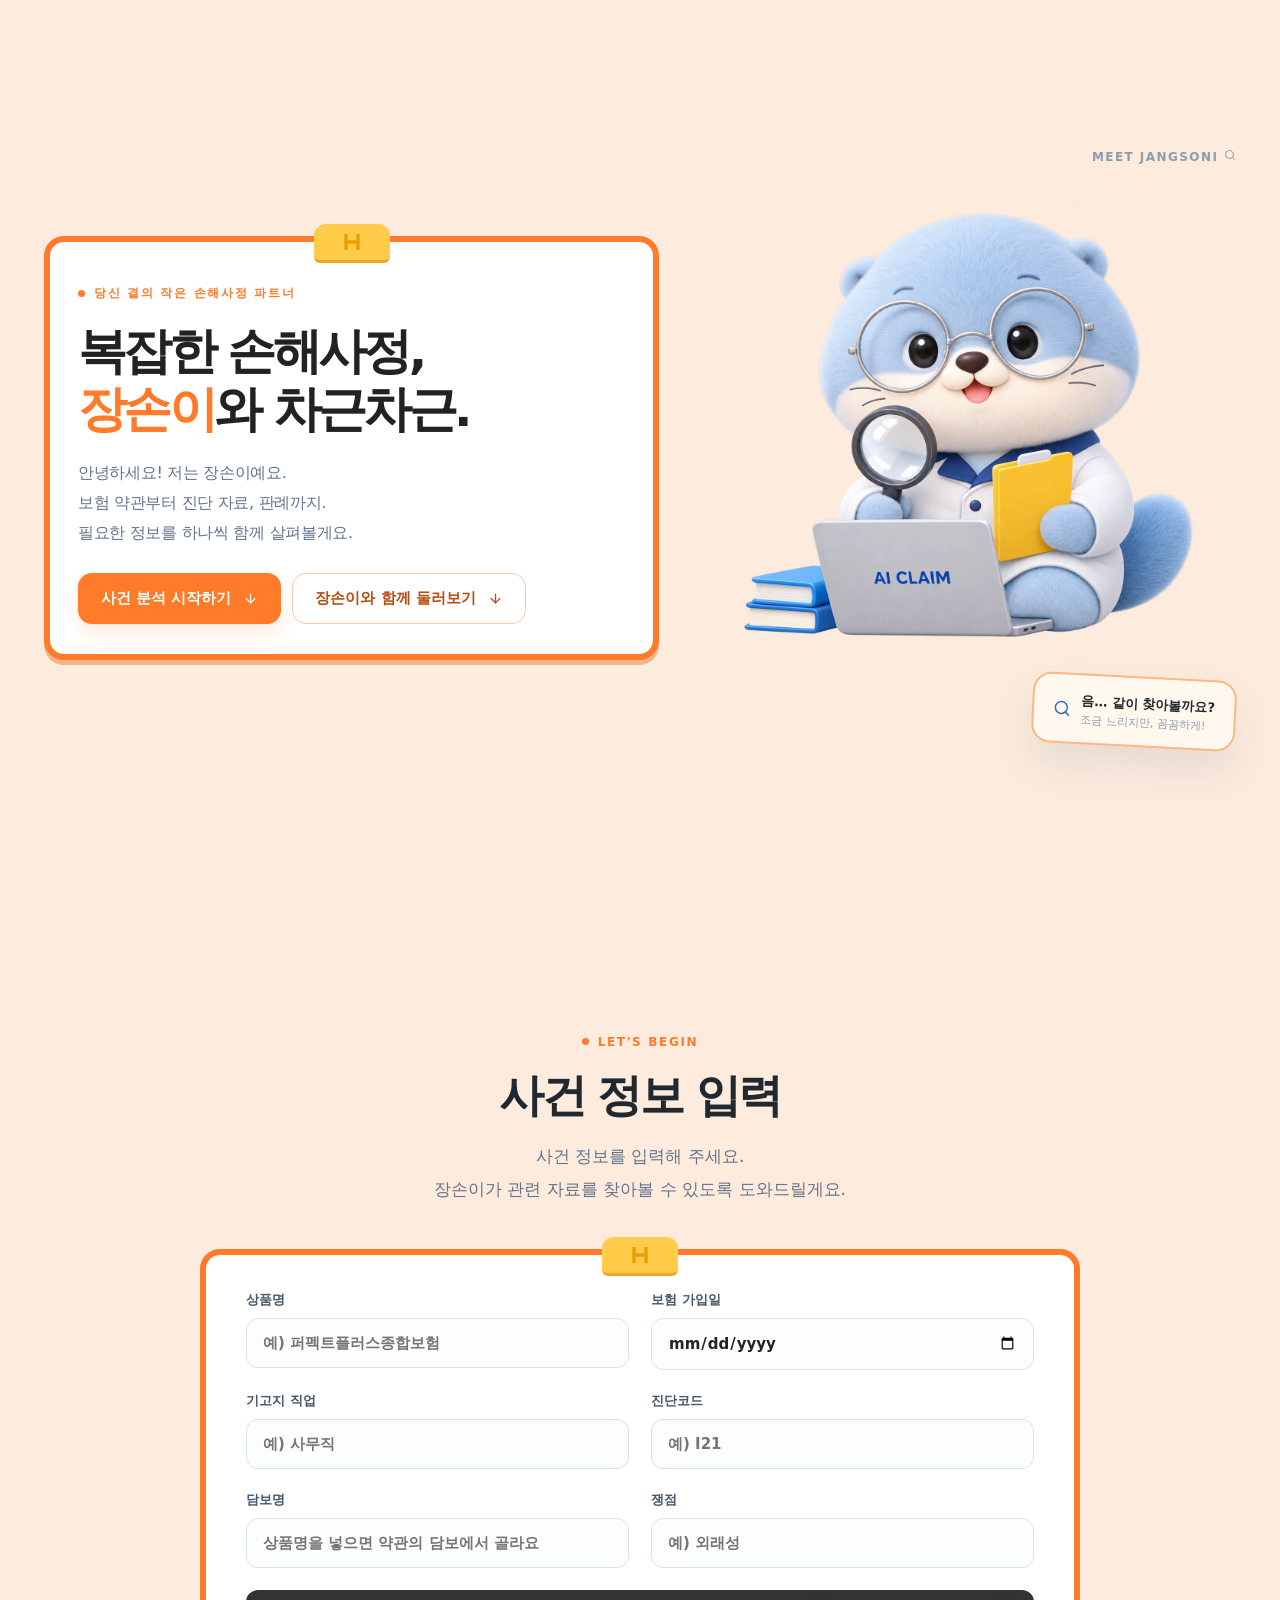
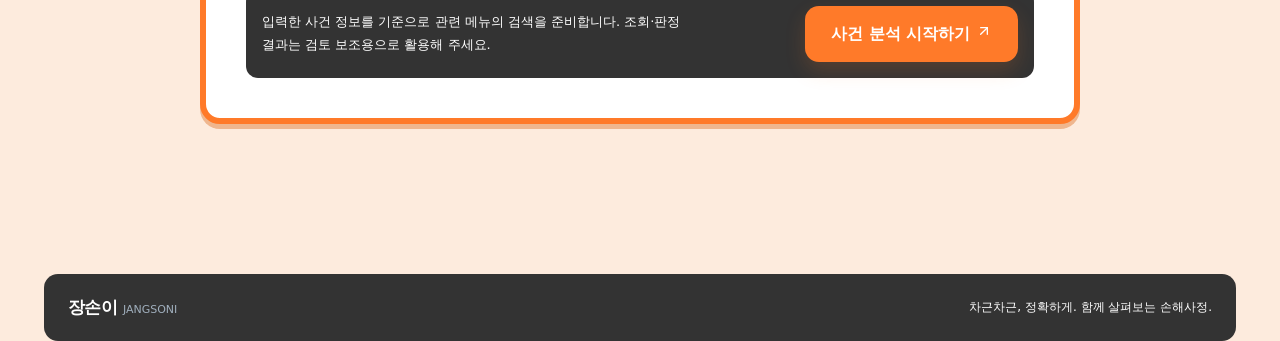
==== index.html @ 3a134280 "Avoid repeating the corner mascot transition while reading tall result sections" ====
<!doctype html>
<!-- Generated by npm run build from src/. -->
<html lang="ko">
<meta charset="utf-8">
<meta name="viewport" content="width=device-width, initial-scale=1">
<title>장손이</title>
<!-- ISC License

Copyright (c) 2026 Lucide Icons and Contributors

Permission to use, copy, modify, and/or distribute this software for any
purpose with or without fee is hereby granted, provided that the above
copyright notice and this permission notice appear in all copies.

THE SOFTWARE IS PROVIDED "AS IS" AND THE AUTHOR DISCLAIMS ALL WARRANTIES
WITH REGARD TO THIS SOFTWARE INCLUDING ALL IMPLIED WARRANTIES OF
MERCHANTABILITY AND FITNESS. IN NO EVENT SHALL THE AUTHOR BE LIABLE FOR
ANY SPECIAL, DIRECT, INDIRECT, OR CONSEQUENTIAL DAMAGES OR ANY DAMAGES
WHATSOEVER RESULTING FROM LOSS OF USE, DATA OR PROFITS, WHETHER IN AN
ACTION OF CONTRACT, NEGLIGENCE OR OTHER TORTIOUS ACTION, ARISING OUT OF
OR IN CONNECTION WITH THE USE OR PERFORMANCE OF THIS SOFTWARE.

---

The following Lucide icons are derived from the Feather project:

airplay, alert-circle, alert-octagon, alert-triangle, aperture, arrow-down-circle, arrow-down-left, arrow-down-right, arrow-down, arrow-left-circle, arrow-left, arrow-right-circle, arrow-right, arrow-up-circle, arrow-up-left, arrow-up-right, arrow-up, at-sign, calendar, cast, check, chevron-down, chevron-left, chevron-right, chevron-up, chevrons-down, chevrons-left, chevrons-right, chevrons-up, circle, clipboard, clock, code, columns, command, compass, corner-down-left, corner-down-right, corner-left-down, corner-left-up, corner-right-down, corner-right-up, corner-up-left, corner-up-right, crosshair, database, divide-circle, divide-square, dollar-sign, download, external-link, feather, frown, hash, headphones, help-circle, info, italic, key, layout, life-buoy, link-2, link, loader, lock, log-in, log-out, maximize, meh, minimize, minimize-2, minus-circle, minus-square, minus, monitor, moon, more-horizontal, more-vertical, move, music, navigation-2, navigation, octagon, pause-circle, percent, plus-circle, plus-square, plus, power, radio, rss, search, server, share, shopping-bag, sidebar, smartphone, smile, square, table-2, tablet, target, terminal, trash-2, trash, triangle, tv, type, upload, x-circle, x-octagon, x-square, x, zoom-in, zoom-out

The MIT License (MIT) (for the icons listed above)

Copyright (c) 2013-present Cole Bemis

Permission is hereby granted, free of charge, to any person obtaining a copy
of this software and associated documentation files (the "Software"), to deal
in the Software without restriction, including without limitation the rights
to use, copy, modify, merge, publish, distribute, sublicense, and/or sell
copies of the Software, and to permit persons to whom the Software is
furnished to do so, subject to the following conditions:

The above copyright notice and this permission notice shall be included in all
copies or substantial portions of the Software.

THE SOFTWARE IS PROVIDED "AS IS", WITHOUT WARRANTY OF ANY KIND, EXPRESS OR
IMPLIED, INCLUDING BUT NOT LIMITED TO THE WARRANTIES OF MERCHANTABILITY,
FITNESS FOR A PARTICULAR PURPOSE AND NONINFRINGEMENT. IN NO EVENT SHALL THE
AUTHORS OR COPYRIGHT HOLDERS BE LIABLE FOR ANY CLAIM, DAMAGES OR OTHER
LIABILITY, WHETHER IN AN ACTION OF CONTRACT, TORT OR OTHERWISE, ARISING FROM,
OUT OF OR IN CONNECTION WITH THE SOFTWARE OR THE USE OR OTHER DEALINGS IN THE
SOFTWARE.
 -->
  <style>

    * { box-sizing: border-box; }
    /* hidden 속성이 #intro의 display:flex보다 우선하도록 */
    [hidden] { display: none !important; }
    html, body {
      height: 100%;
      margin: 0;
    }
    body {
      background: #F7F7F7;
      color: #222222;
      font-family: "Malgun Gothic", "Apple SD Gothic Neo", sans-serif;
      font-size: 15px;
    }

    /* 시작 화면 */
    #intro {
      min-height: 100%;
      display: flex;
      flex-direction: column;
      align-items: center;
      justify-content: center;
      gap: 24px;
      padding: 24px 16px;
    }
    .mascots-img { width: min(340px, 70vw); height: auto; margin-bottom: -12px; filter: drop-shadow(0 10px 18px rgba(0, 0, 0, 0.08)); }
    .mascot-title { display: flex; flex-direction: column; align-items: center; gap: 8px; }
    .mascot-name {
      padding: 4px 16px; border-radius: 999px;
      background: #2F6DB5; color: #fff; font-weight: bold; font-size: 1rem; letter-spacing: 0.05em;
    }
    #intro h1 {
      font-size: clamp(1.6rem, 5vw, 3rem);
      word-break: keep-all;
      color: #222222;
      text-align: center;
      margin: 0;
    }
    .case-form {
      width: 100%; max-width: 680px;
      display: grid; grid-template-columns: repeat(auto-fit, minmax(200px, 1fr)); gap: 10px 14px;
      background: #fff; border: 1px solid #E5E5E5; border-radius: 10px; padding: 16px;
    }
    .case-form label { display: flex; flex-direction: column; gap: 4px; font-size: 0.85rem; font-weight: bold; color: #666666; }
    .case-form input {
      padding: 9px 10px; border: 1px solid #CCCCCC; border-radius: 6px;
      font: inherit; font-size: 0.95rem; font-weight: normal; color: #222222;
    }
    .case-form input:focus { outline: 2px solid #FF7A29; border-color: #FF7A29; }
    .case-form input:disabled { background: #F5F5F5; color: #999999; }
    .case-form input.bad { border-color: #b42318; background: #fdf3f2; }
    /* 처음 화면: 상품 약관 불러오기 상태 · 상품 버전 · 담보 후보 */
    .intro-yak { grid-column: 1 / -1; display: flex; flex-direction: column; gap: 8px; padding: 10px 12px; border-radius: 8px; background: #FAFAFA; font-size: 0.85rem; color: #444444; }
    .intro-yak[hidden] { display: none; }
    .intro-yak .row { display: flex; flex-wrap: wrap; align-items: center; gap: 8px; }
    .intro-yak .bar { flex: 1 1 120px; height: 5px; background: #EEEEEE; border-radius: 3px; overflow: hidden; }
    .intro-yak .bar i { display: block; height: 100%; background: #FF7A29; transition: width 0.2s; }
    .intro-yak .ok { color: #1e7a3c; font-weight: bold; }
    .intro-yak .err { color: #b42318; font-weight: bold; }
    .intro-yak select { flex: 1 1 260px; min-width: 0; padding: 6px 8px; border: 1px solid #CCCCCC; border-radius: 6px; font: inherit; font-size: 0.85rem; background: #fff; }
    .intro-yak .chip { padding: 4px 10px; border: 1px solid #FF7A29; border-radius: 14px; background: #fff; color: #c2410c; font: inherit; font-size: 0.82rem; cursor: pointer; }
    .intro-yak .chip:hover { background: #FFF1E8; }
    /* 메뉴 버튼 아래 자동검색 결과: "항목명 | 값" 줄로 짧게 */
    .auto-result {
      display: grid; grid-template-columns: auto 1fr; gap: 5px 10px; align-items: baseline;
      margin-top: 14px; padding-top: 12px; border-top: 1px solid #F0F0F0;
      font-size: 0.82rem; font-weight: normal; line-height: 1.45; color: #222222; text-align: left;
    }
    .auto-result:empty { display: none; }
    .auto-result .k { color: #888888; font-size: 0.75rem; white-space: nowrap; }
    .auto-result .v { min-width: 0; overflow: hidden; display: -webkit-box; -webkit-line-clamp: 1; -webkit-box-orient: vertical; word-break: keep-all; }
    .auto-result .v.long { -webkit-line-clamp: 2; }
    .auto-result .v b { color: #FF7A29; }
    /* 메뉴 위 입력한 사건 정보: 항목별 칩 */
    .case-summary { display: flex; flex-wrap: wrap; gap: 6px; margin-bottom: 16px; }
    .case-summary:empty { display: none; }
    .case-summary span { padding: 5px 10px; border: 1px solid #E5E5E5; border-radius: 16px; background: #fff; font-size: 0.85rem; color: #222222; }
    .case-summary span i { font-style: normal; color: #888888; margin-right: 5px; font-size: 0.78rem; }
    #start {
      padding: 14px 40px;
      border: none;
      border-radius: 8px;
      background: #FF7A29;
      color: #fff;
      font: inherit;
      font-size: 1.2rem;
      font-weight: bold;
      cursor: pointer;
    }
    #start:hover { background: #E8651A; }

    /* 판례 화면 */
    #law { padding: 24px 16px; }
    .wrap { max-width: 960px; margin: 0 auto; }
    .law-header { display: flex; flex-wrap: wrap; align-items: center; justify-content: space-between; gap: 8px; margin-bottom: 16px; }
    #law h1 { font-size: 1.5rem; margin: 0; }
    #home {
      padding: 8px 14px;
      border: 1px solid #CCCCCC;
      border-radius: 6px;
      background: #fff;
      font: inherit;
      cursor: pointer;
    }
    #home:hover { background: #F2F2F2; }

    /* 메뉴 화면 */
    #menu, #soon, #koicd, #pubmed, #yakgwan, #cardnews, #fss { padding: 24px 16px; }

    /* ===== 카드뉴스 양식 (현대해상 카드뉴스 스타일) ===== */
    .cn-list { display: grid; grid-template-columns: repeat(auto-fill, minmax(320px, 1fr)); gap: 20px; }
    .cn-card {
      container-type: inline-size;
      position: relative;
      aspect-ratio: 1 / 1;
      background: #FDEBDD;            /* 연한 살구색 바탕 */
      border-radius: 6px;
      overflow: hidden;
      box-shadow: 0 2px 8px rgba(0,0,0,0.08);
      font-family: "Malgun Gothic", "Apple SD Gothic Neo", sans-serif;
    }
    .cn-top {
      position: absolute; top: 3.5cqw; left: 5cqw; right: 5cqw;
      display: flex; justify-content: space-between; align-items: center;
    }
    .cn-logo { display: flex; align-items: center; gap: 1.2cqw; font-weight: bold; font-size: 3.6cqw; color: #222222; }
    .cn-logo .h-mark {
      display: inline-flex; align-items: center; justify-content: center;
      width: 4.4cqw; height: 4.4cqw; border-radius: 0.8cqw;
      background: #FF7A29; color: #fff; font-size: 3.4cqw; font-weight: 900;
    }
    /* 우측 상단: 상품명·계약번호·사고번호 입력란 */
    .cn-meta { display: flex; flex-direction: column; align-items: flex-end; gap: 0.4cqw; font-size: 2.3cqw; line-height: 1.3; }
    .cn-meta > div { display: flex; align-items: center; gap: 1cqw; }
    .cn-meta-label { color: #888888; }
    .cn-meta-value {
      min-width: 16cqw; max-width: 34cqw;
      padding: 0 0.8cqw;
      border-bottom: 0.2cqw solid #e2c3aa;
      color: #222222; font-weight: bold;
      white-space: nowrap; overflow: hidden;
    }
    .cn-meta-value:empty::before { content: attr(data-placeholder); color: #c9b2a0; font-weight: normal; }
    /* 이미지로 저장할 때는 '입력' 안내 글자를 숨김 */
    .cn-capturing .cn-meta-value:empty::before { content: ""; }
    /* 주황 테두리 클립보드 */
    .cn-board {
      position: absolute; top: 15cqw; left: 5cqw; right: 5cqw; bottom: 11cqw;
      background: #FF7A29;
      border-radius: 3cqw;
      padding: 2.2cqw;
    }
    .cn-paper {
      width: 100%; height: 100%;
      background: linear-gradient(#ffffff, #FAFAFA);
      border-radius: 2cqw;
      padding: 8cqw 6cqw 3cqw;
      display: flex; flex-direction: column; align-items: center;
      overflow: hidden;
    }
    /* 노란 클립 */
    .cn-clip {
      position: absolute; top: -5cqw; left: 50%; transform: translateX(-50%);
      width: 26cqw; height: 10cqw;
      background: #FFC94D;
      border-radius: 3cqw 3cqw 2cqw 2cqw;
      display: flex; align-items: center; justify-content: center;
      color: #F7A400; font-size: 6cqw; font-weight: 900;
      box-shadow: 0 0.6cqw 0 #F5B230;
    }
    .cn-hook {
      font-size: 6.4cqw; font-weight: 900; color: #FF7A29; text-align: center; line-height: 1.3;
    }
    .cn-hook em {
      font-style: normal;
      -webkit-text-emphasis: filled dot #F7A400;
      text-emphasis: filled dot #F7A400;
      -webkit-text-emphasis-position: over;
      text-emphasis-position: over;
    }
    .cn-hook .sub { color: #333333; }
    .cn-title {
      margin-top: 1cqw;
      font-size: 6.6cqw; font-weight: 900; color: #333333; text-align: center; line-height: 1.25;
    }
    .cn-items { width: 100%; margin-top: 3cqw; display: flex; flex-direction: column; }
    .cn-item {
      display: flex; align-items: flex-start; gap: 3cqw;
      padding: 1.8cqw 0;
    }
    .cn-item + .cn-item { border-top: 0.25cqw solid #EEEEEE; }
    .cn-check {
      flex: none;
      width: 6.5cqw; height: 6.5cqw; border-radius: 50%;
      background: #FF8A45; color: #fff;
      display: flex; align-items: center; justify-content: center;
      font-size: 3.8cqw; font-weight: 900;
      box-shadow: 0 0.5cqw 0 #E8651A;
    }
    /* 항목: 작은 회색 이름표 + 크고 진한 값 (값이 먼저 눈에 들어오게) */
    .cn-item-text { line-height: 1.3; min-width: 0; }
    .cn-item-text b { display: block; font-size: 2.9cqw; font-weight: bold; color: #888888; letter-spacing: 0.1cqw; }
    .cn-item-text span { display: block; margin-top: 0.4cqw; font-size: 4.6cqw; font-weight: 900; color: #333333; word-break: keep-all; }
    /* 아래 남색 띠 */
    .cn-bottom {
      position: absolute; left: 0; right: 0; bottom: 0; height: 9cqw;
      background: #333333; color: #fff;
      display: flex; align-items: center; justify-content: center; gap: 2cqw;
      font-size: 3.8cqw; font-weight: bold;
    }
    /* 저장·내려받기 버튼 */
    .cn-subs { margin: -8px 0 14px; }

    /* ===== 사건 타임라인 ===== */
    #timeline { padding: 24px 16px; }
    .tl-grid { display: grid; grid-template-columns: repeat(auto-fit, minmax(260px, 1fr)); gap: 12px; margin-bottom: 12px; }
    .tl-box { background: #fff; border: 1px solid #E5E5E5; border-radius: 10px; padding: 12px 14px; margin: 0; display: flex; flex-direction: column; gap: 8px; min-width: 0; }
    .tl-box legend { font-weight: bold; color: #FF7A29; padding: 0 4px; }
    .tl-box label { display: flex; flex-direction: column; gap: 3px; font-size: 0.85rem; color: #666666; font-weight: bold; }
    .tl-box label.inline { flex-direction: row; align-items: center; gap: 6px; font-weight: normal; color: #222222; }
    .tl-box input[type=text], .tl-box input[type=date], .tl-box input[type=number], .tl-box select {
      padding: 7px 9px; border: 1px solid #CCCCCC; border-radius: 6px; font: inherit; font-size: 0.9rem; font-weight: normal; color: #222222; background: #fff; min-width: 0;
    }
    .tl-history { margin-bottom: 12px; }
    .tl-hint { font-size: 0.8rem; color: #666666; line-height: 1.5; }
    .tl-row { display: grid; grid-template-columns: 140px 1fr 230px auto auto auto; gap: 6px; align-items: center; }
    .tl-row label.inline { font-size: 0.8rem; white-space: nowrap; }
    @media (max-width: 760px) { .tl-row { grid-template-columns: 1fr 1fr; } }
    .tl-del { border: none; background: none; color: #b42318; cursor: pointer; font: inherit; }
    .tl-result h2 { font-size: 1.1rem; margin: 18px 0 10px; }
    .tl-finding { background: #fff; border: 1px solid #E5E5E5; border-left: 5px solid #888888; border-radius: 8px; padding: 10px 14px; margin-bottom: 8px; line-height: 1.55; }
    .tl-finding.bad { border-left-color: #b42318; }
    .tl-finding.warn { border-left-color: #FF7A29; }
    .tl-finding.ok { border-left-color: #1e7a3c; }
    .tl-finding h3 { margin: 0 0 4px; font-size: 1rem; }
    .tl-finding ul { margin: 4px 0 0; padding-left: 20px; font-size: 0.9rem; }
    .tl-checklist { display: grid; grid-template-columns: repeat(auto-fit, minmax(280px, 1fr)); gap: 10px; }
    .tl-check-group { background: #fff; border: 1px solid #E5E5E5; border-radius: 8px; padding: 10px 14px; }
    .tl-check-group h3 { margin: 0 0 6px; font-size: 0.95rem; color: #FF7A29; }
    .tl-check-group label { display: flex; gap: 6px; align-items: flex-start; font-size: 0.9rem; margin-bottom: 4px; line-height: 1.4; }
    .cn-card.dense .cn-item { padding: 1.3cqw 0; }
    .cn-card.dense .cn-item-text span { font-size: 4cqw; }
    .cn-toolbar { display: flex; flex-wrap: wrap; align-items: center; gap: 8px; margin-bottom: 16px; }
    .cn-btn {
      padding: 9px 14px;
      border: 1px solid #CCCCCC;
      border-radius: 6px;
      background: #fff;
      font: inherit;
      cursor: pointer;
    }
    .cn-btn:hover { background: #F2F2F2; }
    .cn-btn.primary { background: #FF7A29; border-color: #FF7A29; color: #fff; font-weight: bold; }
    .cn-btn.primary:hover { background: #E8651A; }
    .cn-btn:disabled { opacity: 0.6; cursor: wait; }
    .cn-status { color: #666666; font-size: 0.9rem; }
    .cn-wrap { display: flex; flex-direction: column; gap: 8px; }
    .cn-foot { display: flex; flex-wrap: wrap; align-items: flex-start; justify-content: space-between; gap: 8px; }
    .cn-link { flex: 1 1 200px; display: flex; flex-direction: column; gap: 4px; min-width: 0; }
    .cn-link a { color: #333333; font-weight: bold; text-decoration: underline; word-break: keep-all; }
    .cn-link-url {
      width: 100%;
      padding: 4px 8px;
      border: 1px solid #E5E5E5;
      border-radius: 4px;
      font: inherit;
      font-size: 0.8rem;
      color: #666666;
      background: #fff;
    }

    /* 편집 가능한 글자 */
    .cn-card [contenteditable="true"] { outline: none; border-radius: 4px; cursor: text; }
    .cn-card [contenteditable="true"]:hover { box-shadow: 0 0 0 2px rgba(255,122,41,0.35); }
    .cn-card [contenteditable="true"]:focus { box-shadow: 0 0 0 2px #FF7A29; background: rgba(255,255,255,0.6); }
    /* 약관: 지급사유(초록)·지급 제한사유(빨강) */
    .yak-panel { display: grid; grid-template-columns: repeat(auto-fit, minmax(300px, 1fr)); gap: 14px; margin-bottom: 10px; }
    .yak-box { background: #fff; border: 1px solid #E5E5E5; border-radius: 10px; padding: 14px 16px; line-height: 1.6; }
    .yak-box h3 { margin: 0 0 8px; font-size: 1.05rem; }
    .yak-box.pay { border-top: 4px solid #1e7a3c; }
    .yak-box.pay h3 { color: #1e7a3c; }
    .yak-box.limit { border-top: 4px solid #b42318; }
    .yak-box.limit h3 { color: #b42318; }
    .yak-box ul { margin: 0; padding-left: 20px; }
    .yak-box li { margin-bottom: 6px; }
    .yak-box .art { color: #888888; font-size: 0.85em; }
    .yak-box .sub { margin: 10px 0 4px; font-weight: bold; font-size: 0.9rem; color: #666666; }
    .yak-box .notice { background: #fff8e6; border-radius: 6px; padding: 8px 10px; font-size: 0.9rem; }
    /* 약관: 현대해상 공시실 상품 약관에서 따온 조항 */
    .yak-form { display: grid; grid-template-columns: 2fr 1fr 1.5fr auto; gap: 8px 10px; align-items: end; background: #fff; border: 1px solid #E5E5E5; border-radius: 10px; padding: 12px 14px; margin-bottom: 14px; }
    .yak-form label { display: flex; flex-direction: column; gap: 4px; font-size: 0.8rem; font-weight: bold; color: #666666; }
    .yak-form input { padding: 9px 10px; border: 1px solid #CCCCCC; border-radius: 6px; font: inherit; font-size: 0.95rem; font-weight: normal; color: #222222; min-width: 0; }
    .yak-form button { padding: 10px 18px; border: 1px solid #FF7A29; border-radius: 6px; background: #FF7A29; color: #fff; font: inherit; font-weight: bold; cursor: pointer; }
    .yak-status { display: flex; align-items: center; gap: 10px; padding: 14px 16px; background: #fff; border: 1px solid #E5E5E5; border-radius: 10px; margin-bottom: 14px; color: #444444; }
    .yak-status .bar { flex: 1; height: 6px; background: #F0F0F0; border-radius: 3px; overflow: hidden; }
    .yak-status .bar i { display: block; height: 100%; background: #FF7A29; transition: width 0.2s; }
    .yak-status.err { border-color: #f3c4bf; background: #fdf3f2; color: #b42318; }
    .yak-pick { background: #fff; border: 1px solid #E5E5E5; border-radius: 10px; padding: 12px 16px; margin-bottom: 14px; display: grid; grid-template-columns: 70px 1fr; gap: 8px 12px; align-items: center; }
    .yak-pick .k { font-size: 0.8rem; font-weight: bold; color: #888888; }
    .yak-pick select { width: 100%; padding: 8px 10px; border: 1px solid #CCCCCC; border-radius: 6px; font: inherit; font-size: 0.9rem; background: #fff; }
    .yak-pick .links { grid-column: 2; display: flex; flex-wrap: wrap; gap: 12px; font-size: 0.82rem; }
    .yak-pick .links a { color: #FF7A29; text-decoration: none; }
    .yak-kcd { display: inline-block; margin-left: 6px; padding: 1px 8px; border-radius: 10px; background: #EAF2FB; color: #2F6DB5; font-size: 0.75rem; font-weight: bold; }
    .yak-art { margin: 0 0 12px; }
    .yak-art .at { font-weight: bold; color: #222222; margin-bottom: 4px; }
    .yak-art .at .ref { font-weight: normal; color: #888888; font-size: 0.8rem; margin-left: 6px; }
    .yak-art .tx { white-space: pre-line; font-size: 0.92rem; color: #333333; line-height: 1.7; }
    .yak-art.from { margin-left: 12px; padding-left: 10px; border-left: 3px solid #F0F0F0; }
    .yak-box.crit { border-top: 4px solid #2F6DB5; }
    .yak-box.crit h3 { color: #2F6DB5; }
    .yak-box h3 .pg { font-size: 0.78rem; font-weight: normal; color: #888888; margin-left: 6px; }
    .yak-other { margin-top: 4px; }
    .yak-other summary { cursor: pointer; color: #666666; font-size: 0.88rem; padding: 6px 0; }
    .yak-std { margin-top: 18px; }
    .yak-std > summary { cursor: pointer; font-weight: bold; color: #666666; padding: 8px 0; }
    @media (max-width: 700px) {
      .yak-form { grid-template-columns: 1fr 1fr; }
      .yak-form label:first-child, .yak-form button { grid-column: 1 / -1; }
      .yak-pick { grid-template-columns: 1fr; }
      .yak-pick .links { grid-column: 1; }
    }
    /* 분쟁조정: 게시판별 건수 요약 + 탭 + 카드 */
    .fss-terms { display: flex; flex-wrap: wrap; align-items: center; gap: 6px; margin-bottom: 12px; font-size: 0.85rem; color: #666666; }
    .fss-terms .t { padding: 3px 10px; border-radius: 14px; background: #FFF1E8; color: #c2410c; font-weight: bold; }
    .fss-overview { display: grid; grid-template-columns: repeat(5, minmax(0, 1fr)); gap: 8px; margin-bottom: 14px; }
    .fss-overview button { padding: 12px 8px; border: 1px solid #E5E5E5; border-radius: 10px; background: #fff; font: inherit; cursor: pointer; text-align: center; }
    .fss-overview button .n { display: block; font-size: 1.5rem; font-weight: bold; color: #222222; line-height: 1.2; }
    .fss-overview button .l { font-size: 0.78rem; color: #666666; }
    .fss-overview button.on { border-color: #FF7A29; box-shadow: inset 0 0 0 1px #FF7A29; }
    .fss-overview button.on .n { color: #FF7A29; }
    .fss-overview button.zero .n { color: #CCCCCC; }
    .fss-item { background: #fff; border: 1px solid #E5E5E5; border-radius: 10px; padding: 14px 16px; margin-bottom: 10px; line-height: 1.6; }
    .fss-item .head { display: flex; flex-wrap: wrap; align-items: center; gap: 6px 8px; margin-bottom: 6px; font-size: 0.8rem; color: #888888; }
    .fss-item .tag { padding: 2px 8px; border-radius: 6px; background: #F0F0F0; color: #444444; font-weight: bold; }
    .fss-item .badge { padding: 2px 8px; border-radius: 10px; font-weight: bold; }
    .fss-item .badge.ok { background: #e8f5ec; color: #1e7a3c; }
    .fss-item .badge.no { background: #fdecea; color: #b42318; }
    .fss-item .why { margin-left: auto; padding: 2px 8px; border-radius: 10px; background: #FFF1E8; color: #c2410c; }
    .fss-item .title { font-weight: bold; color: #222222; margin-bottom: 4px; }
    .fss-item .line { display: grid; grid-template-columns: 34px 1fr; gap: 8px; margin: 2px 0; font-size: 0.92rem; color: #333333; }
    .fss-item .line b { color: #888888; font-size: 0.8rem; font-weight: bold; padding-top: 2px; }
    .fss-item .line span { overflow: hidden; display: -webkit-box; -webkit-line-clamp: 3; -webkit-box-orient: vertical; }
    .fss-item .foot { display: flex; flex-wrap: wrap; gap: 12px; margin-top: 8px; font-size: 0.82rem; }
    .fss-item .foot a { color: #FF7A29; text-decoration: none; }
    .fss-item details { margin-top: 6px; font-size: 0.88rem; color: #444444; }
    .fss-item details summary { cursor: pointer; color: #666666; font-size: 0.82rem; }
    .fss-item details .full { white-space: pre-line; margin-top: 6px; padding: 10px 12px; background: #FAFAFA; border-radius: 8px; max-height: 360px; overflow: auto; }
    .fss-more { display: flex; flex-wrap: wrap; justify-content: space-between; align-items: center; gap: 8px; margin: 4px 0 10px; font-size: 0.85rem; color: #666666; }
    .fss-more a, .fss-more button { padding: 6px 12px; border: 1px solid #CCCCCC; border-radius: 6px; background: #fff; color: #333333; font: inherit; font-size: 0.82rem; text-decoration: none; cursor: pointer; }
    @media (max-width: 600px) {
      .fss-overview { grid-template-columns: repeat(3, minmax(0, 1fr)); }
      .fss-item .why { margin-left: 0; }
    }
    /* 판례 탭: 법제처 실시간 검색 */
    .live-law { margin-top: 28px; }
    .live-law h2 { font-size: 1.15rem; margin: 0 0 10px; }
    .live-time { font-size: 0.8rem; font-weight: normal; color: #666666; margin-left: 6px; }
    #live-law-query { flex: 1 1 260px; padding: 10px 12px; border: 1px solid #CCCCCC; border-radius: 6px; font: inherit; }
    #live-law-frame {
      width: 100%;
      height: 75vh;
      border: 1px solid #E5E5E5;
      border-radius: 10px;
      background: #fff;
    }
    #pubmed-query {
      flex: 1 1 260px;
      padding: 10px 12px;
      border: 1px solid #CCCCCC;
      border-radius: 6px;
      font: inherit;
    }
    a.back { color: #222222; text-decoration: none; display: inline-flex; align-items: center; }
    .wrap.wide { max-width: 1200px; }
    .codes { display: flex; flex-direction: column; gap: 8px; margin-bottom: 14px; }
    .code-group { display: flex; flex-wrap: wrap; align-items: center; gap: 6px; }
    .code-label { width: 90px; font-weight: bold; color: #666666; }
    .code {
      padding: 6px 12px;
      border: 1px solid #CCCCCC;
      border-radius: 16px;
      background: #fff;
      font: inherit;
      font-size: 0.9rem;
      cursor: pointer;
    }
    .code:hover { border-color: #FF7A29; color: #FF7A29; }
    .code.active { background: #FF7A29; border-color: #FF7A29; color: #fff; }
    /* KOICD 탭: 진단코드 검색 결과 (KCD 9차 분류표 + 코딩지침서) */
    .koicd-search { display: flex; gap: 8px; margin-bottom: 14px; }
    .koicd-search input { flex: 1; min-width: 0; padding: 10px 12px; border: 1px solid #CCCCCC; border-radius: 6px; font: inherit; }
    .koicd-search button { padding: 10px 18px; border: 1px solid #FF7A29; border-radius: 6px; background: #FF7A29; color: #fff; font: inherit; cursor: pointer; }
    .kcd-box {
      background: #fff; border: 1px solid #E5E5E5; border-radius: 10px;
      padding: 16px 18px; margin-bottom: 14px; line-height: 1.6;
    }
    .kcd-box h3 { margin: 0 0 10px; font-size: 1.05rem; color: #333333; }
    .kcd-path { font-size: 0.85rem; color: #666666; }
    .kcd-en { color: #888888; font-size: 0.88rem; font-weight: normal; }
    .kcd-src { margin: 12px 0 0; font-size: 0.8rem; color: #888888; }
    .kcd-box .none, .kcd-panel .none { color: #888888; margin: 8px 0; }
    .kcd-sub { font-size: 0.85rem; font-weight: bold; color: #666666; margin: 18px 0 8px; }
    /* 코드 요약 카드 */
    .kcd-head { display: flex; gap: 14px; align-items: flex-start; border-left: 4px solid #FF7A29; }
    .kcd-badge { flex: none; padding: 6px 12px; border-radius: 8px; background: #FF7A29; color: #fff; font-weight: bold; font-size: 1.15rem; letter-spacing: 0.02em; }
    .kcd-head .name { font-size: 1.15rem; font-weight: bold; color: #222222; }
    .kcd-head .kcd-en { margin: 2px 0 6px; }
    .kcd-head a { font-size: 0.85rem; color: #FF7A29; }
    /* 진단코드 · 코딩지침 · 코딩사례 탭 */
    .kcd-tabs { position: sticky; top: 0; z-index: 2; display: flex; gap: 4px; background: #F7F7F7; padding: 6px 0; margin-bottom: 10px; border-bottom: 2px solid #E5E5E5; }
    .kcd-tabs button { flex: 1; padding: 10px 8px; border: 0; border-radius: 8px 8px 0 0; background: transparent; font: inherit; font-weight: bold; color: #666666; cursor: pointer; }
    .kcd-tabs button .n { display: inline-block; min-width: 22px; margin-left: 4px; padding: 0 6px; border-radius: 10px; background: #E5E5E5; color: #666666; font-size: 0.8rem; }
    .kcd-tabs button.on { color: #FF7A29; box-shadow: inset 0 -3px 0 #FF7A29; }
    .kcd-tabs button.on .n { background: #FF7A29; color: #fff; }
    .kcd-panel[hidden] { display: none; }
    .kcd-tools { display: flex; justify-content: space-between; align-items: center; gap: 8px; margin-bottom: 8px; font-size: 0.85rem; color: #666666; }
    .kcd-tools button { padding: 4px 10px; border: 1px solid #CCCCCC; border-radius: 6px; background: #fff; font: inherit; font-size: 0.8rem; cursor: pointer; }
    /* 관련 진단코드 표 */
    .kcd-table { width: 100%; border-collapse: collapse; font-size: 0.92rem; }
    .kcd-table td { border-top: 1px solid #F0F0F0; padding: 7px 8px; vertical-align: top; }
    .kcd-table td.c { white-space: nowrap; width: 1%; font-weight: bold; }
    .kcd-table tr.lv3 td { background: #FAFAFA; }
    .kcd-table tr.hit td { background: #FFF1E8; }
    .kcd-table tr.hit td.c a { color: #c2410c; }
    .kcd-table .kcd-en { display: block; }
    .kcd-table a, .kcd-chip { color: #FF7A29; cursor: pointer; text-decoration: none; }
    .kcd-chips { display: flex; flex-wrap: wrap; gap: 6px; }
    .kcd-chip { padding: 3px 10px; border: 1px solid #DDDDDD; border-radius: 14px; font-size: 0.82rem; background: #fff; }
    .kcd-chip.on { background: #FF7A29; border-color: #FF7A29; color: #fff; }
    .kcd-chip.plain { color: #444444; cursor: default; background: #F5F5F5; border-color: #F5F5F5; }
    /* 코딩지침 · 코딩사례 카드 */
    .kcd-card { border: 1px solid #E5E5E5; border-radius: 10px; margin-bottom: 10px; background: #fff; }
    .kcd-card > summary { list-style: none; cursor: pointer; padding: 12px 14px; display: flex; flex-wrap: wrap; gap: 6px 10px; align-items: center; }
    .kcd-card > summary::-webkit-details-marker { display: none; }
    .kcd-card > summary::before { content: "▸"; color: #AAAAAA; }
    .kcd-card[open] > summary::before { content: "▾"; color: #FF7A29; }
    .kcd-card[open] > summary { border-bottom: 1px solid #F0F0F0; }
    .kcd-card .num { padding: 2px 8px; border-radius: 6px; background: #F0F0F0; color: #444444; font-size: 0.8rem; font-weight: bold; }
    .kcd-card .title { font-weight: bold; color: #222222; }
    .kcd-card .why { margin-left: auto; padding: 2px 8px; border-radius: 10px; background: #E8F5EC; color: #1e7a3c; font-size: 0.75rem; }
    .kcd-card .codes-row { flex-basis: 100%; padding-left: 18px; }
    .kcd-card .body { padding: 14px 16px; overflow-x: auto; font-size: 0.93rem; line-height: 1.7; }
    .kcd-card .body p { margin: 0 0 8px; }
    .kcd-card .body table { border-collapse: collapse; max-width: 100%; }
    .kcd-card .body td, .kcd-card .body th { border: 1px solid #DDDDDD; padding: 6px 10px; vertical-align: top; }
    .kcd-card .body img { max-width: 100%; }
    .kcd-card .body table.case { width: 100%; }
    .kcd-card .body table.case > tbody > tr > td { border: 0; border-bottom: 1px solid #F0F0F0; padding: 10px 12px; }
    .kcd-card .body table.case > tbody > tr > td.h { width: 120px; background: #FAFAFA; color: #555555; font-weight: bold; font-size: 0.85rem; white-space: nowrap; }
    .kcd-card .body table.case table { margin: 6px 0; }
    .kcd-card .body table.case table th { background: #F5F5F5; }
    @media (max-width: 600px) {
      .kcd-head { flex-direction: column; gap: 8px; }
      .kcd-card .body table.case > tbody > tr > td.h { width: auto; white-space: normal; }
      .kcd-card .why { margin-left: 0; }
    }
    .back {
      padding: 8px 14px;
      border: 1px solid #CCCCCC;
      border-radius: 6px;
      background: #fff;
      font: inherit;
      cursor: pointer;
    }
    .back:hover { background: #F2F2F2; }
    .menu-grid { display: grid; grid-template-columns: repeat(auto-fill, minmax(240px, 1fr)); gap: 14px; }
    .menu-item {
      display: flex; flex-direction: column; justify-content: flex-start;
      min-height: 120px;
      padding: 18px 18px 16px;
      border: 1px solid #E5E5E5;
      border-radius: 12px;
      background: #fff;
      font: inherit;
      font-size: 1.08rem;
      font-weight: bold;
      color: #222222;
      cursor: pointer;
      text-align: left;
    }
    .menu-item:hover { border-color: #FF7A29; }
    .menu-item:focus-visible { outline: 2px solid #b94d11; outline-offset: 2px; }
    .menu-item:active { background: #fff6ee; }
    .menu-item small { display: block; margin-top: 4px; font-size: 0.8rem; font-weight: normal; color: #888888; }
    /* 현대해상 로고 주황색 */

    .tabs { display: flex; flex-wrap: wrap; gap: 4px; border-bottom: 2px solid #DDDDDD; margin-bottom: 20px; }
    .tab {
      padding: 10px 18px;
      border: none;
      background: none;
      font: inherit;
      font-weight: bold;
      color: #666666;
      cursor: pointer;
      border-bottom: 3px solid transparent;
      margin-bottom: -2px;
    }
    .tab.active { color: #FF7A29; border-bottom-color: #FF7A29; }

    .note {
      background: #fff;
      border-left: 4px solid #FF7A29;
      padding: 10px 14px;
      margin-bottom: 16px;
      line-height: 1.6;
    }

    .controls { display: flex; flex-wrap: wrap; gap: 8px; margin-bottom: 12px; }
    #search {
      flex: 1 1 260px;
      padding: 10px 12px;
      border: 1px solid #CCCCCC;
      border-radius: 6px;
      font: inherit;
    }
    .filters { display: flex; flex-wrap: wrap; gap: 6px; }
    .filter {
      padding: 8px 14px;
      border: 1px solid #CCCCCC;
      border-radius: 20px;
      background: #fff;
      font: inherit;
      cursor: pointer;
    }
    .filter.active { background: #FF7A29; border-color: #FF7A29; color: #fff; }

    #count { color: #666666; margin-bottom: 12px; }

    .cards { display: grid; grid-template-columns: repeat(auto-fill, minmax(280px, 1fr)); gap: 14px; }
    .card {
      background: #fff;
      border: 1px solid #E5E5E5;
      border-radius: 10px;
      padding: 16px;
      display: flex;
      flex-direction: column;
      gap: 10px;
    }
    .card h2 { font-size: 1.05rem; margin: 0; line-height: 1.4; }
    .type {
      align-self: flex-start;
      padding: 3px 10px;
      border-radius: 12px;
      font-size: 0.85rem;
      font-weight: bold;
    }
    .type-급격성 { background: #fff1e0; color: #a65a00; }
    .type-우연성 { background: #f3e8ff; color: #6b21a8; }
    .type-외래성 { background: #FFF1E8; color: #FF7A29; }
    .type-쟁점 { background: #e8f5ec; color: #1e7a3c; }
    .summary { margin: 0; line-height: 1.6; }
    .meta { margin-top: auto; font-size: 0.9rem; color: #666666; border-top: 1px solid #F2F2F2; padding-top: 8px; }
    .empty { background: #fff; border: 1px dashed #CCCCCC; border-radius: 10px; padding: 24px; text-align: center; color: #666666; }

</style>
<style id="landing-styles">

/* JANGSONI 2.0 LANDING LAYER — scoped to #intro wherever possible */
:root { --js-blue:#2F6DB5; --js-ink:#202830; --js-muted:#64748B; --js-ice:#E8F5FC; --js-orange:#FF7A29; --js-line:#E8EBEF; --js-motion-ease:cubic-bezier(.333,0,.667,1); }
.app-icon { display:inline-block; width:1em; height:1em; vertical-align:-.15em; flex:none; pointer-events:none; }
[data-icon] { display:inline-flex; align-items:center; justify-content:center; }
.cn-link [data-icon],#intro-yak .ok [data-icon] { margin-right:.3em; }
body { background:#FBFCFE; color:var(--js-ink); font-family:Pretendard, "Apple SD Gothic Neo", "Malgun Gothic", system-ui, sans-serif; }
#intro { display:block; min-height:100vh; padding:0; background:#fff; color:var(--js-ink); font-size:16px; overflow:clip; }
#intro * { box-sizing:border-box; }
#intro h1,#intro h2,#intro h3,#intro p { margin:0; }
#intro button,#intro input { font:inherit; }
#intro button { cursor:pointer; }
#intro button:focus-visible, #intro input:focus-visible, #intro a:focus-visible { outline:3px solid #ffb36e; outline-offset:4px; }
#intro .landing-container { width:min(1200px, calc(100% - 88px)); margin-inline:auto; }
#menu .menu-navigation { display:flex; flex-wrap:wrap; gap:8px; }
#intro .landing-primary, #intro .landing-secondary { display:inline-flex; align-items:center; justify-content:center; gap:12px; border-radius:14px; padding:15px 22px; font-weight:800; font-size:15px; white-space:nowrap; border:1px solid transparent; transition:transform .2s ease, background-color .2s ease,box-shadow .2s ease; }
#intro .landing-primary { background:var(--js-orange); color:#fff; box-shadow:0 10px 20px rgba(255,122,41,.15); }
#intro .landing-primary:hover { background:#ea6720; transform:translateY(-2px); }
#intro .landing-secondary { background:#fff; border-color:#f4c8ab; color:#b94d11; }
#intro .landing-secondary:hover { background:#fff5ec; transform:translateY(-2px); }
#intro .section-eyebrow { display:inline-flex; align-items:center; gap:9px; text-transform:uppercase; letter-spacing:.14em; color:var(--js-orange); font-size:12px; font-weight:900; }
#intro .section-eyebrow:before { content:""; display:inline-block; width:7px; height:7px; border-radius:99px; background:var(--js-orange); }
#intro .section-heading { font-size:clamp(33px, 3.5vw, 48px); line-height:1.21; letter-spacing:-.055em; font-weight:850; word-break:keep-all; }
#intro .section-desc { color:var(--js-muted); font-size:17px; line-height:1.9; word-break:keep-all; }
#intro .landing-hero { min-height:100svh; padding-top:64px; padding-bottom:68px; display:grid; grid-template-columns:1.07fr .93fr; gap:42px; align-items:center; }
#intro .hero-copy { position:relative; z-index:1; padding-bottom:38px; }
#intro .hero-heading { text-align:left; font-weight:850; letter-spacing:-.075em; line-height:1.15; font-size:clamp(49px, 4.8vw, 72px); margin:25px 0 22px; word-break:keep-all; }
#intro .hero-heading .line { display:block; }
#intro .hero-heading em { font-style:normal; color:var(--js-orange); }
#intro .hero-lead { color:#64748b; font-size:18px; line-height:1.86; letter-spacing:-.02em; word-break:keep-all; max-width:520px; }
#intro .hero-actions { display:flex; gap:11px; margin-top:35px; flex-wrap:wrap; }
#intro .hero-art { position:relative; display:grid; place-items:center; gap:16px; }
#intro .hero-art .hero-caption { justify-self:end; color:#8c9bad; font-size:12px; font-weight:800; letter-spacing:.12em; }
#intro .mascot-stage { width:min(100%,480px); aspect-ratio:1; position:relative; margin-inline:auto; cursor:default; transform-origin:50% 86%; transition:transform 800ms cubic-bezier(.2,.8,.2,1); }
#intro .mascot-stage.is-noticing { transform:rotate(-1.6deg) translateY(-4px); }
#intro .mascot-stage img { display:block; width:100%; height:100%; object-fit:contain; }
#intro .mascot-closed-frame { position:absolute; inset:0; width:100%; height:100%; opacity:0; pointer-events:none; }
@media (prefers-reduced-motion:reduce) {
 #intro .mascot-closed-frame { visibility:hidden; }
}
#intro .mascot-atlas { display:block; width:100%; height:auto; overflow:hidden; }
#intro .reference-atlas {
  mix-blend-mode:multiply;
  mask-image:linear-gradient(to right,transparent,#000 5% 95%,transparent),linear-gradient(to bottom,transparent,#000 6% 94%,transparent);
  mask-composite:intersect;
}
#intro .has-mascot-atlas .journey-shadow { display:none; }
#intro img.mascots-img { margin:0; filter:none; max-width:100%; }
#intro .hero-aside { justify-self:end; z-index:2; background:#fff; padding:15px 19px; border:1px solid #ebf1f4; box-shadow:0 20px 40px rgba(44,81,120,.1); border-radius:19px; display:flex; gap:10px; align-items:center; transform:rotate(3deg); }
#intro .hero-aside .symbol { color:var(--js-blue); font-size:18px; }
#intro .hero-aside strong { font-size:13px; }
#intro .hero-aside small { display:block; color:#8b9bab; font-size:11px; margin-top:2px; }
#intro .about-band { padding:135px 0 148px; background:#fbfcfe; border-block:1px solid #f1f4f7; }
#intro .about-title { display:flex; align-items:end; justify-content:space-between; gap:35px; margin-top:22px; }
#intro .about-title .section-desc { max-width:390px; }
#intro .about-cards { margin-top:62px; display:grid; grid-template-columns:repeat(3,minmax(0,1fr)); gap:22px; }
#intro .about-card { background:white; min-height:260px; border:1px solid #eaf0f5; border-radius:26px; padding:31px 30px; box-shadow:0 11px 35px rgba(61,92,126,.035); }
#intro .about-card .card-icon { display:grid; place-items:center; width:56px; height:56px; background:#eff7fd; border-radius:17px; color:var(--js-blue); font-weight:900; font-size:24px; margin-bottom:30px; }
#intro .about-card h3 { font-size:22px; letter-spacing:-.04em; margin-bottom:14px; }
#intro .about-card p { font-size:15px; color:var(--js-muted); line-height:1.8; word-break:keep-all; }
#intro .form-guide { padding:136px 0 130px; }
#intro .guide-layout { display:grid; grid-template-columns:.78fr 1.22fr; gap:95px; align-items:center; }
#intro .guide-title { margin:24px 0 22px; }
#intro .guide-paper { background:#f4f9fd; border-radius:32px; border:1px solid #e7f1f8; padding:36px; }
#intro .guide-top { background:#fff; border:1px solid #e8edf3; border-radius:21px; padding:18px 21px; display:flex; align-items:center; justify-content:space-between; margin-bottom:13px; color:#456e9b; font-weight:800; font-size:14px; }
#intro .guide-top .dots { letter-spacing:3px; color:#cbd7e3; font-size:14px; }
#intro .guide-fields { display:grid; grid-template-columns:1fr 1fr; gap:12px; }
#intro .guide-field { display:flex; align-items:center; gap:10px; min-height:75px; background:#fff; border:1px solid #e2edf4; border-radius:17px; padding:13px 17px; font-size:15px; font-weight:800; color:#40556c; }
#intro .guide-field .num { color:#88b3d9; font-size:13px; }
#intro .guide-note { display:flex; gap:9px; align-items:center; color:#718499; margin-top:19px; font-size:13px; }
#intro .journey-section { padding:108px 0 108px; background:linear-gradient(#f8fbfe,#fff 40%); }
#intro .journey-heading { text-align:center; max-width:820px; margin:0 auto 18px; }
#intro .journey-heading .section-eyebrow { justify-content:center; }
#intro .journey-heading .section-heading { margin-top:23px; }
#intro .journey-heading .section-desc { margin-top:21px; }
#intro .journey-grid { display:grid; grid-template-columns:37% 63%; align-items:start; gap:0; position:relative; margin-top:40px; }
#intro .journey-board { display:contents; }
#intro .journey-scroll-track { display:none; }
#intro .journey-rail { position:relative; height:100%; }
#intro .journey-sticky { position:sticky; top:calc((100svh - 430px) / 2); height:430px; display:flex; align-items:center; flex-direction:column; justify-content:flex-end; }
#intro .journey-mascot-wrap { width:min(310px,90%); position:relative; transform-origin:50% 87%; }
#intro .journey-mascot-wrap img { display:block; width:100%; height:auto; object-fit:contain; }
#intro .journey-shadow { height:20px; width:180px; margin-top:-7px; background:radial-gradient(ellipse,rgba(56,92,132,.14),rgba(56,92,132,0) 70%); pointer-events:none; }
#intro .journey-speech { position:relative; margin-top:8px; color:#54728e; background:#fff; border:1px solid #e5eef5; border-radius:16px; padding:12px 14px; font-size:14px; line-height:1.6; word-break:keep-all; font-weight:700; min-height:37px; box-shadow:0 4px 18px rgba(52,80,102,.06); }
#intro .journey-speech::after { content:""; position:absolute; right:-7px; top:50%; width:12px; height:12px; background:#fff; border-right:1px solid #e5eef5; border-bottom:1px solid #e5eef5; transform:translateY(-50%) rotate(-45deg); }
#intro .journey-progress { display:flex; align-items:center; gap:11px; font-size:12px; color:#8496a8; font-weight:700; margin-top:18px; }
#intro .journey-progress .bar { width:118px; height:4px; background:#e8eef4; border-radius:8px; overflow:hidden; }
#intro .journey-progress .bar i { display:block; width:14.29%; height:100%; border-radius:8px; background:var(--js-orange); transition:width .25s ease; }
#intro .journey-steps { position:relative; }
#intro .journey-step { min-height:64svh; display:flex; align-items:center; padding:18px 0 18px 42px; }
#intro .journey-card { width:100%; border:1px solid #e5ebf1; border-radius:28px; padding:37px 41px; background:#fff; box-shadow:0 8px 26px rgba(46,77,100,.03); opacity:.78; transform:translateY(10px) scale(.97); transition:opacity 380ms ease,transform 380ms cubic-bezier(.16,1,.3,1), box-shadow 550ms ease,border-color 550ms ease; }
#intro .journey-step.is-active .journey-card { opacity:1; border-color:#ffc29d; box-shadow:0 24px 60px rgba(255,122,41,.10); transform:translateY(0) scale(1); }
@media(min-width:721px){
 #intro .journey-sticky { --journey-art-height:min(430px, calc(100svh - 160px)); display:grid; place-items:center; height:var(--journey-art-height); top:calc((100svh - var(--journey-art-height)) / 2); }
 #intro .journey-mascot-wrap,#intro .mascot-atlas { max-height:var(--journey-art-height); }
 #intro .journey-speech { position:absolute; top:var(--speech-top,0px); left:var(--speech-left,50%); right:auto; width:max-content; max-width:230px; margin:0; transform:translate(-50%,-100%); }
 #intro .journey-speech::after { top:auto; bottom:-7px; left:50%; right:auto; transform:translateX(-50%) rotate(45deg); }
 #intro .journey-progress { position:absolute; top:calc(100% + 57px); margin:0; }
 #intro .journey-cards-left .journey-grid { grid-template-columns:63% 37%; grid-template-areas:"cards mascot"; }
 #intro .journey-cards-left .journey-rail { grid-area:mascot; }
 #intro .journey-cards-left .journey-steps { grid-area:cards; }
 #intro .journey-cards-left .journey-step { padding-inline:0 42px; }
}
@media(min-width:721px) and (max-width:1040px){
 #intro .journey-cards-left .journey-step { padding-right:22px; }
}
#intro .step-top { display:flex; justify-content:space-between; align-items:center; gap:20px; border-bottom:1px solid #edf1f4; padding-bottom:22px; }
#intro .step-id { color:#82a5c4; font-weight:900; font-size:13px; letter-spacing:.14em; }
#intro .step-symbol { font-size:26px; display:grid; place-items:center; width:58px; height:58px; border-radius:18px; background:#eff6fb; color:var(--js-blue); }
#intro .journey-card h3 { font-weight:850; letter-spacing:-.045em; font-size:clamp(27px,2.4vw,35px); margin-top:29px; }
#intro .step-toggle { display:block; width:100%; border:0; padding:0; background:none; color:inherit; text-align:inherit; font:inherit; letter-spacing:inherit; opacity:1; }
#intro .step-toggle:disabled { cursor:inherit; }
#intro .step-toggle .step-toggle-icon { display:none; }
#intro .journey-card p { font-size:16px; line-height:1.85; color:#708094; margin-top:15px; word-break:keep-all; }
#intro .step-features { margin-top:22px; display:flex; gap:8px; flex-wrap:wrap; }
#intro .step-features span { font-size:12px; font-weight:800; color:#5e819e; padding:7px 11px; border-radius:9px; background:#f0f7fb; }
#intro .step-open { margin-top:26px; display:inline-flex; align-items:center; gap:13px; background:#fff; border:0; border-bottom:1px solid #9eb6c9; padding:9px 0; color:var(--js-blue); font-weight:850; font-size:14px; }
#intro .step-open:hover { color:#164f97; }
#intro .demo-section { padding:130px 0; background:#eaf5fc; }
#intro .demo-panel { display:grid; grid-template-columns:.9fr 1.1fr; gap:80px; align-items:center; }
#intro .demo-copy .section-heading { margin-top:23px; }
#intro .demo-copy .section-desc { margin-top:19px; }
#intro .demo-disclaimer { display:block; color:#7e91a0; margin-top:18px; font-size:12px; line-height:1.6; }
#intro .demo-paper { border:1px solid #e3ecf2; border-radius:25px; background:#fff; box-shadow:0 26px 70px rgba(38,100,139,.08); padding:28px; }
#intro .demo-paper-top { display:flex; align-items:center; justify-content:space-between; gap:10px; padding-bottom:23px; border-bottom:1px solid #ecf1f5; font-size:15px; font-weight:850; }
#intro .demo-label { background:#edf5fd; color:var(--js-blue); padding:6px 11px; border-radius:8px; font-weight:900; font-size:11px; }
#intro .demo-line { display:grid; grid-template-columns:100px 1fr; gap:12px; align-items:start; padding:17px 0; border-bottom:1px solid #f1f4f6; font-size:14px; }
#intro .demo-line:last-child { border:0; }
#intro .demo-line .label { color:#8090a0; font-weight:700; }
#intro .demo-line .value { color:#3b5269; font-weight:750; line-height:1.5; }
#intro .workbench-section { min-height:100svh; padding:130px 0 150px; scroll-margin-top:0; }
#intro .workbench-heading { text-align:center; max-width:760px; margin:0 auto 44px; }
#intro .workbench-heading .section-heading { margin-top:20px; }
#intro .workbench-heading .section-desc { margin-top:17px; }
#intro .workbench-card { max-width:880px; background:#fff; border:1px solid #e8eef3; box-shadow:0 24px 80px rgba(44,90,132,.08); border-radius:30px; margin:0 auto; padding:40px; }
#intro #case-form.case-form { width:100%; max-width:none; margin:0; background:transparent; border:0; border-radius:0; padding:0; gap:22px; grid-template-columns:repeat(2,minmax(0,1fr)); }
#intro #case-form.case-form label { font-size:13px; font-weight:800; color:#45586c; gap:9px; }
#intro #case-form.case-form input { font-size:15px; padding:15px 16px; border-radius:12px; border:1px solid #d9e2eb; background:#fcfdff; min-width:0; }
#intro #case-form.case-form input:focus { outline:2px solid #98bfe6; outline-offset:2px; border-color:var(--js-blue); }
#intro .workbench-bottom { border-top:1px solid #eaf0f4; display:flex; align-items:center; justify-content:space-between; gap:24px; padding-top:26px; margin-top:27px; }
#intro .workbench-bottom p { color:#718397; font-size:13px; line-height:1.75; max-width:420px; }
#intro #start { margin:0; font-size:16px; font-weight:900; border-radius:14px; border:0; padding:17px 26px; min-width:190px; color:#fff; background:var(--js-orange); box-shadow:0 9px 20px rgba(255,122,41,.17); }
#intro #start:hover { background:#e86820; }
#intro .intro-yak { background:#f7fafc; border-radius:12px; }
#intro .landing-footer { border-top:1px solid #e8edf2; padding:38px 0 53px; display:flex; align-items:center; justify-content:space-between; gap:24px; color:#91a0ae; font-size:12px; }
#intro .landing-footer b { color:#58738e; letter-spacing:-.03em; font-size:17px; }
#intro .landing-reveal { opacity:0; transform:translateY(16px); transition:opacity 420ms var(--js-motion-ease),transform 420ms var(--js-motion-ease); }
#intro .landing-hero .landing-reveal:not(.is-visible) { opacity:.72; }
#intro .landing-reveal.is-visible,#intro .landing-reveal:focus-within { opacity:1; transform:none; }

@media(prefers-reduced-motion:no-preference){
 html:has(:is(#menu,#yakgwan,#fss,#koicd,#pubmed,#cardnews,#timeline,#law):not([hidden])):not(:has(:is(input,select,textarea,[contenteditable]):focus)) {
   scroll-snap-type:y proximity;
   scroll-padding-block-start:16px;
 }
 :is(#menu,#yakgwan,#fss,#koicd,#pubmed,#cardnews,#timeline,#law),
 #menu .menu-item,
 :is(#yakgwan,#fss,#koicd,#pubmed,#cardnews,#timeline,#law) > .wrap > .note,
 #law .live-law > .note { scroll-snap-align:start; }

 #menu:not([hidden]) .menu-item > small,
 :is(#yakgwan,#fss,#koicd,#pubmed,#cardnews,#timeline,#law):not([hidden]) > .wrap > .note,
 #law:not([hidden]) .live-law > .note {
   animation:js-explanation-enter 420ms var(--js-motion-ease) both;
 }
}
@keyframes js-explanation-enter {
 from { opacity:.6; transform:translateY(10px); }
 to { opacity:1; transform:none; }
}

@media(max-width:1040px){
 #intro .landing-container { width:min(100% - 52px, 1200px); }
 #intro .hero-heading { font-size:clamp(44px,5vw,62px); }
 #intro .guide-layout { gap:50px; }
 #intro .journey-step { padding-left:22px; }
 #intro .journey-card { padding:32px 30px; }
 #intro .demo-panel { gap:44px; }
}
@media(max-width:720px){
 @media(prefers-reduced-motion:no-preference){
  html[data-journey-transition] { scroll-snap-type:none!important; scroll-behavior:auto!important; }
  html:has(#intro:not([hidden]) #landing-tour:not([hidden])):not(:has(:is(input,select,textarea,[contenteditable]):focus,dialog[open])) #intro:has(.has-mascot-atlas) :is(#landing-welcome,#landing-about,#landing-guide,#landing-journey,.demo-section,.journey-board,.journey-steps) { touch-action:pan-x pinch-zoom; }
  html:has(#intro:not([hidden])):not(:has(:is(input,select,textarea,[contenteditable]):focus)) { scroll-snap-type:y proximity; scroll-padding-block-start:0; }
  #landing-welcome,#landing-about,#landing-guide,#landing-journey,#intro .demo-section,#analysis-workbench { scroll-snap-align:start; scroll-snap-stop:always; }
  html:has(#intro:not([hidden]) #landing-tour:not([hidden])):not(:has(:is(input,select,textarea,[contenteditable]):focus)) { scroll-snap-type:y mandatory; scroll-behavior:smooth; }
  #intro .landing-footer { scroll-snap-align:end; scroll-snap-stop:always; }
 }
 #intro { font-size:15px; }
 #intro .landing-container { width:calc(100% - 38px); }
 #intro .landing-hero { grid-template-columns:1fr; gap:0; padding-top:65px; padding-bottom:65px; }
 #intro .hero-copy { padding:0; }
 #intro .hero-heading { font-size:clamp(42px,10vw,59px); margin-top:23px; }
 #intro .hero-lead { font-size:16px; }
 #intro .hero-actions { margin-top:27px; }
 #intro .hero-actions button { flex:1 1 auto; }
 #intro .hero-art { min-height:0; margin-top:23px; padding:0 6%; }
 #intro .mascot-stage { width:min(100%,340px); }
 #intro .hero-art .hero-caption { font-size:10px; }
 #intro .hero-aside { transform:rotate(3deg) scale(.88); transform-origin:right bottom; }
 #intro .about-band,#intro .form-guide,#intro .journey-section,#intro .demo-section,#intro .workbench-section { padding-block:79px; }
 #intro .section-heading { font-size:clamp(30px,8vw,38px); }
 #intro .section-desc { font-size:15px; }
 #intro .about-title { display:block; }
 #intro .about-title .section-desc { margin-top:22px; }
 #intro .about-cards { grid-template-columns:1fr; margin-top:32px; gap:13px; }
 #intro .about-card { padding:26px 25px; min-height:unset; }
 #intro .about-card .card-icon { margin-bottom:20px; width:49px; height:49px; }
 #intro .about-card h3 { font-size:20px; }
 #intro .guide-layout,#intro .demo-panel { grid-template-columns:1fr; gap:35px; }
 #intro .guide-paper { padding:18px; border-radius:23px; }
 #intro .guide-fields { gap:8px; }
 #intro .guide-field { font-size:13px; min-height:62px; padding:8px 10px; }
 #intro .journey-heading { margin-bottom:35px; }
 #intro .journey-grid { display:grid; grid-template-columns:minmax(0,1fr); grid-template-areas:"board"; margin-top:0; }
 #intro .journey-board { grid-area:board; position:sticky; top:0; align-self:start; z-index:2; display:flex; flex-direction:column; max-height:100svh; padding-bottom:12px; background:var(--journey-stage-color,#fff); cursor:grab; user-select:none; }
 #intro .journey-board[data-swiping],#intro .journey-board[data-swiping] button { cursor:grabbing; }
 #intro .journey-scroll-track { display:block; grid-area:board; pointer-events:none; }
 #intro .journey-snap-point { height:clamp(280px,65svh,600px); scroll-snap-align:start; scroll-snap-stop:always; }
 #intro .journey-snap-point:last-child { height:100svh; }
 #intro .journey-rail { height:auto; flex:none; pointer-events:none; }
 #intro .journey-sticky { position:relative; top:0; height:clamp(88px,15svh,128px); display:grid; grid-template-columns:minmax(0,1fr) clamp(84px,14svh,116px); gap:16px; align-items:center; padding-inline:12px; background:var(--journey-stage-color,#fff); }
 #intro .journey-mascot-wrap { grid-column:2; grid-row:1; justify-self:center; width:auto; max-width:100%; height:min(calc(clamp(88px,15svh,128px) - 10px),clamp(84px,14svh,116px)); aspect-ratio:var(--journey-aspect,1); display:grid; place-items:center; }
 #intro .journey-mascot-wrap :is(img,.mascot-atlas) { width:100%; height:100%; object-fit:contain; }
 #intro .journey-shadow { display:none; }
 #intro .journey-speech { grid-column:1; grid-row:1; justify-self:end; position:relative; inset:auto; transform:none; margin:0; font-size:13px; max-width:100%; }
 #intro .journey-speech::after { left:auto; right:-7px; bottom:auto; top:50%; transform:translateY(-50%) rotate(-45deg); }
 #intro .journey-progress { display:none; }
 #intro .journey-steps { display:flex; flex-direction:column; gap:clamp(5px,1svh,8px); margin:0; padding:0; min-height:0; overflow-y:auto; }
 #intro .journey-step { flex:none; min-height:0; padding:0; }
 #intro .journey-step .journey-card { border:1px solid transparent; border-radius:12px; opacity:1; transform:none; padding:0; background:#f3f3f3; box-shadow:none; transition:background-color 360ms ease,border-color 360ms ease; }
 #intro .journey-step .journey-card::before,#intro .journey-card .step-top { display:none; }
 #intro .journey-board .journey-step.is-active .journey-card { background:#fff; border-color:#ffba86; box-shadow:none; transform:none; }
 #intro .journey-card h3 { font-size:17px; margin:0; }
 #intro .step-toggle { display:flex; align-items:center; justify-content:space-between; gap:12px; min-height:clamp(40px,6.5svh,54px); padding:8px 18px; line-height:1.35; font-weight:800; }
 #intro .step-toggle .step-toggle-icon { display:inline-flex; color:#929292; font-size:21px; }
 #intro .step-toggle[aria-expanded="true"] .step-toggle-icon { color:#c95c17; }
 #intro .step-detail { display:grid; grid-template-rows:0fr; opacity:0; visibility:hidden; transition:grid-template-rows 360ms var(--js-motion-ease),opacity 260ms ease,visibility 360ms; }
 #intro .step-detail-inner { min-height:0; overflow:hidden; }
 #intro .journey-step.is-active .step-detail { grid-template-rows:1fr; opacity:1; visibility:visible; }
 #intro .journey-card p { font-size:13px; line-height:1.7; min-height:45px; margin:0 18px; color:#5e6267; }
 #intro .step-features { margin:8px 18px 0; gap:6px; }
 #intro .step-features span { font-size:10px; padding:4px 7px; background:#fff5ed; color:#a95924; }
 #intro .step-open { margin:6px 18px 12px; padding:6px 0; font-size:12px; background:transparent; color:#ba5014; border-bottom-color:#e9a36f; }
 #intro .demo-paper { padding:21px 17px; }
 #intro .demo-line { grid-template-columns:80px 1fr; font-size:13px; }
 #intro .workbench-card { padding:23px 20px; border-radius:22px; }
 #intro #case-form.case-form { grid-template-columns:1fr; gap:17px; }
 #intro .workbench-bottom { display:block; }
 #intro #start { margin-top:22px; width:100%; }
 #intro .landing-footer { flex-direction:column; align-items:flex-start; gap:12px; }
 @media(max-height:600px){
  #intro .journey-board { padding-bottom:8px; }
  #intro .journey-sticky { height:76px; }
  #intro .journey-mascot-wrap { height:70px; }
 }
}
@media(prefers-reduced-motion:reduce){
 #intro *,#intro *:before,#intro *:after { animation-duration:.001ms!important; animation-iteration-count:1!important; scroll-behavior:auto!important; transition-duration:.001ms!important; }
 #intro .landing-reveal { opacity:1; transform:none; }
 #intro .journey-card { transform:none; opacity:1; }
}

</style>
<style id="companion-styles">
.companion-dock { display: none; }
#case-companion {
  --companion-inset: 18px;
  --companion-hover-lean: -2deg;
  position: fixed;
  right: max(var(--companion-inset), env(safe-area-inset-right));
  bottom: max(18px, env(safe-area-inset-bottom));
  z-index: 15;
  width: 88px;
  height: 88px;
  margin: 0;
  padding: 0;
  border: 0;
  border-radius: 20px;
  background: transparent;
  cursor: grab;
  touch-action: none;
}
#case-companion, #case-companion *, .companion-dock, .companion-dock * {
  -webkit-user-select: none;
  user-select: none;
  -webkit-touch-callout: none;
}
#case-companion[data-dragging] { cursor: grabbing; }
#case-companion[data-arriving] { visibility: hidden; }
#case-companion:focus-visible { outline: 3px solid #2f6db5; outline-offset: 3px; }
.companion-sprite { display: block; width: 100%; height: 100%; pointer-events: none; }
.companion-grab-sprite { display:none; position:absolute; inset:0; width:100%; height:100%; pointer-events:none; }
#case-companion[data-grabbing] .companion-sprite { visibility:hidden; }
#case-companion[data-grabbing] .companion-grab-sprite { display:block; }
#case-companion[data-grabbing] .companion-art { transform-origin:50% 14%; }
.companion-flight { position: fixed; z-index: 16; pointer-events: none; transform-origin: top left; }
.companion-flight svg, .companion-flight img { display: block; width: 100%; height: auto; }
.companion-source-in-flight { visibility: hidden; }

.companion-hints {
  position: absolute;
  inset: 0;
  opacity: 0;
  pointer-events: none;
  transform: translateY(6px) scale(.88);
  transition: opacity 180ms ease, transform 260ms ease;
}
.companion-hint { position: absolute; width: 42px; height: 42px; display:grid; place-items:center; border:1.7px solid #f0be92; border-radius:14px; background:#fff8ee; color:#555; }
.companion-hint::after { content:""; position:absolute; bottom:-5px; left:18px; width:8px; height:8px; background:inherit; border-right:inherit; border-bottom:inherit; transform:rotate(45deg); }
.companion-hint > [data-icon] { width:24px; height:24px; }
.companion-hint-help { right: 0; top: -28px; transform: rotate(-10deg); }
.companion-hint-search { right: 70px; top: -5px; transform: rotate(9deg); --hint-delay: -.9s; border-color:#b5d1e5; background:#eff7fc; }
.companion-hint svg { display: block; width: 100%; height: 100%; filter: drop-shadow(0 3px 4px #2a567616); }
@media (hover: hover) and (pointer: fine) {
  #case-companion:hover[aria-expanded="false"]:not([data-dragging]):is([data-pose="idle"], [data-pose="notice"]) .companion-hints { opacity: 1; transform: none; }
}
@media (hover: hover) and (pointer: fine) and (prefers-reduced-motion: no-preference) {
  .companion-art { transition: transform 260ms ease; }
  .companion-hint svg { animation: companion-hint-float 2.4s ease-in-out var(--hint-delay, 0s) infinite paused; }
  #case-companion:hover[aria-expanded="false"]:not([data-dragging]):is([data-pose="idle"], [data-pose="notice"]) .companion-art { transform: translateY(-2px) rotate(var(--companion-hover-lean)); }
  #case-companion:hover[aria-expanded="false"]:not([data-dragging]):is([data-pose="idle"], [data-pose="notice"]) .companion-hint svg { animation-play-state: running; }
}
@keyframes companion-hint-float {
  0%, 100% { transform: translateY(0); }
  50% { transform: translateY(-4px); }
}
.companion-art { display: block; position: relative; width: 100%; height: 100%; transform-origin: 50% 91%; pointer-events: none; }
.companion-closed-frame { position: absolute; inset: 0; z-index: 1; width: 100%; height: 100%; opacity: 0; pointer-events: none; }
#case-companion:not([data-pose="idle"]) .companion-closed-frame { visibility: hidden; }
@media (prefers-reduced-motion: reduce) {
  .companion-hints { transition: none; }
  .companion-closed-frame { visibility: hidden; }
}
@media (max-width: 720px) {
  body:has(.work-screen:not([hidden])) .companion-dock {
    display: flex;
    position: fixed;
    inset-inline: 0;
    bottom: 0;
    z-index: 14;
    height: calc(84px + env(safe-area-inset-bottom));
    padding: 14px 94px max(14px, env(safe-area-inset-bottom)) 18px;
    flex-direction: column;
    justify-content: center;
    gap: 5px;
    border-top: 1px solid #dce7ef;
    background: #fff;
    box-shadow: 0 -5px 20px #31546b08;
    color: #444444;
    font-size: 14px;
    font-weight: 750;
  }
  .companion-dock small { color: #888888; font-size: 11px; font-weight: 500; }
  html:has(:is(input, select, textarea, [contenteditable]):not(#companion-chat *):focus) .companion-dock { display: none; }
  #case-companion { --companion-inset: 10px; width: 62px; height: 62px; }
  .companion-hint-search { right: 52px; }
  html:has(:is(input, select, textarea, [contenteditable]):not(#companion-chat *):focus) #case-companion { visibility: hidden; }
}

html.companion-guiding { overflow: hidden; scrollbar-gutter: stable; }
.companion-chat::backdrop { background: rgb(17 28 43 / .32); }
.companion-chat {
  --chat-inset: 18px;
  --chat-dock-gap: calc(98px + max(18px, env(safe-area-inset-bottom)));
  --chat-bottom: max(var(--chat-dock-gap), calc(var(--chat-viewport-bottom, 0px) + 12px));
  position: fixed;
  top: auto;
  left: auto;
  z-index: 17;
  right: max(var(--chat-inset), env(safe-area-inset-right));
  bottom: var(--chat-bottom);
  display: flex;
  flex-direction: column;
  margin: 0;
  padding: 0;
  max-width: none;
  max-height: none;
  overflow: visible;
  width: min(360px, calc(100vw - 2 * var(--chat-inset) - env(safe-area-inset-left) - env(safe-area-inset-right)));
  border: 1px solid #f0cbb1;
  border-radius: 18px;
  background: #fff;
  color: #202830;
  box-shadow: 0 12px 36px #23486929;
  transform-origin: bottom right;
}
.companion-chat:has(.companion-chat-conversation:not([hidden])) {
  height: min(460px, calc(var(--chat-viewport-height, 100dvh) + var(--chat-viewport-bottom, 0px) - var(--chat-bottom) - 12px));
}
.companion-chat-header {
  display: flex;
  align-items: center;
  justify-content: space-between;
  gap: 10px;
  padding: 6px 12px 6px 16px;
  border-radius: 17px 17px 0 0;
  background: #eaf4fc;
  color: #204e82;
}
.companion-chat-header h2 { flex: 1; margin: 0; font-size: 16px; }
.companion-chat button {
  min-height: 40px;
  padding: 6px 12px;
  border: 1px solid #f0cbb1;
  border-radius: 9px;
  background: #fff;
  color: #b94d11;
  font: inherit;
  font-weight: 700;
  cursor: pointer;
}
.companion-chat button:hover { background: #fff2e7; }
.companion-chat :is(button, textarea, [role="log"]):focus-visible {
  outline: 2px solid #ff7a29;
  outline-offset: 2px;
}
.companion-chat .companion-chat-close {
  width: 40px;
  padding: 0;
  border-color: transparent;
  background: transparent;
  font-size: 23px;
  line-height: 1;
}
.companion-chat .companion-chat-primary { background: #ff7a29; border-color: #ff7a29; color: #fff; }
.companion-chat .companion-chat-primary:hover { background: #ea6720; border-color: #ea6720; }
.companion-chat-invitation { padding: 14px 16px; }
.companion-chat-invitation::after {
  content: "";
  position: absolute;
  right: 36px;
  bottom: -7px;
  width: 12px;
  height: 12px;
  border-right: 1px solid #cbddea;
  border-bottom: 1px solid #cbddea;
  background: #fff;
  transform: rotate(45deg);
}
.companion-chat-invitation p { margin: 0 0 12px; font-weight: 700; }
.companion-chat-guide { padding: 14px 16px; max-height: calc(var(--chat-viewport-height, 100dvh) + var(--chat-viewport-bottom, 0px) - var(--chat-bottom) - 70px); overflow-y: auto; overscroll-behavior: contain; }
.companion-chat-guide h3 { margin: 0; font-size: 16px; }
.companion-chat-guide ol { padding-left: 22px; margin: 12px 0 16px; }
.companion-chat-guide li { margin-block: 8px; font-size: 14px; line-height: 1.7; }
.companion-chat .companion-chat-guide-button { min-height: 32px; padding: 4px 8px; font-size: 13px; }
.companion-chat-actions { display: flex; justify-content: flex-end; gap: 8px; }
.companion-chat-conversation { display: flex; flex: 1; min-height: 0; flex-direction: column; }
.companion-chat-log {
  display: flex;
  flex: 1;
  min-height: 0;
  flex-direction: column;
  gap: 10px;
  overflow-y: auto;
  overscroll-behavior: contain;
  padding: 14px;
  background: #f3f8fc;
}
.companion-chat-bubble {
  align-self: flex-start;
  flex-shrink: 0;
  max-width: 88%;
  padding: 9px 12px;
  border: 1px solid #dae7f0;
  border-radius: 4px 14px 14px 14px;
  background: #fff;
  overflow-wrap: anywhere;
}
.companion-chat-bubble[data-sender="user"] { align-self: flex-end; border-radius: 14px 4px 14px 14px; background: #dcecff; }
.companion-chat-speaker { display: block; margin-bottom: 3px; color: #305778; font-size: 12px; font-weight: 700; }
.companion-chat-bubble p { margin: 0; white-space: pre-wrap; }
.companion-chat-bubble ul { margin: 4px 0 0; padding: 0; list-style: none; font-size: 13px; }
.companion-chat-composer { padding: 8px 12px 10px; border-top: 1px solid #dae7f0; }
.companion-chat-composer textarea {
  display: block;
  width: 100%;
  margin-bottom: 8px;
  padding: 7px 9px;
  resize: none;
  border: 1px solid #b9cddd;
  border-radius: 9px;
  color: inherit;
  font: inherit;
  font-size: 16px;
}
.companion-chat-pending {
  display: flex;
  align-items: center;
  justify-content: space-between;
  gap: 6px;
  margin-bottom: 6px;
  font-size: 13px;
}
.companion-chat-pending span { overflow: hidden; text-overflow: ellipsis; white-space: nowrap; }
.companion-chat-pending button { flex-shrink: 0; }
@media (prefers-reduced-motion: no-preference) {
  .companion-chat[data-guiding]::backdrop { animation: companion-backdrop-enter 260ms ease-out; }
}
@keyframes companion-backdrop-enter {
  from { background: rgb(17 28 43 / 0); }
  to { background: rgb(17 28 43 / .32); }
}
@media (max-width: 720px) {
  .companion-chat { --chat-inset: 10px; --chat-dock-gap: calc(72px + max(18px, env(safe-area-inset-bottom))); }
  .companion-chat-invitation::after { right: 24px; }
}

</style>
<style id="workspace-styles">
/* Shared application chrome. Card-news artwork keeps its own export styles. */
:is(#menu,#yakgwan,#fss,#koicd,#pubmed,#cardnews,#timeline,#law,#soon).work-screen {
  min-height: 100svh;
  padding: 0;
  background: #fbfcfe;
  color: var(--js-ink);
}
.work-screen > .wrap {
  width: min(1200px, calc(100% - 64px));
  max-width: 1200px;
  margin-inline: auto;
  padding: 32px 0 100px;
}
.work-screen .law-header { gap: 20px; align-items: flex-start; margin-bottom: 24px; }
.work-screen .law-header h1,
.work-screen#law .law-header h1 {
  margin: 0;
  color: #222222;
  font-size: clamp(27px, 2.4vw, 34px);
  line-height: 1.35;
  letter-spacing: -.045em;
  word-break: keep-all;
  text-wrap: balance;
}
.work-screen :is(button,a,input,select,textarea):focus-visible { outline: 3px solid #ffb36e; outline-offset: 3px; }
.work-screen :is(.back,.cn-btn) {
  display: inline-flex;
  align-items: center;
  justify-content: center;
  min-height: 44px;
  padding: 10px 16px;
  border: 1px solid #cccccc;
  border-radius: 12px;
  background: #fff;
  color: #333333;
  font-size: 14px;
  line-height: 1.4;
}
.work-screen :is(.back,.cn-btn):hover { background: #f2f2f2; }
.work-screen #home { min-height: 44px; padding: 10px 16px; border-color: #cccccc; border-radius: 12px; }
.work-screen :is(.cn-btn.primary,form > button[type="submit"]) {
  min-height: 44px;
  padding: 10px 18px;
  border: 1px solid #ff7a29;
  border-radius: 12px;
  background: #ff7a29;
  color: #fff;
  font: inherit;
  font-weight: 750;
  cursor: pointer;
}
.work-screen :is(.cn-btn.primary,form > button[type="submit"]):hover { background: #ea6720; border-color: #ea6720; }
.work-screen input:not([type="checkbox"]):not([type="radio"]),
.work-screen select,
.work-screen :is(#pubmed-query,#live-law-query) {
  min-width: 0;
  min-height: 44px;
  padding: 10px 12px;
  border: 1px solid #cccccc;
  border-radius: 12px;
  background: #fff;
  color: #222222;
  font-size: 16px;
  line-height: 1.4;
}
.work-screen input:is([type="checkbox"],[type="radio"]) { accent-color: #ff7a29; }
.work-screen :is(.controls,.koicd-search,.yak-form) {
  gap: 12px;
  margin-bottom: 20px;
  padding: 16px;
  border: 1px solid #e5e5e5;
  border-radius: 18px;
  background: #fff;
}
.work-screen .note {
  margin-bottom: 20px;
  padding: 16px 18px;
  border: 1px solid #e5e5e5;
  border-left: 4px solid #ff7a29;
  border-radius: 14px;
  background: #fff;
  color: #222222;
  font-size: 14px;
  line-height: 1.85;
}
.work-screen .note b { color: #222222; }
.work-screen :is(.tabs,.filters,.kcd-tabs) {
  display: flex;
  flex-wrap: nowrap;
  gap: 6px;
  max-width: 100%;
  margin-bottom: 18px;
  padding: 6px;
  overflow-x: auto;
  overscroll-behavior-inline: contain;
  border: 1px solid #e5e5e5;
  border-radius: 14px;
  background: #f7f7f7;
  scrollbar-width: thin;
}
.work-screen :is(.tabs > button,.filters > button,.kcd-tabs > button) {
  flex: 0 0 auto;
  min-height: 40px;
  margin: 0;
  padding: 9px 14px;
  border: 0;
  border-radius: 9px;
  background: transparent;
  color: #666666;
  font-size: 14px;
  font-weight: 700;
  white-space: nowrap;
}
.work-screen :is(.tabs > button.active,.kcd-tabs > button.on) {
  background: #fff;
  color: #ff7a29;
  box-shadow: inset 0 -3px 0 #ff7a29;
}
.work-screen .filters > button.active { background: #ff7a29; color: #fff; }
.work-screen .cn-subs { margin-top: 0; background: #fafafa; }
.work-screen .menu-grid { grid-template-columns: repeat(3, minmax(0, 1fr)); gap: 16px; }
.work-screen .menu-item {
  display: grid;
  grid-template-columns: 42px minmax(0, 1fr);
  align-content: start;
  gap: 6px 12px;
  min-height: 106px;
  padding: 20px;
  border-color: #e5e5e5;
  border-radius: 18px;
  box-shadow: 0 4px 16px #23486904;
}
.work-screen .menu-item:hover { border-color: #ff7a29; background: #fffaf6; }
.work-screen .menu-icon {
  grid-column: 1;
  grid-row: 1 / 3;
  display: grid;
  place-items: center;
  width: 42px;
  height: 42px;
  border-radius: 13px;
  background: #fff1e8;
  color: #ff7a29;
  font-size: 24px;
  font-weight: 500;
}
.work-screen .menu-title { grid-column: 2; font-size: 17px; line-height: 1.5; word-break: keep-all; overflow-wrap: anywhere; }
.work-screen .menu-item small { grid-column: 2; margin: 0; color: #888888; font-size: 12px; line-height: 1.7; }
.work-screen .menu-item .auto-result { grid-column: 1 / -1; width: 100%; margin-top: 10px; }
.work-screen .tl-grid { grid-template-columns: repeat(2, minmax(0, 1fr)); gap: 20px; margin-bottom: 20px; }
.work-screen .tl-box { gap: 14px; padding: 20px; border-color: #e5e5e5; border-radius: 18px; }
.work-screen .tl-box legend { padding-inline: 8px; color: #ff7a29; font-size: 16px; }
.work-screen .tl-box label { gap: 6px; color: #666666; font-size: 14px; }
.work-screen .tl-box label.inline { gap: 8px; font-size: 14px; line-height: 1.6; }
.work-screen .tl-hint { padding: 12px 14px; border-radius: 12px; background: #fafafa; font-size: 13px; line-height: 1.85; }
.work-screen .tl-row { gap: 12px; padding-block: 12px; border-top: 1px solid #e7edf3; }
.work-screen .tl-row:first-child { border-top: 0; }
.work-screen .tl-row input,.work-screen .tl-row select { width: 100%; }
.work-screen .tl-history { margin-bottom: 20px; }
.work-screen .tl-result h2,.work-screen .live-law h2 { margin: 28px 0 16px; color: #222222; font-size: 22px; }
.work-screen :is(.kcd-box,.kcd-card,.yak-box,.tl-finding,.tl-check-group,.card,.fss-item) { border-radius: 16px; line-height: 1.75; }
.work-screen :is(.tl-finding,.tl-check-group,.card,.yak-box) { padding: 18px 20px; }
.work-screen .tl-finding h3 { margin-bottom: 8px; }
.work-screen .tl-checklist { gap: 16px; }
.work-screen .tl-check-group h3 { margin-bottom: 12px; }
.work-screen .tl-check-group label { gap: 8px; margin-bottom: 10px; line-height: 1.7; }
.work-screen .cn-toolbar { gap: 10px; padding-block: 4px; margin-bottom: 20px; }
.work-screen .search-intro {
  display: flex;
  align-items: flex-start;
  gap: 18px;
  padding: 26px;
  border: 1px dashed #f1c9af;
  border-radius: 18px;
  background: #fff8f2;
  color: #666666;
  line-height: 1.8;
}
.search-intro-mark { display: grid; place-items: center; flex: 0 0 48px; height: 48px; border-radius: 16px; background: #fff1e8; color: #ff7a29; font-size: 30px; }
.search-intro h2 { margin: 0 0 6px; color: #333333; font-size: 17px; }
.search-intro p { margin: 6px 0; font-size: 14px; }
.search-examples { display: flex; flex-wrap: wrap; gap: 8px; margin-block: 12px; }
.search-examples button { min-height: 36px; padding: 6px 12px; border: 1px solid #ffd1b2; border-radius: 999px; background: #fff; color: #ff7a29; font: inherit; font-size: 13px; cursor: pointer; }
#koicd:has(#koicd-result:not(:empty)) .search-intro { display: none; }
@media (max-width: 1000px) {
  .work-screen .menu-grid { grid-template-columns: repeat(2, minmax(0, 1fr)); }
}
@media (max-width: 720px) {
  .work-screen > .wrap { width: calc(100% - 36px); padding: 24px 0 calc(124px + env(safe-area-inset-bottom)); }
  .work-screen .law-header { flex-direction: column; align-items: stretch; gap: 14px; margin-bottom: 20px; }
  .work-screen .law-header h1,.work-screen#law .law-header h1 { width: 100%; font-size: 27px; }
  .work-screen .law-header > .back { align-self: flex-start; }
  .work-screen .menu-grid { grid-template-columns: minmax(0, 1fr); gap: 12px; }
  .work-screen .menu-item { min-height: 98px; padding: 17px; }
  .work-screen .menu-item small { font-size: 13px; }
  .work-screen .tl-grid { grid-template-columns: minmax(0, 1fr); gap: 18px; }
  .work-screen .tl-box { padding: 18px 16px; }
  .work-screen .tl-checklist { grid-template-columns: minmax(0, 1fr); }
  .work-screen .yak-form { grid-template-columns: minmax(0, 1fr); }
  .work-screen .controls { flex-wrap: wrap; }
  .work-screen .search-intro { padding: 20px 16px; gap: 12px; }
  .work-screen .search-intro-mark { flex-basis: 38px; height: 38px; border-radius: 12px; font-size: 25px; }
  .work-screen :is(.cn-toolbar .cn-btn,.controls > .back) { flex: 1 1 150px; }
}

</style>
<style id="hyundai-styles">
/* Comparison theme inspired by the existing company card-news artwork. */
body { background: #fdebdd; }
#intro { --journey-stage-color:#fdebdd; }
#intro,
:is(#menu,#yakgwan,#fss,#koicd,#pubmed,#cardnews,#timeline,#law,#soon).work-screen {
  background: #fdebdd;
}
#intro :is(.about-band,.form-guide,.journey-section,.demo-section,.workbench-section) { background: #fdebdd; }
#intro :is(.hero-copy,.workbench-card,.journey-card,.demo-paper,.guide-paper),
.work-screen .menu-grid {
  position: relative;
  border: 6px solid #ff7a29;
  border-radius: 20px;
  background: #fff;
  box-shadow: 0 5px 0 #efb68e;
}
#intro :is(.hero-copy,.workbench-card,.journey-card)::before,
.work-screen .menu-grid::before {
  content: "";
  position: absolute;
  top: -18px;
  left: 50%;
  z-index: 2;
  width: 76px;
  height: 36px;
  transform: translateX(-50%);
  border-bottom: 3px solid #eba927;
  border-radius: 12px 12px 6px 6px;
  background: #ffcb49 url("data:image/svg+xml,%3Csvg xmlns='http://www.w3.org/2000/svg' width='32' height='26' viewBox='0 0 32 26'%3E%3Cpath d='M10 5V21M22 5V21M10 13H22' stroke='%23ECA000' stroke-width='3.5' fill='none'/%3E%3C/svg%3E") center no-repeat;
}
#intro .hero-copy { padding: 40px 28px 30px; }
#intro .hero-heading { font-size: clamp(36px, 3.8vw, 55px); line-height: 1.2; margin-top: 20px; margin-bottom: 20px; }
#intro .hero-lead { font-size: 16px; line-height: 1.85; }
#intro .hero-actions { margin-top: 26px; }
#intro .hero-aside { border: 2px solid #ffb781; background: #fff8ef; }
#intro .about-card { border: 2px solid #ffc79f; background: #fff; }
#intro .card-icon { background: #fff0e2; color: #ff7a29; }
#intro .guide-paper { padding-top: 28px; }
#intro .journey-card { padding-top: 42px; }
#intro .journey-step.is-active .journey-card { border-color: #ff7a29; box-shadow: 0 7px 0 #efb68e; }
#intro .step-id { color: #b66b32; }
#intro :is(.step-symbol,.step-features span) { background: #fff1e5; color: #bc5b22; }
#intro .step-open { color: #d8641c; border-bottom-color: #ffb27a; }
#intro .workbench-card { padding-top: 36px; }
#intro .workbench-bottom { margin-top: 22px; padding: 16px; border: 0; border-radius: 12px; background: #333; }
#intro .workbench-bottom p { color: #fff; }
#intro .landing-footer { margin-bottom: 20px; padding: 22px 24px; border: 0; border-radius: 14px; background: #333; color: #fff; }
#intro .landing-footer b { color: #fff; }
.work-screen .menu-grid { margin-top: 36px; padding: 24px; }
.work-screen .menu-item { border-color: #ffd0af; box-shadow: none; }
.work-screen .menu-item:hover { border-color: #ff7a29; background: #fff5eb; }
.work-screen .menu-icon { background: #fff0e0; }
.work-screen :is(.tl-box,.controls,.koicd-search,.yak-form) { border-width: 3px; border-color: #ff9b57; background: #fff; }
.work-screen .tl-box { padding-top: 22px; }
.work-screen .note { border-color: #ffccaa; border-left-color: #ff7a29; background: #fff8ef; }
.work-screen :is(.tabs,.filters,.kcd-tabs) { border-color: #f4c5a5; background: #fff3e7; }
.work-screen .cn-toolbar { padding: 14px; border-radius: 12px; background: #333; color: #fff; }
.work-screen .cn-status { color: #fff; }
.work-screen .search-intro { border: 2px dashed #efa976; background: #fff8ef; }
.work-screen .back { border-width: 2px; border-color: #ffb27b; }
.companion-chat { border: 3px solid #ff7a29; }
.companion-chat-header { background: #ffeddf; color: #333; }
@media (max-width: 720px) {
  #intro .hero-copy { padding: 34px 20px 24px; border-width: 5px; }
  #intro .hero-heading { font-size: clamp(32px, 8.5vw, 43px); }
  #intro :is(.workbench-card,.journey-card,.demo-paper,.guide-paper) { border-width: 5px; }
  #intro .workbench-bottom { flex-direction: column; align-items: stretch; }
  #intro .workbench-bottom button { width: 100%; }
  .work-screen .menu-grid { padding: 20px 12px 14px; border-width: 5px; }
  .work-screen .menu-item { padding: 16px 12px; }
  body:has(.work-screen:not([hidden])) .companion-dock { border-color: #ff7a29; background: #333; color: #fff; }
  .companion-dock small { color: #ddd; }
}

</style>


  <!-- 시작 화면 (기존 test.html) -->
  <section id="intro">
  <main id="landing-main">
    <section class="landing-hero landing-container" id="landing-welcome" aria-labelledby="hero-title">
      <div class="hero-copy landing-reveal">
        <span class="section-eyebrow">당신 곁의 작은 손해사정 파트너</span>
        <h1 class="hero-heading" id="hero-title"><span class="line">복잡한 손해사정,</span><span class="line"><em>장손이</em>와 차근차근.</span></h1>
        <p class="hero-lead">안녕하세요! 저는 장손이예요.<br>보험 약관부터 진단 자료, 판례까지.<br>필요한 정보를 하나씩 함께 살펴볼게요.</p>
        <div class="hero-actions"><button class="landing-primary" type="button" data-scroll-target="analysis-workbench">사건 분석 시작하기 <span aria-hidden="true" data-icon="arrow-down"></span></button><button class="landing-secondary" id="show-tour" type="button" aria-controls="landing-tour" aria-expanded="false" data-scroll-target="landing-about">장손이와 함께 둘러보기 <span aria-hidden="true" data-icon="arrow-down"></span></button></div>
      </div>
      <div class="hero-art landing-reveal"><span class="hero-caption">MEET JANGSONI <span data-icon="search" aria-hidden="true"></span></span>
        <div class="mascot-stage" role="img" aria-label="안경을 쓰고 청구 서류와 돋보기를 든 하늘색 수달 캐릭터 장손이">
          <img class="mascots-img" src="[data-uri]" alt="장손이: 안경을 쓰고 청구 서류와 돋보기를 든 하늘색 수달 캐릭터">
          <svg class="mascot-closed-frame" aria-hidden="true" viewBox="0 0 1254 1254" preserveAspectRatio="xMidYMid meet">
    <defs>
      <radialGradient id="mascot-blink-edge">
        <stop offset="0.84" stop-color="white"/>
        <stop offset="1" stop-color="white" stop-opacity="0"/>
      </radialGradient>
      <mask id="mascot-blink-eyes" maskUnits="userSpaceOnUse" x="0" y="0" width="1254" height="1254">
        <ellipse cx="483" cy="443" rx="88" ry="76" fill="url(#mascot-blink-edge)"/>
<ellipse cx="784" cy="423" rx="88" ry="76" fill="url(#mascot-blink-edge)"/>
      </mask>
    </defs>
    <image href="[data-uri]" width="1254" height="1254" preserveAspectRatio="none" mask="url(#mascot-blink-eyes)"/>
  </svg>
        </div>
        <div class="hero-aside" aria-hidden="true"><span class="symbol" data-icon="search"></span><span><strong>음… 같이 찾아볼까요?</strong><small>조금 느리지만, 꼼꼼하게!</small></span></div>
      </div>
    </section>
    <div id="landing-tour" hidden>
    <section class="about-band" id="landing-about"><div class="landing-container">
      <span class="section-eyebrow landing-reveal">NICE TO MEET YOU</span>
      <div class="about-title landing-reveal"><h2 class="section-heading" tabindex="-1">어려운 자료도,<br>하나씩 보면 괜찮아요.</h2><p class="section-desc">장손이는 복잡한 손해사정 자료를 찾아보고 정리하는 데 도움을 주는 작은 파트너예요.</p></div>
      <div class="about-cards">
        <article class="about-card landing-reveal"><div class="card-icon" aria-hidden="true" data-icon="file-text"></div><h3>보험 약관을 꼼꼼하게</h3><p>가입한 상품의 약관과 관련 담보를 차근차근 확인해요.</p></article>
        <article class="about-card landing-reveal"><div class="card-icon" aria-hidden="true" data-icon="stethoscope"></div><h3>의학 자료를 한곳에서</h3><p>진단코드, 코딩지침, 의학 논문을 연결해 살펴봐요.</p></article>
        <article class="about-card landing-reveal"><div class="card-icon" aria-hidden="true" data-icon="scale"></div><h3>법적 근거까지 함께</h3><p>관련 판례와 분쟁조정 사례를 찾아 검토를 도와드려요.</p></article>
      </div></div></section>
    <section class="form-guide" id="landing-guide"><div class="landing-container guide-layout">
      <div class="landing-reveal"><span class="section-eyebrow">HOW IT WORKS</span><h2 class="section-heading guide-title">사건 정보는<br>이렇게 알려주세요.</h2><p class="section-desc">기본 정보를 입력하면, 관련 자료를 찾아볼 수 있어요. 모르는 항목은 비워 두고 시작하셔도 돼요.</p><button class="landing-secondary" style="margin-top:30px" type="button" data-scroll-target="analysis-workbench">직접 입력해 보기 <span aria-hidden="true" data-icon="arrow-up-right"></span></button></div>
      <div class="guide-paper landing-reveal"><div class="guide-top"><span>사건 정보 입력 항목</span><span class="dots" aria-hidden="true" data-icon="ellipsis"></span></div><div class="guide-fields">
        <div class="guide-field"><span class="num">01</span> 보험상품명</div><div class="guide-field"><span class="num">02</span> 보험 가입일</div>
        <div class="guide-field"><span class="num">03</span> 기고지 직업</div><div class="guide-field"><span class="num">04</span> 진단코드</div>
        <div class="guide-field"><span class="num">05</span> 청구 담보</div><div class="guide-field"><span class="num">06</span> 주요 쟁점</div>
        </div><p class="guide-note"><span data-icon="info" aria-hidden="true"></span> 실제 입력 및 조회 기능은 페이지 아래에서 이용할 수 있어요.</p>
      </div></div></section>
    <section class="journey-section journey-cards-left" id="landing-journey"><div class="landing-container">
      <div class="journey-heading landing-reveal"><span class="section-eyebrow">EXPLORE WITH JANGSONI</span><h2 class="section-heading">장손이와 함께<br>하나씩 둘러볼까요?</h2><p class="section-desc">사건을 입력하기 전에도 각 기능을 열어볼 수 있어요. 사건 정보를 입력했다면 그 내용으로 자료를 찾아요.</p></div>
      <div class="journey-grid">
        <div class="journey-board">
        <aside class="journey-rail" aria-label="현재 안내 단계"><div class="journey-sticky">
          <div class="journey-mascot-wrap" aria-hidden="true"><img id="journey-static-frame" data-mascot-clone alt=""><img id="journey-walk-frame" alt="" hidden></div>
          <div class="journey-shadow" aria-hidden="true"></div><div class="journey-speech" id="journey-speech" aria-live="off">여기부터 살펴볼게요.</div>
          <div class="journey-progress" aria-hidden="true"><span id="journey-counter">01 / 07</span><span class="bar"><i id="journey-progress-bar"></i></span></div>
        </div></aside>
        <div class="journey-steps"><article class="journey-step is-active" data-step="0" aria-current="step">
  <div class="journey-card"><div class="step-top"><span class="step-id">STEP 01 / 07</span><span class="step-symbol" aria-hidden="true" data-icon="clock"></span></div>
  <h3><button class="step-toggle" type="button" aria-expanded="true" aria-controls="journey-detail-0"><span class="step-title">사건 타임라인</span><span class="step-toggle-icon" data-icon="plus" aria-hidden="true"></span></button></h3><div class="step-detail" id="journey-detail-0"><div class="step-detail-inner"><p>중요한 날짜와 진료 이력을 따라 사건의 흐름을 정리합니다.</p><div class="step-features"><span>날짜·이력</span><span>규칙 기반 검토</span></div>
  <button class="step-open" type="button" data-preview-go="timeline">기능 열어보기 <span aria-hidden="true" data-icon="arrow-up-right"></span></button></div></div></div>
</article>
<article class="journey-step" data-step="1">
  <div class="journey-card"><div class="step-top"><span class="step-id">STEP 02 / 07</span><span class="step-symbol" aria-hidden="true" data-icon="file-text"></span></div>
  <h3><button class="step-toggle" type="button" aria-expanded="false" aria-controls="journey-detail-1"><span class="step-title">보험 약관</span><span class="step-toggle-icon" data-icon="plus" aria-hidden="true"></span></button></h3><div class="step-detail" id="journey-detail-1"><div class="step-detail-inner"><p>가입 당시 상품 약관과 담보별 지급사유·제한사유를 검토합니다.</p><div class="step-features"><span>상품별 약관</span><span>담보 확인</span></div>
  <button class="step-open" type="button" data-preview-go="yakgwan">기능 열어보기 <span aria-hidden="true" data-icon="arrow-up-right"></span></button></div></div></div>
</article>
<article class="journey-step" data-step="2">
  <div class="journey-card"><div class="step-top"><span class="step-id">STEP 03 / 07</span><span class="step-symbol" aria-hidden="true" data-icon="plus"></span></div>
  <h3><button class="step-toggle" type="button" aria-expanded="false" aria-controls="journey-detail-2"><span class="step-title">KCD 진단코드</span><span class="step-toggle-icon" data-icon="plus" aria-hidden="true"></span></button></h3><div class="step-detail" id="journey-detail-2"><div class="step-detail-inner"><p>질병분류 코드와 코딩지침, 관련 사례를 한곳에서 살펴봅니다.</p><div class="step-features"><span>KCD 검색</span><span>코딩지침</span></div>
  <button class="step-open" type="button" data-preview-go="koicd">기능 열어보기 <span aria-hidden="true" data-icon="arrow-up-right"></span></button></div></div></div>
</article>
<article class="journey-step" data-step="3">
  <div class="journey-card"><div class="step-top"><span class="step-id">STEP 04 / 07</span><span class="step-symbol" aria-hidden="true" data-icon="scale"></span></div>
  <h3><button class="step-toggle" type="button" aria-expanded="false" aria-controls="journey-detail-3"><span class="step-title">판례 검색</span><span class="step-toggle-icon" data-icon="plus" aria-hidden="true"></span></button></h3><div class="step-detail" id="journey-detail-3"><div class="step-detail-inner"><p>관련 법률 판례에서 주요 쟁점과 판단 근거를 확인합니다.</p><div class="step-features"><span>쟁점별 판례</span><span>법적 근거</span></div>
  <button class="step-open" type="button" data-preview-go="law">기능 열어보기 <span aria-hidden="true" data-icon="arrow-up-right"></span></button></div></div></div>
</article>
<article class="journey-step" data-step="4">
  <div class="journey-card"><div class="step-top"><span class="step-id">STEP 05 / 07</span><span class="step-symbol" aria-hidden="true" data-icon="search"></span></div>
  <h3><button class="step-toggle" type="button" aria-expanded="false" aria-controls="journey-detail-4"><span class="step-title">의학 논문</span><span class="step-toggle-icon" data-icon="plus" aria-hidden="true"></span></button></h3><div class="step-detail" id="journey-detail-4"><div class="step-detail-inner"><p>PubMed에서 진단명과 의학적 근거를 연결해 찾아봅니다.</p><div class="step-features"><span>PubMed</span><span>의학 근거</span></div>
  <button class="step-open" type="button" data-preview-go="pubmed">기능 열어보기 <span aria-hidden="true" data-icon="arrow-up-right"></span></button></div></div></div>
</article>
<article class="journey-step" data-step="5">
  <div class="journey-card"><div class="step-top"><span class="step-id">STEP 06 / 07</span><span class="step-symbol" aria-hidden="true" data-icon="landmark"></span></div>
  <h3><button class="step-toggle" type="button" aria-expanded="false" aria-controls="journey-detail-5"><span class="step-title">금감원 분쟁조정</span><span class="step-toggle-icon" data-icon="plus" aria-hidden="true"></span></button></h3><div class="step-detail" id="journey-detail-5"><div class="step-detail-inner"><p>분쟁조정 결정례와 사례를 함께 검토합니다.</p><div class="step-features"><span>결정례</span><span>금감원 사례</span></div>
  <button class="step-open" type="button" data-preview-go="fss">기능 열어보기 <span aria-hidden="true" data-icon="arrow-up-right"></span></button></div></div></div>
</article>
<article class="journey-step" data-step="6">
  <div class="journey-card"><div class="step-top"><span class="step-id">STEP 07 / 07</span><span class="step-symbol" aria-hidden="true" data-icon="layout-grid"></span></div>
  <h3><button class="step-toggle" type="button" aria-expanded="false" aria-controls="journey-detail-6"><span class="step-title">카드뉴스 제작</span><span class="step-toggle-icon" data-icon="plus" aria-hidden="true"></span></button></h3><div class="step-detail" id="journey-detail-6"><div class="step-detail-inner"><p>검토한 내용을 이해하기 쉬운 카드뉴스 형태로 정리합니다.</p><div class="step-features"><span>자료 작성</span><span>결과물 편집</span></div>
  <button class="step-open" type="button" data-preview-go="cardnews">기능 열어보기 <span aria-hidden="true" data-icon="arrow-up-right"></span></button></div></div></div>
</article></div>
        </div>
        <div class="journey-scroll-track" aria-hidden="true"></div>
      </div>
    </div></section>
    <section class="demo-section"><div class="landing-container demo-panel">
      <div class="demo-copy landing-reveal"><span class="section-eyebrow">WHAT YOU GET</span><h2 class="section-heading">찾아본 자료는<br>한눈에 정리해요.</h2><p class="section-desc">사건별로 약관, 분류, 판례 등을 검토하고 결과 작성 단계로 이어갈 수 있어요.</p><small class="demo-disclaimer">※ 오른쪽은 형식을 보여주는 예시이며, 실제 조회·분석 결과가 아닙니다.</small></div>
      <div class="demo-paper landing-reveal"><div class="demo-paper-top"><span>사건 검토 흐름</span><span class="demo-label">화면 예시</span></div>
        <div class="demo-line"><span class="label">STEP 01</span><span class="value">사건 정보 및 주요 날짜 확인</span></div>
        <div class="demo-line"><span class="label">STEP 02</span><span class="value">관련 담보와 약관 조항 조회</span></div>
        <div class="demo-line"><span class="label">STEP 03</span><span class="value">진단코드 및 의학적 근거 검토</span></div>
        <div class="demo-line"><span class="label">STEP 04</span><span class="value">판례·분쟁조정 사례 확인 및 카드뉴스 정리</span></div>
      </div></div></section>
    </div>
    <section class="workbench-section" id="analysis-workbench" aria-labelledby="case-input-heading"><div class="landing-container">
      <div class="workbench-heading"><span class="section-eyebrow">LET'S BEGIN</span><h2 class="section-heading" id="case-input-heading" tabindex="-1">사건 정보 입력</h2><p class="section-desc">사건 정보를 입력해 주세요.<br>장손이가 관련 자료를 찾아볼 수 있도록 도와드릴게요.</p></div>
      <div class="workbench-card">
            <!-- 사건 정보 입력: 시작하기를 누르면 이 값으로 각 메뉴를 자동 검색 -->
    <form id="case-form" class="case-form" autocomplete="off">
      <label>상품명<input id="in-product" type="text" placeholder="예) 퍼펙트플러스종합보험"></label>
      <label>보험 가입일<input id="in-date" type="date"></label>
      <label>기고지 직업<input id="in-job" type="text" placeholder="예) 사무직"></label>
      <label>진단코드<input id="in-code" type="text" list="kcd-list" placeholder="예) I21"></label>
      <label>담보명<input id="in-cover" type="text" list="intro-cover-list" placeholder="상품명을 넣으면 약관의 담보에서 골라요"></label>
      <label>쟁점<input id="in-issue" type="text" list="issue-list" placeholder="예) 외래성"></label>
      <!-- 상품 약관: 상품명·가입일을 넣으면 바로 공시실 약관을 받아, 담보명은 그 약관의 특약 중에서만 고르게 함 -->
      <div id="intro-yak" class="intro-yak" hidden></div>
      <datalist id="intro-cover-list"></datalist>
      <datalist id="kcd-list"></datalist>
      <datalist id="cover-list">
        <option value="일반상해사망"></option><option value="교통재해사망"></option><option value="일반후유장해"></option>
        <option value="뇌혈관질환진단비"></option><option value="뇌졸중진단비"></option><option value="급성심근경색증진단비"></option>
        <option value="허혈성심장질환진단비"></option><option value="암진단비"></option><option value="갑상선암진단비"></option>
      </datalist>
      <datalist id="issue-list">
        <option value="외래성"></option><option value="우연성"></option><option value="고지의무"></option>
        <option value="진단확정"></option><option value="입원 필요성"></option><option value="장해 고정"></option>
        <option value="암 분류"></option><option value="설명의무"></option><option value="원발부위"></option>
      </datalist>
    </form>



        <div class="workbench-bottom"><p>입력한 사건 정보를 기준으로 관련 메뉴의 검색을 준비합니다. 조회·판정 결과는 검토 보조용으로 활용해 주세요.</p><button id="start" type="button">사건 분석 시작하기 <span aria-hidden="true" data-icon="arrow-up-right"></span></button></div>
      </div></div></section>
  </main>
  <footer class="landing-footer landing-container"><b>장손이 <span style="font-weight:500;font-size:11px;color:#a0afbd;letter-spacing:0">JANGSONI</span></b><span>차근차근, 정확하게. 함께 살펴보는 손해사정.</span></footer>
</section>

  <!-- 판례 화면 (기존 03_sketch_law.html) -->
  <!-- 메뉴 화면 -->
  <section id="menu" class="work-screen" hidden>
    <div class="wrap">
      <div class="law-header">
        <h1>무엇을 찾아볼까요?</h1>
        <div class="menu-navigation">
          <button class="back" type="button" data-go="intro"><span data-icon="arrow-left" aria-hidden="true"></span> 처음 화면으로</button>
          <button class="back" type="button" data-go="intro" data-scroll-target="analysis-workbench">입력 내용 수정</button>
        </div>
      </div>
      <div id="case-summary" class="note case-summary"></div>
      <div class="menu-grid">
        <button class="menu-item" type="button" data-go="timeline"><span class="menu-icon" aria-hidden="true" data-icon="clock"></span><span class="menu-title">사건 타임라인</span><small>날짜·이력 자동 판정 · 증빙 목록</small><span class="auto-result" id="ar-timeline"></span></button>
        <button class="menu-item" type="button" data-go="yakgwan"><span class="menu-icon" aria-hidden="true" data-icon="file-text"></span><span class="menu-title">약관</span><small>지급사유 · 지급 제한사유</small><span class="auto-result" id="ar-yakgwan"></span></button>
        <button class="menu-item" type="button" data-go="koicd"><span class="menu-icon" aria-hidden="true" data-icon="plus"></span><span class="menu-title">한국표준질병사인분류(KCD)</span><small>KCD 9차 분류 · 코딩지침 · 코딩사례</small><span class="auto-result" id="ar-koicd"></span></button>
        <button class="menu-item" type="button" data-go="law"><span class="menu-icon" aria-hidden="true" data-icon="scale"></span><span class="menu-title">판례</span><small>상해사망·장해·뇌혈관·암·심혈관</small><span class="auto-result" id="ar-law"></span></button>
        <button class="menu-item" type="button" data-go="pubmed"><span class="menu-icon" aria-hidden="true" data-icon="search"></span><span class="menu-title">의학 논문</span><small>PubMed 검색</small><span class="auto-result" id="ar-pubmed"></span></button>
        <button class="menu-item" type="button" data-go="fss"><span class="menu-icon" aria-hidden="true" data-icon="landmark"></span><span class="menu-title">금융감독원 분쟁조정정보</span><small>금감원 결정례·해결기준·사례·판례·유의사항</small><span class="auto-result" id="ar-fss"></span></button>
        <button class="menu-item" type="button" data-go="cardnews"><span class="menu-icon" aria-hidden="true" data-icon="layout-grid"></span><span class="menu-title">카드뉴스 만들기</span><small>6장 양식 · 바로 편집</small><span class="auto-result" id="ar-cardnews"></span></button>
      </div>
    </div>
  </section>

  <!-- 약관 화면 (현대해상 공시실 > 보험상품공시) -->
  <section id="yakgwan" class="work-screen" hidden>
    <div class="wrap wide">
      <div class="law-header">
        <h1>약관</h1>
        <button class="back" type="button" data-go="menu"><span data-icon="arrow-left" aria-hidden="true"></span> 메뉴로</button>
      </div>
      <div class="note">
        상품명·가입일로 <a href="https://www.hi.co.kr/serviceAction.do?menuId=100932" target="_blank" rel="noopener">현대해상 공시실</a>에서
        가입 당시 판매된 상품의 약관을 찾아, 청구 담보의 지급사유와 지급 제한사유를 원문 그대로 보여 줘요. (인터넷 필요)
      </div>
      <!-- 실제 상품 약관 찾기: 처음 화면의 상품명·가입일·담보명이 자동으로 들어감 -->
      <form id="yak-form" class="yak-form">
        <label>상품명<input id="yak-product" type="text" placeholder="예) 퍼펙트플러스종합보험"></label>
        <label>가입일<input id="yak-date" type="date"></label>
        <label>청구 담보<input id="yak-cover" type="text" placeholder="예) 급성심근경색진단비"></label>
        <button type="submit">약관 찾기</button>
      </form>
      <div id="yak-live"></div>

      <!-- 표준약관 기준 (상품 약관을 못 찾았을 때 참고) -->
      <details id="yak-std" class="yak-std" open>
        <summary>표준약관 기준으로 보기 (참고)</summary>
        <div class="codes">
          <div class="code-group" id="yak-groups"></div>
        </div>
        <div id="yak-panel" class="yak-panel"></div>
        <p class="crit-src">
          출처: 보험업감독업무시행세칙 [별표 15] 표준약관 중 질병·상해보험(손해보험 회사용), 2025.6.30. 개정분.
        </p>
      </details>
    </div>
  </section>

  <!-- 금융감독원 분쟁조정정보 화면 -->
  <section id="fss" class="work-screen" hidden>
    <div class="wrap wide">
      <div class="law-header">
        <h1>금융감독원 분쟁조정정보</h1>
        <button class="back" type="button" data-go="menu"><span data-icon="arrow-left" aria-hidden="true"></span> 메뉴로</button>
      </div>
      <div class="note" id="fss-note">
        금융감독원 분쟁조정정보(결정례·해결기준·사례·판례·소비자 유의사항) 중 보험 분야 자료를 이 파일에 넣어 두고,
        처음 화면에 넣은 정보로 관련 자료를 골라 보여 줘요.
      </div>
      <form id="fss-form" class="koicd-search">
        <input id="fss-query" type="search" placeholder="검색어 (예: 고지의무, 뇌경색 진단비, 실손 도수치료)">
        <button type="submit">찾기</button>
      </form>
      <!-- 맞는 자료: 게시판별 건수 요약 + 게시판 탭 + 카드 -->
      <div id="fss-result"></div>
    </div>
  </section>

  <!-- KOICD 질병분류 정보센터 화면 -->
  <section id="koicd" class="work-screen" hidden>
    <div class="wrap wide">
      <div class="law-header">
        <h1>한국표준질병사인분류(KCD)</h1>
        <button class="back" type="button" data-go="menu"><span data-icon="arrow-left" aria-hidden="true"></span> 메뉴로</button>
      </div>
      <div class="note">
        KCD 9차 질병분류표와 질병코딩지침서·코딩사례집(8차, 9차는 아직 공개 전)을 이 파일에 넣어 두어 인터넷 없이 찾아요.
        진단코드(예: I21, I63.5) 또는 병명을 넣으세요.
      </div>
      <form id="koicd-form" class="koicd-search">
        <input id="koicd-query" type="search" list="kcd-list" placeholder="진단코드 또는 병명 (예: I21, 뇌경색)">
        <button type="submit">찾기</button>
      </form>

      <aside class="search-intro">
        <span class="search-intro-mark" aria-hidden="true" data-icon="search"></span>
        <div>
          <h2>진단코드나 병명으로 시작해 보세요</h2>
          <p>예시를 누르면 검색창에 입력돼요.</p>
          <div class="search-examples">
            <button type="button" data-example-input="koicd-query" data-example-value="I21">I21</button>
            <button type="button" data-example-input="koicd-query" data-example-value="뇌경색">뇌경색</button>
          </div>
          <p>분류명과 관련 코딩지침·코딩사례를 함께 살펴볼 수 있어요.</p>
        </div>
      </aside>

      <!-- 검색 결과 (찾기를 누르거나 처음 화면에 진단코드를 넣으면 표시) -->
      <div id="koicd-result"></div>
    </div>
  </section>

  <!-- 의학 논문(PubMed) 화면: PubMed는 다른 화면 안에 넣는 것을 막아 두어서 새 창으로 엶 -->
  <section id="pubmed" class="work-screen" hidden>
    <div class="wrap">
      <div class="law-header">
        <h1>의학 논문 (PubMed)</h1>
        <button class="back" type="button" data-go="menu"><span data-icon="arrow-left" aria-hidden="true"></span> 메뉴로</button>
      </div>
      <div class="note">
        미국 국립의학도서관의 의학 논문 검색 사이트예요. PubMed는 다른 화면 안에 넣는 것을 막아 두어서, 검색 결과는 <b>새 창</b>으로 열려요. (인터넷 연결 필요, 영어로 검색하면 결과가 더 많아요)
      </div>
      <form id="pubmed-form" class="controls">
        <input id="pubmed-query" type="search" placeholder="검색어 입력 (예: moyamoya disease, lacunar infarction)">
        <button class="filter active" type="submit">PubMed에서 검색</button>
        <a class="back" href="https://pubmed.ncbi.nlm.nih.gov/" target="_blank" rel="noopener">PubMed 첫 화면 열기</a>
      </form>

      <aside class="search-intro">
        <span class="search-intro-mark" aria-hidden="true" data-icon="search"></span>
        <div>
          <h2>찾고 싶은 의학 용어를 입력해 보세요</h2>
          <p>예시를 누르면 검색창에 입력돼요.</p>
          <div class="search-examples">
            <button type="button" data-example-input="pubmed-query" data-example-value="moyamoya disease">moyamoya disease</button>
            <button type="button" data-example-input="pubmed-query" data-example-value="lacunar infarction">lacunar infarction</button>
          </div>
          <p>검색을 실행하면 PubMed 검색 결과가 새 창으로 열려요.</p>
        </div>
      </aside>
    </div>
  </section>

  <!-- 카드뉴스 만들기 화면 -->
  <section id="cardnews" class="work-screen" hidden>
    <div class="wrap">
      <div class="law-header">
        <h1>카드뉴스 만들기</h1>
        <button class="back" type="button" data-go="menu"><span data-icon="arrow-left" aria-hidden="true"></span> 메뉴로</button>
      </div>
      <!-- 카드뉴스 종류: 탭 3개 + 세부 유형 -->
      <div class="tabs" id="cn-tabs"></div>
      <div class="filters cn-subs" id="cn-subs"></div>
      <div class="note">
        탭과 세부 유형을 고르면 그에 맞는 카드뉴스 양식이 나와요. 한 장에 한 내용씩이고, <b>글자를 눌러 바로 고칠 수 있어요.</b>
        '(직접 입력)' 칸은 사건마다 채워 주세요. 고친 내용은 유형별로 이 컴퓨터의 브라우저에 자동 저장돼요. 이미지 저장은 인터넷이 연결돼 있어야 해요.
      </div>
      <div class="cn-toolbar">
        <button id="cn-save-all" class="cn-btn primary" type="button">6장 모두 이미지(PNG)로 저장</button>
        <button id="cn-reset" class="cn-btn" type="button">처음 양식으로 되돌리기</button>
        <span id="cn-status" class="cn-status"></span>
      </div>
      <div id="cn-list" class="cn-list"></div>
    </div>
  </section>

  <!-- 사건 타임라인: 날짜·이력 입력 → 자동 판정 → 증빙 체크리스트 → 카드뉴스 반영 -->
  <section id="timeline" class="work-screen" hidden>
    <div class="wrap wide">
      <div class="law-header">
        <h1>사건 타임라인 · 자동 판정</h1>
        <button class="back" type="button" data-go="menu"><span data-icon="arrow-left" aria-hidden="true"></span> 메뉴로</button>
      </div>
      <div class="note">
        날짜와 진료 이력을 넣고 <b>[판정하기]</b>를 누르면 보장개시·고지의무·해지권·통지의무를 표준약관(질병·상해보험) 규칙으로 자동 판정해요.
        판정 결과는 <b>검토 보조용</b>이에요. 최종 판단은 실제 상품 약관과 서류로 확인해 주세요. 고객 의료 정보는 이 화면에서 저장하지 않아요(새로고침하면 지워져요).
      </div>

      <div class="tl-grid">
        <fieldset class="tl-box">
          <legend>계약·사고 날짜</legend>
          <label>청약일(계약일)<input id="tl-apply" type="date"></label>
          <label>책임개시일<input id="tl-start" type="date"></label>
          <label>진단확정일·사고일<input id="tl-event" type="date"></label>
          <label>판정 기준일 (오늘)<input id="tl-today" type="date"></label>
          <label>청구 담보<input id="tl-cover" type="text" list="cover-list" placeholder="예) 뇌혈관질환진단비"></label>
          <label class="inline"><input id="tl-diagcontract" type="checkbox"> 진단계약(가입 때 건강진단)</label>
        </fieldset>

        <fieldset class="tl-box">
          <legend>진단비 조건 (해당 시)</legend>
          <label>면책기간 (책임개시 후 ○일)<input id="tl-waitdays" type="number" min="0" placeholder="예) 90"></label>
          <label>감액기간 (책임개시 후 ○년)<input id="tl-reduceyears" type="number" min="0" step="0.5" placeholder="예) 1"></label>
          <label>감액기간 지급률 (%)<input id="tl-reducerate" type="number" min="0" max="100" placeholder="예) 50"></label>
          <label>진단 근거 검사
            <select id="tl-diagbasis">
              <option value="">선택 안 함</option>
              <option value="confirm">확정검사 (CT·MRI·조직검사 등)</option>
              <option value="screen">선별검사만 (초음파·혈액검사 등)</option>
              <option value="clinical">임상 소견만 (검사 결과 없음)</option>
            </select>
          </label>
        </fieldset>

        <fieldset class="tl-box">
          <legend>고지의무 · 해지권</legend>
          <label>회사가 위반 사실을 안 날<input id="tl-known" type="date"></label>
          <label class="inline"><input id="tl-insurerknew" type="checkbox"> 회사가 계약 당시 알았거나 과실로 몰랐음</label>
          <label class="inline"><input id="tl-agentblock" type="checkbox"> 설계사가 고지 기회를 안 주거나 방해·부실고지 권유</label>
        </fieldset>

        <fieldset class="tl-box">
          <legend>통지의무 (직업)</legend>
          <label>가입 때 알린 직업<input id="tl-job0" type="text" placeholder="예) 사무직"></label>
          <label>사고 당시 직업<input id="tl-job1" type="text" placeholder="예) 택배 배송기사"></label>
          <label>직업 바뀐 날<input id="tl-jobdate" type="date"></label>
          <label>위험 변화
            <select id="tl-risk">
              <option value="">선택 안 함</option>
              <option value="up">위험 증가 (요율 상승)</option>
              <option value="same">변화 없음</option>
              <option value="down">위험 감소 (요율 하락)</option>
            </select>
          </label>
          <label>변경 전 요율<input id="tl-rate0" type="number" min="0" step="0.01" placeholder="예) 0.5"></label>
          <label>변경 후 요율<input id="tl-rate1" type="number" min="0" step="0.01" placeholder="예) 1.0"></label>
          <label class="inline"><input id="tl-notified" type="checkbox"> 직업 변경을 회사에 알림</label>
          <label class="inline"><input id="tl-jobrelated" type="checkbox" checked> 사고가 바뀐 직업(업무)과 관련 있음</label>
        </fieldset>
      </div>

      <fieldset class="tl-box tl-history">
        <legend>가입 전 진료·투약 이력 (요양급여내역·진료기록 기준)</legend>
        <div class="tl-hint">청약서 질문 기간(표준 청약서 기준): 3개월 이내 진찰·검사·치료·투약 / 1년 이내 추가검사(재검사) / 5년 이내 입원·수술·7일 이상 치료·30일 이상 투약 / 5년 이내 10대 질병(암·고혈압·협심증·심근경색·뇌졸중·당뇨 등). 상품별 청약서 질문을 꼭 확인하세요.</div>
        <div id="tl-rows"></div>
        <button id="tl-addrow" class="cn-btn" type="button">+ 이력 추가</button>
      </fieldset>

      <div class="cn-toolbar">
        <button id="tl-run" class="cn-btn primary" type="button">판정하기</button>
        <button id="tl-sample" class="cn-btn" type="button">예시 사건 불러오기</button>
        <button id="tl-apply-cn" class="cn-btn" type="button" disabled>카드뉴스에 반영하기</button>
      </div>

      <div id="tl-result" class="tl-result" hidden>
        <h2>자동 판정 결과</h2>
        <div id="tl-findings"></div>
        <h2>증빙 체크리스트</h2>
        <div id="tl-checklist" class="tl-checklist"></div>
      </div>
    </div>
  </section>

  <!-- 준비 중 화면 -->
  <section id="soon" class="work-screen" hidden>
    <div class="wrap">
      <div class="law-header">
        <h1 id="soon-title">준비 중</h1>
        <button class="back" type="button" data-go="menu"><span data-icon="arrow-left" aria-hidden="true"></span> 메뉴로</button>
      </div>
      <div class="empty">아직 준비 중인 메뉴예요.</div>
    </div>
  </section>

  <section id="law" class="work-screen" hidden>
    <div class="wrap">
      <div class="law-header">
        <h1>장기 손해사정 판례</h1>
        <button id="home" class="back" type="button" data-go="menu"><span data-icon="arrow-left" aria-hidden="true"></span> 메뉴로</button>
      </div>

      <div class="tabs">
        <button class="tab active" type="button" data-category="상해사망">상해사망</button>
        <button class="tab" type="button" data-category="장해">장해</button>
        <button class="tab" type="button" data-category="뇌혈관질환">뇌혈관질환</button>
        <button class="tab" type="button" data-category="암">암</button>
        <button class="tab" type="button" data-category="심혈관질환">심혈관질환</button>
      </div>

      <div class="note" id="note-injury">
        상해사고는 <b>급격성·우연성·외래성</b>을 모두 갖춰야 해요.
        아래는 상해(재해)사망 보험금 청구에서 상해사고가 인정되지 않은 대법원 판례예요.
        출처: 법제처 판례 데이터
      </div>

      <div class="controls">
        <input id="search" type="search" placeholder="검색어 입력 (예: 심근경색, 2010다12241)">
        <div class="filters" id="type-filters">
          <button class="filter active" type="button" data-type="전체">전체</button>
          <button class="filter" type="button" data-type="급격성">급격성</button>
          <button class="filter" type="button" data-type="우연성">우연성</button>
          <button class="filter" type="button" data-type="외래성">외래성</button>
        </div>
      </div>

      <div id="count"></div>
      <div id="cards" class="cards"></div>

      <!-- 법제처 실시간 판례 검색: 판례 탭에 들어올 때마다 새로 검색해 새 판례도 보이게 -->
      <div class="live-law">
        <h2>법제처 최신 판례 검색 <span id="live-law-time" class="live-time"></span></h2>
        <div class="note">
          위 카드는 이 파일에 저장해 둔 판례예요. 아래는 판례 탭에 들어올 때마다 국가법령정보센터에서 <b>새로 검색한 결과</b>라서, 저장 뒤에 추가된 판례도 볼 수 있어요. (인터넷 연결 필요)
        </div>
        <form id="live-law-form" class="controls">
          <input id="live-law-query" type="search" placeholder="검색어 (예: 심근경색 보험금)">
          <button class="cn-btn primary" type="submit">다시 검색</button>
          <a id="live-law-newtab" class="back" href="https://www.law.go.kr/precSc.do?menuId=7" target="_blank" rel="noopener">새 창에서 열기</a>
        </form>
        <iframe id="live-law-frame" class="site-frame" title="국가법령정보센터 판례 검색"></iframe>
      </div>
    </div>
  </section>

  <div class="companion-dock" aria-hidden="true">
    <span>장손이 도움말</span>
    <small>오른쪽 장손이를 눌러 주세요</small>
  </div>
  <button id="case-companion" type="button" aria-label="장손이 도움말 열기" aria-haspopup="dialog" aria-controls="companion-chat" aria-expanded="false" hidden>
    <span class="companion-art" aria-hidden="true">
      <svg class="companion-closed-frame" aria-hidden="true" viewBox="0 0 627 627" preserveAspectRatio="xMidYMax meet" style="transform:scaleX(-1)">
    <defs>
      <radialGradient id="companion-blink-edge">
        <stop offset="0.84" stop-color="white"/>
        <stop offset="1" stop-color="white" stop-opacity="0"/>
      </radialGradient>
      <mask id="companion-blink-eyes" maskUnits="userSpaceOnUse" x="0" y="0" width="627" height="627">
        <ellipse cx="314" cy="201" rx="33" ry="29" fill="url(#companion-blink-edge)"/>
<ellipse cx="429" cy="188" rx="33" ry="29" fill="url(#companion-blink-edge)"/>
      </mask>
    </defs>
    <image href="[data-uri]" width="627" height="627" preserveAspectRatio="none" mask="url(#companion-blink-eyes)"/>
  </svg>
    </span>
    <span class="companion-hints" aria-hidden="true">
      <span class="companion-hint companion-hint-help"><span data-icon="circle-help" aria-hidden="true"></span>
      </span>
      <span class="companion-hint companion-hint-search"><span data-icon="search" aria-hidden="true"></span>
      </span>
    </span>
  </button>
  <dialog id="companion-chat" class="companion-chat" aria-labelledby="companion-chat-title" hidden>
    <header class="companion-chat-header">
      <h2 id="companion-chat-title">장손이 도움말</h2>
      <button type="button" class="companion-chat-guide-button" data-chat-guide hidden>사용법</button>
      <button type="button" class="companion-chat-close" data-chat-close aria-label="채팅 닫기"><span data-icon="x" aria-hidden="true"></span></button>
    </header>
    <div class="companion-chat-invitation">
      <p>도움이 필요하신가요?</p>
      <div class="companion-chat-actions">
        <button type="button" data-chat-close>아니오</button>
        <button type="button" class="companion-chat-primary" data-chat-yes>질문하기</button>
      </div>
    </div>
    <div class="companion-chat-guide" hidden>
      <h3 tabindex="-1"></h3>
      <ol></ol>
      <div class="companion-chat-actions">
        <button type="button" class="companion-chat-primary" data-guide-confirm>확인했어요</button>
      </div>
    </div>
    <div class="companion-chat-conversation" hidden>
      <div class="companion-chat-log" role="log" aria-label="장손이와 나눈 대화" tabindex="0">
        <div class="companion-chat-bubble" data-sender="assistant">
          <span class="companion-chat-speaker">장손이</span>
          <p>안녕하세요! 사이트를 이용하면서 궁금한 점이 있으면 남겨 주세요.</p>
        </div>
      </div>
      <form class="companion-chat-composer">
        <div class="companion-chat-pending" hidden>
          <span aria-live="polite"></span>
          <button type="button" data-chat-remove>첨부 지우기</button>
        </div>
        <textarea rows="2" aria-label="장손이에게 보낼 메시지" placeholder="메시지를 입력해 주세요" enterkeyhint="send"></textarea>
        <input type="file" multiple hidden>
        <div class="companion-chat-actions">
          <button type="button" data-chat-attach>파일 첨부</button>
          <button type="submit" class="companion-chat-primary">보내기</button>
        </div>
      </form>
    </div>
  </dialog>

  <!-- 분쟁조정 탭 데이터: FSS분쟁조정 폴더의 FSS_분쟁조정정보_보험.json을 gzip+base64로 줄여 넣음 -->
  <script>const FSS_PACKED = { date: "2026.11.04", items: "H4sIAAAAAAAEAOy9/28cSXYn+K8kBjAgGaK6vhdpYHHYtXGAsVjvAvejZ7EYz4yxczvu8c2MbRiHPRTJpLoklkbkNEssSlXsYjclkm3qukgWqSJMwcD8KT1Y3F1lFvZfuPctMiMyI4pBtbqzenfs6W6SlZWZ8eLF+/4+7y//zx/81Q/+5Ac/+emPf/arn/3i4x88+MHPfgK/VyorpZUa/Pbrf/zbn8Lv+NPPfv1z/HE6Cme/mcSbp/HaaXQxnu324t2tOOzHg17ww78rlSrN+KgdXWzH/ZvooB/Eg8msC//Z34hfbvHns+44DgdBNHoWTC+G8VELvhqdjoO4H0ajXhDvnkZXLXjiT370a3xgpVRpLJVWlspN+Nuv/u5v+HX+D/7Pj/g/v/zpr/iHv/vlz+GH//zrX//tr/7ko4/+4R/+4eFf/+pXD3/xy4f/5ZcfwU8f/dVf/eqjf1OC/6uulD76+5/99B8e/uQX/8vf/PTjv/uLX/yrSqlcXqnSOzY+/vWv//wn/yohw1/94if/iA/4rw/m0Kv6vvS62pmOWtPzFlzxvaRQ1YdC5eXGSt1KoXhwA6uaXm7NHl0CCWDFxDj7W9GzvXh0HD/aAnpEo1G8vgoEjPdfRefdIN7sz54/jobX8NcA/oFL7pX/r+p08vh+9OoG+W223wmm5+/iF6Ng1uvCjWfdE6DjdNIOgKJwoYOOjaXyyndPR0We2+hYrpYbzYqVjveYvaaT0WwdeSk6aN0PkLgXk+iTTrx7gyzHpGIy4+GMh10LGapL5fJSpfadkyFZ3W1kaNSWKyU7FYRf+KgJFaKvJtGnZ0CZ6dk4Or0JZns78f4pHMQg2hlFryZIJqBMvD6Y7fWZ1eKzjXg/lNsg4TQ25M+CODyLXr+zkK+yVIb/[base64]/CyEhQLbIM2QEL1V+EU/zyQOOi3kJGAy/BvQtD8M8Fab1w4SgcJYLoREDU8S2XWuMMBFGHffBfH5G/rPMMTjCTo12kLDbYyUOQDxiMQCk26Mp1SnDBKMiYMH/MmO8+SVyqBPCqGSj0rF6+y2LhgZKHQ2JvDv2epp9HocDdtAGBSFKOOARC9OiF9AIoI+GXajo1fB7NlWvP44bg/vRefDaK0Xbx7eR7EpdnG7Bx9F12Ewe3INZBcBypYN0zHga1LyRltzyFtGZVMphgl9bGO8zm4aAwtFo5O4Cwu+7kVfdBK9AeRY68ePOjFQe9gXUsjRhMtTErqlV5FU8bGH8Tq7GYcW2SaI8PZsj8219b7wCEqutTEwJRDh3XTcItN3/5TtOdSlfuexTMbdd2/jqiX7kKbsIbU+3wCeQQsjoJMzBkMj2jwm8jBR6K8k9E/nq7oy2gaVRiEUKXtSxG7txker4BgSI4RwmLrBbH07fnIdiIFv6LE4PAQzgl1JEV/gQt3NULASD1zPgk6ap7Fbshu7sNjo6HG8N5kC4VCfjU6AhNHrU5Td8OFs5wYM2iC5DJzOIRIoPEOHsj20SfXUub+jEC+MiCVP67Tk0JGjd+iYjx+je40676IV745Ycs+ewTk8ZjLdkRrghX/37qdapQ817OdRIjogqIEGLIVS/wRpsDZihpELOUiWWKriComT9LztJlGJRFYhQrzkd+qaK/ZTlwR29GgY2T/ARltDFbMBqwnMeJRWYBjkr1SWEn8O5w5OXHS+A+bDgpCJl+9DJrsTE7VD4hfkCdJpWjyCNSBJfYlKnACbIBXQBVSEuFe5n6FFqblULcIO5zX60MLhrXxzWpQXhxZ+PklzxWEegm344gSM4fiqT8bPFITFYDJ70QGRgR+evwnYJdGowy6v8adBqMTO/[base64]/ytYbgZHU70etxYKSiDPtFrmVBggka24mxKGkkT22pVIS5x8v2IY8jGepFHsmBWqhEdBmuwsFxsE1hdPEzg5vL8xx1LUrR3eEMcO60oCKDk+YVuSgvozVXEEF8JazdL/gfkCCeXkDT4QW8fozR1d0RLF0/GPdw8Y+e8gfgZn8UHXUwo9nr3lf2/5cb8M3fvdXDGe7MeJEkanp6AE27Vp69OMD8tjjP4C8dtLT0mUptg90HOurzDXC/DSYTyfLiJEMN8KwpR/jdU8NTJTcd/pBKbk9HIWUSWROz2UEJC73sxKaR0FjWSRRw/PRV3B0yWTWdNV+fF0lFT33edHhSox0gj37ssgcODDlY/ePZTifa79/[base64]/lG/HwbeS5rU/2+1QFOS9OEv2899TajgEblIvI/vHYfGtm1Iux93L8EysSfYa6eHAkqeIiPQEMO++XpVUcIda/cfFiuPLyfXXlBuUBekc/KHZ7p5ZvpqAUSAauRJL4F4uLFSOJZ/DkoO9jsWThKI8UkgFBqYbXDyzTpZYk408laQ6pySMggXZPSqMUcLE/l1rB7rbNdUPTtODzDqlTKM7N8QeKUQVCjvQmWZ2ovqZAhaPxHnehkkuYMMck4HcGNhijQmZAPggpK+9FxkN42Pn8zvTzVdWk2scglOPiIOaHHQonu6RI3HMUOmsNzj52aj9j00nyb+LIfD1uY4Xg9wFBc/1iUXRoogG1bGIr4FTo063b5Xq5FGyHHTphP+DSC5KZo67O9eHCjKj4kkJIx+ZWxAFba+TiXDoCv8X2trJYhYmEBurqnAqg7nMSdmyTKxmk1pCjKMbIVtlBwsZnF2RGyX9NMGhIGpGj3QOTcwlDF01msO+K35LIkG09y56qF+oDSzgGueW2kPhGLgUQb1pW/UKcOr8tLoOKI4qkx645OhLNxHB5y8a6YBPLL6Q3WRdOf7ifh/SGIpuhZiOeOv0n2+wYewtnzx+SBw1dPwCzrTsfjpOKEPGmrI22J/DYxDVcuRHjVfYWXs0qLs87R5yPdlwHN9qzDJc+UQqFTp+X0UxdHvsH3obJUo7g8ZV4U/ZrgwkqV6HScp2Ppu2//UPTxoePcSHG7Fw8uVSZSE2nxXgs1AcbSufgNC5zPR1K3BATWL8Yvc9lSUg0+lvye5THI4bB9wN6GDH11Q/Gia7VPkh/MOxILswGePnzd7sOLwpTa34vtNMohCVDiv/4QpCKYHnabrLi1ezrdNYfTfYXinWMVsPeYN0cLi35Py3NJW+xv6Ed32K/i9XJlrq8BWUtTLHTQ0RB5tqEab1SBOhoq8iA0WdgItp7v+hIVM3/nJK55OvE1hxNPSiP+4oYOJ5zhzaFUF5LMexUYbSS4erBgsNYaC60nQbI3+CUwC8FHI0OQupik0Utz4bCyMWsN8aXM0RJJEr4ei5pPatEWhuaeNmHNYRNSMw6bgqsULzpW9O29okK8HpFu7UpF56Zvb+Jz+PEL/BYl/M8P4wmX6+3tUNAddq/3f0/[base64]/MVRi3PqEvN7vNY+pzQN8Geii7VjMbhMD7vk2VDHBpwspk8vyevkP0GUttxapTJr3MjZKb8w6z+8As+F0lcTx+o5kiS7W9hrxPSjrKoeP40s+f5BOQff0IUOeh78lp5qVKMoPO0pGuOGo/Rm+jRUzxboFyjo3Z83VM9GOhjjzHAAJ/geQRzmt2X6VuMSrj6Y1U5ONyVOl4D8brFvvRjrkIauRWVPKhZddjmYMq9/[base64]/P4ieHwax9SsoNPLXNw3laUCIkIJbACNa68Uk5OsMni3ZWPVVh1R4ORMPrJZe5Uk1EdHEJtMJDuj4AfouehTrYxIuTePeNKp7oaanJ6WgL1MWs15+tD3TD2JqNnF88WiQtPUOCVYdZcbgdfXoGJAswm/tigkEpIAZ244EG/RTI8emZ3lUlgcHxN+qKLZRennZHxR5ioQT4K4Y0MTqlZr0JJhGfHM6eANOdD0E2sh2h2a5UY6LbrlJ/6sLRKCPgQRFIQ2r9PnRyhEXA5OpuIHAGCD4Qf88o8HQNzvvlKVYkccuQZmDo9QAZd9OmDIqkjGdoo+JIl9EauZoIfWf4aXrVUQ5mrixCO2jTyzfRV5g9mo66CisnVGG10UvkoejLf5ZmPWku9juPRVLTM+BRcdhtu6fcIhyIksWgRdIf/L1lMU/TrGI3zQxHHEty9voMZCBJ+rSUDXQglpcyJfSyBweXNAuq7q54GmAVR2TiGfU0XnON6AdgjMLo4Gk5VRyW0yk1wuxNMGICJyVaG6N7C54J4Un1UWmhhZ502iNLpHAhYEQNt5FFBhOQNCf4E1v5DiiV22ROYVT0tJnKdhtAspyvT8F+j1+M0UpCI+D5OH7Zif/5kD92KTp/f6dAApU9lb8DRCs+B6f3gBa8N73coiqG7h47NwgPx6hZnBe2G0bZoN48BINyozBkqKYneFbTAZ4VX+2g/UdhO8nZCQ4jJdIwWxkRhcQCSAIR2EbBzW5UnbWgxPFU7Q7YLMSB6nTInAaBdU7ZYfDwphOwp9+ClNHRHqLrXRRh3LvOiJaYB6U8M6WOrFUht+XPiqSdpwXgANOKRmfYLYwV3SyTN/[base64]/B/aeMBteh5CNve14dHI/0TKUm0u+qULk+XYrO2dWFokz655JKAfkHh5DMHVe0ylGuwckfW81rdjSmFJDltYaPYA4ePoZd3V3a3resUApp30fQU6D1JbKeQ1SI0ekCITlpidiX9MFOjenY0sQvHNLLRdUH+AJDdcs2X0utESwhg+l/leTaDWMPjuFo6S5FFhceb0TDQ8tZVK5xgapG7xFqAnXVJeqNRvXlAvimpKnV1ZyFFGNWpgBdlaqpi4ZqgJCSPi6deiGSEipVMpRqUro5YUU5Zc8XYySQ41KNI0Dz2LNajlOlcvsmR5/tpH061YvetGPhm+Vrp1Q+yD89HVrzx1KSmhayZsmBKhfCAYy08qHpnbrDpXhPsKU0GGjNj6GC1N/fj1QoAyDMQYDyAMeR18cY/TpKExMOkIbvcffu89flHQC10GbflxCy7zsryJWZqmQnlVP6MOGC/pwgPWj6DQosa8A8NPRDFajAtgnL82Ko0PDE9uwsWJXDBwTocL4zWNyHAT1eXSC2SduSmJMxzyon4tAeZeqitmSQmB9eeE+BHLUGlNCDRsdYa3oZoZ9EuShWTorxVHcxXKrQrR4TEVSyC8S5xoag9blJ+PpxXG0vYVl/9zQHEzHY4Fsm3+a6nZSFAId4Tf4Ba9zIfD2MTUyOgmiqzbWrcIva+M7ipfqQhHELyrWcIxc4uiBPn0qUwiSjU4LGSpLVStfNIrpbmp4DVbC61yZNeovGCKitR4RIJjHdNyNGXJWjTJcBaLAlOZKlspSxSp7CyObn8HTcGCEcv4nTf8Ec+xnWLr14BS2dD/ftLHiiORxvcL+KTb8tllqZBLRpq1mkSUVh8lWGEk8TbZlR3BpvT/77VO93Axo9Po0Hr2j2tpHClg3bd/LWrBWkVIrxhngVfpQw1FqNtrG3Q8RpZsw3pNCMi7m0NOlGBN/[base64]/+JboZGn/[base64]/N8HpxlTRBmiqer/qzB61cPjjoKQvz1uob9wS41yGp5aKFJ6OgsuJOoUIPmrCWIkp7abRGB4QsIwAe3WAcY06WfpLJA8VYC148N2cNu0UqFveamRT4bSFNzbAVK/[base64]/fJMbg5hHDxtkNdJDuy5egDjVuEaEHHKaus6/mwFlGikOaIhickd8MByX1rWGuuX1y26eYiieGpmx1Q2dF1KIbxcBWlA05Xl2xUqq7JfLFG1YEa+RhKkdTwVcX2cJRvxFO3mgW+KkeXvIlSJF08Y0uOVgxsHH09EP0jWjnrrUqTBoLCkdkmkvb14F76ndeD+/[base64]/IgE86iB+H/W9mbYh0ybvfBRJG09t6IBtF5edbUKykq144GIhNpZqLiFfiOflCbPecMAHR0/ANjyG/1Ech8u7zS6yWecYLQXkkNCEAyB0pYkTD9MKEeQwsEp2KYVgHIVQ1RMguOEACNbQkbFjb49IdzNEYUU5KpoHQCHhtTFiCmweUmb60xE2cAwngbRuIHz2zpcIlW6krzPpak/shTJ29FQKKTf0BAZuOICBo2cb0et3iul6qwSwhIByoC17x1q3i8xE2wPGJAn26CnYaQgGTLADb5FPBRB3wenlqSMdgMDx1U7adYG4Q/gLxYAx9WXv+0FTDBjqyTXRWDf6F4YonhrQBevrjkcyRKOqxaTeHrNfG4gXh5P4+ng2OKCCccwkYoRGBu5J4ZqC2jF05sKQz1NJOqBoo/[base64]/BMnfByOVpG8/HjqQpTILntJMZzq3gpuO3x2Da8dlaXwWzGSEEwbgESzCJnfBAzcUikKf1W5k3RI3bsJFVyvVoI1SBD/+hKESAYsRIxVeMOEYv6EH/BAHhQaADICzMUj1tUAeQYXTVRm/wC57vJFMH1WysxdpUTyTChgOJEOvjJiNdle6O4ieXeHiTmB6hxyXDMwSKj3vGPZEay1SJUUgUzxOMsOEAI9S9Ly11NUddFrZQT/nvQsfaHeE46i7j+XEUjWbmBRaAE/vKy0vlQookPaGtGg70pUxkJ4np0ITWpBcvUYdkh3PMg64MeJaWunQdTsnzba5kwqkgp9pQ5Yy53sV5K9HwOI+2uFjk9VQbZWcBvnSm6eMENOi5ecZUYWv21B8lh1S93fY0Vlqi3FEhoYiSp3x0YCbBaZj1xxKtYubtHwc4eA9HoS3UQj3lY8lhH/NUS73kYfq2z1UPFKVQyGqralJcOIxGXVKQ69vc4aRdh1H3bttUpu6TUCTZPK3mkiOSc7iNaJWfjDFRuPuI6xVfYfYKfO+XWwaMJcXx0KBEnPIueRLZ6kbGbGFMBQ2yfbEo5hkbcuBr4VCzF+PZ5jh+t4NjRcKRMJAV2BNnnWkminS/[base64]/TXcIpBVLGsyu27uqK5UHxAkmpyxAct/nsTTR8JTDmi8gWno2tdUdjK9f+EgB5z8CTDQiduRddtEDpLNqGex71pmvqmRQ5q1q4LHa6tzLAqpkiAmu8Mh8KOEEUU5gKnvZmTLknTIsbnIit1U1yyPlRh6a+8IS4ZAI7VgRujheWWn5udt3RTpsE44JMNC5fYYXInQ7FWNzq/bzletMNVnGxjbzxckubWDrHBCg1ilqpp4p09L7qzQxc63OG9Z1pWlZPWhNuBxDliNXEi2NQE4tCB8+u17qj6xXF4iZhk1TQOXmFXXljmTbhckkyFmJaq47VUu3eQrKLZ0Ns3dUQOwxn7VPJVN3d5b89LVskaTw1rKOxNR72cVTOk0Pw1/5HpI6n9nV1v+oQIZyx9stn0ZILAf2oe7a51l3zqt7tRDftgPs5dBgBd8env8tZqheT3qx7NjLW646SSRqxwnNS1Azdb+iCFUWJuqcorTu8kAQTZtYdYs22NhCV+w4fdaKTCWKNppfKvFieTHDVWUgOqXvKUUd/JtrZV6uweKyu1c+FCaOJwBtY+ENTZaKD1v3s8mvFlNzWPZsq63VH2sFa3WNP/vuekGpBArTuKytc8+esM/nmjb51TnIvkgqeuQRX/xo1WRlrVs1VPZeBcSfWKKIFpu7ZhlZ3taHp2QQcfolHhEayaLTQS0W/BxTxlBuuRjOtVF+bBpBMrJ3folDkuj2tLEcvGVbIfb6hZmdT6ThzAXlqOIR1s4/+GtpaRwxAd2dbqzDSeEYxao6cf9gnz2LzkECCr1qgN3go4CgOB0wydwdPEH8SwmXB94lefhn/es2uemd7O/[base64]/5966kxllKmxVqCGvP8k8JI4ykwq/PaUUw4pOzwgYVZqqeodDTw3WVIvBQdLOB+e/bz1R0NapmZHarJnouy2OoWAl2HmDAFO0LPIREAhpY5DXjQoTItBBV+vqb1wff5xX/5VmjnaZFXHGB/[base64]/7tlwWXd14xn12hJadcxHOhhjtciCsYuvzHJUAJlWjlYg0x/OXhynihnlz8Ks2dO8LTnGPz65xpAeF82aA7HuTS8IsQ1kOLVK3l98kVvyLAhyNExxhxOWvR2F+nw/bdQOYbxjTfmjDoG3h+Z4DkKOHyWzIu8shL0DT4VR2NMWdDRYxe8Oo9EOleGOBZoLxc1FmLa788pVk56W5fLyposhiqfVWLLLndl6SwqTUaFTxjcwHK00qQWOlFGch+H+kzGrMV3DSeY4DBI4lSc4+oiZD4d4vjgmp2yrb/bayPgCy9SLLK3LxQytZBreTuvaikPe9bqEQnyC0xfA9ATP66UtruXgsIJWzavxWbWj0jEDMEOG98UQM2NdBbw4a5+iYDrvYexPLHBgHmkPxVLym29bqBVGXT9Lvebo/PMPCBe2QD87uuZo9iNA0xB8tNl6O77qZ7IFWMEH3HIyHW+zwU2SJZHbiXwJo2cs5plcZqekDgA1jrs3wW019oWR0s/Erq04UvbXfSzjYvs6/nwD865UXJvOIdJ13vOb6eUYhx3gddScQyrg2Rv8xetclVawo7ZahF5kGvjQyhF1BA+EKgaB4bImudstAfZaNDL4BRBrK46gkhUwOFf1cYt9hAQoFdMcywvzIcAtfhkvkY0TZIv9VxgvXV/FePP04hIveoEsA1/4urXnFsWF0sLTfll2DP88P1XIlAlCK2KZ797o5h9VdQRc1iEZ29vmNQIJUyBXreXnfBytjaV8JMDPPgllCKS3+CmK1MueRpOjJ/vb81WwobBZDGZZzbO9uuZqrzajksQpOr4SpcvG9B+SyFynFw9uJJ5EX9g/[base64]/HW2yJrzuZXwZyt45zVbVEGSQp5KbAVUoeTwloKvBmCZ/cnSZcQtp1V9NUAKAEzNq+cZRcqPGWBbkJrYxscrFCAhPuenoUSagX1ISGBgQSQl/+xyM03dBUpvm4JvcLKMiKeHZpVxzdCmj/OCeZAPN4HCbDP5sl+mcrlKeW7ziOFIF0cbTGnW1JuM81SEzQBoLCHLjmuFw5CZmFrpsT+3paDvOiongPUZmsnxdKKL4RdaaDnA6LGjGjPTVDh6XpI5bNeBm4kV5HmkuNVdy5GiShVXEVL2mJxxdzVWi+SykWXLgaz0L4/XHCu42cTJyYhMIkNcgxRGg5lm4Was43Pckm//6dLYT0qSgR5cYUETj42onGrzDPO18C61pGbWLziaYo4XQpOIpLx39HTxPkAtaX2DaEFEdnrwiHbsXYn/hPhyQ/XXy5PkIra/ivM+5pkdzqWIlUmOpXIjL5tkNUnMMwEkcstQfczhjsvi8FG0WJ0U9p+PUKg74tN2t2XoY9061ES3jXHOHnQvKudHtTIhCSp55gT5HxTG4pcuhGBQR1ICPSaruAeNVHrXiq76IUi3sahlaShNLl/M2VxOrFSqFxKw8m05rrkF+mcJuRsp6wAHRB6hmQN6qgvjT6PRmPtsAdazCozDqeDr8jkG/8eYh2ujvenHvMB7cpDWtGptw8D1FUM4zTCM33xeFaXmpUojf6znft+ZqJxr2yyk2LisULQBg1k8R/oXBHo08exRIC8+eopprcKFr0gPjcOXwHgxK1POKpkHghIVkNT1bEGsOpBwcw3YCO98Wf9ZoPxR0Spqwnle5jaWajScKo4QnPE7NOZx+osq/wj4ygEC1UykhVWilWW9KjJiksImKwkjhCYRSc/SlGtPSjFFpqaKRPz4IHKrGnJGjp+CYYJVSjlr1goLLno2oNVcjqmtSIy+0XF+chfqaHLcPAsqMYaV1VXMLrRZlPXhWvDQcEfQEGs4G5cHBPm3lsJ2lPDdXC9rkhqfb1XBWeWQGqxs4xBVe8EptcdbrqQDrjkqw+esty3ptvF3MeuuevF2fhzqazP/mcmdNgOXUfB38ptziy0Ut3tObdI1PzU54NEZaWg52c3lhlu7ZK16rOxBpBjcYlNZqZF21e4kDBMvPs325GLx9XpZPQMVRMAN27qYgB1ChEJj7YNxo7mBa3SaQ0xKe40I2RZys1qsvNRaHRhVPQ8YFWnS4HXf3qLXx+jg632EIbhzsFl+dRM86RCYF4p0Og7QRpZ5P/RFdiolBeYIT1RzAmSAbMGnDZdPMSLMXB4i/LY21m32NUdIhmRay5ENzdfQSKoWQxRNFs+aAS3RqTmPJtWpuvcsFxWQ9MRFrDkxEDNJ/ueE9SdqkQmVxqOAblndUBFhrIyTlaUQPjKynNhRZd4/qS9XlhaFM1dO4qPsNBwZ3CVb5u7fz40lAgdrCUKDuaUtXHbm+fK2pjNFWkwp4bIGx+rx8aBaDFsqr8tn/ef1Hevjsk44gdlksy0o9t+56QY0RnqjBNQd2nwy0ca/bWHbDsuxKIQa1J0hfrepIMSSzvXBwSU/69+KwTxFCLXI6P/[base64]/Is6qjXyGB7RLUrsu+HBJ0xzZPtWk5egLTDebF9KnmjhBW3BVhclU9Gxuqrjl7g/Gsd6OjZHy+kUvfgGdyfpLzSoAM5YUhg+dQvZoLqT2J3rAxQtiQeXe0lrM/eMnFCE8/s6vqalrKRGuCbLhGC06wpw7UCRnVC1gFzXOKWSSZOyOk4wh3AQGbi0LAqmcrVNU1iJEnDhJMN7ILRrzAO8OWoCG2xamW+kxXHCeEzba5FKWDbxIgrapLzbyYKShrUPWc21h1zW0Ek/7zDUQ8E91MEWSc5z4ZUSBdwkBJmWISVbUNYjYizUKrxsri0MrzYLrmPRL+aArXno5W1iDcLdXPihA5swZBFoooc616jn2sOsY+2ltPA9Dh8bhNXNTdUah5YO9wiCDaglPXvsXKUaTKRE6qNLW8CDOn6jnzsepoxGOeSVGCyPK3z76D0wW2T5AZrcuQuAzcYe/VFZpl47FF0szP3aw2XQXCtwOayqLrK4uzaL9cRNXRychKfra+jQks8B/1mgx7Ws8qZGqNxSGIXxim6uh2zNXBsteUjiwSLGhDbz33FDDZ4HSV/[base64]/AUzvj3Q1x1ExsQAsDlnM6D1PwhZxOzz7LqqPPcrZ6SuN/JuR+HYyog7uHkcN49I6T85SWD9vxcJK4JukkcQHNu21y27ymXUXTnD4ojqaetrljKGyFowEBVzWoSQJgU7w4wU/2WoGMrceB9RxO2NQusNWB2GIGim45o7OofqSq52TZasNhqBN3pepAzqiOZ0kTiFO8z6zhrl+q4V6muHsYdbBB7wkpc0q3OFJ62u8NR7nRfohRAziJ8hOm0jJomClMi4lEb8Q3JdlmMFxe+4IfXUQbJK/eh0quKptXmFECLbF/muKia3MsOCK+z92j7R71tRDzRV/+szNKZbHmyqXFIZmnS+Aq3x6ukhdwjCMIRbKlIGKsQva3lQqhFmQV67Mr40AfPUT4j8Sc0dFW9NUEMba64ftok3qO4NViCgernjXjVVfNOCiDRwdgGZMko96Ah7PdNullDTZS7cWwi4FDjHAQXeaPoM5KQaJdZameF4PloixFT9/DUZCNHb7AWOCBDCaJ4xESX2ZKLsm9zVk3/HX6nr06M2cbAvXy4rEo6nlWdFcdtZlgBgOTaKHlVCeLpPzyOD7aVvCBQ4xFElG7bZQOIjbV7LAA1XQ4FGmAcgST9XPiaZVcFrpIUnq6LK76pWEXtDAOIDB0rwAKylgTNWYuyMZdokdPFWzgURsHv+L5zjGrNULFkwxMslYz3ksFk/vlQgJUnuVRVXdfIUYQsvTSizzSaBWyHIoBS8zKJ/uviLe8OMTzdFMc3TnZVDZD7JMgxPbMDp3edGYM9WUidvrrU61jU0VttHQextYHlyo/ruHZcoHS9Kpjyk2hazVLV4JELISunm6Moz8+XyKQBpBzSd9KLphV5MI9nQ5HGwwabOEkvj6eDQ4QC/O8BYu+97/+xb++z8D6O0YVrxgsYOEJuOoJFpMk5UlsyZDVwrPF6G7R4MbjjGbbQisUSihGb3h6KK4+AAILQL2KPdF7IQ2l1Y+l3j1597FOQq9K/uz50OtbGfBU9ewkqDo6CdJwM+rT3UcMXvytBmKE6So5ImLzaiFM5+lyOIrteXQy1prSsf1Ucydylsk5I2k/Y6MuZ5PoYyNsNKstDs08PQ13fa45yg4IcLWTDotA+j3tGfQDwk3PQRe+2DGu1AsS4QQrSmpXzbXxhLD5E10UYT0Lf6uOwl8x8ea1xogzkQP/[base64]/voHp3Jdbs0/GdGJXo9fvhCg0feldtmNSuQ6LQwFPz8EFwwV2MBgMm0OQRSiHyBF9pTeTkcmGOF1fvmPEzDGGl7DebUuqlp2Trqop2FnerCvnWiTK1EVTDBV9zTqHN/HkOlrbI5llP0r5wlsLOSqLQw5Pz8DVjsjJiNMblQ17iQMXj7DX6IBQ/5CrgADKssWrzcJLc7TjFzco7zGfdtWavmVsK465g4ZYOw6Smmdy3NTDiVPBqlnr54c72k0V2IPa4uyBp4PraBLX0TaIHQlwg5CUdm5o6pwBvcHm4TzcDS5QIxWSzqrLBvwlpw5fx7E1w1daLX45l/IoE3hhIcT17DOvOrqscYL7Xl/sts2+w4IjY5oqrZMrMZhAAdQbzL8h89+e4CjnEhxEuGLSlJ4N2lUHrB3NXL2hVPo2Rk+ywxPt/[base64]/uCWvarIHCA17GtOi1HdC6ycs29w6wpBOqj4NmzPZWXsigMb8+gxunJpHQEKTZq/5+H8l3MNOUSVcjFY7b4MbXdoc4H3/JDCHAK1Mt9ubfkSYuXclOKI5QtIZ3dTcsQChYpjdHbmVV+Edxz9fdvkb7KrcZ5Td0fmYNF8wBsFZKVRvppT78VR3hO4pTIPBBKIS2QnccqyjQIKQNVk3Lps0OvB9KqDp1q5Hih1A+5rRJGtayzH0G27G66TN6/Wlguar1bxBAirzENsSPulOZQlKLrCbPfQjHo9uK94XY0uFQw51Wn9FsEYLZX8azipW4cIoQu9pG22NKZIOnuCbZXnZvOknYab0l+GeraY3W9P0UHfnTftLis7hJ55nd4sCIym7AkhUXYl8XL0ZI69HKGE6PhL4fclZd4QKIyUnrg+ZYejPejg6B6aKEsNzGibgnq31q/KmTYKkPwsp2xVUpEE83O6K47R6tHoDNNQF9vZubTjoIzTxQc8I4xSUhhPxMD55ikmWI9eocW59i4dEjQdrcL/[base64]/OMqOPuSj4kw5SdP0xpW3uGvzNVtWVC6sxYdL4kNBRY6IqXdmE2SF2ND1CZr8c44o8VGb/WKaJa8kvBHthmSsOFKMsucNFeeVTGFX94smVZQfMYUbgxb3VeHdjevkG28MJGBk7U1rxFZLAcJ/SAjyKFZITxUC6WFx7TJ1T+yJ8tYSa9qgspn85Wz1QJFn9gnCVFYcoHYaIvNo9wUJaUcdXO6yHqQ6UEEizrboYb85WvytIwd4WhQAOt1XrlEa2vAYqimwrnmJyxS4m9cYTKi/WOppp3Hc2CHQwTpXF4hDBN8vlaANY62O+OWPHobQil+/tRCK4qGHxJ9W5iNPQyQA34rujwayH4+QTUZciXLE0FfNQvhequ3qZ4SVLXQAWARXSmes51rTqmkF4MIHTNfvtUxPfVFPEd9O9JUvitTja+NZMuLqWqf3uKsR5t68H4gmmuURWCdLilAGWtsZ1xaXmYHu24qdkSSwWRzm/iGNlxZGyBq233UeVCGQ5ovZt/Gmfa493R/A5tyHLfD/5RVeNBiVKVBpSRByBV+jDQ444Arj3gwl3sv35n1OhMGVftKyeRLbNsY9ohczFLFc1OuSR9KikLulcNFvl8c6sW81v9LXqNDcaeikXoC1uM6qek88rDhiC6eUIm2lfbiUlFGz2gjOCBpwye43VN7KLL2qEZMUTEqCy4rB5N6/[base64]/[base64]/IhH+AWque3E4BMMcNPx9HTktgxDZN2HVuB4dG5WY7WSqcybwwY/[base64]/Wtai85ig3mNtknApq0WHbNaL8XwhElzzLekiPIfNVGuLvzcfQqUeywUJDNjJ6IZWXkJ+Oqm4uzat/osAOUQtO6VEnH+ZrNvoHcjp9MLy6x3y3h9vLi7HzZt7fAnYuWCDnBEMsQGCNcIlhziUFSySmM4lbvedbLLsj1LYQVBtYXTypB/04jjKZFLOQhLaFJv/LiUMRXgTo6+55tock1ROijAM3+FyeC5jU9P6EIyKw/JoOXwLsTwYCq9JBpkTPIiqOFp+/ugkm+7nM7GFaIzTpgU4y0GW0YSPvyWDnbkxG7lGn/[base64]/+u4oIRnjPDUA6CWjXs80pu2UVVonpiAVccgNR3Wnbe2yxu2b5a1OGSD7ax1YdrHNHndq8571kUtmY/[base64]/ZMCzlgUZKROPNWuzBuSdUXuaTk2GQaYYEQoYgTfDlbb8dXfSqgwbahbYzLJB368V4r2yx5b6VpywIUNEeTF+lDDLu/wvNBuJeM6IJBu+konHW2EsLcSo6KTfMXRA5P0L+Ss+gWsVaGbUr8fTKeXhxH21tUlNBrYyh8TD0D3FLrIsiyCWBZMEH8LP1ayWHpUyFQfNSe7fXMWh8QkbcwhsMoKogOnqa/a+rBXTRDyaYZCll2xXN+QcU1O+Mujl5pYXa74jnjouKaw4LjzSbY2ee54Qtz3iuew1IqjgE/d9rwss2zL2jZvsfbaQF5brUlF1PYmj3deseosGSwzfzYbNnm0RW0YN/sg6Pq4y68bSl1KGrZniPhKo5JhLMn19Sd2/aXZxVbPL6gxXt68Y0PkHopLc7Zbng6sg2HuXKnZS/Objc8zZWGw5u5e/CibMvEFLR4356vD5CJKdtiNgUt29Niacy1WDx3e2E8VV6Oz7KdFota3a2LXhxV1vA0WRquTETK4rcve3HckYan4dKca7h4svjiSPOmp+HSdBQL3WnZi+OCNT1NluaHKJJZHDne9Ew8NF2Wmp9dvjgSvOlpozU/gI1WWRzTtOlpozXnVchwCz43yd2+54sjyZueoA4ld7t0G8ciqLJz6ixVqFH7vejLf8Z66v1T1Z3zamKblZpUyjYtPRkFkYaX7EMahx2X5B0673C6gUfeob4wsqDqGV6uOtpwGMZJ61/+ahKtnSABsv2RDOlAWZeFEf1Vz3acqqMd5+6rXyTFV/VsxKk6wFqj0VF8GFJ/AaGjRYhKS5XzqmX9qkU466o/fSnfwIgUqVvN/OUiKOKL3OpC/[base64]/b1tgUy/paItkIFjN5mIo4OtKOxDBb9eEC8P7Vc8qrKpj7E0OQZTwMB9iKdqLEzXTAs/+61OFtUZNuBoxrFn8QmjhOb+m6piulMOhIiK8P2GsbYYFUcbTPXAMQPOVCWA64DRNkQmukpZiKOAZSHDM2Et5g5sWGM4RdQboB5AXr0/VlA/dv84pD4bYJ9txcY6N53S8qqPzerb3FCHZ1Pyb/[base64]//QS4ZGHqwHCX/CEHgY5oQCtdemF4Ft4RueqrtYi2tUKrJWmx58j9g0P7MZhyfHkQAb8Tc9HCK113dOR7g3Ql6YJlFowVXzbyxye2t0YYtkcdlDs0n1nZjimZCMUM2hFEA4DHDfXid/1o0dPEX0RF0z8QGPSzImvzC08tSlliKbVTC+GKr4unCuwO4k+7c+ejWjt4LIdtXAW0NwQvtXSKmTxng22VVeDLQ2i1Hup2M4G7tcWvGyBmCxswZ72k6Op1m/[base64]/NWvf/TxT370y5+opeuwoTSaaou39B7j5kXX4X39QIAzsTeJr06m5yezTkcGCCsQUf37mBPmNDCWRoG/STC9KWkq8KZwJJaqKYSH4+Z8F2O6Ouri37d/I6/YwZjGPXJytuPXg/sP4LNn/NnsxWdxu/e7tzxkCz/YUq88aWPUlb9L43BG+F05yzR3EX2gHTjlBLN7MYyGhypgz/PN+EbpF6bnrdkjHOoSnYwe4KRGHLGMgzm0sPY4iAjbPJDiCRlTdHGJxSZwWzUqnPAOcDyFmuOES5YhH9hQ2VYwCMqD41F/7MHh/FO0VmgBiB8cbR4z/[base64]/vIh7/91/81Ud//fGP//Tjv/75f/jlj3/y8a+tMrLGMvJv6Yr/7ecf459TKfn18y+EGbDg68XODz/+4S/hH/r3t8yh+Bh8PE1hucT2hOsQZ0wiUfdfqRfRXmIsc7fxruUgDifAYMbtQWO9w0It2nPaTrbYcfeGffiazNxzHArmaRrkTZxLT6TeAG3SN02veoJcxEzIi/+Szjs+h0JqeD1fCI/DqDW/[base64]/sNbcryUjn1tIxbOpj86+2hYuKE/rNnj1kEIVEfwCUHCZ8fo9mf+/zzAPsFkoA5/ukL+Qq3V+FfDo3DQnsFrBMOtb26u51JF8nxi8dtmpnSz3GUnunZP1WvD8TFa+WV8YTg3WgWYXIDrfbigQhUxKkDIaMEN3A8C0V4NgjRBygoaYpHBl4fZ5MOXyneRnUEQuuoNdvu09K/K/MSaylenyJQw+uBkswam7y3dfkHXvv+8dp3ZGTqcwuyRmZA0jhrYX5wJk0ec7uVmXkZw9L8BoamcT5S8xLfpXtwq3n57VmXmjZ02pnaRZ7WprFbNhvz2zMrMyuyyCXgiR5OevkgJiX++w+y7/sn+z6onnVagC4o+63p1SrYznj/U3xdQcCN90MUPVf9eA0WdjLGBBOJF5NChtFXx0AiTayXQCLdgw1v+3NaMgc2iN/tRJ/27/37au1h9e9/9RfLyw+r97GXC64lgUq+iPOdWMStxi9OlC/NXkT+XMJJBh8iuggzPgQVXtDBE3OXuOFedPQKx12uDeHlAkbJe2CsJcAD2eviYLDRCD7Fzb4vSoHknDFJOt1YFhzWoNstRKNgN71ktKXeiStW9zfgZW4LfMwJynltUcB7FPz9rwLepaD4bQJP1rJRwe07BW6v917hYWb3NjyMhtfmwjRt0cdcLU0I7EVPd8Sv/LrVSzaWzo02ddV5BFl9yxe+KwNp+X2icN85y9qNhbl21K2yKBRGR27ohgmHOd42oFxU1ilmSc/viJK910Jj6CmyjW4LUS7fOBihHAzV6p/hQa6qHZGq6nG0Y52MG1gBZUCRag++IYvRW22e0heQEmTC8YRuio0A33+5oQ+gPvaz2dhWS/FL8LgyxgMfLPjL/YDUc0J/WJp+ZFybBhftBSyiENUS8QBe9aLzNpgmwb1/+6d/dh8DxMG/N0UXnHmUNnwtyKGvWvj7g7uILWyZeINMSjaVYhWDT3EDaOssZJLYiRGcAqOl+86fWf8glRdCKqdHJntiUtakYyP5annpnHOhXwNLws6TxOSb7XUpgDoU45ZHl7flaSQI4MbnXZRNKKbmuw4KPSUcwMqzEUgx7aK1MU19bVmifMkeE8OqSyV2uw+eJ/UMpXeIz49hHdiSDjRCMTeawD6gmNvsY1Q/Gu1E+0+jTVzPQ7f1ai+r/X2rA55tBRgIMVOiT5S4Tpjl962nyenMHTrDdq0tlSt6fYCOlpu9K8UFMt6nga4r5GBUZRkYCyvGn7qdB1S1cNAnXqaputw40AXv2xQheABCPn0c45Yn0u0pen6EZM29i8qzyPPHRmAgkNpzc4HiMKZecRfYuaMdPjpr/E4s/gNyOvjdiIfhJKKD0h9Seec47sKLdU9kZ3HNqJ6PDrHrcNinF2vhjadn4+jiEkPwIA2wpm2znx7DB8G/+Xd/[base64]/pMFjIC1wz0CI77+C+1B32doYtw0F/1Msh92mjRwTzgesY7ZOEQbY/ejTQzRSvrih/aUXU+4eC/BvT84F/zMKuuB9JV0wR9R9V75f8318v0LOjv46BR2j93BBnaRifgpVLDB7nhKZZv3e0Wo83A5smsgioBN+9ffdxIOTqJ+8W37jVfAXrVM+U6x/bnlVboNDGzarVUyxr45qz+FM6SZq4kylb/8HKfdhpZzB1x9c4OWPyQc374Ksfec6mh/AwjPJxdZecBdzL3hge8MPY/HNX/c3s/mCxTD6TPp/H9xdR7M5BQgQGvRgAFTAMMTXrR6mEEcn04tw9uLp1609kj70J9l0CVXc2QHexr5cjHN1cenR6c1st40JaFUxlEowrr2nwMVLpXVUg9LN9Br7OilbyfDG3A4dUN/vlm3raQUc9uR8tIqwtIhluf5Ja/9IfEz9yVI+pgI7/Hg6anA/iXNd9uNxW4iF+7W/lWQNSREbXWp7rUwIl3t39zcwo43N/wbwKAkpeGF06zBKPOyzOKJsaC/E70iL154C3FApWYrlUrNHn/5Mr6ca34YhV4nxs7folzCYPbokE8eyIG3hsDWgHtCmEjhZihDh14nh5aUTt9RasqMzRcIIr2jzYE1gz6mDbTDGOd0feWOtjwZYd0eFLzFgZdx02Ffc+99vPstnBrIpVniiQgXGM4lnLxwpA9TJYQEWCnx6pkKJS5QSLy+X0F5FGuN//iSo1P+IM+Hqk//+bj8oB9FGmF5TL/0RZ8Pl73wE/iQol0p/lHG0vm/nKfA4UMF3daKQr4LkTAXf9qEKcqfqu/LBGjYfLLjFCVu4Y2n6Z9/4hPKNvqVjendHLiGXmTRE9c83Rl6Siif6NL9CKuRSl9NLiTWKSCFUPpZQJn1YTzwo07wXP0rbrYDlC7vLuGnGLkk5Ft4671gbSctsypJvq443GTR0QjNLCpI1kRexNkYQHDx+REgpEzeeTaUwB4mL2jfTm3f0VLWTweU613iwbS9qpX1qX7a0XciaXiguc4cOnZ/E+mKDjFZH5XRqWbJdlNRR6R/[base64]/WF2fMO60elP293tIH/zQeTENwVs2bPF0PFojw5xKjDGaT1GtHVMPCSRAiTC7Rmi6eWb6KsbPdQ0vbgUxZ7fQ94/YSPaL7qXOrX0Z+QeTPMnTCYHK4mbqPvT+bfuZbInsJSDM0SRmvM2XCoc3CsHwr1cZBF323DOBK8uKX1Ib5HyeNbES6oGPyQHB98KCwe38nDwbTNx8B1zMSg7T2H8XTk2datjw+RyOjZ/OHdzXas7t5C0tCWgc5R5cTKe1vvk/snr8iqI9Ylw2IyLxNwHE0sLpeuESe8qRy1/LzR8d9vaOSPrR/[base64]/BCcdD1W2jO8b9efBX9HEvKHGFONEq7U8bgjKAtVImoubrXFgfSiWr/MH+NvxbiopxdAyd5FR86RcxvXNFsfaX0otgW1TplV0oJ36ldsK6cNxS7QWSRGE/[base64]/L8Uxukx5Z0ufFyw5Ck9u3flCDeoAcyW2/yUAl46vD4roz12nsZ6//TH6f3sM3fn80otZOpjkI4FzI2uz0pGxmMFU8KQ4Io3t8OBH87/nwj6WVSpI4+Ow00zPrEEJCIbdqXpRsnwBndtq749UOATck4PcK1wrGskCPU8iB6+Fp/vjH6jY34tFOETRG03N5nJ0DWqEqVVBgpx1OvULmlvG3vG9m3drPjD9J9bvXaQgp60xrCA7U6gBOt56bIVVfkcZhVUnCXOcPkFGMr35nqDbNyAPHN+U4K1iSboLH1c8PE1+sJ9R25Q7JAt+j1Fn5i9e/[base64]/axk0+NcfFuuBPm34/JnTtCm/q4JXIwJYWoVTh/hd0sjVCEgH1SmoXZQqnDBT2dklOE1f07Vn9gjKOd7dzw9G6XHm6HW1db9vtWx3BE77PA+VXUjLZppZR88K2PtRnyKuAGbs0kpJ7hCUGTaZAMs8K3vyjyu2sxjDPAc6EKLj7wZMvwDVy02V7mihcJgVCueXz/Q1CCmRWZyVzCFMpPSD01ICXFuFb3Sjn/USW8j3soDZfUwtFKuWFtrSO8bTMaDo/0rRi6V2iD2nl8PwAa4pQ9A4eiw7iY4S+CaUqW6VMN69ElwPxNqn9NL8ArHCpkaWEWaW6KNpKedABrSA9oIZJ646j/oYRU+HmcdEIgi2BRPpXtTXT08f3TCSlRpFS70CglJ4FFnen4qPzNQEBUOaZCYqqlbO7XMAbTxoBCfhboWZ+ZHQVT9caCpWrqQkY14imNiAtC1P1XTM277pjIsA4bzyNxEceFaL2oPKS9G5DUqa1RTAxi6uE/JgyQLll0KlvzgqDTaLc3oCNI/wf5tDuVG6HW/nSQbDvsJR1t2TG8xUxPh2dzJGCYmQugVNtLrwKPa1dR2L2s0j6mku0x7K00aJPa8etKz0FyqmruZt4yUIWQ8L7G18F7YS5V5sDKF8ffkDZRx7j6TuB0H40DHCEAEBnj8QSu4B1oPYZz4GAYyPR4trMst/Ubl+wFe+bBcelipPwzkBiCjGFYhJ8o0a94wltPuKXYnaZIJWmkIhoCFcNbX1ASyshW/ulGmpyrEQum2R1Ai1YDQ8rKPpNtzjWxqZCqUPeq/IWdMNb8JXgbekUo0pyONhc/fGL8aa8QQF4dkNFHDn92jZEy3h/c03vLrFgiMAZmogWwkw6QkPQaaxNC0UZCq45wq5hRhesDvGavAv2QWIn/K83t0tKWf/78MEBZkux+Um/+RqZNerGrLaEXgksH7IF9RGjhhcPoOEF8ngcYaen2j6J/p274Pv1fuJwxi4yMtAIJ78vYYHzMS+JmMW5VWZVJ4U/w/ysll5ASSessm18rUk5XV6rqlQQh9rR7Ho/a0WQS6fErkRcyokNGTV0IIEDDGFidsAfygB3H42ahl5NvJd7gEgE7GgPtdWZ2hkIP3HL4yTTm2PTjSOR3BA55tpCFgrhnggASFT7kaUYoicilS7QVSKzG/iLSHTDcp7T6w3lmnrk5sGlS+UjU63EqwnnVIwmywi/mGyynnWT7V+7TIyzdzmY/[base64]/3aB51qHoAZJYkazzVS803NJ7WkmipJihVELHz/kNw3tt11mbhlB/aiiQk9G9sPypl2EqZR84Jcp4byDxoxHP1L8LB2WdZPnv2GP+8yRX6vHcM0aTFYlnbk/TthzSuGU14TN7QV9ESEPyrIfV+k5D89IwGMHVa6D1LAc2oH22oLJQqj2gprgSlG/bjFxiaRHUNlKo8rD2sPoQ/D/[base64]/Gsm5fin7KRUpqpzR9fSNYm319O1tULELkDgJTZTG1GaSGMKFbsRV+jEvBKMtNNOqpu8GtMcEpXt3aKYZUWPSIkX8kwy5QgKmSr4swfvRUdZCgeaRQBfFZayQFKf1izRIJ0iOQ+jN2+fkVeegFhYjondTzszelRHhfr/Vb5/[base64]/PqJW0hLMLJ/yg3atipd/tqDDMeTpUFle6GS9tOLi6S2dawlorWjgAMKsCyBD0TKd9Q4h5UGI5WO3h3hNen8AUwzZ1jNXFEaFZi7HBBaSKTbCynYMrzVJxBH/cO5BMF7+ASB48gHbq8gmOcWdMO71U/c0T0xJY/yVRPpp0KE3MMIsuiBnHT28RBhCSMHXJuSegssuA1fV510lt+j53RKdh8p/3QwQdT+cQvrPcjzH4vnH5h1RVhQtpr1gPWGaVudg9vfdYx3HYFhdEOYPj011E6KdxI/XxxQ+lB+lsob3fv1LzRAQ+ZiEn0CNh328e+wSSFlePE5NW4LpA6YXltJUzZWrCMbnuPHtIcpJrAa3fBI2YW7I2y/7g81ayOpgMcRaIkzRoVrr6R1BJfPg8go0EddERIWQsyBq3b02WORFdFFC8xXWx2NgDPn+y5W1e252M/eE12Aa1w2XON0wjeFnU7wLPzuLQ3QAKLKL3uTaL8HvxgyO/E3STpZboPSTYfYo+OCF5ut2T3j+ApwQ/YSDuXRWSfCmgHqyUhr777AFpVYn0aS6imK2I1CeEHFPdGzDt4nPXv6ODjaaAlCo+SXJamkZJAE702hrpMjJaSTHHyJVjeV+gGp6MnxV68dTw4SscD4XELIpMxQl0/mweCsIb9jcn0/[base64]/OVx9OlQsTGTkpabGjKMCT4/ygzOL8tvuJ/YgdHpDeqw+cJdE+lIWWNvzPuRiIVbir2WuPTZ08nCRWSypTZHtlYUQ4Z3AyfzaglmMffw6/bAwsC+VxScM4Dwb98g7bGULqF0z/sQOqdFdZ87pRmXZGriJsPlaf+VywoDpQyPpSmxtvecaICJtJ0jNYYT7budG+niQS+eZ2Gp/PrYIndbhmZX38MckmW7bqUOkV9Rx16USMFVsBfRdE/eS8kpspwS+yxUDlWCUMTtjsr5FRs3PU637zCTh7iYyfOSskrRk61oVQkfqqV/D3vqe29MsfjEBz3aQiP1AQvQ222sS1fi7OH7tXK+z8Gk974+nrUVOE9+O2SBSFlaYMxIQaz5yNOmpRoNkhYmg/vPfjPJyyv9HRVrzxUMrPQoQLHBCEWZ99NeJJ15MVQQu9wTktWhVrdJcnkW27jDUhi+e2bHovWjiXbwtGq0hOhv9JoRDpVmOoT1ogDQl6krjcVrY+tD3X5ZyVXzjWGO0bF4Y5iXBH4DRhsR0PSjLVIbRAN7ItI1IDfnjeVvC4uAx1L51g/Qa8WyJ/r8hz8gk5uq1VARp3XVqXmmvPvjAhwZbZJ72jkWHajIegaJVf0ja0eVc70rPVtwzqLVEM/tcIJtRGggiyD+tB8N21Lnjzu+8yXGWBJ9Sewod+yp/[base64]/UF7g1o8Sf9wr3yfQCKYw/9YlS3KucFy0u14/Bh/oM5P+ksYXVwmzmKGmvpJo5Oqv8U9LCrb24n3T9HXefYGdCZlQ/aiz6nvbW2IfNQ7VgcO/vSc0C642Ij/qnn3Shbwq8x++xTHTWluyehYXb8+mE7Gljf6Y47f8OOoLGEf0XNO2bklVJVeF80aLu9XQQRplyMiKX+XCKU/XelA5TnhR0aQVywjGrqg49vrUZpjt5TFRjDu1CIbPrH1s0XqEdXPR8PHsyfw0N4xngN8PH46pr8lMoy7CnLCFvmKBa5e5zlMK/tppYlTe+uZRqAJOs3J3Qg58Bl1bJndnwnivHxN1BiZcSEFKMQdThw1VagcDmeEFzjGak6pURMov7RSNYeJPt/ccQyDfUGgQPtbkvrkNzXnZ3nbM7sjrEDlOyVCpYVglVjbonoV9PoyHmEQyDdR9aPKVO+kioL6N7O141z3rUaDZNpQKz44M19A/THpaiRt9OXx795idgRIvr/[base64]/hlnXY0QSS/pJknfkkIdWGW0UjAHXK9Lx+eJI+C1HDImAzU2DCScRg683hqkoVYhIexqpjRMp8tCs2LUEsAKw7wh2GCzCYV92Va1ftnl0gumNwVhB3PUq1YeNh5Xlh4ECln4xQkt/[base64]/eX5+zqfaNjbyUomX7BH1MwmaMYoHOQtluvagL6AfZMytt9G5Y4HDAnAc75xg8AmeZ5TAZoRy+hBCX4c9L+Vvj1oRYb/Vdarqao3rFB2PzaQ0WEmnauzb018oTIHymagca3nKr5Kex41AEejxXqIHMjJVq8pUBRDS+JsiIfZuD0ZYjuu8BRD/jJJ5aPRC0tE50hOYmYCfKSPutu6W44US6wo9IbK48Af1R+59UH89GWFk/fUpyw9SWODRcvsZJm3Q3Qo/xXMj7zXggUwUbDNkXUBJkRtpw5NdfSCbGqTWW6qptG+rHgYrTp0EdnBm77AtfhO/DRbq7oeSIyQ5bmGmdFdQq+L0YdmcMTpQcFBoW1AdtCgthmJoTFWRll2TkIFm3IDu7DDWjA2NQ+vPGFD1oXVtBuORStWR/lqpemK1Dp4tW3JqTxRyCIsOjCXhqHTMZlCOXyQfDyLW901Uh+kesvR/dIltzfvS+ZLUUwKTDfuS9cG3CrnDF+Tu1Q7jk3BBadrkJeOPuWwrGvWkMAvrl8Ap2GMXffMU1zwdwTHqC4RiwCVHyWytERWT9tMxa2yE9gR81vRtDB6bPXs8fTukrDPuJueosQtwzJk0XMQgzN0B29wF/HPzmAJ5cCAl+s/fpnImNl+0JiZ4Ai6dSjZpJsGNPn8PiZFjgHvpdgeVUmnlYQCeBSloqfktLeOWBo3llVoNqy7AKwzuP5SeRa2ImDmULP8Uakml7tT5ZYsxMCGU0CXW+98ykEq0S0ed2eoNd1yLpiW3elWl0Ii72d5g0NPefL/YPmYaQ2dUw0Ljufsh8ozTK/5P1D0watF2J82etlukkADxwZjwmFQkYq5nnboNVHaZu692293T6LN/oZIPvSGZTG3BzBmL/SIV8IIVKq4AnhoRGmzCq0kWkig6gfM1veroHU3KhuIBysb74AyLNsXGUE+MVrHJFOXExXY0fIWZWyojGKGDpxXgFZC/0Magms17GeWbK3LA+qV34LopMAAeBB9dtXmX2OgfYwL3wEx6acNJBKyVxi1QTLtPTRgPzGAe35qPO7G3gEHkJ82kD0hfj0muWNjKmoLCYy/jQGV2uI2ZCcVnjyyYEEnYnhKBmdJuMZTVcrlEB5zGFx3s9eSe2sRmRwlAmctsojCbBNaW+C9baU+DmlAq61a1CWCQvj7VEbUsEB3Px/KOvB3cBqDcOtjJ2YvjFCUjGXBjs6RAfppbmDkc0ndkkFygxeFFh4c2bBdDS1uQ7B7kmUAd8CTYnNtintWCleZIoHFgChcqV1I8nOdWHT+a7AHH7aRCPHdH+ynQSqPY9UHhJT0byYqUk/XoUn+T9bTODWPXSR/wg/mkIPn3fBw9H0qUSHbJcgIY11LnpWSXotGACr/xu4lDSXGnRCjgrfDFiIOkUjJlREqej02qiHo83FYo3munOIUnB/hNYJ3KECGprXw7bPrtobIF7+tspPzMdONwO2CXOK5DfUu2GmeyyzjIEp1OkLf3UM8eT/8ZfdQ+2aV6tJqsYcUm88zNgXQEkAVGnmhCLLqhQSBde3Ehp8kO+VN+Fnpy5ux5O5ejvCtzCulp8c7TQpm12W4bv7eVZCM0Dk0lpoYLZeHO3GKTAkPzfM19FW6F63bMko/0tKBUIp8uUf9j6T6hyj2GJU0C4sIe4o8m3TdGlZhLTKl3U822/Q/EtwOTb/Uzom+URaSozE5fL4Ex2SIp2U9QSOzLkruijTyHxzkHpTBX2ZrXtYiy4yikhKFM+wqYMbhtWge1NXeVMukpgVVgF+8qBThvoouW7ktyCAK1NpWSYTu2WaGNHgqPtUorZRWsBHugylMZyjTtO2ksMVO9Tq/FtFJH9uix1Fclh9dkCJdtptdEqvOrMX6+ncpZ8nSb2pUq2/wbINNQTCareecyVFZymizJPSjoAOKAsEng6RVotr+GPJw1c23e0e3vG9LWhJNUFH0TWg1Nhwjr0Uen/FYqt5CJSeI5ON/[base64]/KRSkCjPQgds9TTqy26o1R97qo41Nw0i8+WzMJRdi5HXzmgMDE+E2d0lYfT6R0/[base64]/X/fPf5/drAyw7QNFYcI2ATZ1dTfnEa33x4zim9OaYkSybC/htElXRK4ZOq5S3IrCdjILfEc2GGssN68kURImkVAuLJHT6mCYa9LgJz9+KafFbmc7elSRxXBnTCCbJu6/btp4ExcAqpT1YvkzNEeUh+UsbcYmI+WC3brumpYuRf8t3ef/[base64]/s4NJjW7O/HnG1LFQJubRAZhp9Cq4laIO9aaItu9Rnpj3BCbgEhXkdjgRAxRnhoQrntavW/[base64]/LWVpIUcvFrnh35wAxVcQdT4UiVixs6KqnTcG5QmIxesjTwYbskQpOqIY4feBf7Oc7X0/PKFEMuQ4ihXlJCgIaj6pJSFZZs+rDs5deU1b7/C0X/wljbSfoQ8cW5svaBdD5oyktYgtxsrem4ZwoKleO98yvaJVOaWVHsoDgn1ExPMrSpxEm3R6XadBxKL32ikKTfbJjiVOo1IJUSIn2X6xruW6VENSCVaq1eXX5A/63Vk2KQXDmWHv2cL3jNMQbGfYxjbTnHSXQ5m1KcM+Q0kbfpvIPRiDpwh0bbWzYm6H1ySS/BpVcnxoTdTP2zauBPD6+xztsEgsEBxJk2LRMGZi0YmQ6Tp4JdnxwzNCf76KF1eUjAt8bI0t7+QIkXB/XIGxuT+WNhdA3xPVvlZdSC3bPSBC65n2vkkPD9hz8SiS2pdfLN42fXKyet1Zaex9tPV8o26CdbzJ1U1EvwHV9KRRwMYD9LwPxO1uC9//Cjv/3Zz3/+o1/+Y/B3v/zFr//zT3/+sx/9PPjxj3754599/Iu/+dGD4ONffLz0s4///ke/+tnf/5RUr/UwoM6Ijh5TDAqsrMllIK8gngzhjoC+XA3kBSaXsQxV+HxDRmNPL9+gk5WFV3gQ/Ns//TOalo3l8esDbLPjMtvZep9B2gnZ9VUvMY0oBvvvlsvV0kcV6hDgz5UlIN/lPwbxu53oU8Z5Bfck/Co+IhSC6PW/wDlFnoB7kNmYPp1huLBxAVQkvPzmQLUj8OqwPxJMI/EKaTvi/qGA6hh/fXKZ/JWgG8DxxkefJg8Dpp9t9zH8xbA49LKyXCDJn5VKS39WWrmvrTJQQ+K7G7jNnjf6U7jRn64075vTpjPZNJGODFzPuLRSSt2TCLfpWnLxKAmrREpp7UUWCatJM7wn+HhHq7fLXg0QQbgplOpS5PIkbqgXR+VQTh7c/jqe0tHMBjqi/0Hemlcv7BY2evS7bxWQVszYSuVh/[base64]/NCeACTsiTvoF9EMsioj7SPIBmA6UJJOaIZKKBK6DbabFtUBkTrdg8r+Q9agptj2Ha4ek4OoWm1102dDOKvx++MKh35Bqc92cjiOl3lbSFzcM6Rbia46rnABK8TU9pGoY1RXmXWVTOTkslGo0Ses6lEVhu9iel7a0Pkkrp/[base64]/INcmoWz3kLjCydAW4F5BUwuu8+Wlp3TjYh7vgCZZk2vpg22Uj4YdWdFOtQNoZqZoQ7HPMJbL2PcCaTTsH57Y80rVOH7OGnBf+a+5PBhYcH0mAgSTKhTXVxQW8Ia/nixgidTGUwgTbYIceIRquw6gvSH2qnhDTloqBSURpOxtDIbb1lObmZsm2uFEwYbgi3PjJyS2xpgNw9TW/A2jaEQ+ko6M9T7/alT3LaLNuf7Ox1MF5MJ1Ogc4wZykoDYRpUQF7OhbSdBOtjW6j6h3Baks1ic0Pr70ZAgU/PUK+djclHHavsYZ4DhUNpEErST/P1tiRas3eSTkratlzHKgf+1TNpxCc3oZLLNNFAsKjTUuHKMdxhDkku0MoYjWg++MzbBymcFOHvwQEJ+ymQA+/Gfft+6KdL8WZ2LLuG5WV/CcEpV1mFnkZgnbjn/4QRBHzjYR7YmCe1OTOYfOqT6H/LaI4kwZXRV1KfEb89htcb2OJRIkjItXmp4ENxp2iP6J7pnbARVrYQv3DUji+2kBbyGi+OxRDOw5JOZAquzqEC0mQwKiNSp+zKWJh49AYdo/knhVNLFmDg2af7aSEG08L09E18hV6g8sKhZP7MeLN8K4kXyjw53j/PFHSGzxNjKNW/mZQj+5dGPlk5aNlKykdULYOTHcD4gpVYDruJ6qThkmvSQju6GDdpy6GVmAj5QC7uQJ/ri450OYsLRGY82slKdCTxANsGJfSW/HsPK7tkorNUCwgCh/YOmmuX/BWdpENVES7lQNgkhMu5pJ/Oe7BlyQ3oMuzgOMTI83ScYKBfdbRcmzExgmtruIlwInU+DAZDbc40lznbt7v8sIkhaq1tt07x6Vq5XK8mYRc1aVRxHOqnnAi20zF5E2OGRD4gvN1TIukgIOFyF5GURRslZ6qG3gf9VMZJtSJTCS/o7qaXIHF5CPTk2KdcESiTnZKAbLWrrxgj65JeeBHyCdS3QUJ4SbOuMG8X2rXKnV8ossBn6R1J+WCN1TxQ+bCc06C4Nz/sRBBayU+3W7Jsv369Pf7hXBOWRuFQwfc9PeSGMzMJPGYwyVcCK9NVayQXpYZcfnRIDgm5UeShAyE6QP2xgghqhxKVN+xGY+BLCqGJ1TH5kKPrH7Xoy2+0aAZmPhQQQ5KtIeY+ov1/kuFzs80WCp9Hn5KrTAtKTRDUtmSo2uDhzTeF4zxm2I9Uht99Q1LiJ1tDeCg4cgck/MnYvi89tS+4yDtviirxG6vSa55DQzZpEhfNdBsn16g658ygzWShmtGpUYbOplbFpp/1hCZBeoHr/Li0NoZGLCZtNr9t7bY05HFeWYPoB1o/4qgZYeliqU26NFD/L3aoMw38eUJv1DQGNpQBg4XUdAsa62JCpaLhIeLx8sVYMXiJsNsKsV8Zn53W9G0fQVX4wRgrSwJKyrwED6vTEqqTvcDXJf1gStrkgC3KKyu1hwGmJVYSFblSIwVZrTVWKg/S35qlZTvKhe41pjuM+X51EOjVE9GH/YYX4WwOKlfSI5xOyJOOfuPQhSloLfd7aJo6e1ay/oZ+5HP0nMOxKQOaesr/+NONDNMmz9y7jxi3ZX4MUnxrLdY9t/NuRA3xCQUvgzjF7n2gnem0ZWl6cRnvb2NCgxHhVSpFgwrSFmsKuZ5qeRDKA6MffKU5bJRqfWDyiOhpQliTYlepLbcANaXUT4WObBJBnQpR6QxkKqE1fFAjDfbkmtIKGfeObNfEnk1sCX1V/Zx+T8pa5R0TUiatShSZwe4pBt1Jj4cMdUcHgWD60MBr1pcp1Kxh94wzpXWZvlZDgmGRcHiIAgcLtMDeOVDdDEJoCcp/NclJQppKf8vXtalAJH1enGA2LT21PHtHS61IioLL4xXUD3+q0JoYQ3+9r3iOo84EpJsd/bAXUtIRA7tB+sUkx00FbPRetAxaKzjnu70UKAlOhBJjNMAUXhinF6MLlMw6VSiTCMqhAAbS6YWWlexKJJcCbsYoB+4GpF3LeCsNHCza0L0VFr/12srKctZbUU71V61AjHqqCxcozUS6ZEPNSUyFRxv1EXQ6DSfvgPMxiXIw4M6Qfs0e0qdZpZwUTHtqsQJdlVErWfYegwJwACti7FWxWr1CWHz/P3vv0htXlqWL/ZWYFECWeQVRSqUyG7iD7rYN3IkBwx4YMO7AaFwYRru7AXt+QVGHqkiRKpGZpBSUIphBiRLJvMzOEBWSgijKBuoO/S+yZowI9F/wXq+9136dR/AhKYtAVWaSjDhnP9b78S10i20n35DBQpExfeAIN3mrPOrs0IFk3HA092MP+1dx6p94vba5JZgaj8eQGBYfuRpXH7P/ysXsYdGGs8OaiLD1GzIax8o4bi0I8jOHo+MkIw2uHbossWUOPQgxecJI2S9WXM+XPC0EB8ueadhr4ASmw4vpw5hpkuObnIQDicPN0Xx//UK93CMdEG7OO6bPyN2fumPSOxR0ZbF5Sf3a2Fx0hkxu7ihXj6B2zqb8XBGNZjdt/NF8m3XVftrjqQvOtKA+QuN2uFFmeOaqkdaWF4L6eTJiyAQ+eKucpPQB6xuPWAq66gXqpUmdhyI/7HnWAX0qo1zty9Rt6cPnCXMUrVLZ1uqDaHHElE5Cf2FiW67SYHpGeVMqDjXOaBecNFVp440uxgOwoEsJy8MWQoJoa6Fsa6Fwa/2mpJurbmeNhwG87yarNBs6EQQDA4zjYJ7tU66Tbid1Etyh2TQZh7P3+UBFR7EHrPK2kLDWRbfzOGQbV8Ok30vMtGFuhH52MT2xTPY2vKI1Frb6GYw3BzjRxhd6Qo6jP/a64EzA1Wul234m+eFo/OPPcD/Ha8bSd7uH3AFb4kenUmqz+hKv5NkQDDccWuwnmTyTP5y37b9JgYqzDW/UUKdwrw0+P6HhW6mVyJXQQ2B6AjUmI6n0dDAOAj+9kTCT/wK86BOaCk2zHU+XvBRJBmyOIj+iS4zDtUtDhDtbqFgPkc6fW61GNU/6r9V5WgkRBQvGCWgpStUxrjANyDPFdRXLhURzaDQMh3ScWykgqDhdyauNZSLz74omG4HrGiF8h0xaRgyUHX7U4Qfpr+It4cvBZoeBjmDHyzGOH77CANG7dUCEpUF32AxAwGMss/uebuyvSz2JwKJCMCCK53kCAsQ3AGW+tcPSyLGDOuwy4UMhVjIM5GLrtd3gpUttQ7fQ8R+lgIccx8icuzs84FNoeBsxVbYco6LPtgNTa1z8jTYxSc1ItWlK8POPt0UjOpSMZ5sAwMoGXy7AANW/HzvTewD2ANNaxr+cGJJijsGYUuWpal5BTZYtjLEsj1/ut8G5/2i4/Pu2oSeOYqx2YY9m7c/XxYwuBuNiHV3oJ99BwJLkVYukHkL+DQowivo2OlO2Iwg/F1iMa1eAogYXQWwBS/BbeYFv3HrxCapbD8AN9gvmIGCf6LJyC2qNv/8ApcVLFMh6+jO2kTHE5QduOJDQDolXLVojmaqZB8khfxKFmyGUkoA+rzghaOE0IbCdEMeeuK6WzXn6Kl9GKIvrls34ESli5hYHWJ2YpBo/CHTRHIr+CYa8bmF2EyLFG5DgdEW4yP25o8aMeerpFJq9J1BxWEfeYoHh9RJxDddQ8q3+BIfyK/aOFxtr5IRDh1dHx7jKtmAYGN3LW/vtQ+bchI2iOK+wDKlqVJijtD7ex3q7XsFMImo0Jc2bnwt4J+poErqBvIWWc9yVXggTBeV8ZwPc9GtWDcCIrl9ArU7uIgIYteI9KPjKiyl6IZs/8ELR+F52+4Tmwph9PN7OcqCL9Fkfv8l5l9lb7ugj3OI4+QrtJ4/2ppuFOl1FbuTDeb8wJ/xBitfUS9FwcenWnOVjVqpl0Gk4QSIGAD7+L8azbGPzmOt3sAWhPJBdIrlShwRNWToQMU8BWm+nhWMSgpRhIx6l0n7B1Zx8vM7EN7+HelxjabBxyQDY5rb58/Bao2ipt3ry/pCm3nIk2tr33TBZazcl9Y0q8K8XDpJte1MS4Eb8SSWpa2HicHnCwXE7CwBq8Nd4KSsjB1fvxAjr8IQmWQjOdcm628dbMN8HUj+8XuzjQ0QQ6DFBy91Hj1bmsN9LQbAIOWXnRWYsQZG4Naauk/[base64]/Ay9Df5a3dIDulDtftmjkr5Q3DzSC8mrZF1ReRejDW0epIz2PQUBQOXGqmiR1R+E+7MJ0jtneiUcyNmpb5RfDlwkosRY9Y+lkyAgNucqXTcJlxpgCcFFCZoMNw+LRpWZr0Yokyv/XZYpsHPRWOjdXXqQ/S0yUK/CoqOLio6GlC7ahHsLFe7Lh1KVbgtqSG5/8qYKbt/xhlZU9E66dF/UMtluRsUU1m1QZT7vxzeOmF82+iY2fYa6Azwsx/H45BQ69f49xLjUAb1DDorUfWuBzLUiRvFmhEjjSqh7waL1nmOXpZywouNx8QU0K5oR0vmf5TR7umf9RSckRgBv3aJDb00HZPrzyJK5HUhkmDaLgNalNHjxStQgu1/Z8bby8bS5gY4zzo/Bg8L+kcJYiAjRrz2zdCVk79yTK/UPj9pCvluOEua7I2Mkqp6IlmQduzMjvRanZDicEIMfJgLg3nXxZllALrGR/T2Jq2PshTXs4RIxHbUH8Y7UXvsD1SrpILs+i8qpi+IIwf0jmYmm/oNemBZpBKvG9aSWvrJGw8xD053FhDCAuKOYwgy1okbp4I5d4uJnuNEUeRBGPdeVYezQ+HEFI5NkBfPM2pAVxJwDHeeoqi5ADjABuTe8NhG7h5pFuU1zkFcYwzLQ9CkFdfDJkm4bei3Pt2jCOUlABO7b4qqPIHtT1GwCtFEbrnsbT2Wh0pT/Z3evFhbLck3ydFo0kkyLTmt12OgaDegHFpZTA83RTsnh+PGLoWmYJDUIncTXKVZ4NAHkBoqccMXg2nHRkAqedDgCfdOO5+ltmaQi2Y04ThgtCXSl4of/9f/gf/rt5GRTMXSWEMGnzvCTvd2HcABl5HzfHRRu3c284fv2zba0bCei4/[base64]/gEd9xUchctVcljG6OyVKcKCmwhslekKYJh2FbBRqIbJSWwJWzsUIqxPkSG+mA5RiHhOljTUCqWlrhiSRWL8zjmbj/bwm6rNbBzBqpbqRZ0nm3dsKnQllwoamPagaIeQid2Y8mwoGaTgYLxrIdOpCqNQB5AHwU/N0uBB9ihcDYXhIwEF/jgdNJfsuwXbIumwlN7oIw2kUgUtv4VLQ/bIeii45B4NGrnzM4aLmveliIquPKNdVUYMh5sjnfWJvv3plWDCRczhYZtRGOZ1XUJME4u3HcBmB+o5/[base64]/nW3a4TBdTav/Lf7MIEUUEeoZAOJdr4iByD5cM+g1GFs8NeQCk9IDxYnD121j6N3kP8gXpmD7BKG/HbepI9EqQLE7O0Lf5WOIQ2g/ys4XtjAKGUHSnx1iBGAPB+Cc3TXfqoaXYGmxJ56RrRvw5CLZghEuuM+VpUpvGqQVbNAuWCg7/VOWSjN+O+MibuiffYu9N7rfHuz8TvLcgpglonsVoAZmNLWqCQmRI0DIWHxGeHLgOy3uWdLotjPP+DB7S/7suJbucx0I8Jx3Do4eaZ/[base64]/KkA5eFaxhyDgPG+VdFNaDYsCbyU0OIMiLkbfWvyHf8JmfMgjYYRh2mnL+HNIL3d3CcjU187SKuCpfb35SC0n9LE9fdgx0C2nmjy1H2l9gu4rupExaqd7t6LhKy6z7/GJwNNZ8ndBktDsUCpF+Gnu72/dnFeKQZSJbUrzaV0jHUrQpMtt9So4k95UL+3M3r7hAfj54ezG6JTm1Q/eoQNsfKrjjxwfJBsdTgkgK8FTwwfTHBsKxCKcxxvjl28B1iSA7Zm1gBiEJNATyn2NGJRS5dJL0C4dFCTWlVJc5RaaV/S7iQUrnQES88tGxIws4svHw8xKKIXif8molfwhvFSe5W7RCq+BK7904MqLx61sVZ7ONXDlpwKu/If/7f/+TzbwdOsbF3qCW32wTu+b42kXJ8W8l17vMCC6G9KMhcfPwT7xp0KfFHTfPDdDGv3kBZSuXnLHYCSEF236+t/dXPx3i1/[base64]//S7Po4t8bHknGFu9QbBF4iCKLyEAcW/z1yUssI3i+TnkMP/ZnTgiJQo6GT+b3arCMDO0x5/Nkg00trJo9NILXWiXm2sCIpdOjTkM2K6By4eUp5LSYG8ik4eLzwXMX0EZ54lBVs5X11oKLg89YHQ/mEkSPGf6P82h647/HSF2BsxYJE7DFWmbfjSB+TIoPJwq4QQj6MX8H59diyTJ5emoZXh0boN4fd3CstY1+2k5nof8h4okZs9Vrvv37/7k1GR5NOvewGA6sKCNBft/iB6EHir+rPj06F/8E7IahKHowGo/WUAsPDq0V08V85/53051OSA8ExYHfAoRMY7u0+xFlAbv8nZCYvT6GObX6jMBCeV5GafuZa4qFE31NwJzvg9J1auEQseVFD3tS96hXCvxBAx1yfYpXKNGjhdE+Ufp4hum1yE+J/JgCPy/pT9zgFiV4BwEDtko40BKRtIMcgP8A1pU5ZvwCigQohdztMay1XiBBDvoLBL/Uoy57MvSylNWvaCOuAgjJ0xqW8uF34nwas3m1H1G91G5wxhi7sDympWW0pDK9klLyJqAKtlg2hoI2LCsIeJhPQxzk/ORErCUNj0CzaOI7PUL05BS5Rh9fLbWV1WhN1/JG5jJhlGlbGaJMuwjoS43WVNrM37K9NugPY5cRoxJIU7Zq1Q39Q/oBAxcgF/owqXC928CGhuzGs4G85BkhMLiOFNDlyyNNYH1bRGx+b7/dyqyx5S2SV9gScAdkoW5sWfsHSshO/pFk3+dixzYMyscLjubj7+ic2HqC+u/Wr0v7si63UCrSHkzed21lnb9V99DxfZWxCfY+YrOAi5v958thYALL09UoyJXGJVsnVLnUkRBwtmTVydb9l3+8NFv363q2rtr/Uiu82BRGvHde9szRaiPq1NBmFNV3HwNqMhYHMRlWU4Lhpl+DIgjrfFR9fGik6r4VC40X61T3Xsoz7r4Bse+WGq/UK+ekBWYOqxMSnP4TRl+BQuVEYCeOa82emTBdMQwj6OvbcKZhaNp7rFqwXR+ckfckc1oPdTast+Rgzagpzu4Fi6Fbizdv/o74IxCDedrRsqdVV/iMpFRJ42NnGVAGDGpOo/MzqgRCw+yDKeu21cS8/ayEbW2j93OSxqlyhi9IMDc3uc5vJpAExBQu9zyZZb1qUVWacVbv2dLNV+OdFP2AfdS5N31CXUa/jGCWYLnN5IsKr2wOOh91kHWHgMmKNxgPGOqaOmPD7BAaYlfqyjEhiTMfvB0itBcW+gG2Y8ZiU0N5KKr+5w9UhP/nD2eDwlbXzQEi8v0lbb4pNEZsdWpha8LQr7mrY2yB69Rbg8QeDhw5HmKhfo/dVKj1XqN7ed+m2TYtng/BL3QNzDz7xomoODRc2LCMK+wNY+Uq6lpukjn5B+yvtmG46/0SbwN7u3AX3ia4nutxYT1i+n52079vBc33roWVFdrvoVK10wYumKdhAviY/7X1lxXopf3LyjL+81HrP0p0wP1BVrjkHTMGq+Ab7s+yetsS416U3KXXZs4VWhJ9hxsU2DkXrOLoBlanhYGoUIVC3y3YIUQIQOz7hQ5rXpqhd6ehoUdhCMPaK0thy/mCtPdROdbdFsQC50mI/mFNAgR86QOIbVIKpOXlgTHc9GQEMgsga1f7kNvET2Pt285REPF0J4+xTwTFIMPP080hk+vS5y5IQNgeHf/v5QJoQXYkko260faD4sUnMFkXpK+t4vXvtDoYG0QSeSKYD2SJ3QNftSQ5TKw2hxNiShmFJzacdBB/Fz9SQOL8L8UH/OcJfeQFdKefDeQpxRv8fhv/+ZA+8hL2BYMa+UV/wD/+sfUf54XdmesiiBA+iTAz6F2TB/SSk6ezyFIXfwudbFuSqGSdfoUvRIBkHzxSwSKf4aPhD1g0QNTVv0e1YW6FZErwXrnrPBHfKRKh5rQJ+gWqoLqG6uelo3xe/cLUlW+BXoLmAvqR2H5/HUWtjvn+3grvFyuABOWYyeK6cS8HYJRWcRAkdUI85pY3CSxOkqdt9t9bEUVbELeakmqI8aMj1/elguVxAi3YonfHB7jW3E/I2aiUHkgygE9QTP58TlnN5KKp/cAmW2D6YGLBskVvfjPPNKNCUr5I/[base64]/74TvElcKOV6peXd6GQ5T4pgZeYtC2FI1DaIHiZymbiVYSGNXhEt53Cd1KIpnPB4ijiF3jJMdQE6BVXCgMMLAL34ywT77AnOm+b4clCUYGknHdONykEaMBbBeK9NrsWEQh9oUceVONg2t1YnIv80F4HVjqbUG1MbeJYXAtCQ2TrPaAvEFRDKd/RNgDYBEHA0mTs3mmmKHxt3ui4u1aKT6HGtXxBzUhJN2EFmOKSvCLGWoGqdziO0rIZeqTIzWYoLQlPxRIpRI1TPXflB6pX2PxV6RoPPflN6ZzbC+8A5+ye3MDoPGs2E/WU71niJQLu6DoTR+mxslQcz28M0BuS5wBt4S33Cm0vGMI0jAVU6/YJeCzO7OTnlUjuj6+lnd+5EQZHtuwaLi1zehbN2/nSxfomLQNTTONVP2FHqnpvo7YbBgIeKVyesYVczUbKj0I1c9rS0aY0dnkcFPUjKSM8X3z26gmuNZ64bz/7eOLcL2cS5EqFDyMf/v4kqiBOoxTewz7fyPj+deNvje7XAUFw+Rap9a6xmgfGPEIq8NulGhd4x1fPnJGe5uytYDE30XYxRcywiXOq2DlFSCjG6n608GCTsdLg4+EOUleQ1yCmkrqX4PtkL8PJ2mbZ/xJqU+GGJ70B8DHpTSEwCF4p5T5VcteIFyk3gLvCA/jaIiwBJLFKruQK6kiJv6sY0frifS0V/8kwNwhaWhuhMUZXkLfzkKmrjHM/plrWKYBcqhNyJwgnJxj25DAt9z1OZ/MdFVPMdnaYQlqHqjnPejCCggS/zJiCMnx4zUhDjeetHdqqGdy2uXGfLOwoDQD51NiDbBrZbPXPyNrWZYP5kLFgyG4/DHsqakiUiz9qMUewA1s2Ok2+CoJ5A1H5LZKc20l7d0KJ5fS9gzv0kmyKtGDFMZg63AgemxpiqIJZQYEKW0y3Apsru2aE/W6L3MFyV6phopBz1p4/Fmpjbq28rVe+U3olWpKsgAOrbC32pVh/7rxwt+Hb7zicC2eugamMAGJHmFcP5D9E0JL88S/AEP5TC6pLjs1cujAj8G7F8Pa+xJfGVKGeT2Ghk+gQo5BoliKQU1QPTGpDuPAA2aD/f+68bKWhEZBJW2+6S1zWMK7sYuQvJQySXZYXE5RUWNRQMocLZW74Tf5t5x5uDBOp8fOwu/0TUJ4hHogW5h0o8KUYdCV9C5sfad0ZiYI/0lb3EGaBEurzRGLh/4mvk7sx+XcuFtN3Dj3ieWh5NxPniIAvVmtOaYfjxwUoz/GgOfveMBBUALWtokTR0QX6Miph9olBwsteA8WWneobd4QVNcQPez/x+8EyJVn2kkmCUvTIrqnLoehszUt7OnQZVzP7fDRwuqvi1QzfQvNNLwPBTHM334lKHw2+rsgnwU13lt30K4YHD0SmX90ugBDURC/oGN/Mz4GFDv9G6CMtgOwjewClGQnfSAFQZDtc0GDwCtR4vJwsNDiU3hcIE5FB/rOxy8hHC/ZYJjiOzjElOSDH7Cjj6LDjpQdafDj3cnAQbC4FdaC+ETGLLgiX+/WDL7e9PHP0BPviN4lUSBmtD3CCLORNjzEAX/[base64]/bZWHhUM6aFKislDsumZZLjRstOKGeGYOGEifAuDZJ2LAMFciscPw/9Jc6G4ng4ixyHDL5e28NbbOLhJdxWnvVq1g0TsA7N/tclQY+pzGkHK9yhgiW0e7hjWVqLqK+y5TVWXqCvZwgweKHXyRlRH8TB9Hb87CuGFOIcLMYdQsDc2G1LavJGq+O4qZJ3IRSXS/cmwcR1uED53K6nlCZv5Z+QCsHwFqTet0uy0SFZMWIYso/aEBVly0fHg80I4N2FV67CYVqcwWEKqZ2BAaVGhAgDMWeK8XEh4L6ZXJcNF1L5F1xT0WeEPR6LaMf9dB7w30UfvTxVg7l07Lw0BQb4xiDu0RWoSoHN5j1ps9adCcSxLQ+Z8zMfoBNUAbfocF3SKlYzjfgoo8Oj7gx85pwVCPMl6l3XZ5V7dM0Xy/2JaTlsV2cDnyiYnakqzCtTNOwQRHu8riuGQCupYk4buNaaYIdQou8O41dWgU9x0tH+WouGmI4u0n8s8yI/uTrILLTELbzWGjNrjYy7Rm7DLqGGw/PM6cxwpvx5vH4YRIJblsRcKtavkRcWmHqEYUMlQgCXLlzh8Py5MgzR/rvMBOONddX8tdxZyLw+YbPVXcCZHchDYK8TGtvmNgwy7mg4/nGQXperz2q0tMyHifOySkSpYdfr7cz/YBwCNCjRqRqC8QpXff/eT4JWrSxlCB8OQ9VVnn9Nu+4vU8lYlW6j6omXp2J4/LCHLUMZU2XV4VP4rvVCpMtnu4wyja7MJc+JCEyh5NRc97uggCdhunxmWdKLsV/Y803rf+U024l+RPD8l+RdsbPsroWlj0VA0BlP59Dmr1XpSBF9zAi+CwtUb2eXJUua0fKTEV48ekJSp264oxsOwJQ89AAkcv7wzbw/TNkFDp2iA+4BOFDKGvz2Y5hKgQyBFncUXNWlZNEzLyW/qSursuuEwcYbk+F3DgUNlxMEHTiUmV21rUhPFpGcP4sZv1rp4mGqmqhyk7I1sBK8uDeQLUVaQjsYpSIEenECyZiHX7DBXCv0xVRfWhBVckkL0EMz7n2EnwuYGic8XxXZb7BJ0XaQzvihO+63cfBEQNNXlMS8OYtPHjjV/[base64]/54j2hp8pjgbXDhHD/7Yc+UZBl2tDumpgSe4+O23pejLZqte7auzBbzMtPmgeff7whqUBzwk+tEBxpv2lyAqCg3ID/eoIR/w3eGSR+2sWXlBNa+ZNTvTF1LOamU0A4jWbE1hy2KZPZBqphZUr76ElVy6R7O5Ewnl5r+cjo+3DMlAk//tb28bwwj+a9FwF4L697t3v4ZfchIF5kMcb8EMR0q6+/RJDbVQCUnV4YjSK2wBUWsCCODJgSjGSSXzbeBI0wRTAbe+gfgoB9txUCt9nKasTWx1+gQwCZi4n7a5YonOomsl3EAW53p/d9ougJk0Prx4N98YwOUtH1GdIc0q40HfXR4wSL4Wnki4TxolCIcum/K+kd7W1YxLQS4+l99IdC2hbdsaIF2IvTWIrzLMblLSRm6C/xBPXDwi3WbL+lUfJZ5jf0to7t4RDunN82qB6mV/KdGKCa0R4Wf3Njibh19x1knA1/gxFgJqR5rdRSQcqHyMJwK0EUEgr1UCr9qPzkmf2F9rETAkvnhrzepsnHHARjVx6oxluhSDxqEwHZ2nZylQKX0rL7ZMCOePUh3VheZbnfIhDxBFlS06alLN+xtQRw2c12t99YXpK96WNfdP7VQWO5pOgbaEl8DTOgXAET8Y5Bi7Kb/LHBolHD09EwWeKtjCD9wJfg2pg67PHeHK4bDwHOIkIHTWvz4Kz+eR2rObE54f3Jv2w7FhkzQvjVPFCkvaoErzS8MIkqmW+rVoe7dLZe1aL6BSKL34YUpn+MFU2Vk3hX8UHmN04l9it2c2KhoLqGDyqt+EaU+B/UaLxKUFV1q2I8AnzXDiR9agAdVYKmphRilHmJeoNzzZpgp/Qzd9YkdR1xXFnukUYm654pOyBGp5QfDit980cnutxRv1FLm+LC+6hVkY3SMTh/Bx4vSIUiuX7fkCrPcvcsgyeztoEJrwQD8vZWAscYghrRi1I1f5eBuEqkxo8/dBxBDFd7W5AYZAeuulkvN8GVVXSmVUKxV/SuW5+TCNcEDMhQjHGP9iT0IjA799KxAAzwzbJ8bD2moCBqiwwd/gyAov8Fez2cajNtyDMJO6Mlmg3Rwv3zZXJ44qvJtGlTplTTYZL3EXOlYmRe+KHOWac0VDRxmoC9rPH57AlYX5NDY/qD4Z7xNKmFVlc+eBwCuuHkFcFqwH71HmReSQCscT7dlSZn6DHBY2UO33kIAHa0aMQ7MkTTqPGVwld9VYT7pn8f6N0f3jkf0uzRCMUsuhMGC6p3HVmqRr5ADRMa12eM/erYPKtFSTkLc+ArS9FDy/2RgjIaZjwI0MCytAxPrZWW1NlF+BpOjdhMyMjFaTmIxzblQtg0ildqPOf+ZtXW4L7G9Tk11KEvha1X32qq41+eljRoJzG59ZNoMEp/boiTjzrvcFFAD6R8Pk3bdT80Co0SgBQPtfawjuE+4wZwdTz0WprrEQdwR/kGFLEEnsq20BwudC2WpCwnZUTfFdaqLxrjsf6irxRatM9s/AMWVR5bOddRWbiYMqZnfFs5ypXHcJ1FBMM1nmeRmXoYSOJVbm3xQNPVFT6cId+xfctGN08du7TRzEsJ+MpEAXb/R50bozXkE/2ZyKEe2e4I5wjNxfAEJ3hNGA3sdLKJqttTyf2Z31JXNRyuLK9XZymYW0ni4MNgw0BEceQn26jkF1J7aagg0DbkEA3GBlZ+Bitnbhzbdu/g7pdNjGE/XbfJR6LDsjXZlAzRqdWTRm2T1ztXu2UyNzc7Mryivy8u7OggX0bBcqNN4S3L6FXTWfmXZGZregmjFOZzsoKTnKlRuJZEteh6YQWzFo+v2H8fHm9JGd8JKAAprwrE6ODetvpAqAWrfGgzfj/TVzANgV47lN3vXmekcalffWpT7PhYuSkHXZ4jzeFjcBawMtPpszB6gKPRa4DH0UDmBVn8b51nwprtQXJu0v3zW6VgefgTpQhwXjvnd7WN84NOe1+BWsTg86Nn+aM+YM/H4esY5wGLJ8JL5NWJWi8VyxZ02vxxcJsW+HEwYkeyMygpmbLdSQfSrwdSr4yWEfwcp2B2dvhlwZOtl9oyOJcTVpTcvyM/BmeKkeG5itsONRzcHOQ8Hk/DB2VIKsaCmrFMLAElRYsIOjLWXw9WvPJHPvdHM++4ib0maXNWPvS57r6YNKN+brmfJcTsQ5ao/kG206Jd5U8/OVuTOpWKq7wK9hzurzzVaUqfMMrF5hVZ01n1iIU+s39no+SMUGHax8qej2i3mvHRw+ll+XtmcKCWYW3mDdSsJdhPa7Iv/m61myWPfb492fcXg9EopvgUP5FAxlXmGKEIahWkyXKpBredpmjV7hH1W5P2H1voufzuwSObs1cI5md4nOhwQUvMHnLXzf3O3JcZdWNE/gfEXImXNu0fNnNBgsVuy/MbepLpzBFeWevix9cu1C/TUonHOlqawaMF9lip4QJP8YMDXsLMTMPWv3iMCLnDMPlZR52eXf9t5GAOgSy0Tzrq9v3P0dXvV7OUlDR+Z05752D8+d9Hm9v5lcv0v0/FpfoOt37QB+EgfwThMHsKTchhunHdi8TEg/GxTw1K22btCgAZJa6PpcBnWj1Hy9PEAGOLevByVFKyCUY21sm787eypJbYtfbMmV21Ar2BFVXqtNKcuEdkDRqPP4cNjZPu0O4Y8v17AkTB6LqqSwZ9WXjoPcil73jOUFr3q5FiVtWVIvYrM6fb/dgVojlkZYuQrpW5qNefb2naFvDA4aIiTDhRbJR4VGzts37hP5GVHU6GDshprLfvpAITI5ixVghLvcKeGRDxGAxWrEyVktfaKnAM6+EW8lv5OrmPaNLJr35oIs1cPR+MefCd5N11E8G04e7MIB9GhWdFcDq+aq1of2cRVDJ9RbNfczl/B9gnYNKxizs298W82KuTl7XfMZLyvyRyj35nshJVp9GJzV3gb1LMRNZtwYMnIkhP7t4++M/pI9U/TZFxNGu/3QQ/vOHHV/z+lSYoNQ8pGXlV+gvUyuAX3yJ9TJrHf4ZUNm8pxvRZVd5QvytulWBzBB3p7xlZAnhQm+fWx2YIayNZ7wMwfmxZ6YxUeL/bO0X/ZZyP4SX2s2H+taIXyGCiGzk+T4w7NBDy4SWGTkbQblCCHtw0G/7kWk6F1EopuoVHKey0kcxpSAQTJFBjSPsIow30M3pKquDQ8gqgbvd+k7s/ltjVwssHyddX3x9KNYAe7MqumkiO3O5GAZ4WK+nXSrAq/qn91OPCXpFmM9qlmFgJs50YTmEaCEnRrlkCW4nkoAZ7kuFKjhPUXZY3wKNJJywIOetbPuWJHNAT2nj2+RybYe2spXV+eNuV6FcR8mmk1OhigRHP2ZYzGE5gPNLJ3TD1PBd0OLacIDxNdjKRNmTlGN/N4aI5f3ArNmS+5d/CLCkyBxhVJNMXJ8+nYLDKbH1fJWPYFmC0uh3UHYymfATl/HvExvhLATKkKKDLBdwGmso5aXGvAHa5Nnm1ibQwsUbOeOoeKF1q07UC0hNiK9aWcDXrbaxe0YKf/1TfmhyERV4YfbN82T5sm2dw2qB25Axb/846X5RV818Isy8frpH4ZnH049CpzThGl/O8+45tNHpxEcQ+mduQvuGNnyUfSMom1rUCIEng/HAHoQuVNuPW7JiYEt6j9GyINZTudThPLP9MQ+IpxWLEEsT+6vqRAhOC7qSAJfE4+gRZlB/ut4/49YFKA539DiHc6mABP9+J0l7gC4HA5Yslfk58TN+rj+iKLpbFqBqOmmRM35kko1HZarFpKX4JpcS85ZJWcjJyJOPTmuiWnddUvIr7oh0VvwyXKHAqWhveLz+RNej4+2AnV7np1gWrK/RlV8s/gDiTfKcjrlwuLcaZIaVnxcfevMdw52+BIky2KSP3nXhTkCCZJvEc23KonekBrRufMAHLXHpj0/HEZp0PBaD2x3QlMmwpdgHJG1W1CyYtWlTbYs8PfKhL2Ffp4NOuJ2o86gx+sTnlZLss8tCMz77Y5kihOlco+/gz8i33CSlP5CbodyKzkFSSG58fK/okhkn6ZJYkUXdGuB7tLaasn8BvakWoDlBHBgqz0Z8glLNPqxeHNBiA2iPDoovIwl8GxtbPxQv3OtGxYFdFv+rjpMluwAGi/V31QqmKGz1aqHrtOSLxlSWj3hAJHtTY0FuxZSHgJwWYWQIxDnW2u31VUnMZi5HsQk8pioB8qs9/fM/wDkZadjhGh7+scOJBL2nWjsQuu4n5A2kmhZdaa1xj8djB+NdG7kEr2A2w28gNBjDiuUzjLQc55QEZaViHui7VsdRUVRmOoMGjnQvPJsRRqdrYp0PRHSSsgQ3Dz+jDyXrrrA6E4cGxFrv5qOeNQxHJzo6L7XhGzLJejLbObnikAA+2hx4fadu//51sKtb7/[base64]/EJwf7xJjzVxpUv5jjrplxunRfpDwEscBMnQ5C8D0dBFXBU4TcXm4zzIr3P1eUkqa0gpojjF93icMEyTQNBRqnUnBNvceYkmicoU/k4eFCzViHetaCeBVp1Goxi1T8r5x7nOsLUDPTyzX9A8i0oPsLM8f3e2WiYeIpT1dYZIE3MTSc8KhNo8Ai5s8CSyq0+g2BOn59i2o++ZAcIelCfDIIJUmndDT2QtH12xMRVdAndapI/CWgAtYrRIuYQd15N7MxtdoxCWDEQUL+M3AdSHUBB8tl1ANmxU167oP0MZ2VCIwKaeyYv1iZFD0mg2JucdJzZgW8WjsAaXObiRNcQdQg5lvaZKR7fE1UuNG4MkqdXFeepkjyO56NgLULPCjPkqMhcmVhSVpHNVq/xBwT7/hoiS+G1BoebjFEj2yYoyb9jvX0NMnAfPYWfVsYDqLlhzy6xkYtvBkq4Xxcpaqt8rmv5e+XyNzMqu6KOS3IlVL/SLZ2NR+OMHK0Qpc8nkhOuDaAMNTxIqtQUG9wAIqvAw94eqVSIRlE8Oz5SIXGx0UulFeZC7sGQJbbtwEQf+XH91IKiRI4XJDr7cGpIwKsBslPE/NQSFd+gVzz9vg00C0BgRdfN5Aq5VccdLBR+LFDhm/31UOBWppuS9O4fobUn2TsMyStaC4rdvO35CVNRwWa7+cPOzToZ96mPRsRtVsgiyfTQfyGfya80U7LXYaoLo/oByKrSLWEQkjTSlfP0gSCjq1fR2ba51dWGthZSGkrb/P3ayabFUu/FrKXEe2FppFNOOKgF9yOhaCnk3tlAjclKl91XPeQlTERLIWhSGTdxanh6jKG07gEKouV/xagKhRSTA0xEeDEwTAdNFJI8WHLZNa6xBCTCpz8yquvB9zzXsDQ27/QwhycyW2XLZXqfmAydvPOXp9EWqVrAOr8CQgsFD6j/fl3pGz2/EP96V/06MAkMCXdsodCABagrYXUd7/YKWpMRNrN6h+k67tEGKpqoVBYcRJ8cL+bLo6pE7pyzN2krG0Jbxl3idkAzmcXqJvhUj2xIMIs3f+fViF5R2muxifO2X1DwBGDHKQfvKTLKxwsE9GADmP3h3vjHjxhzS8CWE1isZ5RipG9T+mpRipGjYTHK4TJ0/s02fAf5FS09GszC8i6ptG3Xv8EluMGFCv6OvlW0vtX3TrsAiwKoMp3Gy2zMGeCRw5KAVwiYgem/m5JVtd5efmzpdV2QB/VblusXnUW7Fvafp7DH/dhveM3crZyRFW5PcXGD+rVsTABP8KQDNiwwu9EIT39eSMlXDXONn0JzzZrNyhAmdytRBqhhSFRO1ooYpohuQc9awJ4S28m1tbsAtGz4x3PZAQZSstLywURqqPQA9L3NGUk9H7Xa5MzSK/KMrAlNoAJAQnbZLUdvoRluZKQuZdPsoWz3nfaM/NFKMYg3oMMPUqd9kpsz+STxyCyzN6ltQHpOdbEwQfmDoqgrbbAOESrddnpRAAOZhcUwB7iQFq0kmmRF0a+LAQeAIottXpY6C9tU9nQFJpG68Bc3DnZ4bWduaCVB/0O+73gLITI5XmlMm1cd6ZaNIl5hDtrv58KOrTCEY4s8pnYuIq1UWhL2NgJbgCtQw9vttL658zsOEIioEH6uj4MatmPmmtK68SrpOl2Y50pAAW6et/kly2Nqdsz47QZoK7ASzPafr6uOESZ2s2tjIcm4o849r1NVJu3SzAekuCFTnE0i0A9yrdowjWvo5rT6yAEAhKxOK0wICj8aC03rlqjm9CtsgoqehJknangf7+8ZgwlpbqgyT1Ak/uzQKE3gNrFjC5ahmeK5nEaiMcVlcAW8Pzp+NB0evHNbilv/37fpxPzmfpAyxvh4AfPnZc2xGPUayp0+5eKDmpvWlxhsWh9HBHmAxKWKmrzrOPvQt7fRYmU5fX4w2TwSDIKS116wY3M56uFSCvOudcZnojO8GwpJNdNck0n9hOln/TQU1Da2TqlgT0CmMS4CWs1UM6breQOqEKKgvEnU1A/4XM2HD4kMpM50hGwJoFdm2gGmVhYSvUFd6QgKpF4dkReIUt/loGF7dV0Ocy57IJ/218K8F6kz8uKpX/75uoCcWk5AYkjxWfmd5YAZ+kF2w7kdi1zL5XgQ4C3RqXTMwQnRfx9/eGv3vz417Ppfn/IHzZm3O4Tlt3Pk6wzm4XAkkS4CnKmZyuMhC4fgybkq4ZUWRVLfhwJJd465UUkhYsLJNkuaOXdP7obmfUyENIGm4Q1c1slBO3pIB0hVPgeltzob+sE33zZxHKNeDvBMh4u3pNl0v4BxLYPncPNfQX3hYMni/XPWtSNQI4Pn3GPgynWYene7hh2nxQCfRyEVTtcZsfy6h5z+xhxfW0KA9dNahlnMkrfBwpujxZvrwwJa2MN/XvzK/FPDYUqA7NQtqt6+uKkv4tv3xB94UEhA/n1BORUw/4NHlrtyR3CZsOX/9vGFC2SrMBG8feeVoX+IoUyffDfun0DrDTDU7X+AMdIb3UX84T/[base64]/GpyNREPdqQrIoq3SFxC5IT4ayoM1aUYTYmhY+Pc7IwBu96wQ+iQRBRFq8CY2YjWsHdgsEAZZ8of4U/4czeXl5oey3GFM2KzZA4NJYYwgFpHrzXIACMlXmBO6JLNp5JdZ04vzyjV/G/ZWtde1hejsyVoO2juusHpx35/NBJ1Ub6yL1yqx8fPoAAiZS3nPOFNpfhw65nJ60a8XyOSmWCkcb6dk70kgsi6HHs53qkLASy0S7YsDTd1HfLHhbXJBd2Xppz1lNkbhkTsJKs5TvbszF2zcWb924dfdGWQmnp2ogb++kD8Dx9RfsbwJGxwlZNxZvmH/Ma6bHEv0MMREUfdSotlDhlQ9rEHNqCQqZAWrCXx4YeoCeoYAoh2nZw9L76hJ5XmFCmTy+cGEc+9nWmSRGn43LXceZHGaiGrGWMZBhOvme5pFW6E7ptzpvFJU+LxxTp06XOye8mc/5TaNkZW8NBAxmmsuKu/0YZBbmnPQNiy5dHs91JzBxB8f5NclNRtC+sGTJjodBMa2GkDTswhOVL+OD00l/SbVXYv466NCkQwFmG8rXlg9BIz/og6RP1c1coLMYdi7whdGsaItVSePRk00KyXaE4EiD8prWf0gV3bSo6kai3xW9F+lMBLKO1zZBpfHRCYcNR3TiqpOcmaBRVU6C1gkV0lDR5LSLCA5l5GID6leRD0U+ru0xMk94ZCHuoOQy+xohHR1HtPiNSnqEdWnmA1AUA5/WzqP9i+5ekhJH9R1ETBVXlBtdhrGr6XWi09eDVjT3a3xkWAHkF3GlkqpEtX/+oOmzbnI1tyhZiq5EopIen0SMgVr0fYkyXu7wXOVKwZIje54XTOITp8riTtB0e7ArpYKjQS69St2K9GvRvPhsgUD1pRA4OFsfHT8bNSVJ0UwjRNwI5OpUWOKPv99DsVR9DM5jvaD05ZesQS4NvuRarXxuaiXr0NVgGZZsVe7YtNPGZO3W2uTj5qRj7uzBI/CPbt64eefb31FTZ0KVeF2SoSoRiemFHdUNqMMYSFNbtp3ML8NUJZfxKQdGqdUPWod4heIo9ohhPUO1wfnSpKt6+dws2/uda+56bKE9oi9VivrzJFrruYSJMwcfJdxpLep2iIUxp4aXrSFF7AE6N25sMTMUD4c9bZFrQhdfb60cEIeZbpGkrHetKY826jy2zeNu6Lf34BpE4JxKrlnBO4S1rMIHDKFvjncelXuMdxuWt4KagVJra2Ci/[base64]/CFm5jOQxNWR6/HTlEjUis4DmpmV9gF299pNQK3ImYGeUyB8c1t7LzmtMYLSSYMnbMdHnPmR/JRhTyGBPtKxnnNXBZ2TyZbw60YgGzNPyM0NNSK8OEEd1mIIfpRLOCTqC20wyHA9ayR+Y18ZVPP1aQLRCq3Q/oy7xnctJnCptsYkuQsLL5xfMldjHNcUZpZUjuGSp5XZwNvrc0yqIoJL4nAvUHAjF1F13A7uDRZlgfd8T547LNXRgK/29be12UV3yt0r4EleY0ySKMpX2KYHn+7B8tAbjC3K4ZNA4Kgt6pK3Z1t4I+6TD2c+1kkozqEQWjbFjP10Xze2sNkQjXc6K3GTlwp6jz7ahk4dBIBuxhiHBHjV/qBytwFa38fTvvnraXkg1RZb/GG+pIdl6JP+y+eWpIZmg+1Zo+PBljgNHwE8V3sNuPuTQQ8p0l/xihQLg0RctKslvST6ljuCCZMjgfavKV74Z8ahAaL0PLbvG5RFEFy2tZRK+rlkgqs5p2DUn6eESSsC3w0YY536y4gdGcO3WZUg6bNSQ6S3H10qpfKyeZdk0esqUqz0neL/z0CpjH5hid+/4BUAN5rLZXXKY/SQhgYaHJzA6ta22G2aYYQMBZ37QYquASSwgMn5KVcEnROapkQcVmXsAPx/OFuyoLXkvIjk4W96Q77oct6ccx5ART412iAuT6gnzR/RXtT7Oys3c/AwKbdAvik7n17+zDyEZiAOzLrGBgnwTHixaaHcRqfz/d3gS6AZZ6sQICaF03JoeBJooEIdvpw8/hh9gw2yGvBU7hg4BXVpqcnnWa5uQrciy/buBYmkd8fWPxJozSguMyImx5wDB+Z+8h/whIwFCvMtDRpW4yb0aadYAP/ebGLXhmxK/eiIT61NvYjfOwJlPbscqJ29aYgzXgnJMoNX2pUES1O2zp8aBoLYa4LEZ2QICj0WExroVbzf6aeJy1cFku2CW6Svk3m4NyLRS/PKFY0+cik4AN64w54A00wz8SmwvdLTWXO2mMzVpTzPSC00Io3kC3AeLLr0td70p+Xeq5mrJatxKNNYsySeeR0ylJeellmE0WvKQYjuxyy3YesxGLMUqkYrSuH/lKW5vCPexn6AvjJ2pOkupHuqOJG+CxPdJj0XDZ/BREveeWjkopS7CoXDzJT7G2Nta5QDW58Rv6e3UN+ztNDHuvyp0FJM8mOF6aDMgfNzdy0nHI28sdHFzAmlpkJhJJn6qCWZ8ioN20M4LDK/qTneKiLP/867F70zxn9QBqfqTSIr8IgdPShQrq2sVHGzVzBMKqotQCqvRfojJpen9JbCh49ZDKV1QJ93Snw3AAhXeBkEAd8qXRic2BCn2wNm9ntPL+cydlZz45heVGcYcdsVdhVd9pkq5JVg5iGAynC/vRIUqw8AAMxl+cPtuFXtW3Q2iHAI58MxwXmG+BC8RCOnz2SVl+xV0IHb65FoA65qCEZTKsd+N7wGfgXXAvScu7GWcmzE50TW35mKxwM4oFk6uPbef6ljy9klm7pXmbcm6yUWCM3QFO3bHdSkbFyyxZW0SUEB8l3XFXYcp/SoE2s2X/Vy7lKmrqeGG9oVeOJfxKq+RmCLVSR1lKIcPLX6yYW/EM6sw2ls4nC86Ry3A7Dnc33dLmQUa61Te05UWd5GUj1yiysF6ftmM8FHvrxiuTWw9ulDYxsQHDY3kIQzEuSgJ/Eivd2oY6r5Uhr3CIFSNt1OFDNrC1oU5AQcN41HBe6CcJ6Enb1ePpV7ek1o9pAPkI5MHhMC8dGStsPdHgJNQxsVMOxX/DXMWKoV3oLBYSrmeyfzWryU4EAWL/+Tqickp1OlQGbO3OLS7clLlr83ZbaxbpxBbqmhWCNTJqz922n0cXypImWyluUP1Sk0i9FaxhuaJaQmcL6TFeCEMm+RubHHdlnYx/jyBirqlcfxztgZ8Oxhvr9oXDmWrIDJNXHH+s55bUeE3ctw/Z64WDgkPwTj2tjaic4Yfu+PXHenqpfAu+N26vLZUdDNcaTO9Nn41jthmjOO4uGvAB9icTxVwN+DtydG33hBwOkGXdwohWKaYi5gd9aKsT8n6IJTD2QyCE+Q30E9/5Gqa7IwqF1G1p+IhuYFt1NqWkHUS0FcCqt1VwXS1F46wPTkAv4B52uwIRzAUL6eGPowHlPQ+pwpeqkoScPD6pRVjNkxHDVi3JJGty+8jLRt2y4E+2VJ1MXj9SFPTLEy8FvHPAGf7XpEAZBryi1Chb80V1Jn0pgn5mn+da+n/[base64]/ggRkmJJp83lRqeW92u8GZsf5hgLjvU/6bazZQw+VcYN84yhhksAOq2WBORMU6kO/+dkGA1FH+cQHk0zg/TIN/iL9pNKkf5WinKP/4rXv0DzG+pqzjDnjCtboZQHZxPr3KnIft5s4FxD6GMA2GQCH9h+7HFIVczSkCaG0zXuT/cAFmbxYA43mPBOv6SRC6kuNqbciE5yKVZj7i/DGFU22arSgFD7JWFGByfNYvxCsqPHxmrldIBFPHDCYUSgRtKXQ2FkZXqinouUCHT0FrxQWlF1QV1Wp+2FcrdpnS78EM8FoW6LQwynSFg6KTwdVLk9XzHguvM+dI6N3U3fk9ingD/SS3bXSaqxLHi/8pQnty/B5fsuSPONJnRGw2q6InWHiHnhKmqtfg148oheoHOOJx0N/8qiHUGDnAKX60dPmN3cX8IzThHk5fkz2+D5MCXGlXlRjI6VyEVZ9SngSIf7wRjZlN1TCuQEzhvLU5bWauJH1U1Uv3X1pNTFn9zevNEYIoJC6OxfgMafHbTi844wDAxOd0urDA83I+pPljSI14lcpvz2RzaLmq8gta2gM++ECD9mBwG4/By8s7XHFWSkqGaNPt0jmz0067b9x7EHCK0v+WnQtNZQFCa3KSs4e2d7k+RqriXwSq2JS8Te3GrlZ0t9sW27L8BLIdMxgEoUGXenNXVDTCCQ4sQ1n4kpieQ4Suae6NgGNHpxcEXYj+b1lUbcP6WO8Q+/roA5oPoRMiizwHp/8CSE8hutezPJSslLDi9lhg7Jj0KdhKCtUpkvchgriAtfRErQWCGbbN7p1//BmvNubvO61JCX77JBm5UJ4QsRX3ws2tPHdtLEn3wFcLhADvi2YYt6i4mD/w9tIPLDGB48mxZsFLLp58Ei6zIo3dnLKC3M5tt9SJOkVNZ3cauAigtrYNqruCMpOVbHqfpt4Uo0bI93DZXMYUAE8PDu1i+APuLgajymLfVBLXhiD4JXu+wd/[base64]/YJcqfMfimq/QdGtigHLWu49BAhgAtvuD6YI66NAVcnvPe+XNFRJg05VQz5F7FhGK16rWQW4mPO/do4AuQV/0C7Y+P53gLfOpk/nXyGkwmVCiGose7K1zA7PyYvJQYsWgbvj3ydPBzUqVGdu3TGHYw6+351+34bzMa9ShYm0cKQ53bnqfaliuTYCzKYTQEQ8fIWLbNbMX34knkrl2CKSlrkqqkyGrc3xAEtcOe6z3wU7hpoV4Hf7bX4RHHOYcY/JkdsCdwe2UUsa0vCpaJMVhuULCvhtT3Y2CBOkD1PohCkQAIODDup8MOgwH89lxFiijzpqc/oYF8Fbo/dsj8AjAA4z9+iNMypF++G/VuHUGrvy8bZKVskar8irWmySeDPntVJQMfq7IwvLCwk2OBc8zRbdvZsS5UZtWOZGYjPq/aQTsfm4AIt23D0wQsYo3B7QrxHMO+vM6SokKcB0w1JxMAwJv1UpDKqdpGox5eWu5NMtYhpeTdGVvikYaqMNef88Q4/JCu5qCac7ixHVNRkWpRYBqOgTowaHZG8YRps83Bv/OBAZ5s2x5qN2aH2Ou8ThLinra+g0Ne09+hwk8uzwAtdi+ssR03YJYLeFS6CCusNIBmW5dbY+paHFfwL0sD3s4UzLWmNnnv0/Iyl7MKfbpri7J3Xlq94wibDBqE5xYJWYdF0z8AHwQphaO2UXC46G5T+8poTQj0/7k3shTeSLc0HsiRBb82+VJO623JDfHJvwt9xBvj88Oz5kzDE66uSDA74JddG2bWzSWyNWobHoHm+IDCCIE/9Ndu38MnMYroM1bFWy7JJiZNRIjVqVbjZ0UqbdIVDZ44EGo7PE5VXbQcDWEL0HGA6OXNerpGjcfKRyxjhGGTO0KKyAsOz6xowcp2pmXXU+npisX0DQSQ9RVk//TmrvZWwIBwGJP+0sETuJQO+ZN9zATQnWnwz4Be9kx97Yne/XtFVVegNUPpnrH3BIGKSE0Cq0B6bMGHVkKFmG7XAaauKTc6kvD3HM9dauD/sBj8Fft2hQnbwIix54lYSlbg9FgGQj9IJLbA+62SQ9IzfM1gXXXjHCZ9EFAfpwb1KcTouBAihZ7XqyYu6rO9xGgR201SSUuIZb8gjv6gzRpDiCi3/9L7GZza35xnBlrBFDdBiOoJG9Tft5PLvHbRQSy2W7IC7FbhJVVaTnrgvnlzPtnBoQ1Gndvvm7hdbdG3rXjocW7R/4NHIdRJ02Wu6SRtE9RAvhjvPsNX1+MNk8QovladnI3fjLyY36e1HMdcldRV+uBJ/ZrbkW6xct1qsbo1JnXmuHkUFWjVHGJrKPL7Caoyb1XoSeyvk25VLbLLhSdM2j/TlWXYqklfC7Xn7HhZECi9oJ4Gj4brYvKv3g+InoG0VXrCEzKtVW4ts0uWBGkc4vWfT/7szeHG9demdSlqLDC6vDx7ZriJM00cfVUNpAaipdirm53jCSoTaDpO/APTE8bN165ESUdS9U15GYG6r1zAsMhprFSPjDyWovwSm+XG/sN939tqHfBK9bFYcXbTvkFMZvAFSOvZa4wyuEkoOD2ZLGYk3spVlzOllKizchStPGp33EvjhG2CxpU0NtxmvCQ9keUdzgbbBCTj37syD96JgUjh+JC24LLSHmWHfsnpMYNa4+cfPhZR+qR7pU7vkiZxRWGS+HdLa/cfbh1AgyPOzsAqHOFSNo7vZteOxqEjjIhQ38LnPulJvhfPXmePUDBI4hbHHShxDg64E+iiFG820MV8YRbFA0FBMz+xstOqv8QSV5WAy1emmcxj6UjXe7WZkd27NL9Oh7mpYksWM4L5B4/Slg+ND86bnR4tR3lKE2JTvu01GUtxcFq4oKLSyOjxXtWHg4xMp/KeG5IFfmakTlZbod1/Lzc5SfdaZ3ph+r7iYhSFJ2bI2MwFWas4w/Fl26TPawxFkppBRuYjj8uaoKTo0HcUfGEX3060TAMnWGgTtd7YYGZcY8cwnGqnaOu980tDjpQ34VsKMvqGh63cOhPPtreFKDHggFSJC87o1PtieElgpBmQs0LY3CO3tD8KYvT6dmUdubsH6O9Dzcm24W4/[base64]/2gDm2dzDolqo8vKGAGaqeqyATQyPzOF+8ca9CsHN8LkEPV/ACvMAcLahgB26FITkWAXjOJAV21hlgDJCTG5t86ethStb1NMtDBYZjrzh3D3qsB9RS4FG5aNHVju34wkVahW35G5Zz+YZwMEalUNx89/s27OCnFahaA0AMI5m2PlIJG95FyflwMTGs8dmhqlQqGHaVZNAChNam95fmwHIcDcxhmXcutAjYAw6NR77NL2B/FrQCwIka0XJyNthCK2y1a343H/VmuPKBqGomKT+YKBa85akYsldsxWAgJLZtP4IVIuIui6HB9dcuh8DAVzNIS69usXnveKLRWplG2R2wpTTtFFBSA1/YB4BEa2Z3oGwR+likeYQHHxL2irEYaSiRhSav2bJQwU3UMZPlJmIIEeqlMgVPQCfF4MkkUxD6eQvAcGk308ffIaRBx29Zpqusc4mf2v3QRHemBtiDbZ/gDJBHUMjDjSh4eHxgGFzuDaPSIf/0KtiCFR/q3BYp3bmIwFoehc3LLMQfuuKRAH0F4Wv/mXSQbUuYKdRkFA50o89GGjF5tR3uf9UzAfAEGYMIj4H9iEKt0lAQfKNmkP1u0+IkulR3E3pIbpR1htVz6eeAL9jq4BHkJ0H63b93NrhHmbp7qnfJwdE1rFtSbG3zKm492ZcmsPYaNUD4RomK/2zTglwLoNKqCABiTxRaYJZEnETq9bA8xINU04HacIr0mOs43uIV8Ht5gBY/r6+SSuADfEgJL5z4iXgDb99iuApz/Qq0nE6W+/SsX3NpXk2jmfMYkrVejfnXag9qlsMoTkTTDAwStvzoG56xst+9ypWoGpsWLDAexfH6iAwNY5uswKit8YhwY4BcX6y0yHDxb6KUj+z9pC31uHDGmEQoP9C7CI5mGId5OO3Jb5Eiq1pL8iLEOdblxRplzKBnk/dbRuWob3Ox7rmrZS5HbswWWL4WJri0OI7N7arG1AbFo9qhtwlCgQMS0+entq5cunbpd9Liyk2a22iAnxiFt9o1/0WYNMYp4DZpOjcEeOXu6CG+n84Gtymv6rbUCpDegFGNWYT3MXl0gJXJFp/W3CP0XK52p8t7LCzg+882BSsKoyBcbj190Ift7tIb9bppTDmd2oGr8uKYK3zarAcnOXQ8VaxcPU3ZDsvC1hF7ndjOobO92AJslSrQZ+JQgNI+Y8evFsMe5mV0xKfMUZIjIRlTHQqWocdJE56ACSbTiBwVzxVQVd70286G+QO/92xQuAYaV/XmF7iBy4Z2OxVyhCV1KgJzPruIPbG0EOY0X+T2vMprI9+sbibTVVbxwtMXvsaNBDPYxwtKlUba0TU61BRGIgdUKU1YkoPO/kLZBXJ+RZ2XPM7GKVSjdqnm4zvoowSr1kFLQt+wmPdLBKwg3Q00GhEawbeGQoxsstRzFrID0C1WafFm/PDVnz8wGFffiIglr/9a7RXjPEbCdIeM7Y8W1JCB9ZSXOjgY//gduHmQZlsBcglBXbxBQriEf/v4Sq+BMMMcHV1ougUli95Pq2JDstSW2xTP7CLUM/JGKQNr5xVjNHkWVOHgZH5d2sudTCsIMm7PclG8qRZdVbSrunnsq8iQNBkzLh1wAsXAcEl8srhLCQG7uA8Y0I+/s8cwVE+wRS2ok3IUEWXZ68zn8FAlXN5bPdlZj7VvWLCREmVx6cawGFJJUDJQ8/xxlFiXqw+Pd6B1OjpxGIvL1a/4fDjk3aierzI+rCzCwYvGPAzK2Ist2v9EouQCZhp+SfIl4/c4Y9YvlZlJcVXwMlXMxCfoq89AddWpqHEAQy9qbCJBYt0MYSE/rvbHLwY62RDJA1d1U4eGcxKyrkxMh/jjap5a/BS9CsVzGvVhhmv71OVAzZYsURkmF9cxnKL8NM08WFOAb9myvPhYXGwdXxcIbq5KytOFw4gQJzTZ7suAHf3CbRRJhTP3loD1fngQbLNS9uyA8WaGczwEqxvhobgmw4Sq/pSGMhlN/liDoMzU+HrQHfG2T00yXaykGPpbPNeEjXPoKkchDnDydY+dE9hLbwQjXHo4FNVYBcWgdfvmBDLplGSHyoUn39FgidYtGDL5j/+EJdIHp5O+Oc7HxXiHMY+xcQ675/FU+NahjXGqENLlwSzP4VwevINI6XpXhUWhyBUI5QoHjd9tMmjc0MtXN1qLN1rf3IjMakzqWSAga/3SryCyifXdg012btO1RA4EQdBntnAWMiR3n5yO99sW72d1D5N86QfROr+6Yf5RYnQx8VLQSnRUDkPi3CqkBpBQRmyEs/NqC5C6tj5uh7aBsPU9BL3FBYBCwHp/qGJxWYcNSF5iDMdovfd0Tkcj6OTzUun2YBkZCPD7ARyTf2ne0sXurLN3P08f9AmGz73bk5n0Yc9+yh+jR0UXbfhftmj8FLb9b0ReVuH25D1v3B9Db4yX+8E2feiyicW+d2hSCZq/bMehAgQoIZ7DXcLnlEiHS/GgVWrJoKU6h4c5wS6/7NaN1t0bZydrgOXWG5JAqFx62OPC8j/gsjmR/OZ/82JPurUWGoBua62+PxKKXUUMvjSwC3W1iCFX7me5stJVNJe+ED4wT0dfqBtjO3CtBJpJ/Eh7RC0p5IRLChXYtiPpOYQBYTlFjN3WLP/xiU6KxsBGOUQ/JitDUJBX3N/D7jiydnS10eT1d67oyBOUdZ2d7Gj2us5OqMtZXR9vhuo6hhn8PDyd5/BioHGgLICsAqyqAnpwYDspvZrnYKdX4Z5yJ3FeT6hSdYSTqvwigEEXcaW7GcNv24JCR1aA93Z0vpF0RT1k/wya+ufxT4d//kBPppPGPJ557cNXYsdzYjjKIXkBgzNvRtp+4QIUzsZFm85Q2f7aQmRc7rziswEGIxQhfVN/WVofvy2Mhbv4l6UNurauZFYHLf+vrKWhbhG2h6QDhRBYvAzGyKvTK2r8bTSPfetj6xZ2kCjs1m6cJ6H8e445bE9Jidn/af2pksVTV4XE2GcRWWWKVflWOcPBU8Ei6xu4UZ/K9/nEwvKifKNrCfrlSFCLCVTh5Z3x2I1gtZBx/B9JXv4tVWfhCDyWAxwYMUsXo1vw5bZH00SiKXCyXASb72OoA06WWehlEizRQLCX7RS+zK+XllKiACo2IBKlRsOGdifB/MUTZ4rOTYB3FxTlCcq0SInAYcMR2odCozsY5gM//HXkjOhqsC4u4Btmbjzsn1Y43AfNKv0tz0UjnmdvCywOOAhWDiSTKn0pNiigumuAfdYAd7G9Nd1py5sCmvHxafeXeCihE4p1IWRDL4udKbst1KGnp+Z/sJhmaaTsVHd1Cz4i0imM3FETaqh5UTXzQcDw4Wi6vaSrcC27Trt9Bp/CFFrsyyJNGzd3cAjEc2Ko7gDyxNgNUknOhuMNtTpkqqYwtY3fDX94tnn2ZggNRXA4qxDPPHsLo4s2sUh2iOD4T//AWb7Qn/r16ar5H9AwCMDQIKi/llJbgMqIF7jkSAISMO/R1sFQiwDxGFRa449urpMqRWT5QASMY4+IwrmVM9HUNrVTUbEy6YjrmWFYwocRtJoRjPc0GJ46Pt4av+pTMMHtGr/JuDsHDOsOldBcnB6VpftdJJcHJ3u30UD4rVMOr4MY3Vg3/GRspBGDC4Ip8uCRdPDJbHi0sMPxPVBTDdNQqSGFeRFLhoUJezxdvWMDD4LjPF6GiuMIHp6htv3RCTn+xSEQ+LsQJSmJiITrI7pDchi1YhI/C6FxZ5YG5d4XUb03YxjMMLoaK+GwSa+A9788pWRex1A/1WhvtaH8jD+Iv0dmYyuPr+bsQ3f8E06ON4dAP+C+qaX/[base64]/oO/Gcyi3Lx3aoPUgDC/iCB/P0AemWDyN2a12FI03nxHcbulrtUf8e6fo2FUG3JTwI4mFwiA14hQV+xy2B18mwA/EO/P7Iye4bEsrlLVyeXiBxgbtMKv48maDOFKgUzbEow1jYWGHno82Eo1NdZKOpbqgR0/B1qy+G9qQDMmZkp2mMaIL9wQmaJbW7HAoBA6TXYQRgEKnwgv318S+jydamWUAKJwJCqzAwZXsLXggigUaZEOFAbI2G5BwOI7nMK+rZGV++ybBVeNqRgr59i4sARNEJicIFTszFwHG8srQRRPQdfBBZtNQ7aY1aJW4DSAxsp7I4yUnzLjLaLPIHW9rdwDjjVikNEFEI/LBSwaLPWGt1cOm9lm/L8B29fTd9/B19UnUQ4nY60hcqDYhH45dr5uo4uM/q0pzW0ahFNobGQWY5l+vm0HEzB1Ah1pc0Ruc5Qpl/Vw+kXZtZl1JqPBDqFJ0hoSvNdUtW1Cda+3Jqm1sfbJyIjZ3ljpp4jqCcwCxzk077b1oURFnwHQvQJftr8xOajeUAOyY8ReCptI4cDj3Oo0p06gDsBMB/nTgism55tBK78FbD2BCYL6s9c+ioh5wjt7+kIqZsIagmCyuSo2y7PK+mu3e+DHuweGTG5aEROSg27aoh6G8tGlZlIZFMaDxf9Rb0UL5ocl0qWnQ2aEND6v0tOFiELgClkMgkVR5duSchX8fowf0lK0EZQnMBOXd/zxqFxgwlKYCTIcAqtAsodxpIaKH9Q6+BpYG0clgZXecikEU4u5dwlSXLt5qEg/bvYZnN422Q9T8gOpHZ0dmfOqiKVo+whZiq+YQCcO8HJ3aO82mbGveHk4+bmOWDDNvh2eAeK96zgcBATTZPCKNtc7yzxjEoGGq+2kaOPTE25wjtxZMOwiQZaWtWRaXOyMn0i3CC8cXR5uxRHKCecDP7Sw5IkkSSnCAs/4c9+MKA7CFD8PttsiodB3TYNE9ClvjzDEIhVjP/nrlTuu4NmoGgjdiAj0jblsNvl2Z9Lirv/hmL0Ir4zLVcvRC5WgLOqKBflO9DYOaKIVEwnbZxauvgHlnmHBuhkLLxQ0FiEcYxEk8PeBg+RP4RxwKejQLfn96Cq+7+oqSmfpVKWJ10DIuKHfvjkV+AYBFRWoz/hLBQyneid9mHT2huJfwCHDkYUXwEMhoENkYVIHEHFTVvBjZ8rkkF/vT2nc3p9f1oMxvT0mPW8cxsjoklHPOgk5NRhmIx2QLoSjwZP2JjGwP0HGijhRT2B6f2juCk6kr+mSsHOurSPBkP60dTmAW8FuR0ubtr1kk5tdDaH07NdZwRiC7Xf3t37cflvZuXF1uybTm69SlcKKMmVXiagmRFBVWQ24Wer/a8xsNCw0t1PIeMJUeiSCLSVDwDnYwPz8RAqkhwEcso8/EaFDFUtT4O6Sdb/Zasj5jFi7jyioiKRWrV4WlViwJDpC0VDobBtYMb8SRXLERjdyMVzmN8u9i+AIUVxRv2Ya14MJc/72cL85MmwkrydeuM9tYyXuhiYy8UQXQ4EkrTu+HFNoDmacdybFXPGzWu+PLgirxRFwymwE7QrSxL8Q3w3GbzwYzqbTX2UCfb9yarb6bLewD27s1a9w2pytMsN6Q8c2lBGUq/LnXts39d6rGQU4bWkw0IzK0rk8oupbZJ5WW6yKraeQWkSWkwHRLU90PkSxtGr4a3AgKaYzcXZZF9mgEBi0183j6kwi3yLORXgHJaRDoSXMU+S6TnwaE1KF+ROwz+8mSrjWDjJxhLmt7/AZUDftFQ0BrqnCWEfuttREg647cbZn21HdwLI+3GNeKekZPYlb8yK7lDv9Wv8whd16C/TT0SL8kDzOzsjXf+Cx9/4poEmDonemMPelbX2Vume7xaky1VB9Y+PvBve5Jt0A2zVtFe2M/pIdKqNYolYycId1fhd39pyqKqPv5ag3yeGqR+43KnTARHkoVx0LpBBVEkNRLp2zqitll/skyQ8JQRxhh70AJ+3OEK8enTNq8aESVfQU0vOHj9e4iQSF0X76nrUoDeCFmgBUXOy0zzWN1rpAO4qEP8y/uu419x1u0rOH0p1Q40roDy8FBdwoUiLtby0vKP760KfNH3bakWwqJiZvm+Ylt7k9sjzMfbKJ6iSnqQ8UgwiP39B5B9cBZ4feTnSMxgo0vRP5KdbKm7EcBYINbeRjic5+7k+lLED1O1gU/8/L6vuPRb3TyHHXmwE7++MRGrsW5Sc7nPWeJW4vKJ8rsTMM51/Wwi7OoiqWEaLivPFmUK9UpyuBUcazGh5HOROcOua4m3mfBqlUvIz4/VX/Dgaue1cyPkob6emhARopAfBZOQMVMbtKWRa8HU9ophD1kP+mZTD/rZEDpqjj/iXe9tYKWTHr/X0p/wQwQkH1quMWF8/BSWuqwmqCS96xcrEEa+ikRvuDtFP7jPsCOBZBwNa6J9ESxE0Bxfo3fai3p7ZwjSZDA6G0gXJAhF+FenPWEodCeQaQ0tAgUQPDkSy6DI9VQpgPeF8k3OAKbfxQY4QqNl1gS1Y0SXRNPZQjzQF6RAHXGYqx2/6iA6oFQHLjBkunxqv5g++Q6Pf/twAYs0+gf4kWWoNMT4foc/C8WRALYN8fslwgvk2Ue2esf/[base64]/[base64]//[base64]/[base64]/hlFDRYVKGT0y48F/Bb1yOyAcdfK5QtTLiJRmRMJ7WzQcX3vHnUrjrUOpqcNsGNfOh0LWyxMZwqjfz+6sADBMoTv1Ujlrt2YbM+/PHhEtidg9WHIq2DD04pPm7uCYiBorX/DFc20Lq4btyD5S3ABBESMKMd9W21NEpg6FqfbCON/OFC8RwiCtEmA+lcBC+6+p3ODWjIKpEATfJc7x4WYcTAxdqP0mEwE74Ltbm40N+Y2pNc7NkjEAAQjR3PRGTHl2fkDUEvu2vbrurIRBVAQI/KbcW7SBbGwdhnYDcV+8nrS5ZO6vGMBlcbgfMf2tw+VcHBCimuiAxfrzx/4BscKJc53sjhp7O5eHSn/zZPuXJ4yg+WQr5B2gHCe2Ete/YK3Qi8WoON6nCnHigrKcxeCu7EKbixGnOiEsReNVI/rN7DOOPI5Xk3GSf6moZNsC6Q4keSqpSJzEcdR43F37gG1zZpi8t5CTXdULwXthEZK3TvlrNt56rr1tjI74cKu92sYYV4+wuZwXRIWL0/rYUa/LMLHoz60PGp7o3KNxic4Cvr+d4Cjiqo6W4dXfuqe0SFGAeBb8Dha+sFFfCTCHu4Q+eEjS2/XI/iQJlJHn3ZY93IkCVDHCozWEKMj8RJHU3TAdsS1dODCc4cQxaWOHBAM9iKdMUOn5x6TeJM8GeYCtM3ZwXamAWQHgkxu2FuWhiBk8/dXlMJGTq+fwt5Iua4B8UlkDCc3++4jJmbWeC47dNJeFNmGvBmoOsWo5WlqgVObu33zJiBsPF+fJxumwJHTgZOEyk+x+pxd/3yC680zvUcqOOCMZg68bVyh4SOIIvpIKVHoHFfbF6Z1jw9RQKBqT+/AzcJI0DSsAjMqidi/5KdLWSG9zYsqq/68ZXVVR/O1AP+tCXAs3e5W9PRmLjMxpJQdUplLWXI2Una4qs6H0Y28qCH35GZJL65BriA/ZXTKcqu4y6xbxKIIJ6Q66z/XQAJPr7e2BFYyc+7WXfkEYvBEe/10gEqeeKurEH3pl7aoHfwW/d0hq6dkgsB2WzJiNDIuw0+IBXvKjo8E2+jgRoQNErFY2rCPn+upFErqh4tZSuF/uXNwSo3wvTKu0d2m+UOC1nRqBGQq13i9X5OZGpCaxwJ6isn7yGRObiVhl06h+tpo/+3ulaQGvSoPROeEy7h76yvDhfBft6CAmiM1vdNIAqRVs9XMyPGonHlZ0EKBvOYP86uLoMrApkNVbQ49NAKrKxARpNSO4r6r2S9LFWCP38pIUQA1ffgKt5bKS7Y7Z4MtuM4wdAw/7L7Bu75Hdz3Z27g83Fn/JFCSJ05oRlpuFnsO5zhYayGGZkxvt2qbGv4mNKMzAXNv+gA1HGgpdkWu290GrhtkAXcxyDx5sYKi8fiQZh9sc6SYgDKmAewjfxE/gN+Vo1vdmzx8B4HXpyuA+oghK5qwAKeHAgphX5CQLSgSP8xw43ujdT6mfELFA7GwEHlXgwealCjjjuS9oRkx5M1yxJhaLABgkqv7/ERh+Q5t/6ydP857rewb4sKcbsqaIBDJkm/kYDYtYaDQoMAntGyt+4XT6sSvrHzaiztosQhkuLMhWXMgu/jIg1rIZJPsfTZnxoM35L4m+nYKGHY16Wuk2PMmRK+15wVrz6ps7LVK/[base64]/K4DFvZF7MIqcoIwKHywcBDbiPshvkQzkssWKdPBW264k4atxT7iVfZ/[base64]/Vc0fd5p6iz1C2CCZWjmNM4/BFCc25ThgGGTWPnFNWp6C0VRhGvVDJwqRq+i0ZK+IPDd4Vax/WYyOBj/+J2LsIhrv6CGN2HL8ihBrtBmI/3Dp1VIxfm2mqq9sIpliHIcCfkzAkhCAXbRHw+gABv3Yf497AmCRvP9JBSuGjRXIwDrQZUEV4sNJwV3icHsmf4r2whyBIEP7pw2JwTgZg/Wpp0tlOavurA5HEQrI31pIPsxdGaATIG+bLOnnVc0PBJe82ZAsDTF+FVHyj0GB2H7QWKUIE+n1UvHwA8uAR54RQ7TnUbgxhEXTe8T+KMxC4WN9nfMZ6d/HInE61BwRM5LASQCg70/HD9ec3pRatVHqS9MaBoCoRgv6E9EU5nxeZeUBqVqqligEIuL0uEWQqlHC/j/zx+IX/78gfglY7w7Tkk5V9BKFKfgkvWwtlEwEtk0NxO9U699IrCGRfljYZNX2yuDm6+kT/K3LcZnb5m8lu1fkmzHB6pMxkKMC5SgdNtMwCLFI+/u6eR0wGWGNeVelQ/4cJwaSJNem+VCTmzJCSI6lch4Fauwq54uH+DOqK+0uoh1RgHg+JYgUplq0v5jPG55dlVy9Q5WgmkSJM+JIzwX/m8+E6F38mIWYo2RN/I5ElHLutcLmEXQQGrb/BfkVGHjLg9WmRsMC1jqNCdmtGY/LAfmVnwIDdO0cUTkF/Dcmjmrr5q7YZOCBgUsy2hm5LWtYrq2Nn0oppgi93YBSWvfMxMu0O0cUCA1AifS9iymlc4VOXHpbb48nWJtWMke/SZaw+MwknkkCFGwTplNZ+dDe2DF6itNVW94EAHVNcHhiWvuZlpKeZHOy1PVbe+dcGQR+Ilpza7dJHynmtrH6WLDP/s98B66B4jGmonbF35e2qIljhLo2KraJW1h/HIK5WR373wDWALmaWhorFPlimpvw0kDh9C8glcE/Iq7sQP5zIem97uBmdPViH24vrUr8uS+aubJCSspGYE+xMvTqLgVOGJ7BFdLkDc0epq6Odahl/xPB+oznA8zZ4QDoyedAwupo56DwDqrYr7BmLjDAY0tdUA7pfA6o5mZkdU7Ptg86J3x9VqgSoGeaVyiVNSdJ/FWIn5EopL4YYHj4ytISZCL8NviqjnYzBowkoznK892hcUJNbNwDRKJFSKjuaggbvbEJUtLJhfN16FhwKu0cg4wVDHJMsSzuho39a9JUdX1Wq+115eovcInk0VLuUizskDUpJYu2KzGx/UaV6HrcmdDED9Qp5gnP8aj2E2N+kJPbBHI28HkVK4JYwbR+ZSfDeQze4UhipbvubnDsQcDfZDwJnvVk/0iGxXA4TWzbMAxdZhhbrKb7GZEoczZbVnVkiyfoKjAXjDBrdzZ0JkzL7/KPZFJO8SFOhQEYCq71BsKJrH50HJnwX8Hx1iXBRtnjMg4xAV9KoVdEo0LhPkGBo9C1SGWtPbbCLaEEFeMAIXq9P49hKs2FIvIY55tcwgSffQOsJEnT23AKzUljr1uYmvocUDOnrPMYUGuhIj/vw1VZ91hYpm3pgu5v+7r7sPcyanvkrOPQdjlVRR2cVXNVS6lciYz0nBJPcTK5KRd4+b9egBTnxlYE2l7ptmAOj3Sr9TtiDAW6nWKbDBJMv7Y/XtOOrrIh+0zXig7+zyvWwRinNnVwJooMbNdcj0APR5IZAWPxp5LIe1xUOG7tjbZWrFKk3qO9zbycZPbKm5izvDBOsdNYDjX/SUdMTHHeTbYOjvG+mey/RcARw2nHm5A75/9JYjzAyZ1sEPx9zo+gm+C23u5dpHBDlzM+CdE7gcKUSuGLrY3hidbslYjgiave5CbsevUHk0vu8qyUXJVwQiGdHdUwYaY0WHft31DLVldpSeokdC1GzTycgGFqroR+ztzIS/XIK4MU8GHKGpg5Li9M0izEKBeUK0FQ9LfblACEePSumSEai0mPHsMqDa4aG64qbjuRPB8NzwxEiN8T7amtBteMd4IjJ+DEn06CPdZfTIxkaoP8jZogZP3ANVxRfGI2zXjEa2/leP2DwX/7peK6ROaFKfTQqIN3h9AiMCcTp62l72wyIdfuODeRsfxlBNpQ0fgw3c8eFJp1b8jMbnhGo682yduJ6LewAai7heztb8PC2yNa7UJf9OdIbxxn1jH79vCwELeZCZ3WaxuEbzF++7UzolEy28miX2Zzayflyiv665fy/cvVL5nyl5fhFZ9AyOohCJrW0JXmgSd3cBTe2OKajUkKe5njU5DUu5xq0TnBkYo99cW/[base64]/Onu3jnDO/[base64]/LkI2nMMr7iWvl+c9GXKgiJPTdeC22NJBJNwRi5+DXKRJV68bfGQli5zhfh4u8IQEybnjdGoB5+Ohqn2xgbdc7VEVDda7GflLlQamrHAqXu7rmSfh106NWPnL+gL4UENXiWmSxqXxS7ydYwQ1Z8+PAE7vpJ6pWuMgYDV4tip4BNQndnersHtgNJIW/5Y03NYzHkOAHTbDTwHmnIIB7Q6NH8VRgIS39qEX0zbR+aL4sthd0O/a37DMs/id0+3O+wWQOCHIFJ9/JpyKm3NHN+v2IHz5fCvpBdgVzgLUuamGkolhQjDZVyKT22VdL7CELfnOaGxNOYgKMVXTVg13BJdvr8dFWckryA4CV3Da5cK3qislmjKXtsaKbrJowOaX4x/wbXT1GLGvDXb63ddHYZnkGGi20jWpzZ/BgM1k08athgUC8Zv8TkRCDWbchnL8bG5tQMrvTkziXUCHS+/OWZYrvyh2K2T3cmuP8cdym7RSodkpVkYyzKfuyKfZLFJ3WIX1CRwSDJigMUCaPt4p/fr0p/MOUcsRj0929PlPTDAXh6AEnh5CnjwQGHCalRUgF+xxvkFuCX+QDCBQVcSjIhfSTDVQVwhx2ggFIaoHOhzvUEKwclB4wBocZTpTHPq/DrxKhWTRmIowBKjNftx9pwFbUxvZA0bErYPwwCZehNaSj2yExkefsRTF+JuEvc1TKjjgkI1MEtk+ELSBr8lDVHhT12rjd+O2mgFAtVJUys30xfqXVuRFmlDmvKuumLghsGjNn/6oQccub9EwPRYnOUVRRELqCgIVhu+p5APV1mFARiiADLHRUj7x1eeUIwZQ0ZY18zSRNyQp/u0ZrAapT5HWBqWQQKdxGOKxNkkZqnbZyEj1KQ11+TskTka5IGGgk08eMcSDnyQhL6rFN2XXiSWjwwtabJMEJs77oSQULXuSPM5hrdDJWTem5ZrcGJuPD1HAQGGfGttfIT1mJfqblXQRAo/JeNC3sy5kIIZ4LmQxRsYEdgZjV8Nxz8d+ZQ9/ulgvKG7TCyBIzmxede9tOIvXBvNy/wZaGoFdbFx4aG0sDByvr8EIjeOGHdbiX2R9MWLfLBmnHUAkKW9zpHTbgXafJU4u6QMlQuQzhlZfmvxxt3J802OUcy7pvVGe7P9rFZs46QvutN4cFUueuaqWq7CGbrZZFiBziFAvGZlSYXXEsRih/EULE7B4I+OlMaLdyAcyUU21s8C2hdeIgsfB77FbIL1SdQqFt2YfUKtWGANTyq5A89/M1/zi+MrMvUKLSGwz7SJ77NOpOIPM9G6CvDDkgMj0EZ96WjGzCWuet62Ihx4F+fX06kyeruNrLeUIqjXvYQAsuUImewSD2TeaV/c4Xv9+pebwco4a1+uxL7AVNcXIcYrAB2j3FhusRdWQBakwXQwHfpJ9tDWKpE2ndJl6jPt6Cqlwopve7Q1Mz7N7q8Mwijq7fickkI5m33OplJuLUIqRRF5i3J/87i6JqfENrNSp95EtoiaIaMTvh/QKCT3OEQXYAubnXicjS4Mk+SND88OVWHuDUWiPszfkjwTYTAsyAWLAjthNgDDOIKGl6ps0J1vG5nyW1vjwRb00BhBDaV75rNmjWtLFBPp0cahq3AA9ABNNDsrAfuKLX+RRWODzcnHzenaAeP/lFUHlORsQ07ngaW4F4h1z26KZ3WvyGnDDSdQUW3+3e5Mdt/Qf261zb9VAYOxIKSAAcvMwWYDXClDakb5LRiW2zx7A6+e+9v/659a/9P/+X/88/8+v6DugyotC6QkzHdj7BYviSI0WA2h6zLBFuJsYy8yJj8HOx7pt3ZS4/0WQBCY8yT4hNZkMGLbldGUnmxMRrsQ/B6//iPq2NEucG8PaBxNs7W1ydMhY1QFbsEKRgZU5gLbcTlT0oGUvHm0edf0D0Mcp72NLaPIS5GxKK30PD5CPkQ9pK/IekT6VJQvT8T7lBiOLeRp2MaQeji8XJ0HH4aXIBpzw7wDXc7uxc8lKege6zuYT8BmnJ38vk2rdJkVVRyhFusLHpbqWiT5Zd0pCvcdjCFbx7PAOYTCiTMJ3ATvPCc7zFkgZC/aks/I5QCD61PY9J9afs9mmP+VCvWGVn2FNdDUmK+AS0/LPk1fuKafRsxoQJyr3ekyW7FL0w4R6+BAxcGx+F8Ar80iybR2KDmKxY43ITMF6oe1wjMAL29hyzwW348fb+F2n/[base64]/o0B46Lu9dd/JixUknf6vWohnjfJOpGxY7RFiM6f0lVe1beZU0diF30ASCECW/luwylnRlwPThCRasBOM5bO6d0Uow935Fjsw3TRISqyfjPxxgYj3Mpnt+h2v4TTCQp4MvsMQqvkcsDPPKmyDbUYdnur4glVyz2dlyZ3wwQlpP2zD7a3U0z856CGBTYt5FDbky1CixYTtSQmOnug7GTOQ/+SiC8JW2l/ymqNQA9m3v+gJs889SsjUocroWd83FXR5TKzLvw9Ott63cihuVkgTYmb4v0Kk2FPrkjpNIoohO0+Mu7OKHTXs5aguN36u+55xMmrt18+a3N1qLN29weHpe360atV7DXsr7hF+KJR8Zj35tYTdjnNvbGwogd/KSNPZXY3IJC4bnrHycn6U854bTRGlNYy8+KjSrUZo0dl2X/XUKmcElZOz7u03sewjNOF+JOuZfriWCNAhoYTbYb8MZA04cxmb5O/Rs/tolmveG2hLLZbGKVFdYyyHuG4NS2+o9dBwxCrHMOn8o2xn58pSKYR3ZcB1/+jKSgSAd1M587ZVkuaSqn9VPgYxjeyWVH0oluhr63PmXk6I/xUALguv3Wn6Y2iuJxdmVpedMo9hrr5wmgMkGVB92gHxXs8TUu7NwFVfTBYJ8WtvPoAM8e3tA5zp5eprpB6k8+Avq5uBULFzFbYD+XSuLFheeOa/3Fdy+WmKCbuNrl7JbryGdlbf3RHZbsskCCPYZLp/2dkHRAAYlpZ40hgggEr59hzhNwrFS7GNLlo63fl/SfXHF4fzPR1peQnP5tQj9jEVo5fnlXp8cLl91EFFJw+dhGlfKRSJZbn+Oj4//QPFlYwJDTiSdVRS8aTCZ7YEL/KikduFBlRIBC1gKmp5jb0gqV7ClGtqi6Zsq2GWIfvrskXIFuRWiHi/T6/nDqsuaI9yUzBE4jD6lhYMW6xsZY/jrJsZwOiIBrTJyZnER2kkH2/GiCt86rdQzF8vjSy3tB6jEceojm8qN0tWszKKkBE2Em73u5hazAteMVS2G87Zl28zelQ4bZSBskumhNIyEA3g/+9CtiSyiY7AUWdE7QUFTXusAIOClVQ7ZSkp6j5wVvfv9IcDM88t1SQilUKEiDybAGQFsuI74DN6KTugVmcJfN6kdegIlggAuAUro0SHOT1ntg82Sjr2fDdqwueURiseTA4y+xVttTTbXBNflIg3lkheAZG8kcrqRapyl3h4JAsVpWbVQVCZPnX/QEvUT8LRn415yqfnnJu9mM2evheCXKQRbkzfF5PkafwDFx08HUKGIHYrvjKhyITJw/mB6AgxAUGxev1gMDeXyW9KndFCrej0+ngCNTS6Ir+Y8HaslaAufPCht69h9TpQSdjyNUqlch6/YJFQXJ8bh3KTT/psWHqWQybywXBIi1bMuE7MXKeGsPhJZzJo0FqI1TRy0WLIOpQ/guho3lYZnACXtL1VWtN+5ZNsb1jY4vFrTm96Z4h53toYIof5HOaUnF6WYLqcXNVI6+mSvWOlAHOWHrhELMQDERWigS9Y9AXlwMbpa7dM2DPSBerEBVI9tT7badnVbxoI9YFDAhRamBD8a8+LwiozwO02McIDkD9jgD2sgSu5/5yomoRcz1VE7/[base64]//oArGv75g2Ei8zNb+PH4MSpuMX+GuhhzQK7GxaXMMJ42xDI3sgz0XxFlAD6kKnruIObAEEfnGPU2/p5mNVusmosMuaffjqIjpy0cDeGGMHVC4QV03Gh2i3cOvNJ2Z9w/8bmLvDTLV/oksXdliL5aXyVfz49bowvbVLEtjjLt2gMRJ5oug+YYLVPCkWQqTlXVm53YyaZ+Rw/aiwEa9PKRzAbU06GRNbLn8OtST1WRNQIF13GS1AYxhIxNRf6VMVlxQYKr8rNrFBEbHkV8APiGsJBcwMVSu74i96DJsPWYreEsp3a6qbGNzt4MWlOjgl8fjTc3Jw/3pveOqEKDnQYN4IKMinTg11RgFvltH2MRVM6KD8QmHqwBwa/utwFuzK3KV/iJkFstCSXztzjtGoorb9ewl0BWMVhQeAK7od/jARHhX5rmHwIhCqv3WRZHX1JJMCrofmplaEJsrUy3N+WoH7yL2qzBCnAMe95B7N6Sg1O0K664dTWbNWKcIYsLjP3igVB/hnitUMDqH4LTyK3ULTxplzUUXEGa5Leno2bzrK4V1xehuEKSUPCqL9I7ypp+aXFaT2IuVD5fy8XUyWRlJXczlEtJmCOZHEod9yqUnKEGKahzDJ9g4kRTF4BYptn1yGz1iG2lzkomyCV4lq+FP+dUWJJ6nfaIO/O5LQH9cPtF+jh4gnxzauyzl6ThLfh2Cq13wa7U8Fr/le5+79tETvBGxpNOJ3LK+ghuz+zswYvNxazHlwvXt93FTv8DQkJxwKL47At02dgBh9jrL6Px8mGS3uiU4ALN6+93qSHEjwjZQgPSKji921Pp55sZ0fEW5MUhab742QDhWMz/kc6xrcjJcbUeFxbkySmGSECXGDU29tpwjFRtd6K6T4K89ZdPTefuUmijEPk4GsqjjMEAhPUUwoTITNi71iKSxC6eK2rcrTt+Ge2sx2vmxEFrcbxsGVvuO3sMQDQuQHJP+iMOuEI8BmwMxIRgWDk6evRadlZYQE7c2HeMqv//7L1bb1tZlib4V85LAqTB8Fi+u4HBoLMaBRSqBt3AvMzDPE5hZlCDLKC652kwDUqinLSlSEtpyaIcpIKOkC3JqZigZVqmOuVOIH9K5GQlWiSRf2H2uu299uUcHtKSLDsEdHWGKfKcvddea+11/ZZMIRb9b9gwUfOKMR+RGU8QhCuYhx0fygMZtleei8sIhYyRLOKypmM/GiiJmxKNxvEarSjJHhbbLl4dko8R5NPOgUsgFVXrd5tes0BCzYw3tGEf5S0KQYwuwFy/dPppmmben4XSSrTfqmFhWH0vtrhX9e9LKAuuahFIO+dize3WHTk47Ku+08rGz/f47ofTNHzn5E06JnOYSH8zznzYij9Sa+7NiXFbBZMRAtPdnBQU7B+UVWCsC9GISyiZ2ISgIFCs4EbWboWHPBEt6FgvrcPo8UZFsVFZoNQYdcg2LJTsOA7XEZ4vhaT4dGgKTnQ65GJwrqYELNqF2PfT6LNcevp6zJDVhtcSLDA66emW6jxutfVUXmCJnxKFK/USMaxH9Qgidg1eKsFVhb3KsbSS+nbHmSdp1LFhG6g2HxobPccyvzmzZQ4HttxRYQndol1RFEQT4PRoxXxcRYFaATBnlk/w/F+8Yc/87HMtZdZEeryF8Y+Xog51pEUt0lt7MhjQndDiC20zP56YCxBqCI0z9cDc8FWMFkLSDFPUUPuJZ1EDYMiReWRQiIEXJOhGwKLFURHyV7OHg75g0L/C5ahN7dZHD792UBfmGoLVrdLvtl3vE8WlGm+MZ2y4FsamdxDACkeFGCIcbgxfdsfPHpkbkzvTzEtg9pBtRgtDTfHTWJJWEkWDSEnC3greBIYWvoyKxuPhOSWOm4KR80as7LES3G8rKf/2pzb+e0FJkmmmTet9w34CLe4RAKNshvSHDRAt7Cp4BKfz65XRiwGU9TArPe0Nvz1gr0Vk3bD59qJMbnomuEBOMCTkPVteoWih2WhrwBVdCOhCDAs3EY1ucfgtXkhSi2sgoWilfUxOIVpuy3U0hByWWlaCMp8q3H9Z1OQEt+FKd37uupM7QvE5bWP5Ea4mnL+/R6Q3jixDL+77PYigmI+UBWqslK19WkC+xVzUatyKlmrN/cbwKYTUL87gnUYArdElI5GLhLKWBSelQe2TNCeIzO684R+Sluaot0dGZDpX6RSqw5aM4HoQ8jShgkH/0kkSjxjysAxR7Jwbl3WmvoPDSCFNi09T3IIjN73fYdtCGyFjFRZQNvpuOd8knps9WB3ummY9A8OT7wXntNvx7kJ6NP0hcjvMCYMzitHtbaML6+OHGCSEz9+uKtuYEkEljWLQkVsDbF2SedQAtwMnCkGZgSC+bkho0iwN37B9EC/Vu5VUHlZXALq6Mjw8V76cqCcAZm9DmyQMTNgxtykFW86vBCkClMM/bjfMY8wdctQeLfQqmNbeQOCANsPXVWuY8ljo2cRPQNIaBZ56zxxwmVEf0i4ZEBovjcXO6aAvs+mmKp/1rgzM/EA0iYNsdXcp2nBoVLPdjtYvtfB+i1tHut4o5wixue0lsQadN0p7SMDkhoWGmiHqF2RZTzUzWVvKw2VjV3ewIP9Nz86yx8w35fpFzqErzhDoqD1uNcW2ILnHc05IfElL+XxFl7+VLiqd1VoO16stsSnWN7lQtSggytrF52VUL/[base64]/Qdp81E67aDjTj/7S2M+M9K/d6W9XkJabMlL7dQk9zyBjE2tOcOo3i+FO7RuH2vL+V4djCBAkcwSqFIYJvQoe5qq0NL/GguHi5nUV8TLVO3tmCSnA5WVSg3oXE8yKNCKj0cPqKb6nsDGBTQUV3d3Ie5cbMTmNKnGnfXc7fgvO8uYSt+QTvSh/gpbx8MIT7DkIsOZUIUR5lKl8xTJlKIXoXBHVEYOmynAavz6gCZFwI1fbhlFxhPRW6Q9DC30laqxkycJGeTuTxLYUFAccrmBZ6WzdnmqogBprg3Qmv4e9hvflunTgDsTWQMz6u2ArCwmRFhEEA2nzMh3tuYry/98ab4asPigUwyIi1CYgFwYdqc4CnvQ6C2tlpMi/6qG9aFKfXdQ2jHlTWUsK6A4/gSL6roAFQtI3hLk+z14l7+z7ONFLikuJ48HisITDOzg/4UCK02FWvOhB5lBcVzWL45386N69vquHQC3vj31DYVp2mZ+ml6gnC3hR5TEtJLJTyHpxgSO05VrLszlfoaZCHMSS5Zf636oA/DR1BuX+z6n/rJn7LXqGeeEEfSby0gtYHr7aJ1xyvlLjt3SqIjy1Xc+ZWquhyluovpiIKQEjAiqVGFe8RtRhYCRo39MUEmaukMEEpcZRyBs0ww+y4cA/ppeV3OqGqZT2YJD9+walCbPudMJQif9uyZ1gAQldNcvXPtobt533TzFw2d3X9fMz1wz54wsV74Y40OMsUrfNYza+/siwU4PyKi7VMvpSx7DonXFKoOn6kVkxVC4X6Xj0Iu9AimckRGL/GLbX2xAYDebBNOrmEU6WayiWbWPyn7onUVRuFf4Jdp7VupD7keoluVihVUpKktKSnbMJEFZVsnR6tZJCINayL5Lxm+0345toxPF+LeT3kr8QeJKoTnUg7oyAMuy1RbvRaSg96jTG3opZOzDfWpKoQy3K9X4S+HkVwKr5K/XFAp1/NbkZmiOSzW6tO9nW1Y3wAtpkXC08Xum4xc7DAb9bRqQxeMNqMnp88LNXuspeKjuTyeK7h0Cu+Ss/F/[base64]/Wrq1PMk73C0vWaMLS+2StF6/EFwBNiGeDBwS7GLBwtgW0qz6JZQQW/7bqAfmw1UE4Tuw+6qMiXYgEPuwv+i37oBvJZjQCDBNx30OLSJgeR96ll0rQ70d+lcdT3HfoZVvw+ut9TR6gIjtVMmgNufg3eQfljputS6HiwZQ9vuALIRsPRnqYFjF5ONvj3NsHuCAzo9rI92G6qojGW61YTyTQ2X5zqzeObgnRvQzG0BK5jKUniGREzpGjbG/ffgxW2uc3c1gVnfk3SX997EgaYiFdYMaXBqUfbgkg8nVm6sHOkXOW5K8ZA1TROqgcVMNISXE402l6tFa5HVknQ3uw0FOIL0dNuI2Dro9G6k3u5Krwp2x0M0xAWUfpP9OCWn+ocoiT9B/4b581TMoZDsuCRJsXDYvTVhZWcyC/MLuoemyapfXU6f9+WUqMiQYwLFEuyNk9N5jEhmPa7cVlO3PUlgyYw0ER+8A7MBlwi15qi1wzP8jM4bzx9U/rr4X6tWZsu0thWqipRrxQm9fHVxzkW8aVWSiS5p+Cgm4kblKBHNVNpByqOL70S5Y9Wf04I8pyynaMIHxHJDeyyXRSIfv0epyISEe2W63AKKBRqKa3nyD4QM2Ndp6FFO4S1o9S4nQ4NQjRGYqVArbt//yJzuqLEDp4W0pLAkMiaPJupKEU/qXrf5khyPLHKTP9ofK2cUhbjpjL4WbiRxZxQ8tsXxGNHYGn8mSUkYiO3S49J9Ul5hlEnvbvGblVp1bO/[base64]/dP3KXJ4ppmXyyTy1iTD+x6vh9cd5tpzAUJeXnyjnWd4dC37ZuFZVLeN4ZcIyUKWsfDVNfAhMeeGtuU5M6K4vvjkvstnGGS+VIlPCGR5vDC+GBu/xZ0VWWkykr5+JpB8C4I6PvT7R7owAEA/vGxnGT/G5VXA3hdJ52mRhWF9R1IbneG7d42i1Kd2qjDUaCn08vxoa/fe8jHa+4eR6SlxVzU5j/qjJgEWQMnb5mJjAr5hKV+zdkvkm/yfjA+RbHmcDC69nT3vQQWhTPxh0t2AqV3r6AMnBTEpZKpVqcJ20LdUXpTsrRxjozVVEDDq/a0lbtgojvSsttWtz9RvSAYZOWEdoDm/TcXclynnSXEv4YLtjFeWTD+Q7wOCzhsAHKwygG+RacIdzY+ls4hd7r6HEEX205cO7dHYDB9fwDUmJmvZXRuzbSltevChLMj4a7IJQAGQjj/1rITcOFbpUqL+WQqGIpCn6SyrwQB+reVC2S6xa2l2NcDWjz4LGG1C0pN5LumUQ9/Xxl+PYdNZRYyC2eIsQTlbjGBkc3rVvwUu5wgt/NhGWeiKQWSkmYUh8qaC3kIlQuGLlMVNXalfthwBn6KWvwL6NrlSTYFVPVcHEGSq87XvSz6YDWzwxu/LLovtkaE68U4idViKkWynx484BqugZwUHwyaUnIK1iMJZ7b23BrsfBm97lgLR2SV8SIhEVDSZrTgRpakg+xuujMLK7z/TlQFtBvVwor3BMqta9+jhIERA696Bx16oBdXqywzogV/CXBG9fWYQk2IopbLdVnLQW2JpY85PCX1cZ4qgAZLKfqAf3k/[base64]/1TvKdgursOkn5jseaTJLGywueD9Q3+t4oyxeq+5n8x1vk1hkMN4EpC76hfm5OnyvPxo0ZOedX00RDJ1MX1QvChW8Fy2ejZOFPRgLCj8Fy8W3c4pYuBVcLX1djHd+TYKoLqacTMXKjMd/5wkM3tByu+X4KmlEEV/wU0kpLxIDEwKD1DyXZlAQC6CzUsnzjcZHHznu0dHB43qKDnm8n6sB4t7lYncu7hP6bgmidmV0qQ/wnQDW1QXiKWQcIFw5zy1+S+GNIhwzGxkBteHZo9yNXkAj32d3i5w9KM3V1fI5XC1o9u8PXB9XCVHx8/ZhasTFA9BJc4dUs8hC5NfUePadRepBXsR31t11wec/sliXQHGwmFuedkqhEok3bHeVeGiklzBgJfWJpzz1Na5UVGo3hCgn9kZ/AbRIP1BkDgEsSeQAzMNz18a50Bb+4XjpSHjzBAdxamfQ129ZQFS/1i9sx++n9J0Cqg3VnMwckWArUpHGEMesXnVXPuRe0mPVNTw8DyNO7AJ6w4yffxJB6bOzuRHHfPzTt7PGHfyrr3nTozTcqnK8ujsf6dVZF7QbD2pMDSr0bTwdw1adEvQ7wrg7A2eMnZqLsHrvOKt3dLgHogGsd9wHxLJH/dHjnQyE4sz+T///E/7vkhxXmgvLjrCml3izE7bXoU/+uHX6/sTLkZC+bozXV4bb9fHjAc+NVwrFmr+jwy5np88yCWnumOM9vFn+sAINqBhzocVBU8AqINjh9eDWiN9Z+MBDoxQcHS+9PylieQzIAmnLjDEozgv2VZMxMNR08uYY6iWgrGi5M3rVqYyO9s1HVZygB70qOB+2Mtr+9fD1gP5RtdgD2IHgLPcAPqw1D/0Lx1jyQgRnnAmYCb84b1H2+4ZbfMwCd2cp6L7jlrse3b7IxouiiMHlGfVHlAunq7PLCigoG6XFFK/0gvruphlCDYmJ7Zaon2d9QztDLrEjvj0wGilz+DmY/9wmaMICeYqE3RMkijJr4e/IzRpRfarEp1og5fnMAqddnRPuevpsBe4x82FFp8aOpY0yrKEltaMqhIUfI1YbJZKFcGEqOXUqOXseHjdL6LnCkQ0+ST6sedU+E83Xs8qpfm6q/BxAYa/0+yXU716fjvNU0swzOdXa8hVy2RX7kZX2LEwwoinVsT9ITCFebp9PG7di3H44TJJIzMPtKRgkFAfkJqhl8KfU5EUbitO1pPjK6L3Jur5vITORVmybz64RElXHTgXOApdyHj19sTEO/1PzoU2E/Zn3fSzVligFrT5ts1vEeT7H1ZibuLBbekI3KJEs52Gfn2Z4bzTmontMXrYhjAzgGdpaWIzbCRIvJPaP6pKoVbPENZNSJzNUcQyPtzKFBbyN0oN18RPyuGUnSMe+FsRYj+oaO8uQ/Bl0N+satXkA60/UqDmXq9BVnHU2nVmYXgouo9xNy4ts4Tgjw7EA5HO4DsDLIE8IcE6lrWflK8Vz0Kkg6P0gyk8g8tTAD0cz+Y4aw5ctCFr5g15DH52j0ROcdHclMC1hzfyouv2sD3JlAd1PYGam9z3zWQ2QNaCcaWB0kvnfTWN37GG/[base64]/JBYbhAknEi/RNk1yQ6Rt/hmswvxr0ICuXX4GyYDGgOS2iqWK86uiqicwMc/RSnsSBQRssxibxps68dlaaiid50QiGjC9BaNQSr+SX/AH54RJMtaCLKoDd80dGgWpEINPyqCuetibHrHHjgyu6qdBkGHls0beJM7qSUCpjC0ZqsQi7Q6Uq0AwTcM6ThKNncjRtAMXtKLOWoYwOmIRAv0NlcdI7Tfdx8IyjdPdHwjpIxJ20SHGPS7oBUufHk1q+zG+Dy/xOOOLVjn8ElbOroCsyHUJjvT0btF6PBO4ktoWFFI3cU2mlKF3h15omzj5zBHO+s7BTxRCas9x2O9mzwdrGo+Q896CjwzReteM7XLxu+NQfRIzOK307GAz6m9wECd32IqF1WR81ehwGkE50yyXl+3RBxsJNlsQj1jBurMtXG6V0Qk+/XcXwuYX4XmjOLndFhv/KX9W//2+/WaZBvt0nV/0h9KYsB43F7rfKvT7/+/z60q9hh7XWDAH8QWBi0E3demCVD420bhqn+Zf8Pf27+l6p+1DEPMFrumh1V/vJy+y9HT6vZL//h3//N31foQ/xmb88sBZH5ESh3YGOoF9KBN83479PjPUyLmPuTA3vHLYCfMwfYw1jzsGfUPKVJ5g8w3njY5Ulc+QKofIpCkWA9NXgXC4dOXM3or0XPPBcfrWw+KkGslA/maytND2czFUElFvtjF1PE+amV4Hm4Zlea8Zw1Y056Ce3eequMV8l0sg5lRUkaTm/0nL4qIbUmU1qML3u2HmUZd9ImB3McybPwIremdyIl52g1tjnwXRoRAIW+CFIE6tBV4DEuMF0HkLfC9wiOX6AFKoHKkCmbfjmiI8sEJTbZ+0zoYlpMkLsuucxAOXuOo/YQjc9qLe5ALTJvDLAIMvQJFd4xpEpgJMnjl/pnrYTvopx0+NH48fEQmdbjRq1Dym+37/SuIKAGN8hkx3XCyxx5qlPe24XBI3ZoCnzZabzY8/Bfi52asidk3UK3c8joxvem34piGMU6/ERi0NG6sNZhvIjT7Of05EN7VVuv2wt20H2Y4xLOze4SLh/ARWHumsVHCliCUvVBrFtHoIhSwydbw92XoNta8zriVRDumtVRTL9Qpckvr2OIueVUa1EQjP5MzZCLcNCmmiK/3UDm31KkTXO5X+jHhfhOBjzuz+E/L0z5Ub5Xzgs+pQeWsAa5wgB/p6snc8lz+byti9ck5+tdfeHqJd/LSbgbeTLkSMNjpIJ8IA7dUTAnASgkvgyTiqgdwDg93GDudglicETfUUjIuKAEME6D6g3hJxE8QWjxtEIDycenpD4t86K0H8Lc0VBZUOaHVCjl9YCqBbx1ju2QvsRy26nyQoQJnT7hpdU0fj9eonk4wbJwpXOxzQISXKS4nT2TW/EXmeFnoacv0OI+t7xRvqxZheRPJINzCgefByEfrxC/b+1mTVHvCcgfHrh9YbrfCziwsPMVlIYDsNKIpb4TcjY4+u+6FLvyi0FgXPU+46iFxdrBPPfVJG6+8FHac6D42dJ0eC1l56gn3IYNGH0O5Yfm5HkOUqo8RovY3/2Hf6j83a/+0z/+6j/+Y/Yf/q//8z/+4/+a/cP/8b/97/9JBS1cFIcO8mMcBvO6qJIeU9EbQdxpNp/Aj1VJAbyhCExP2K1DnSZhd6EtIjEN88Lxk0dwx7dh8iX0UViELkNTWEjjjav/HD/fM/9AWlDDJiurd23zUN4AXUZw/9jgCJWelw7SGUopJoVu2W6DxYdfAQvCd9LLLOsZ1bG+Lu2nD78OldWFuAbTjBoP2VY3/nsTvKJbJJd5Vd8QeQIfVTAHTJsO8J+bke/H+RJyPYE6tlma6TDISbNchGl/LjI/CZH9ShFMVgRmFTU0vX0S4Hkv9H+q7xiTH1oXuvO27n8LsbRPD+uGf8D2dBsT1PdD8Bk4XuzAus13TvsNubl77eGSDBgePRvAfCnoR47p5sxtDiPjK7AjJJxYnWtrh5sboDyXLgMrjsfPJJpatpVwNFxrUKnQs/rpz87OtXsH5j/t0axC5h/vtKOKYTvPNyQVWXOwec+axe2G7SyknSqx61hNRaUFB7ykpvFeFsuE92dbY8vqR2wyxCKcwbK9biW9618WKDDc4mKh9gFjq4wNXM7yvVV2WDAhx/hoAh5GpsVePMGdvWub9YHifdKozN2E+Z9VDcXZxvggMlE9AFMwzidAi+HT0asmxBw9TiAfn3NmBAKvsw+fTu9FRc+I0Lgz6ogqkH1q0MzHD8UIAvIyZXH3+6M3S26T5wE4EC2n5Z0WrGjOsJws2+yLjgzXrU6SPEXb09nKDUdRChMnszzZwo4wPGK/f9XWQbQthfvSYRAuuC/nC51rRj6/W5KftLLxr/t0PArj9z5OnLUz5LEUHtvT9NsMcReb5kej5xb1m3mwv3RxIf1b04ziHR1ujY7Wx621EY7MfZKZfxnGMVrcaInRBqExeZdhv5PNPdDzd0Wy1LhcPj0ipAchjodh7tjGgGCRDoYY/MYoAQtqytu1ryBoKzBeJ4h1PykzJXAFcp6L6Y+I6/OErT1zadbh74wwN0e7gyxkSAubsDhv3uFwvzym1JQqKMwKVO2M24DqC95J2zMWUCV9TNP/Jdee55F2uFKpM6rUnE3mQ6frvvK1VV/cFJxePtO0vS+zOsTHQaAbuuG74T61oFp1aDuYU+8CPUyV+4W4AQm11LCDv/yFVmihODlmuNvEwvtHsNjcpd8Nl071RKGKnLWpP4/4jbxDT7b1XQpo9WgV9VBcjUiYi8kT6ggj3RZXaYmUvW8fWOWuQucJyYKHdzf44iJ8PWLCqj5KYrw0nWUQk+B6BBZ535Z9SSqRf26b65fb2pVIGvYZ6SuefcJ7kx770/dtASD8Ebpxy3ofZWfdJryPDXGtCXBXQRFK/1MwLHNt/Ax1Aeyjt08BASGj71yYBxEJziL6bp5G08eHT3fo6oOV0uXV2wdRbAiiGmEmIKYKrHrzB07WLrQ0mC1BWII+Mjz9qoNPgpM1G8rLP6jbIO/OxelsSdjfZLsoPg7rQXXa8zx8l3EAVhvC+iJNQ7zriTUAt0lRYlnl28bo4de+zSoNrpYTCrBtLsRHmGa0LDc0AhnCyBgKjLvRaNLK5gHcir4ExdwpMDpWotR90uV63iYBSNd0Kbu5uI4DhwLQZ1/RgIrNg1G34TsUWj4JKSryVxRid/qIwihKCUdiOgFwMkWl4ApxzJtNO9F/4FMSkcWbAsK/Gyyh+dSIHYbznpb0c1dk5+BGXH7tVrLqiHaTQNVPRAVcXQ8W8xrj9whAtDCnIKdAnbbhXjUPyPxc71t0eA2Zo2lvd3egFIvAFlaHapz5cEWKJ3lGb5otKcZ8+qZ/[base64]/Y/PhEuuoMB+xGnPAGB9D1+fb0HWa7Y2YJh4D13HYmeW/TpZtjRqJaSsASJiFjdz1hZRVau7Auf5j2A+sBQS3NQSKDeQKP/8b294VMKEx9qFU0toWU4SEXKJiFoKLm6UsyGkzj/NaG1BJNovkubwosjN1WP+MJIYrpkTB8fTSPOcWLLzg2mG91zYj+sQxhgoTX3QO57Fw8fPz4G7gT03xMI9KWG+Hwc4sDhhn4BSqNbkJr5h8N9vJeHWc1BuNqL8wYTCBbxUk57q/AP7jmzJGV7Vlc+IV5vzkgX3j6uFE5g44WvNsGHedoevvpwgY7hVCNz3elGeaIy3FaibV69AXRC8UN9nBjfiSrG4NQelM+yIVOLMV23s3/y0yylJe7MfatPI4oX4s9cYvmcFpVYTmTyONSiI4CYRxoFNS9n0Ffb70RCFvJOUExETrdabI74saBM3klOqVKOcRynFNzqnRek2LuczsikgKp4YaIncovaLzDjoPYNiGpU+hIJPtdOdSHbo2efhkfo2m1LH1xe5zWF9Gy5/[base64]/jItN8zsXuZKz1j9CTcdjuJAZRjho66KMxGnmi3qHnnMk3ilAYxJfklB2yGxCUSv84QEoJ8MryFlm3wtU/Ocmfykne9Kw0nzLU3NSinGfNWOI3PTL8ruAzZNol1M+48zMxE8rtzPaiz8jYU72GOSYk5MOM1p/[base64]//5t9VsfbO3BjChAIiR1/hubQIXlU33OhPPabXmZPmdHvx61LR7uC06lPhnMZbNhuafj/P5JKB7okuCiw+h74KqU+onGo45FsvDoKzGNH4yPm1B5obhFDsSOHgDUlX9UwK+DsUD0bcOL5UQDh/qreDNfCkZ/Ii9xhG4s6ot5c4aMOm6pxpAvnbhvnG3Qq0bz7Zgj0td8wZNIevlySIP/[base64]/T0V/Hr0GV9r/Emp/CTzkMxeaofMK/8irC6G3vV5SiiXBg2R/TrFSHdHOda7E0Pe4ro5rByqHr+s0Ik3rB2G5DP192x5sjf0SIgx6sTo83MAYxIse1BfA6p8N/NU7y5vcK6avJY2OD/tKGT1lZEhwSywkVeh9+0YwH1ihpYuOgZsbT2FmhZcrBTal/DsvggHcMCH5MI2T5+ldzZcQKvHpSZ+T+3wAMX3jzLmmbTU2EKZUDHh6IG6fJkTu97PgDrMPJM4PexJc29F1V4bXOeFhfuyWJkQKsUzpkLyZ6xE/2j7poAoHfXxsg0I3aLnpUhDY7B2N2ygGGr1Vegp77PM9/NqcNiCHbS5hYYk/r8yf4gkfvIQPzq7sw8c2TixmvNnkkiyoyH67M3TzQY/2jWiBUw238auOtc3OqLxjSy8HwT8abtSt9zeNSKtunHA7mrBGXb+FkC3VruNTc1DQbStdwhQoatGDv+Vt4IWcJOx8EWXI3UfDDRCDuES3FqS61egtehY+m0wPwxtG57bNupfUB/[base64]/tyafhoAYfmfmwiyNjzdVFZhx+Mcy9MYK4v+os3rMa8BhppXesLIAG/6shN9/X66Lk5no2l8da6mwRHAxVZuVCi1OtIKHP7Xny91l8/fJe3qL9++B5vqknK18ovXChqYALVW0Eog+uqYIk7o+cDv55dSuI44xUEOp+vS6ZL7ivbagVHhaeMq8BA6MtarhghqDnJmkjxeGPvevZJCeD8/+I9+L0kdkM8TDOp+2KlIOiykQkwoVas9HT4Unk/r84PTQiZy8MKEXr/f8ALgrAmVuWKhS4N6J3wy8XO2m/0QvRExYqr4aEQW1V6GClAdYzdN8aSt9HLaOaR5HAX+to0LnAr7cXsICa9lDSrYhePCOonSZv1QQWai5RT+tIp6f1Qw2ZyLMO1hKg6FI5Voi60YQQ6PVGbbtwnR7Vt2YYgLWqwPJq3I01uYPb2ZbwrOgn4aFUXOX6+N+y+dDwj1Rtuix6RgM4/DoyZL0rR8zAuxBcsnu/+L6Kg/TnvypAOok6bDIHjcbxE5Q0J211JVQla1nixCWNQX3WkfXvzoUuQewIZJpucJS+n2uBTdbZL/pvyAql4XCjWY42aBayZ32yWhb91BSr2M28JMSBAQkmUzbopQuD2mR6V+LW8uqpz38RJ9tmS2vooYO45vdO11Ce23Z/IHELA4g4Rb/[base64]/IEwr1oqfvqCZV1Jsu+oOR81obKY2V0IdhPLbPKsFl60LGgyDXm563OsG0mMSSShlKNpWawVpNAD1XWih/xV6x5nIzoJJm+9OTE/P/dCvQhBRf6fHykXsnuMYuvP+q43lsozY1PSyjSOiqqyh0RlrI8GXlXze/r4rcyHcr9GTx/rsN94KopopGWAESQ3vKjKFds2eLYi+WI++7A/CevR405nE0JBxKHoUGNPDrSyrfhbviJU0swF1ViNeqVLckb/ZJoS5DopxscOIkm0XVXIadhPO2bOVsetWDfWGE5NYv2Di5f+MXAJW3uxLF3fPD5n6bqzn8f1t1+HQ0nNfG5ZHWuBswrAZSDmO29S0XovQxR9VuEN5CcAQNCOYxEc1SadEUYyleHV93bo2/jNbo102QDPgQDJaX8s8wf4AD0X7jg67OPEdX9uYMruzpu1UIAfvZP0YMcgcBMnwXaN/KiN6StukQuZLKQ3jCIoqam6GW3QI78pv1zF3F9hVAsAeGGa2WqpC6DaSu+KV8yFMUbJqfSI9ZvjzzZqxI46FbPwrh01KNze7ZeU8SoGRnx5M5zm4fb9Z7r/d0zO/gSEiY72ZhZouqegg6ybayqvuTe5c4+wPldjitHf4x5iHcJAhn5Br+bNX5FE7plb7/7PS9OQjsFjyUVLaRHDSGXy8Ne2/CSBEnsJQCMFb88sHo8Y4hGADsgrQdNZSn7uG1eWamy9y2u0p2jZWJjipsSgS5i5CXu/[base64]/R1ZIezMsD+tAvaIwwNoFSOl6on3i9C4Yh4pZs98Pk02hiEEgZG5e3zbUZxXvq+hevF7KpdioVP+piC0+9PbJAmiZYTvBTHS6HvileuNUlsWBpNNI4nSF/4xxSh1jO7RMKGg/gYxmHpjVzd/u5g1HijInicovFN0GRoLWVq+qgndgEJG1EtDzYPCkWCKYLcpX5XV3RSX1V0IpX9Inol6RXoy7fqMWqyVv0YqKjmO8OFLmhjifmYNW80ROFB4VbIdJbdCIGxEaA0RU0ipK0uyJmbm8GZS9AxhYR1lqRTdCsS2PyWm1RTPj1JblBQ0LnvL+nsRQ+AZR/[base64]/QLPQAlso4gnXCsdlzAmon5uHwxU4mIGJTJTN8rb/PhJuFlKHTpRFdga6rJu7GDzJzo84KFsHwTQehhbhiTd4vyw18PhdmcBRxxIXWI1uW+mZUoM3d4gHJXpto0na9tr+pM2oDjQkIuCiLYxJ65H9MJQ3mqR9kZb2hQ8xj95GBP0rHorZy3gWj43VP2BMhy4/9V/eIMBiKItOHbl6hVjrbEuWd6zIwecRrmQ8r/iSfU5ZvbyDsyshlNx09IUd2fqJPuSldZf0EgWeAHiGSFvnAH/D7HSPht/szdap2w39eiHz6RRvRPYT3pTJpvY5R9PCFmoQvUrGzvY4eWNWDE/pe764R9WC2TCe7iDbvYh9ibuNe5Wo5vitVnsmoCURVpMyku8WTkF5zdxJRp1CvttUESo/w0qwhGvXx9Fsjyw5G7zIL4m97sVmfWflQKdpkDwC9OwefV4Jc5PsbOsLrAmwgOQo8RJrLTEZ82ENbkzet4XN8PDB+zKiM/EciDxFHJRv0ltG6r7ntaKLXLwEPMnWjwMXQS0GzK2wBKCB7Sa7HLCTg8g4EvvMFsbHe9xwScq96N1PA/zvKM22nR6LaGDjQZlwxjh7uJA6kl5Fd0vYugBKXsQi2esB6UbRp0VKhpnZefcxPCyoL4xykxhfyCAci7BOC/D0Q1J53tqNI8eqFH3eHKFV+AEUohFVPR3/AhXrr0UPo20P0T4lN/lshsSLFfi+dFd8h3Zd23nboTuhj0aG+YpdH8fch6lXka/QveWgCq8LFbZO1K91ZkYnlUhln1T8UKZKsmyK2AjAtuZwovamj/08UVnZTxTy8IxzXTl5nM5H2QtnzNEy9isCRsrtlbQvV0E/IQTbxj6cVQMr24PAM2zbPL1QNo9u/[base64]/DlGKwMkbSnZHevqocK+QqpnTksxJx80URV4LVVjy1UWPLF5mrzg6YTxIs4DW+7ko7oRO5iuzhwD4sZnvmsIHmTOrvJSnRzUnIrKspDgphbZ7okT9FuZsI8mdID/Lz09hQu4ZViv2jFHjqtuXNIJy2mXZImSdlPFpzZRHOI306rsKWpqJdn1LQ2U43VPED0qeVqyyEj8RyrvLPjTmEVmHLQIKUAQT56h7H8T3NYxaksUX8f549MvcVsak7VrbyzXBco0AdSbRfoB9tPNYPlMXq8A3WqWEH5ETaIP/+As9qpfbZWvXOOAPon1ajd1EAZD1dtI2CFMI7oH17WanceeKfZGj97FAKL4O+puuQECjTNx1tt/SAZELA4r9sLg4FlIH45JCl0mO58NTf31c3bUYmbWotaMMUhFR6KqpLHLVJVhQQq33YN18jZqScadxT+G/forxqqIXO7D7j/KxREWxkfeUweKmxYacB5d2NShIKEfdJU14u1qjB9FoooGzCFFhZ58Pvo0oTK8FBbq0P3R8Tr/XMjKGqTPnQS4DdHX+8haAvoHWIwKs3Ffj2/4/6ivJSSEBf0ufQFvekB+hZAHi7sI8yFTm+YnQ2XW1Sr3tcgCZyWMqL7ZMt8TnGXJoYBDCdQF6wY7oC7RnA4W40hz/GlXwa5lLddhkxWKh2fi8r8x8FwvgGV8l04+zocOkRYSNXZXUCvdm8PJsGBxY3/wLiQ+Z9vH6FYrqyYXYEOZNA77GX0rgOOZEJc50Vf5/DavgbYWdNs4qkCJxW2kfrUm9gMUFeHP4wt8sZCqxZdF5IVsPBBuUoq6emkXmsINeo2S9Rrfd7apaxd/7NRP8bHOsWB4uCdecrA3PqPBwyWzVJ42uuwyMfSjZ+NLZKnkbDh27oWL1+uWg4UjJgTmSBAARSuajH+jPpmxC5lLlwQpiLDTeSqNQ9QXQ8xKz88OAHtR0rQZVq8I+q42ZK9/eHBgOSO0m4EVo0f81DxCj0SGo12d4DAVSAqmdIBMBmoyASxkc3UAiqsonmt9JOqXRaLWd+p36+heG7VE0WjMGt8SExBLkVSSjeUu2mC/jtGNc8Q6kcOYXaQWIkhKApGIzS9EgrJ5Vc1CAoQUD0i1J5A6V6LWpAW+czRIC228uwY1JSR16EaD9znpKKqmzdnKqpiPCrVeIgjqABMbvTiDc6Zct4BT00wfisnK/AvCRwpZB7KmnK8kEcebPYgo6K+6psA5Q1WSoDGz+YHn5vxaImBd6rj6sfHwwXyep/9HtOnaoHmAMetDSMprQ3jDlEqNW/9SdqMHr+zcZWOF1exgF1tr8qV/B/Uu2gmAVuipaReS2+VKtp3bSNY2b3hUgMLbVt4uR+3Mqm8NataW3VjDGlUDMJa8AQCyyTd+eGrD9IGlO92qlRh0Is5DW2M/2ZpY63ic7OJS/bKezaxuapv3L5+f/TNeuXWvVFjUIUtQGJPCWEF6G6IZDT3d0tGwgyjENiFnTLMEIpFlLl7wzwdr/3GjqvkEKP5Q3vUOAFIV8hlLvdBY+EPUMd3LWcY4Qfli4lPW3zRz0QzUjsX1hIJApv3CygTfr4ig4uXrblGRgV8bLgSMV2QgZhODazQGfRKWJJnJ/ZnbNVdSr3g7fFKRWgyJYxX2zJDa2G6VIzJPDd3/Z4R4CqN/sJd06ZRcKu8PMM41oir8fyunE0nYtejPmS5KlRlD+33c3M3r9/[base64]/xL3esF+qZzkvMF3M/rPaOqvLQwQ6emfsqhI14fT2H2v4gjXH/dp3kAqtWKu+3JjSYYBXWZcH3Ox0Vuk5u0Vvd5WMHxIcg1z+TCaeiOCs7ViQ6nwkjy1FdVLfscCmE0CKuC0NkSUxDE+c8/uj++TxwaTJlKbtE/V8L8uDaeAPqBc9cDDBGEn7nmUwKLKZAYSKQnW0Zgualm9H4PzjLN+xfTWDxXsmbFs3y9Y4SzyRNt3qc3a8sFPPPEuJUTAIXbN6+oQIEYOW1rLvgUbWlAm/9WL7PpW9j+1vkZh78bLnQjxBwoO/b1TM67aNC9vEuw7WMk0dls6TPSHGdpSH8mqiWI719eLaMXOq3C0b+dfO/6JRL81YkXcaqv5GMDhh9juuWtVCRa9SHj1gBeJ3me7g/uFFWrhPc0v/Py1YEFT5nK3FJD3MXQ6pwMe15eGuweY2h2Tiqj4z78v9bO+OGLKjZFG3P1AEZo2fETGkSAncV3bSpTEIDnEFEGv/rjAL4d4y9jwBprBzCHlrJwbtz96uad4nl/YdmeWnnGbxwuDHKWnlUMoy+N+o+yasYog+BD/PG9YbL+cHslsyo9zzCKodNsdbzuV9deZAd9asCN8GuqonupA+lL5U07uG5/l3YMT9HWdGQVSiY7gSLrrLh1ZzElgThMEhk6JLMpCfT79B0cybjRGzbej3Yb485LFBw4ol5btIB+JAQ7cI4QzIYy/[base64]/xwJACpbYoGZ5U7Rn4aA+Ymr8PwJoRzZVnXYJsgd/4Da/jhTf9D4xdY1BmHpVxz9OC5MIJdq8U3egOWSLxrS3s1UFpQcxTBLfwkVdjbF6nwhGtBunYNb7Yc69bsdC7aj84r/PnR10yVCzIWyw4N052qSNSj+ikPX9CUZwbU9YReT4HRM+9PsJgIp71mp2/3UId+twS0+ZsHN67fqKonqjhdFIHLO4e4rSqqO0zEfpwtSeQH9AG2sWw5DO6MOlczztegrUIqmDnHrR31SUY4Hus8ltSofalKYfFUjUv6/VHd+YQQxYp/7Rm6AllZFZi3dje4LM3YzePWBgwqbQzGT6iT+u0JDPRatpjoUnOJNk0LE1kb65Ot10ugwKa1YL8kDceS+unVnM+KpTWeF55RTgMaVxiMZv3D9zMhqNBrKjER9UsKX4AQBannYx8Gb+NaFjk9cZs+mFbyNT30zQWEbaguPqag197iKwbOyfvB8NsDyArWfMTr6Nys/ulnzKUjHGkkLaKYdeAva6vHm1eU4E+nmVLJkcwfrGurnckFSkZJmW8nmPJTTYhSUArzPpGDCkcSn7cDcblX6uYFUfia5zyjrYqRexYWdFGmnIA0N1ciJgr17cvN4WFjtNTm8qswMOP719SLKAxttwq+DQuRLbPxxqbvrmSnb/qnvY0KRIW/fVRF19yCKiYa5soas/hUUHv4XBDIQxkwRSU95kZa6PFz3UbcuzdeZCOeSWW0U0FeWIUhfCyYDPUZLoQiDl2MGuEanEflyKepl4FGWQJFAkXLG03F194yM6o9DkYWEMvnYcN0VjKaje2/cO4uvzHKzaXfW888NnG3GGgdY1tdy5DBXz1yGEaqDDrqsgWUsNe/IzhSW6fBptxCL1fdJzz5IDmiLdl//qdzs2RLwkxD6eM9JHS+kDkLNotMWPP7m3fw92kWH6+sIoCSs1xr8k3PPsLTJI68lrl+dC/a6V+k4w7UZ0LUAW2yDYw/AGLbPvn5ZJl4ZTpUKo1vPz00mrihqrSKls+rdw6uQM3igjlLCaAv5sKrAFxM9m/ynkdbFBrA31YEm9f9EZQu7k79BPZU1RTIiWUFsqFnZajLQCwxsEc/[base64]/qv8+ziZQAxOtvsYUAIy8mjQT4YmYJ6sA8bi1Zp6QfYVDegx/LO/Af9P1SXc3P4duPtwPfhOBEt3Y4N6AO7WgUN2I07C3Ptz+msq9s+s5foHGn55uMqp3z3FdO6WixmttiEjI44A0Aygketmq/P3f/LtqevrOzDa/H9hHLFnrhLYSK0JOVmvKcFFxKEVFINTsa8q9Mp6Gj33D/kGKLiAHYAI+QI1u3seRmTsQ2GMN71JpP9VbIFNQuGSOYv0ElDdovrVViFia52QM9oAhgDcg+s/WtIdcAXNxDt91H99As8dxJc/W4CfG6jMceKBm8mKWo2Vjl/[base64]/clrFAvzl85mrutklU20bDyPDhDU9tDIHEXDXXBZLlRaA/TbsBhza9pkQgOFgRHC/SDzOPmoyoKuEbGlrR1K0mBwCd6mvLzh0x2MUul4Phs826vSz43wNpNdhkujrMu6F1fa/DJpc95w5u8YOQO2Kx3qUdWCf37EOVnKDtHZBoe2ZpSryrypyhLc93B1z1cyqYIC+sEt9O3B+8Yeucw2ha4M9wdgUD/fYwTb4QLavZnOEDrAkb5F+h7kWaczBa7LK3KV4ZYwtXWNJZEBbjwSDqQcEGj8DncU+kbU02/hedMOAqsmlz+1mlq0CPC2HLGXe6GqdloWapBDhWzOJcrAq1R4QiwZwhFmDrctS605bWbfUCXJPmzW8z5VynhxeIyzI2aF/[base64]/Fqj3jHCsLwD5QJw4N8t8XhciGF6oxZ66zXfVIY+228IsKfZIpy7b2RWHBTNAWD4xdS43ChZEJ0QdvjH6btVKNAkyUXbBKgEjRJNN2Mu7TD0M8tiwgWvOpnjBFJW/[base64]/s85gAG8mlI3KCXq5tPHXStmjIVbEgHX9IJNcvQs7+efK/yhMRu58LDquesBqM0LfppDcMBvX2eJWO+qta72YeGgVVZsvHfgNQJFiSCtGl+0gWZOLdnGN9QSC6oR2jD9euV34pMRRgVMbSnAm/ziT41PT2RzkX6TJsbFya/5aNYVwL+RQk4Bqa+x8G2ZC6dvje26ovR4B3GJ2Q2s/lBE34TytbIPBXAvvvYfv2qo/KdGw0tRGVpVSA0MX7lNLEpNaAqlug86oGYRgWSHP/dyzEqVIGkj9Ej4X9tR/zt3/2P/5MTFCYoweYYow9I9gqgXuHfFOkDevZ6HC1CGN8EZCmQHrvhz9CUgJVm6aXWMDhLDlzRqikyX7RwK1/I4YypwGRzqJeAlxXEUCixdfr2HUxeXG17xQujZfBTxk8eAQd8s8rfgk+RW8z+K4a1zc5vfXXz1q1xa1CNvJY27J4bO42drhMXSzx0gzZGHnSbYSvi/a38VO/gA430jVvNGsJrbZ4oAAP9LFRcMrNaEVYZyQ4pwfsCIK8OBnroZZ9QCo+Bk4cPfws8ks9Rp70OfOy2SSMq/BL7aLm2CmcJRg4OV/fsZp222W2Qtrkgw6JkVaVnWBhOuH39FvhRRuGcHu9lPHhBSNHCOvGHK6eHBzp6raFVgF2u+dKCWlfrA7Pie1iHiXqpmuB4vMkm2CqI4UaoLDZVKKiF2w0ef6EntPC3vZfARYkzoDBlp4ayJCcRBaolggyanLy7nLokLtYsDIBcqZzPTOUYAwcTNhZJHYSaSu/[base64]/BL3BqoBCNbplRoLomgjWIlO5ca5MZ9weD7m+goQzjjqK1kPpB+G8cDcfdvgTkRc4txNTFEuYMf+3G0uuPcyCsrH9DYEXLw4f/q2Mebh3RzIRRKY9Zi/mG9iWTIeLw1F+GmpGx9NNw83hF5Ir6EGvj7Uqo4aGMHAZSKiMCHn0+MQ91qnPmh4AMrT4EWKf3LOJT6RIue5NpH/tIl3bgZeyXo5T57ACTcX09M3ePx1YoqRTAPOEzzzxbs3flHDO22lrlIN4bdu3/gFliub09raJy6Nbbbywut3amDR/iBHMSQO1lh04/kA/YQgLqwjKxVwIUxSqDFS5iAsB0keQCTmZM8+gSYpbc9dqZrPV9UE7JMrxBUjwdXcdcVwXAqsa/[base64]/U5NbkqC0LOqVMde3dBkqiE/qZ/L0zK3/fAfA90+pjQeU8NM34611Lx2sejxfdVzonxwpp1UYjYK6/Bo7jEAGZRiFq1XHH3xPkhy4KG5QYskCSqlBPl7HF6oXfP/w6fdcTWBoDrhsrAu3V4H5DcFfL7HBjtNetXcGPUhBd9wFWF0PZkKuNsz1LU4w4ugCI1YfB3GoQ0IDe703ws27ANjw8Sp6PZsEpZIQUeIoYijUIqTlZA51zRO4QH4tzm9ZCyc/unW5xbusPfRFy79n+H2xqsA2yrI4niPI8+0syfT1hLim6BhCCkC3KJ4jlbj3OBJIWVvXyILFc5EWId3hx6ucZnEmhxjGqcPGVTN/BPolixRMAmpf9gI7AIcT2oNHnXfcIOv3gqaNm/s5xg2Mg1qse1XenMF9xGDs0JJ6tIKnZXjrcH/03rCjUiQSLsOncuxLLGtsD0W8UuDdwhbKlGVjFRhNufG0rXlMb3QkCJbYNY+jitzivbV7rapwZQDi5/s9zF3CE/TcF9sqAl7t/sQZHLA4SLbHBAha/m12nQdSFRKX4Ikyh1QFtvZ2S2r1pCOf2g5gahgEfnd3aGAV+I5UHmfphQCev3CwFVKgZ77VbJFWUaOXQtilZ/[base64]/vcnbH+SDII65vneo+7A/ELdTh4t8D7ANyEFLiJycHemepw5hjpIhu7QlqWySAvVats1eSgWzfNthRyDZ35NkLJFfrDNJhsv7IwfD4bf7xnuMxTGrxptC03uVhFI8QqjI+QWGYsE6YtdT67QHVeT1EojjLDGPetxdTG1E/+pvhrJjOHOP9XX3M6w8rBzcPq+TlVPknbvIig8DZ+vM6XcClw0etRdgwrSBuLHw6X8ek+SGDSZXW+QBhQQAJDVseZDo/gh2qErak7fvmOgTyoMwR88Xx89W1OOD8SVEXuYuQixjr2Ga7qfKM3Bih8cdv0gqZoQt9AVo0gQwVy73yiEY8RU5ryG2pxUiMS7wIbtLSXzaDMSMEJ7L1BCrIfZyRRcBzw52mUlO333gxGkBLWI8Y383Eb5mTOCvm6NWizhrU62Qz/ba2bKSq4v5R7iTU15Gfma4lLdS4RqgtkgMCh36+nG/mv+sil9t4OKC8XL7xBz9Y/B7KAkgblsiIqmxbEzRitATdYzmsRBlrKUJBm9A57C23eGExS8FodeCCduu4kYY5Dpy4UzQw6gQSslmKzBhiRrqnTJlg8OrG+jfIw9Dwnno6bBBdrEv3u36gwnJP5X6duwE4QeHQi74XrlIGw+VCghNBupXLLxdvl43O48IlEbBXzYjyx/ALT4bkm8CAiYm7tFf8m4llBRyteSTOC0s3TdQ/k5hrsIFpupM8dBeCzyQ7x5eiLbGX6PBVe25WIz5LgeH7c3sXgQXc6mKQZ4yzZbno+QeIaHxwiPMazDYfsJqwLpdGTKYjrhM7GWN3otFRHbk7GklAGihEEeFG3i/+haBED4eHcgo4YodKQLKMVUikPy518s/6BkE54fekNeF2mL6I8CytACNHI9IiwW/[base64]/JWZgMcNC3g3l1384UMVCzq16P4SO8Zaf2hYH9dmJHjpt7reFTCEhkNzM9eRiK3rrmebzi0cOvJd1rn8C1kMitCDDCwQFftCi4lCAWAfhNipn6D+0kn8QDh6i8Tq5mo7a6x57Y8HdQAfT5C7i3zR9GNHvD/VUml28fwPMV+nUBlzia0jBBdqos5KVbYvg2WktUxWJ0kv4a90ZBDgg3dWjebpRhaw+c3Ft3sp8ai/b4+t5x2hPsKgg+8sTYWRW4awQw05vqovjTAh0uouDBEPHMiu3bLiKmWnIGmpMOOkVWecaUMzs3ZkljJ6P/oW8BFCU4/z36OgFPYzKsD5iQy/AAHzlKGYbAGbmC2Vsz/xg93hl+25tWSssgPaXlDtlnkkxbXO8CZiZU1lUFG0vylwaKzUOR+plorSkzxldq7TNRa5S/JFY1C3l8rDtE3VXf0nNXMwJglWfpPfNS8OXp6jZnPOQxqDqHYgNkJnjTlO5ES0WpSLSHREdSQ6KwEfd6MCPz9G7ib2San9a6/G2WxzbK7L0bv7B1bpa4oPLMcjaXEOoPNTaoa6PwZeofv5ccFqNoMFb45AAtSZ2nh/e+mFWmzlGk/LPtoO1PkxgcDCtTT2OrZjyFxSmO4eH6qE2VxQy0+o2LR5SEXL2vuwyCPk5wM8zmqScIzzZAXxXwxIU+9JzBho438Wj6yGoY7UAfEX+cY2MnorgTQTyMuXzjq5u3IzywJz8InVk94NoLF9h17CIB02OYzikHsQEZxBV6EIAYP1kSvSHuB8ql8jP/VP86806SQ+xlOkC5SGmWN9qQcOalX8OkgZfOcth1D1cMQQTE2Eie+S/[base64]/x7n0fqrycLL1+RkpgdIp3Cst8TlqCZQqwIQz9gv87AcA5GJC4UfmAh9ur3gfgXXUbEmGPCYTdfJB9I7fMdruMiIFyomx2HdXx26YVnv8Gxjhh3ChPaTV1gCyuWQns7cpjZ1o3KBcbD5kuwi6OLrzykcJPUIwpolUNOogmUvR7eTOOOvaj/sZKTECNCHLqx7i1Nrv2v1nlgADxnWRI+z0BQ2OQvR8Ss4+lyLeYJ7uKluNDqjZfHZ6SJkRlEs4toWt0eYHHuvYB1Wyi7E+KKjqzo/nDxBLFjkUmXH3EYYFndaxnACFoIDU4n64gFZloJ7amQyMsIC5TkhAtro7YPANNxD4HywyprU9P7N2HIzrz3cja9utK1SUEMXY7w2foscl6qyW/fXk22waxUM/kCQauhfE8oH8aH+mjeUoiT6eFR8Wsmxc9uPS+u6AoA6yO/x+b7zeoDzDJg5p/n5gI+J49DAdyJz7eLtFbOLYPziS6DhK3FYWo4gm5M1yDYA77d1wWEYQ52byEWDu38+LxH++oxpy3IpPgorOS+ZyzY8HmnYSNnlaQzYd8HlWO9M1nif4+QTs82wW8PMsH/08mwX+3MsKYrCqt64tcYeEfjFuSMmeJTcqQSQ8+8v63tQDGoIwu7DURc9nGB3tnx7ac5lxPkNWakBDSgNkJQPtX75iKu0jXWmuz0hzncMMh2zWIQ5nysP4/BmKWXIkuUOd4Nhnjz/GWDnsEXxvCH4vH0QSHvnfkXrKNcdow87PkwY0icZ2cbZwd0eiypawtZxlUc8hd5AHhqs7DEyINHytidfCW/D00H8w2jOjshLWr4DtRKCPPKmM3COBsSafHQ+TySqWJB8tEGR329UIA6IkOidQ9s6uldT2sa9NMwMnlKjcv6cMYzW+uAKqabfjwSJSomN7DTgOVTOeVQXcje2tcaOnYxxQx7pHX6gRHckvet63ih0q1/mOqXrTHv2OHWCACTOE8yxhcywbTXTdObvi3x3hfkIuhOGOjbijJ2Gfp63TVB2XeifBzLfls07DF2PxEml9P9U70gxjk1+Gc8WPg+d4yP6yra0Bae2+0RkYCnveh6J4+qs4gQJMol+mTZS4vstRFnuDdJm4/BUvMWENy83GCTWPBWZ5dcCvc6wU7s6VoJt7VqJU7wcemIo8xEUv8+BRMVZkjCORYtzAi8y95EKmCqPAlTBQFenMhUF6zxaEAWcyD2ESdvT9CYS1gL3xm8Z+w0nw0BprFBjApRmTkXoI2KcHGs6fYL4LZVVaQ/iKqOgzrhKRRIqR83/dF1Ds5e8lMe2sTiPbyxhm/fYAQYj5JtIyj9yFSkbdTBV9MtXMIZeZpxgFmhBa97Ac/WFTd3YMfThUxBPKRDiGgoZ45xe09OUYvZ9IB5U2RK+U1GVVUkk20vrK7oWEEYPKZsEVPOyjBmQX4NVHG6OFHjgWapYKpaqMwWD+KEUoaA0BSM5yB+2io/p4a53Cht8twRfVBk6kRYptW7M4pHFvC/[base64]/YD5TC0mFXiGmyo8DMnsQJo+Wo6HJcEg5c3/+KQWDRlzvKAfnMA9nT/xafOYZYfjJ87hdiVIy3J+kYmXQ81CC5TOeLsXjJ4XpsMdfoy8lpppEZlOqVGJsofAgubr9UnPCNet805EF/GDjUo6WRhuRVNI3ggXxNHZsdWgjbtF3S5YGqk/m/[base64]/3znCp4cFc+vaIVw+9IJgqaO50Xwom5LPQnPk480R66BAF7E4mCwxWj02vj4/hv46M0dT4k7FQrYLjBAHbbWgPWv3hnEPcJao3rolhZZIiGbBOt004LRCZnAjVmGzjmLvuIahKD6iDhcPtSjEBLIDwaG9eN57JOsJPkC+IWEHWfQwhfVwdOsLjN6bcmTR25niKdD52tVi/bU8iKzyKBOO4Y2U0QAqLtxNRiiBjFcLeF2JAeMixF5NcvTOL5RZzBxaHF4ix39WYFh7hTJQUAUZKwDDlCb+qGk2thJuXANwjMXjJZUonJiBLGzk5V/fnpzqm7DPK1y36yzOqGfrx2ega71iu1M4ZAlYLWztgdseRkqB+GSIm558A/wQPAuGqM2X5SSfWDoB6c4P/owPIE3LcJvksFTBWUFCTeIo5KVM5P/YKGEXbwhd1Eb+zqIBNt5IHnS8J1Jtwfg4kwU+ojMPVsYCJSGWwfoMR4Nkud/RGN3ugsMbPHkF88xVCJoAcLvTE4SP8T56WMwGuOr9ubeKakS/JTlbLwQXDKSN6LVsuAHJ6+qaf6gDIp0bi4WJaAyuojymMz+Bd6CUyDB7SDrzyEF0WiAhAc5ZotGqnJBJHQXriWnLT/z24BegkZsMm1Gh6f/2p/pQBeVN/rWb/c/Z/S7zkvyt6Dpnt8LXiJ7rvVf8fXUKhSqhp88Ec+/OyVMr2YceWCtTlDFH9D7uPxo8HZt3N8W9aVKRtkb76IVd56Drg/ID/FTMac8ao0R0vdrzAU4igljp0JZMEvDIUCF701BqQQPvzUtOcL2P3szqCK8b85b+uqL94QL34JVygRx0PEJjPHvIBxC6hSrCQwThJk14DLa9GNNW0Kbwj7Px2KVLXHJMQN62MxJcHtDtbu6NVUJ8cUBxRYej0/[base64]//bUIznaGHdDN1ACukOBtePU53xXK6gJEaEk9aIrcBiwAWnHV2ZtG64oNQZ1E17iPCB5Tix8cUiXkfnYlkFjy4ABKcxiip4YhX5eQNp4GlOwmUVlzSIfUgGAv/c19jnFopIJ+Z7ILURddxqCwMVqyuelCxF0FCE2HKf6FxevzcBS8uswkoWF+xEWUet0s2YtgThgqEQ5sC5St8UQ1wujESmi4gLtPeAx7NEVc2TgENUhZPwgA7K64ugoN5Ii6zo7VrHiUopwmlsJqQRVzyc4cn6Hn+bNRB7Te6XXCFLbaldIoVhpBHviS6I/iCxP3aIFlyrK+yKPmVM2iWg6S8wDdBDdH/sTCdle0PxPoBDL5snNFndZ79tQWFKOWJkjizATr32oCSVX2p9QJTiWQxfhQZz/D+CTkMqYAr74/pyw9DO7+8T11af3xvTFMob6FLT+MKHr1WQihKZRrxTgIhFcr04Y21nkAB7dF2JTnzKnNhGmnX4leRfhWx7eKdKzeVxSme6qEXm/Yt9Cjm4DQRWEBD1cQeKuNeFDm/nvWL4AsJZAETwSgAlCmQWKbBTyZiyl5ux52FzpMoaVNP5LFLjbND309wyKsf0gYcfjmDmWfEP82qSA7K9kkbrAkwSXgwonrLXewf47HBc4r5ZEk8cNtLzkL7LsF5j3yYnKScyUjfcx8PXaPDUvfuj53HfJKpCvog5vXb5mPqGQMw2QFRAYliwFa/On96zdvX8/GT1bV5BsSgRj9P1WczqxVwYfduz53+3o1c+dFwBfwUJJk374LLDtnGk2aQ5NjoJ2PUMvjS9hFV3KfK/d5dLqUKiB8pA9mEl6pH52bPBsDpYiqbr2ucNRBjKtzLiQ9E9bG17mv2eLNuaq4IUFkR9NP2EqfphT8xsx2B6NegKGzvTZqvMEDt3Xxow/rYHEttCSJAOiAZosnnLfOaadJaK8zsUjscqLSdAVL669SNCvVHGZYdIjDety4qri7T++al59PJi+sGL4dJht9aA+7GFGv/NsbN6o1LI/afjle7o3XBqPHO/Cxuayq2U/Nk+zmneuAmzSk0OiG8bh+eefGV7+8c7tqkZh8kkO0XmpXCRIy0tpqv1DzsIJXj/GuxmttCJ9SEQJI3wDaGl4icS0JKIaM9a+I0/aGJnIy0pN3z52+H1D9ZRnK6D57myo3C/1xQPl4zEJoHWJO+GKMjhslIzsf1jMiURaY4o0CHsy1FWxGOAjjICyTx5BliVsECD9Lt9s5y15Z++ELF06/iurzlNOwfs7nNhx4rKq1zzwGoUkCl2u7i5ANMKDv5g07077b8Lhn7NBxLTtJ6c40TMVHgwjJIfKXm50LJoXlY9VaTz0wQRgCGZtnRtN0M6zEgXJsGG0WVl9PwNm992CqbBTV4i23/fJJV5lINYnG3CD27LTCes1+FFYRhixdrR3UbZWZYZG0HibUW/obuywllzYHdanKtKffUnG9JM6txpuW6xvk4WdTR+kAzp/1vUrAM6+nvBAb5V5JQF5/hNjWyej1B0YLYLkNwFgSJ0nFRzvu1DSrkRHTRwDBhBETFIafV5V3eO/kbYN40j0kf3JjcY03SscZ1XhfTp1TPsdVXN/9ySq73e7/l7Or6f5idFR+zTdS9kzKfSaWcMOrShSHq9zXF1Pwfe9+yXBNqvq7MV5fGW7XoXrVlwFnR7XmwWo8BgjYNoAT63gdN72mJn5YA/BMQzZnuuAgSuZ6xWrxLZB4sWo8nRQDCvKvGqjFNXNiAI9ahp1Sw8Mv3pFNHRRQx4XhE0ngovx6J07qJzyKEqu00zzsDYElCVyQLAXBioHiQ3Cnpp5xRC5Ko20cJX6OK7qdwjW8ADurNOJoPpM3Ite/VOgHNcmscgHCnGb/VCVO6QjQ5ybK05kxn6esF1WgfJliP70xguBUaR5CWKuPIlOwSwoFNyguTJxpzKoXWGk82qmbdzrACD8qgh5KYZrnngJ0lKBN1EI/bh6AjW1YvbfvqkMQpS2AtwzRLZOx4lQ+sPzlj6fhanb8tdV91VHL6A9iz5N7CZhyBD7ibFuH3fmkgfWT9FyqnDT21MGAeEB7k8vvhm/r6UpJ89gVsHhtw0mcEFqch9ozMCHv3pnD4WPGYr2Z+XKqSr/M+e/3bbYUVsRWE6wKNrezZg5ZfcZfPVqnRhWwZIdmVQeINVYLsKhfdThhaAgx/HGgOo8XO6e9efHmy1BT5yPptDTiSnBcQKdXfeJqSVtuN5gC2HHIbh6g5OvvwnCwXiur3CHQlWN7Yv4aycAG8BNCW61mSafHhh6IJRN1bhcThCmJ9ljUMQ+hEyTXnHUcqeDx9LBuVIlqT2ARbTXh9PHutgUjDe+PEknp4siPkOJEcBE8FUIZoN/zeAcmbQAn5vLY8PHq6e/[base64]/[base64]/A2Uv8y1LzcTlOu/sgfc39+hm1JEE/bXQaHCNRBG/Z+BlM1IGKwRJAKQYWlQN76kHY+XIKdZh02QSTEjD3uMgebUBueIvLygZoZJsXp9MyaaYbAxemcWQqzPmstVNaw+wLUlHdoPxeNlcHYkd4bZ8LUMv9S/vQ14SXJpOgzWTBQCJNMKHxHpn6oNwrJ7EjoZD7XooL6tpYqRf+ItrZ7d0rmKwnK1DP4oGGm2Ro1uzyxAhicAurG7dr8gRdOALHGW9pqADB9FB0f/nYnw0fhCyDoaVskz8u485ICcER6vVlywYQ1kbdKUe3BdIe89jj9+k49N6VnExTmxekcRW7jRotm5epkhDfCwZsGcTvjJwItwLV4+DXvU1VO3qIvISR2NpcxBSYcnDSr5iUz6af+TnUdhTd1gnYC2PY/JNPc0fwtXhdRyVYvFtOCUiL4QxvHcJ7pxdhoJeE6wb4wHq5tWyOMJxRInZpyYglC9BCHSy93Rs+xFmkXgTSbiHy1/XIE8325V4rCGzKaDJ4BNS7fcNUsMQclOyYLjzLCykt6vklGoMoB16DbDZDRa1piNx/m96zMYI99KsUxU7bz56xZ/Nz256VkYPw0W2/TGVLn2/5vzgNwlISRkrrAE3ddpsi06WKytSbjakbP3oHxhGPzrAgHEgxdCCssaMPuS2PAbYBw1cDmgLXarIjMZQnCTrI8fzVTi+NszXv3bpfI6tIfcAc/DgAbS5hEkrIuUYvDfdpOdmp+JBDklr6SyXROi0k/VE2LqQL+czS0SmytEW0tC/YGKIi8tz8/+jrL35wb9mHbLwc5JlhEWX96pE02TbsEAUrZfpninPwLaLbI+QlFdLHF6EIrqG7PnCSNOKKgN3n4ZMX8leJAWL7TQAjJ7gAndrzep1j8HozDW0UApKBEnU8MnT/8WsIocaMzjCqaJBJxTcx5V5pfPjGasor8C5azae7QqTW9rYc+F1JFFc2TbrNb0+SDwgRwVIqlq8UobmEMTS7/a82DIwN3+9ZgQnnZ1LCG6YXoCjire6KWXWwO9MrJE4syj5UwcQ5T5fWAebFOzBlOKPtDuvHqnq0h6mVcbg+LlsndhqbD10uoR8lcclV/MlMbbGrMUg47J2Tst5MgHC004mGVeqqTqp7nzsf0eKIxjft6vJ4FtXfRZDDKLMtwsOT64sCCy1/01bEiIF+Cy/[base64]/n2zNNpuqALLwDCPzo1nWfsYtklh8hSYwyEtoB1qhBB61K3dgkVPsqSmgo02hzJ89Rv0FhYOHEviXXEP5iJSUpH+bv5If/CT0/D3RNnMR3n35sq6d/021QQUJiHFrFUY4Cgu8dJl3AJqmh8H9Dw8K/[base64]/3uIEK+8xxK0h5owmWAYWhYe5R0b326zC//[base64]/RI5EXcgThuIexunkfWbsF6zilNzT5mnGK8XcGYXPuBuiAPCwnbWRzPZ6TcefHXzXhTwzFsIigFKPq5XNuRk6Exq0OfueoDN+cWd8VQAv2pSXkmnAa1uMDRAA3mQiiKE/gNGp1cpcyP4R+hJgqHQfXn6bhXo0OSykEFBFXouCdW1U275qZphuFSATgJgF4rrbFWcGaoof6dlKjsvxtIuif8dWNpz98pb2oqfY1hvLl/A4Nis4mExtTFNOaGO6XIVln8alVC+IPwL0BmlyP0Fqo/PpTBcWKxkYXj+bY41A84a0bayEiYym7jkORQrawJYHyGe7PNjPWNSphXRWVeG31XdfyVql0abPVAftpYji2qSWDFi8lpXGL3ogR8PaGpGyzcJ2jUPiuLGva/m5nISul65hwI3DYs17GKkGKDFdj+xAM08Nf9YxX5FqE0LVkhwHtqonITt6Sl7KQHAKYhIFCSdn4CL6mFkwCn6J9hmi0MhWaLYNPR6t91YhCHNvuIig+FCV5IurDAwNbeaaZhFGqTYbcK0SQXTZkMGRMXK+Pme0Q/mh8O376r6gG02gq7jmprL5KY1yJjbcFAB6kAQgMV2DUsCN5fof79bCodEPT4eLmypWeOHMqMU37mxD+2z7KxhUZ/DErIaML2TC8ju3i1uxsspnKK6ZhQ2whMs4hgyPmrZLajv/WZdWSpRYUZwtDnSGpoxwQTgA/CHdpuGN21uCzAQbQLSGi/kh2v0dETz871MLZAVrlPGfyCrkYSK3YQy6jq+cAdOMG1vPie/YEfm3zVcEUYgTqSMt9s2mjRpPf3qUiqaAoMqrle/0j6fh/aJWIa4P4hgAeJtW2d+04OZVdHyctf80dGR6AV19zCztwfUh2OyIuS4Ow+PF/kU5H7hwIbeiZO8B6ikLtLs9GgFmJiBwFXJHg7BhgWd9rbwz04kHh+jmmlQ+fxHYp7GpmJgKf4qZdpI2n55xxxYXHQZF+tpgivw+a06FwXAIUGy2p4DsxRmnYH9VT7DSSUIzfd7UAVrDosop7k24FKlDZGpoIeDmMoSF5/AEVhPdnQlZVS3iNSI7x+ijiozZODdUkanbkf0Z2RWDAMND078ecpY2qgOZmeN0mHtUYMCf50PyqU+65r3pDUajvZ02venesv+kZZIK6QFErAOoTba9uDC0Br90T3/T/UVotGw1zP//lP9aw/xUAIPbjgE5iBajhz4dvdyPC6a7Uh1NHRjmYUCp8Ivsd3V/Jukct99xyZfWuAqddv0M1Rs+G+sFfKiJtJrFMyn5Y+DkqRaVkBIzn7EzCE/qZjtwLMQ1Vl8ZoDMGqjHIvHNOveqKIxNhGni9t4+F1hRu0rD/QpkyGweYIlu/AJVNHY1eZpBBbWRAy8k3Ha3uKcwQJO3RHAklI9YxIjqiNuAlJc0Z/6paJyoYvmr+fwahrlcjCthoV2A8BXZW1cS+SVI5ITuwmd9O8lXnczR/ujFmyTobRynzUtjTjZKigTMhRJDNvQ52xD1pzWzlRIk7wDev2GbmvnFi48meTefIs6z2StdRHdXNddNORkPqAf4hHWoEWm0gUZUNAeLAXgHcmQXDrjGDsyjQY/GLjlPCMR3t5PxxCH6qfnl6fsT2OfiI+hy1C20yfkGwlWbTYloYtVjWM+JKL0ySgo4MP260kr2Y42cgIAgAUgNB5D3U70dUvOnegfKLHdXLDVVI+NE8qmEi9NDti2nNNR7WGZN6/Z6KpNL6bTsOhKN1Od6+oBA2GiPtxDbhjCH7dNedcx9KHOhCmenmjdcvwBLo7gr8FcfwzlKCO3gTgxvhVGpnBN0pV8B7KgHEJD8scaiSglYCdPksotM6UDSlRxdz9n9Rd8FWJjucTOZYvH1hlm1AiaDq/[base64]/0120/in1WwUz2AXXsNfqBtno4HJitW2l/bzp9ng0WPqY/kAs0uiTkJt4lrNOWoQJguza+rQBZhbbYLLbeDQV9tcw8o7tr9DTcK/gXANLoz4ZxnegX70C8oJ+dYAySyrTcVKNU8zVfhh5qZtNas1KVNi/fn0DWsuV9adY8R+EZqw0NK9Uo9fhHqU3xXQwLhEmKNj1gH0lx145tLe6PE7s6nT45X/AexOYwJh63KTJwGY/QwbO/QXzDXi3AOql1xXVXCWaFCPes2zm3mWKViCqmFJZ2dtI6sqTCP+Q00Bp+ca6feHRw2YF01bMZ9/[base64]/Y77DrdM0gwPIbpzHZhv9NvMgrBM1z5S4MB45TwEOx0AE+SMoAefqy4KJXOcUreVdpIgi6Dm5tEFDyuj4tVU54WiYCF6zuj4ZDYgc8NvckSR6pgz2bLWjcUn4XKN3CdZDzgj+2uuJV07nY89cRtfb3UlIzGb1hge/99JYoKx6KAiJ3/pdZe1w9o5FQPnrybf8E7ITvEmAEssACIyWiytJMFNvm7YBMgRbew84kkujY4SmhIZFKKuwr8GmAlAA8PXdFdW8Sv1Ygl5A80vwXHsQZwnH2+Le5alScdRrCZAl/gZ8/ItxQIo7spMzpyQIl2B3SMguHw9/vWdOthbM1lIHDYlaL9yw2XQDtdJiDIQflx2jXnNl+irOhPE2Hv0VDzC3SmF7NTYlFufhtkzsOK1wys+tankLkXydDSjZMrUI5S6ngvIyaKIi8/9KPX0p6mm03EESUxr7JY1bhXK4P6zq06En6dta6oJ5GlOCV80OGFjLKhN0EH19YuzaY+pmePhbHNurwaaYDwQoC7IhfRX6Xd7Bmo5ulPVxLqmQQo6JiizaMVtwdJ99FZf8UWWheYZJK6/pbFY9MRl0aNwyfkcdnJlJM8LKOQLdDSAhEz2tdsDLYkNaKxyUiBx1YCEx80muWCouqawJzUkhjmmIrlkm5NeMtuAVEDDV7gqLfXi58M0CBnR4drrEWP+CzkvjIXkDw9y0sBipwfHLaW/eyCwu2rhxnZZLWxhy/D6PaOhGoIYO8km2dy4q9QIe2WhWiMBVMuKh/54GsQnCe3qr2Jgp5etudIq6VOvKrFbbhPQeaJzdFd9CwNer+zrD0F7LW1LcybVSHx5uoN/bD257dIIxIghA/[base64]/b3d6ZAAPEyDY0hoF0vNfpOFrsQHsrPKRrvP69yp+bv/7XZ+8h8oxnDP/+b1s7VTtv4oW559Y4T6DtSQuogS0ViJVT+fPq4M8nG/Csw7Y5ocpf9v/w5+Z/gcTj+vBxy5pafYwanX5YwNvXrGbjBbxml1BoPqyBOWJBPwxRGYMHQ1NLEhijATeS8l1uA3vrRR9ztnG5ezH+UHHf/K+SLHpNtb5bLAsHEpUqvlW+BVMgt9scMV9+AAB/njImVy5PRaKOU0TjH74eICxTwDcfiN5oeIHoHYHErZ8ev3RfhJYJoyDMbYcaEw8Ln7+9xI8ZLmGEeLk9XthxJ5d2Qz6dfJdMPVwJ/Wci9OYyz375D//+b/4eSWkEYGtQVDaUw2F1nEW8fAC/GO4i25tLmfei5YODyDaAy2JnEZlQ4KJibTh8JJr5Dz5vgnny+BRr6kQ7yAXKdm6ffLdWOZs70Bi6+4vsOprB7YqJpPq9gf5Ov8mJA9W/BozAhpSDMRCRyICpmbtFBbFZGha56XZCo0teUPf88gHxtjuqivG/bt68/uD63N3rNQQeMWd68+aDe3fu17RRV/daDHJXwVYqVtqzeapkNskUimghPXVhlgDjutZDKthOWU2CumfUqREMbkyMFsl+psUWABHvNhCoyrCOMc0wYLA+XtyQrDO+itsOKW3ah01uYVmcuUnGD98Nl1YV6dE+7sD/75XZGbYwwlbN7ADrmmMyrnwDPJgi7Yil7WXYwcHswq0D5e0FvwLK9sFp5LdRmiYFohVfDm1LSnlkeDvEgDIusbK7EntFIRIIPMX2T066PizTked2/BhzrAv98W/6Q6zHyk+/3MjvzTNiO16sa7sfGs7NUp7vZ8F3kQ5GY5gdPO+PHr5IQYS5+AN3nb/eG+2uSepQ14YZfpSo31MCd6QiP681PnQJ8sYFJH2B/[base64]///zP52X/X9jioIsusNuIwhg8wc66goWbHQME/WraMBRPx/xANwMXo1WxPEe1BaqTse3VK/guJOOzUWmXDazQPyjaoIEaiiPYIkH6pSDcTh3iS408q/E/[base64]/SysTVnZweFhYBV7fdiNpbd15MPtgZoI1JlDVQmxC0cfOV7DhDHpI6AlK1vH8Q7Bg/z4fuPGOKoqkJ4guThOekS0ZS7/k4NX8NsIZnhy3naSchSTdY5fBmyZiZ0LoDOIpTbZTSC0SjqBKz8UO19BKHtU+5fTtznBbmDwVH1reKY4PMfYTBoIaxvWzoRxW05IwKzUtVY6b770W4gR32wL51LFVAdSDbb3KvQvodkQpLQrH5nNxPEKVGvADdkqHaaMobepXkwYR5pR4XwrBm7IZ8UoaL780qkINO/U4cY4Q4dl+aX5XgXT6Mt6eyzs1/tOwtyE3KJbbyF5kINVRA4b2fFgfPm1nf3vjxn/+2wcP3GlV8xkkvt6kdMh1MV7ngC80BEJvoghK5W9v3Z6rxijDBZIsN2GESjSVREtfb+AJpYolZgK/[base64]/0GAHfG1ZvTglms485sfJLVs3q6cN1AXgPk0C+bTMdhJlCs8+ygGva8PE3PG8mADLC46A30jPHa23/ruJXyUzZ1gUgmKJklW4P5MhGH6+Mh6sWxiFkN44YxM3ok6CiPk5c9aUkb0ThmQA1NaP8TYEjdSWUX4xQFoJICWBj6mrYmx4pKl+sSACJ62isqGK4GAhN4E7Li0647jLtPXfuTY/9aMGn6CQsF3goXz5uVToCQqCqUGk5W5ZIw7z5OmT225haat1jNRpcxpldtbG6D8iFDIt4oHjihoPNPxBgVnUkPVwxp8FODMfMxos82DbjBycA36z25TJJuxAqi9jkel4oYoCJ4xCG2thH7YynYwQcNnpw4q/YAYfNMXKYGwXrvR5D/b11kSCfUV8O+GeFrOB6yH0YsuFRE+N7Stygvmll9f9n721728q2M8G/cr4EkDyMWtSbrQCDRpIZYBroTIKe/pbOhyC5GARI3w4yaczMlwvKPlKxLPpauhYlyiZV1LVsSQW5i5YpmUrJc4H7U6owX0QS/Rd6r7e9195nH/JQtlVWXSF1Y1siz9kva6+9Xp71LCMHUzbvn5SXl5dmbiThg6diYuZGOatUE84Jnm++nso/Ncn87Cz0wn2xMa2zxFXBZVsmbaw0PkVe47SZEcNkQR5T6Mb2vgpCy3sm7rFzvnLqST7y2BW+hO/O4pd9FpPyTDI3bzz0tA0DW140yzH/YG5+Hj5v9pRd/4aZKIYpusYUuWQjdIdIzOs1rmSlgVn4l9otj4LdL39Vyx75HqzHMwKEe/bV2hmm3BrCVkO3KNxIYEyNHAetDp1JqZuHChxLzwjVXxAaCgZK89YUznSkzzagEthsOxWtELMAMrZzC5zscM0s0KxBNFexuIJ3hsIjE6yYhM/GST/Gfxy+hY0V7+ENEV8ifCeJx4l4CjGQ+szLuBqmkDWj2qd4zeSyUJlBvd7v1EFJt+uUlVaNFjnih6kxrKvmJD3PTGWkP6K9czzAQNFAL/hn20Tmjhmjm5kOOpzZ84PRXE0X2VU5rHbOZiHgyIxjxPbofr1vJ9T/nYaJcSZcRWolSOXu+mCOHS4k/9ebWZztmHVpc4st/gCAlblpxeCJubTNQlOV1LBR58sC4K0YO9o3Duzg5SUF0nQpGZxmwkgMGtV+xyaPHaGLcDxsqM3QNfq8oFKZ5AtSBu9djH7/UkE1biAPM6aVCqi/3n4yeHxCrXWx6Mj8AOLRL7aoa5m594+MKjPqzFwE5CY5DKTZKcCYYWBXGlb6RyNv432UtLODpPOI11MzsyvNTKVuke2JBIWLw2Nu07kfZb/dKYMvUhkUi14oGRTk9m6FAf5YZ7cmkKXI2BWKeeTVCj3dtjcpz5cjxuFNqpIqz3sRbEoh00A1uZA0RE5ntRixAWoNjk8QMpze5QrIRzKMeLW5mhGxQWiysPXPRCZDWHBuu0bqVCjK3/sjqKJ2Fdg+U23LEufEa/wnIhspUsw/OGtevb+0fbKoLRGPXy8vFmuedDkhl1ucb56ov5Upupm0ON+a+KS5iDqUyxnCEvEx9fs/bBoP6YiuwcHOpZCamg/GHk7NDvnTF0iHlxG4ruNlFjC9bPwlFINd1BBwHzLmIiGVGt8T8pF3jyWCakvw7etupMRucVyvjHzKEW6eDX6SJY39sVLT6/[base64]/gLGuLE7DJl5IL+5utwQM5IIWl8yJ+LyUPpN7I2vSVHKhRpSefTfACvJBaLjTNrr9+Ppf9Vbdiowmnj3qEhlEr1CR2DZb7qtPDUKpYd0osktlUmy3RaGpGBLg997WgZD7nBJaz4OmZnHDUkOx6X6mCesZGLMvAmAFXDNXFGo1/jpYMMQABhzAulWVQg2RH0GARudSv99hFGhm0MnoPyxp6ahzrZ2QdLS2WJvNtkADQTQnMIDmB0uUDxbGK/[base64]/wsoYSmERe8F6gEzMagF52JXG/[base64]/gHFq+vK7oiZwDP65RT/7JYd2lZJuy2CKH/GQ+JOYYvL+EswFzBg3ac+rShccLhnNH8CJEcGsxiA43Uj65JPZvTEFZgKyIfBMJ57AqI+xp/Nnb/dmhysiadrQNl2qfsmUjPMBpVEwEvA0HD3qNEZDeESEgDyVccCvsVAs0Q1aljJHeq61GzqMdrtX1kAv99nj9LqB2mm3j6GCGzDg6UniDQm4+RmxXDF6NIFstBsGHY4AcvkLV2d+rkYY6kcrUnbVBvc1xEUJzyJdO6/1XbcxmquZHqrT6cEPll6D3QkU+yfyosDRR9iIMcMCSfndp3oJBTKMFl+eNSUJ3Vbt5fwn+hfM+r5oPUYWxbveqBwV7cbrFHESk027GgJ2EQCF6WAlSC5tq9qh9ICGcOnUUqPiHl36M+m/nhKuw/Nr0ljDfjoDJuY+O7DD4BZ/S8UC7u6N7i49uFskGF+t7gf858HsJauCFPBbtQo1Esy+CHX6bQsiRW9+9FzOSsIA1FRmu12weViP5EmwWTYtrxy0L2mXrM7NYcGbd6aHT650elK84bI8tHIvKI5gHKQAgN315OdxtYpAtJaummVEPGqXRI5O/aVbLnMeSS/jISjiQZebUYvQONkYV3XCRA8H3HWHG+DX1nC+k1WXr0lncAgJ1qxABbxazJJUAUiDAV1aTrn9RcQuX6yMlLgJnvZq4w/WC5oDQGEKGR1yk2rKEowadF7nYlzhDxHQ0nyVDP9HsELAFYQXq57Ihrze8EI8RrdIOV7tgiBNKjUYN6ursjTmLRBpOrwBnn7pJDrY3acAxKgzG+cqMWjwXd5N7H1Vk78ig58Oh4pOPuanqjZTd3GgmNL/cPc+R1S8Z6bcwhnHBOJZMzy1pFkm28wk162GpF4g6yIkA3Yfbm/YHaCdo7F+BikTZBgLOSWGvfo137JwBE++5S4GcDKYvp0HfF3TKRpl8d0fvkx+9Yrg6PSVLnMQAOld+CBFnKrhHSCTRc2GiDMexTh3hHPhtvSoOizwUDOf6npPtJPQbcp6PduPlpfkP8o7O0KBbUqVlkcDi8QVmJ7GRXgnv9LTTT99T/tPsunEigFUKm4H4RYqZrLllrMpvbhC/oxW5wDgwn9tnoiPZhfYuXelgSc0WFU0rJoIlP2zM8U4jOofrQfUiT9c9UXVdLFiXAongZgLZDnCutUIGa6DzGRGInhvHVKZzREK/mLYjXM96e+HispHPiBW9yFgLNnaUVpGfV2lwE6xLbkuKcHRWlXdnksHrr7OJreiVYKXEbvrVeQ2p3DiZ1lgZbiPMF3hRL/xUgNfffWJoB7HQ3MD9PoZSAGHTbzg+4+kcFJv5/mqaLDGaiZx41z1Djjz2Rkygyuj58dSg21pamjVnFjtnKGuXG/utW8gciuSJfysbLzUhkEMEFjgjyDgorjI+SySLgazp6uu838bbbF/EAkJOQGLqYRzoB+F3uWIdNF5ptqdoaDRujBJZddV/0oEjn31HvPgAko7nKZgp0MOYXCrcyByGzp9aOY0G191prNujsSagO7JnFztsQZDEQc50/2/XFVooiU56w82m21k3VNm0HtlpYZqNOVY3uczRL4yBflB1x+1t36N7N3Oto215La2IM74D7GzJkySxGuBbTHNqPojNx83HzFJiBYpVssZ8nRr6DWOnkZ38aa3fPgDniIIj8bIJGzGwrYl8eJrfJWuCMssFTRpBwRw2wlBo6R9e/u3l5fBRSxyOaorvzChmx1/augQnx/[base64]/dcfPPhvSb++wnMFZfW2y2DHwf7b6RnsbwDg3NcdsGVoMExos1rR74mw8fNr4JNwNQ3rR1ffN2LLOgXa7dsjXtZp74zFVhGfCEryfcW8nG2OG2CtWhhDqVFMRYyyzfhLVGmus/T6MFulMSXZlWPQx8SFQZj/6Ug8qDCP550SmVyJjIxZ3WmWW61ZVNrHO9TcY8UMdEp+brtw0XupsBZ39OWlTiNeKpvZiy0aE2Z6ppjpqYfCs8AKAyNtPMGWjIikgt69huXLSGVexz6km/tJmDQmcx0tq2winOpQ7Hnb/G0mbU4bgfYpLAAJOH1LKOgFZsb8+JPonGzCTiXG4raeptR41Op/uyq2nrGsDltewK1Xw1z+JiKBd1YVX77rjDP47Srg+qzMQgEQWsLW4gV+AICzRTEazOEO2GLE+SbkYDt6X7+Vxcdlz8IJJfxav/0B9SXCHjlvr06Ppwh9B2S1bAgjNho8r1UE50EpPFXckBOiXQu/[base64]/gx3Nrch94IJGthDHmHD8k6XEFA6cMu9oPDYj+IlpwZzYocU7yw/YfINhnpT6OqnjK7PhWes3vT+pmsKlJ3hXGjHPcSatlMWx9IJZh8Z+bplC8y5zftSZISxPKwLk+mfuqDdmVwXpdvC8sISBJh4oUJ/mEDDi8cAgv6Xa8mpBOFvoKg//BQT+cZ847kRlTClWpX/mIDHNq1jcH6AatorJfrwgcUTJbQEdxDG+vrxqvR5J5EFVw3nK7eWr2p5vSnPeg79xCjaVed1HU/7rouHkDmUG0gGooSk7xidvFp7TjFx2kqWPBzuNhleXDTKWGUwzh3SxRxwUajd9r5Fmtn4qSH4BgUd5RiDpNkIFwYmApoIWdKLWjI/iPdYZFptjZ9b4PVJsRwkeMGV0A9APn+16uQeT1cEX+SZRmFX28eFaBj/YjqdWvcxnDLbeU4YdYkqsk9x5QkjTkupJysCxoppdCjgoGkB1BI7r/YNryQIi5wmTdEDYEP0T4AM7tfr6FzpJZHUtY7iBJ2PVn7fsV0zTt3jJfEuvoqVuOTdBpdBcks9sSvy+2fsY0rWEODqhWXJUeT8qe7SunQTeVqpvuHv1ZkODICZnnAym530rgCjtVYzxU9i3GsWSt0wh6UDYZog0sJJwIoRK9pqN87UgQTpAOqjIQYvIrIh06j/6yJGb9Af4Bes0oODr6bRusDileg8clVQ49ZLncFllW9R9VNNDhMh9tfjwt4K/KgMbyCw6/MBq0Q57bZ39Outl+wLZbm6xI6rhRuarwT/HQo5jA0X9BE4L/NJgRY6MLrHIPlZhYSQhU4MBqIX/[base64]/eRnaaSpeHfAbuUB88WPw+baN11k2YfjYKYXTtcj0/PbWwnLEzGJdKEuNt6bk1ClJzxLud2ONDjEBzkqu2iS5L2WBGqZ7USJzK4wsklNisj7UWLr7aw+xaEke9LHb0MXINV8LCRxnFMngyCyv6rLKS6mxS3bhloOfMB4iED0AyEEHmOsUE8oXK8DteN6fM8X7ToZsTbquxCAB4fuPJXVM54SB1/9QgL0nI1pbYQVqzniOMfBwzdXHSpjy0mwVyZDPJqlNcO8OttAgdw3Nn/YaNZjSsPR+wTaFkmkGSzUbOSopjwtDL5TMEPnDqMx04u0v99K/HVEHwjeCrK301AnBt7821U8Bg2JvuxIRf3IMXorjmLIeQJ5jtW3bloQo1LfEtwT0r5NjnvCXcTNleSmBn+4vo2fravC/Li+jRplaAVngPkPdBieHTB5vtUrzmeLAAJ9fi7yyUvZhIuSUBZPuVOMrgM+sh6WE1ykamdZSJHYg/aMsFYw2in6ASCOzeqWzZ/TNlDFz0vogWb2/ofn8MNiRYAMCFW+cHY4HgUn9KHcySFQxH1UBBiSojVTkeuDTVm/fYzgYh71FZcUcuUj9EvIaZsXk/QoPDIijCrVDlwznvbCGlC/aW4K3lWeVrEhA3YvSXXHdN24UeVgKh2rSy6G8stUdyPNzTsdaON6Lap1lCaddLIbdjBdXg73M4DrGm8AIrZLi3PGfph2TgqlIxH2bIZ6AmE3R/GsrMexAuoP+YaYAv28dSPcF90FDHDgqF5zxFfklH2Ltge6ROwGVn56C7Duncsu9sao78N6ciV344LuibAgY2K0Y9wo0/0rPYzjc+SD3tvwa00qwwaQfCbSVsfs5zm3XkMQCP3cOV6+SEbqPpnslZ5jv60gomTiOq70iW0zNoFu4OJX5QWD0yOQTghkXXShPcvX3cHjgwSk8ZP9T///cf8zI53/u8TuHywliMhabbC2z+0+Hna4uIqLhqBs7WI3+WvwaAAa/DfJlFnk2Zny3MzcA1t+MJ3gs38Rfy+/gLjW2TmlAwd9gM6x5gEr0X+T+Y7tQUIDE4E3P24e2b41NOb6fmwt5mdnE/LUmS2Vms3oD/DvR38bJVeaC4EJNleaHfXov7bPTf6nZCrRS8BzTf44cY83K/j/GBf5j/7Gvdv8KzYk/d7MoBbHDGputsCo9BtwXA/0sB5ER7U4alRlo4zPcka0sFBgRIvhiJb0iJaiI5KXxkeTLBo91MxfqPtFhiWvwCEt6CEt5A9JvzkrVCNWarnwkPQrcGxzemxzcbHKW67FEUMql2aLDGpOr1PZk/G4MMXGQtwh3svnC8mOfvnszKJ+PfwzqkBJBT1aGaSE5rNQT9LowN/RIr6VTo/yZVTkiv0z9p6AOb5+MBO/a3U9wWiM2eD7o0F6MKytEl02AR2OjdJsTpnrnRCfFMPxY7EKPaLbwcjTCAmRMo+jdZsUV6LnVzbQbl+rOYyjLguGiJxHJyLYDFfVQXEowGdcmx1s7EKQ/5FZC537MmN/mgop3+EBxchUWVF0ui5S2d8YXWUa8MBZMk68oYpAGyh+l4UVBOn7pqTv4/giBSbS2AK2AT3Wvv6TQwcscOMFLz8v+54MPjQp/I68o0wGavnAHVoT3zjz+TMw8xM1r8yiM/JCKA30707rhOqyS2zl0PV6XZz9I5ZFsMkPhDOStecPlcaf/69/CVzt5lww7mDXgyjrE7q3hcGd4C2uyE4O08NjM/ypRfA5oDs0/nPabTRHT8af9xkwoczESm5pMMLhBrCOHSop9gSu0XqbET3csG+w9oQnwIzeY6BZrsatYKuoL/jkjwoz3KmDiDpwUoZjz0oZxvku3riMFFWQOhB6QF08eN3qX+ziCPa7g70Tr75AvQAk7N1ZTEzGSYkLqEDYgUIfyw/Mg6YYcE4+Nz5/OhCZHajkvhcQ/We/RuEAc7ZOdUP6EZevDm8879DBu3fPjwN58B5fZDCix5WDBG5E/rTWWOwPp67paRAWg3IZav16Dx3/9oWEpagO1a4dIWSwOBixea442DNLMJ4FtfPULxjCGn4PGiUTmk5k/[base64]/D7HNEyqk9Dfw5ZN2frkqhEPEqc1FVnk8h8UEsk+uAqQKcpY7EtKXJDmW9vgM0yiBtqxa6AAuuVeBLTIn1cbUs2TfY1ov4CiolbIycti0nAovtmpzBE73jM1ONKvKrQYRUNEI/yikNJEe0YHfkKs0Sg2azbo7D1J88B+2UvNBvNLTENv+CzYPpAcHVrtNsbGST5sQopEcv1UugiJBnGayholbNDEG6n9p3o56kd2M640ZQZfNjW83mHrp22u9+JS1hz4/7T2uSMM4cR6Z+x85VmericefH2/nJqoZ/+rM5ym6/O7A/rwOLNkNE4oQNr6IM6ePOvZKxZOlDkAs9pfzv3iqH+OAcZSZqIdWyFME7YL1ft1R5KG2AACSt2JO5SzS7jod28j2OcRYO6qkw5wriPvYpzhMWB/p/jPRIPbWxm/LEkOYZtiKAYEYFSHzDhXUSYAl6UcZHL3FfkQVag7E52DXO77hy4fnFwqHc4SNbZo8fpCwtpFnZVXPOkrgRXlkCm+yd40EDNb1esEQX/LgvcA2UyAiWBtminxAvp8M/SCDdkLJvbF8Uvu24yx+CqjkQdUs8FBA7PxEVIeQBfqNgs/DG8Te+Xg4nOcIKJrT9grssk9nHFeCByz15Tk3ocsaeOPCBGrtPrOV1NjOfrVe1erSVHXDwbd3Tbt7owq3EN3PvPNlKV77lirZ2bImav6HZqi2/plAPAhxjI2N7Ta6EhMO1uxW5c+ygGgxD9tZSx37oFEZKx5C5Tgu4AJuXyrDkdr1d3FNYpGyVkwSqjuylwo2SXOekudnZJXP/LC2XF8qgAqbVLsArTrrD50c3wAozP6ZaoJCOiIeqP72moE8OvZ68uWbNROdKRajPt1zlYMhd6jPh7G1kdgzfEW86FlDd5hiiP6GiGGWC3mmP26c9+P6D3On6wbB6KfUKjp9NLS1C9i2Si4W5RXUoT7YYiThKOj/[base64]/iWg4EAOlJgHSw5iEMksMDGAlw6ggi+aHLc/GbmbLeo3wx/NG7O0ioMHc8+/DcX3P2hU6WswNemghMYE1A4ob8ldWyoleODarvjpId9PuJmWWfPjer6egJ7BPc+Ipk6mN/2q/wl2JO98YRazwaFoyzQ82Gv0v/0eQ9rmY80z75D4/V/0sWSFQYXPAc9DsWz4Rx3MUUbH3Wn9WZxWH2cAianjbime/+1mWlf6GAVKrRNSgVqSDs6bPuHYuLzypInMUafco0RyRkGeLDWyEkOQ+d+/p+1NRotOvEunsNCZK1/RovivdtBpImeg+WlGJpcflEkcbGISE8aHIoaFnuJuQSzsTAM7WtCzDFbxWQsJns4r3GfXkk+0sahAjYSLjpEnXhDp/imWE2FPr2Xg4+Cak0vGkRDgP6uE9SJFDaO55fw0JTNZjmhniotmXrprK7s4GK1KjxfM0hO85gOCR6nMi5zO4fYrHPeFgyZmu8B6H/[base64]/XROda7839Lzv+PlZgKoLWmpDhiImn/2hfmo0nOLtFaotFzZgQkdflz1aeC1vvZW4iXlqE+/L9/2CsvYOOzgDDEOyE8XDjdh2Z8RxLL8yZDsK7YsaHKFqIhsceAaWZyT5GYRdZC4OXYoKagIhxe+UqohSCUpzLHn9zokO0l7wYZz/nsMVU5ajcHMgh7UfPpJEKfKYggvj6BkCiE556m5BtA39/w1DJ/EJ7aUpI97sBC8hVWQXe2+pUWV8tAXeEc1hUuzUxjE2GsrZku5DtcY14Z6TBb1SsoEV6S2W64VQUEFaAzC94l3xkZJSv13MPdLS/bPIahbe7BJAa0Piqaofy8wlztYIk+pTY9wUa6lnrMX4/4857xlixTETK2aK1SDLOXNW/z3220h32P2WdJqLghjYTg5TzXzLvAfRJeFaSyUDB0kxa+V0Rz/WqR/pbVWtbjBjSz9rDVqbU4STtpEh5c3I1oA25E0U6yz03bc51XEUQPCfe1224D40oO7IarpvHRXsyfP2o4N6aRm1/7EygBRDhQ9ww0FNEA0AvO+mPbGok4wa5F0mVZ1uzXI702i1p+n/wUjMw03h2Nn+RoFLrRMrdWLviPnQJ6P4dwxXQIqFYiW+N2Jrot8u2IdF+n4fjc/QJJMc4IP34lzG/MSdepmF3AgKiRw3ULyWM+iYBCQ87H2PxX9irKcAfljMdy5OGwuj6Kjclt7TDV4BwHxsiSUqO/jHU9BRVHSLUifgzWJhJ3GtQMvhoAL/Czt0Hf+XYdivWgq705PPUPlvDshOloSBkgp7Cb2GEFCvpsRBhyrDsnsnh7zgGhhU/[base64]/nClQi1KqK1Mjiic6AFDk7fnoZvVNH5zFy+J4y8xoqCLAmg7AirxF+D63AQ9gcyJs/BYv3HpUBNzG3KEGTUsKbx60NYjvDrntUnO2aJ/c4ULE4U34wg3hDTO0DPejT1TDq8WOlxr/+XWVYW0nKC3MzmdWWGCaCzjG3BiWC/iRxwYxH/fqEpwvrm/aM+TQDIRBpQ4KRkLhBpWv+NFu7DV15ltVFA5KQEk2kMnOJk4A5DSagsATDuVOJafXwEUxeHxcDmHB4xP/LLLXwI8+PCTsPRkCmhQr4Rg3q6uyNuSuu3pqDw/lqkEfwjp5vDbY3acCxYgumsQpn5HwH76PUGsRV0Dj9jUoguwQ6BDc1B+1tahWOjE0z2AXa/yKf8iUw9pX0aHBfOZiM5AIXoTz4l23ECmgW4Om7tCwyrdoNmFvjyurUPqPWx6i2JIzGCL5aPrrrLe5DP1UfKHaW/ef6jThdc2WPm/MoJ3Tw5RyecRV2dyfqBk5UMStKzQqGgmfm/qSilL/G9DwcHKKw/GX2l9G7Yu45fIy3kMHySebl0YqCJpkTuV7N3PVUoN/zsIG4qrrVAJoRPa6gdZwjFNFQVB7HthxC7nawHut7zrBTkSFdYka1rsddiMQQpwekEC8vzX8ErjFmt7ADMOEOhXdcRMfFlqiHr0O28SEMxw2JvbIsdTBbWWLFBsF9b6XhLXckMLa+9LKCvxGDBdeIjQr46Bq5UXzvyO/T9owVowA7W4PHB8P1LsHLVs0npgb1Kuym/Hta2yh2yelp0TZI/Kus3r221YIDMmtxDIC7dxVAowX4gGYSn8w9RTYS0bs/[base64]/[base64]/[base64]/RD/7ueuoAfta46KzZniyu84QbUTbigVhYa3CRcZZtcIeq4imMwdVSrlLAgZH2DtRPzqPlj9VqLprrv2Z509aB9GWT6dhzdAJ3t3JhCOK9rUKwmWrrDIfKTgijQBu4wVSki0JyN6qBepwtBmq2Zo8Y/No9bmgWC6wuscdUrKCdFZQZ7GKt/fGD+w3163WLvNJSA/uONq+9xnyObzIwkfhOf2AxtxRaRICAfDybM8JFwJVDLjMwR5eq9UCI4a6NyXvK+nNZ9gRmn7U6uozI6ev3I2g/Y3sCNwedSQFHFKnq9yCKWDU8Y/dZl3tqQTpwgVnir9eFITNOdkvxplaS0LAfT1C4H7bAoFe91GZvAPzHUHS1zBtxgEBcdNLeyHCnuXIyrYfg0XYTimoWX7H2POzldQ3N5jcV3K4mQ4FJXSW+BREthKPLke062utPnRe2ZzyDSaC3YhoAkgRaWBVDscxgboa7YDxzTlMhWVsbtzvkCUDH/hoAk727isZNAjPhsw1isXE1La2S8mu2vvXpZjKCut6/eN5VbwH4IyxNy+pIxPorl/LphRJ6KrkuWyo79rqKUIQZCpPyuApTgedcX+9DzsyzGfrEFLQwUd6iVoWqeJriuJBZMGr+TB1Bz9b/8D24RCoUIDWR1Dc8dQd8dtPO3RvKPNe4lZES3SAGeH8o3D58rG+hxLNw+BQCuXtGlg/GhxieL655eS3qfq8mWo4369LQ7XFH5wONOOGqWTVXm402AxNCsmnQHyPmS1N9gnZrHucwN57NU76LPhN2deOU9jifpJHgz8cP5CeKHy2DKmnlCQQb2o0NFd7CJJqcuElc5AM1dFGz/JT4Bm/kxadbgrGmeI2U9VDvehRgFklhbI9uPaUhSRD9c3zYUyApEbAoCi/V9uKjWq/3TdLDahM6C6xzfmM6jWGaFQLXW/iNdIbljLvcp9lEosDrc3EGvukJRwHE4S/ENk1E6Di+YT9zI4RZpt4I8GXcq72eg8jQDGPZh2O2Nk7xmhtieC0Rft9C+wY250j00cikz8Bg5coYwvkpEGiP6MrincV0wLe295IdNQayYsbiO4bp/OJ5oPOFQ8MaLRD/g4tEfNvcTfWx1m3GktpD4KImO+fxvVQCSP+loNswPfth8iUQogMkjFovmEYhfwPXy7G0hazuuO8Yq4hiDosIZZ08PflRRdEC9g5NPmFo7RbTvmtEFByXO7vMisk1JeMSIXdy1Pq7XRKEbEI7pDgn9zQ3FIaJP75S/[base64]/vBNLRF2RFwNFLetNCjJW+LEeuCDQ+4hLeWBKKd1Ku7zZcYcPnT4g0eavkvOob4JbF81O4FpKOgl+0gOKDhdORxUQUGsQKbRcYsbhIAIscqxA4SZHQ2EHAb+MOqCAI2BhdBduWujorqiigLpQz0gz9iBM5yjq8O6a3+ZgmIxhOLEBSELHkcGEEKwXWMs/K8xqeR4jRchpsFWNJC6ZoXnYi/LnZZZ4Cw4PHAYOCVlol5Jd+fYJ/BRfIrKIxX6DTzyESkQhrGD5hWu+M6uETP7VxSZ1R9TCCHcbIpVpxlBvmLc3ssNM+UsxDB4edCJCQlVb/YRuC8dKoNhQFI9s7He1YoAXq0aHYaOfY2ORskdhknM+OUgGgENEKU5PNoXAlsdF5/ElskJslcwU2EJ9Y7sfKE5hyxjlUYg3l7E49/VBpxq1va9Y7xhT6gWZqdCzP1hYeWHofo6aJtLMjrejMidlpKKtZ0wtLUxbqwlnit4GkQ5yjyi3qqD7nyJwGF08PIid928qeI/xMOwwNKxh88/hMegZ/fm6t2UkAfCM4GQMOTeji4sgaPRFXXo5OmcKCmM/Qd9gaIQ+Wiy44HrZtkUnq+Z5DRm0qc1/ZqHCIIOew/RyIWe9O3keevB8qrYTzo44T3zLGihl1x9k6KM7ZWvGPOOavoahJoho5p9lKWdhJXJwOX3YozpQjIg0WkcDb8VRFIxt5wbaUdwSv4wheo8ZReTS/a//kMtt6ktvS6VVoVLmQA/[base64]/lGuFDLY7hQ/3SwdcTsiVjgZfmpiKVetsh4d8Zh7WBTC9cDEu43I1tmOR4fDNJLaOsNMtT5/xRUzTuJdpEJyDf3q3nwMF9sEZzfBWJsvLRmW6t4A8wmOyJvMWI0XLm03yDpdyfd2YX2mDpI2+AMEn14IuH8h0dH0xf5ISQ38lEhpM+uEq5B3HWnJ75QPYEptCb4I2B6AWDr0tijyTz3K+q3a8PHPRoVpmrxldxBCfi53l3ixB6tAOyLiFwBl1s/piiOACrPzbXeku162GHKNL0eU5QPmpbCTRKpBFSI0xByF7cqIxcWJsLCTfacOoaFjgajSeUUcDrt9JEQyUSTm5Nxp1l0iNQDxXXkvfFKkiTTtqmOBcWI1yUrz0lEoJMxEu03NbUqd/R+jBLHcd+kk4pilLdb3URo69tj6kjgDAVbwI4omn9EIIjl95dcuTK0TW55s7TK9imLofQaSAQyDc1hJgSNjD1QmpA21IGJvsCpgrh1+6BophKR9QFYkcqJmuhNXHKRTt9cWwHhkn8sjB4BD6a+D/rVz6dcz6od1LdoLHYoqtAL/OL6FooJEdaaD1AbjLAfGDbIiTXPiJi2DJkP7z7FqmXeeeH4FqQpj1AjlIKU/CVf83NGh9p19AHA9EqcnPEbaI5UgDei0WCj4rCutlTPUjcHMWVZg0ayOPtHWohGUFHa8VtLBaaAWQiq6YznVjKjdNiAUFY8CSHBcQMT3Ms4vPMN2LVj6FszZFaHKxisAPFZxRLd9TYkMk4up/[base64]/vG5hXBb/BpwA7KcLJ6V6A5vxEnbe6fb3an7hiev9amHJgjWjJ7PPTFpywHSnZIiCivhWAsZ22yv+CCR1oLfNpp7oeFNnBg8XaLvpsjeCpWMlfgo33qXCszlopAp/qjaqkG9Wn+T6fQuMJbAaSPz29+xuAKcpZ7dTyI5fvbWFaoG8Ddb2kQA16DFlea1uBNZfHkNm6wOnAyGXzjusQlw0ByRu9Dmz0qUix7jNROF2QJxTmqfNS28C+TVQag5/3ZOTpo+oxIKknsfT1KW8w8o+XP6ZvQ5HySSHdzzXx92Jvs0nWgwQwt372D5pFs6pYUwS0zjbQD52zM2GuPCTj9rr1tU5l7a5JPFhgH29Om2zvauwZAzTa/pVorgpXuZazTBRq8DQO769A2ED5ruL4Mmwlp+5ilNsEl127i0jraLIvYTPeYsZsZRdIq+XdUZ6oZM4LA7OQmslSZrWMts4ZVUjgdiO+a8XXfivccDridhvt+MW7JeEnVLTUYinsuaZpZIMtoxUSwEvr9dOzcyHD19BDv4Z4Jmg3AbR/qo1D0Zo0LujGD9iwKzR4zgHdZdxj/sRaQgv4Zfmk7tN/[base64]/GzCsxtDW+trfP3SUK4Nzh+X/WCyCrJLtFPIP4D+bw8YgyPPjq9NjFTZVoVRy2ItKejzwwhl5z7ZzIF0hOc2JenzOUzc+ynF3FG/DUSwk/[base64]/42pndA7R54l2fVXG7efQtTLJrYu9qQ505Um4ULnW/rSdYDX4KpEGJf0VzKDbmiHc3u3u1cUR+jlGJbw3PnkTstE7XZsv1p1pGduM/8LlD6puzJpydxPaDjQC1mrQdPK8ajSf2fOdN1C7jjmVFjS52GG4Ie2IEnHXwRR3PsnAk6GfnhY8gpy0L1SGw/pzBOlWg8p53dNUlSjt11SoPCrpju1RZB7UIiMWJU3C65VJ+kbK95WPiRfkqPZ9n1xpTE7beqdJPrkmKQg6WUVYsZ0SC8NuJbolcIcTB0bAPydHwp0o+dYhOem5e+lZi/Cw49iZVGhY3EJCim+MqXgqaxZQ3WfGTNhYtkGTGQyJ0tDYDt9HIgaiuiJYvz4Ekd4yH3d5q8M2fiCtboYWn6EaxNk/1mM3bzDWYkk9n/W0/xoFd0L8NXZEUEcx7EJBlRs5lhpA2zKhEGeTEiUxFmsKNyyPIrfNyEjFJxxvKrhmeQ4hGwfjyh4cAAK1oN9HCf+sNgb7b+mv9WoJGXFPP5g/PzSGxtJ+3Ou3a4PXVVpH4zr2wJXhpR3Wtq7ewi0z9af//J+T/+Mf/+GX/+d07oITl4XZu9MuT/sGbIEx1J3+TVmFHDl0fm70hq19DHsyb2aK+KC0rS9xavlp/qivIvT/[base64]/kro3cMOUi15Z3cYaviFbxaFBtQt0Ovfv37+HP3RTbS3qWHsYJpMxsrGBEhTIikywHuLE0eHwcqhgKk2yi5da4YCUE7Eg9fDUVQQLUGYt6uHeOHlfqyDEd/iRjLWSpztkULGbZzOZkNmgxPD5ziYYxfPf374kwjT7J5wDq6IkuKkvnxvE0yev4D2GkMfIjIWyEdu+Qjyfps90+dH9g1l35ABp/25bWnuSMm15TnEjZWucQw3Fnj4OkxQytxdDQcivC5BYwhpNLnhqvC6+IDumpiBMIlw3RTjB7o17AtdoCT89cWv09ildhTJvlknP2oIdc3A/fWppg8fiZqM6p36XtuzQifeOaqUcmzUnUuDD5TX3PsW7gEIHn+OED8pDdhIzLfgFeA64O/hWGvt62A25YOLmK8TXJdxJnTUZtP+HoW1CBV2JRzhuwqsYUq6OD1SNRQKdr7AErfZyMTcG3IS2Mj9RENE1mxpmOi2H3o2TQeyagFVhbqGfiuVaX6iRH0ylffbfnlkDdnfqJ0kd/[base64]/GEXkPT60EH9U9WVRslTUl7KoaI599s2Mm2rcwmwfk1FtFT7RZZU4cbd3YJxY4lR8+ryDVbur25RxLedCNVFq4S/dwvMLJYMRwo+JQsA3Q55AXD5kSaCbFNwZs2MNEvimNL45aLZsVjtkCXixMFz3S0Drb1eH1zWR1rUklmgv2zeZl5JVwV8+OEJnFbsIp9muu8oChbrjQ0yfPNN4SLwHL8CAOWMMVl8DjLmYCwFw3XDRgrmwn+//[base64]/7Dn/LxxVAfOdvX78zjdayBFgoOu2s+JwJqnvBWwNmW+ymIChKEWdR2Vk/YJxM9crvOsuZQjoWUAC3JjurVxxnBYv1y/[base64]/mDc08WBXkZTkBQHep6YGacvpa4HXxOFv4NPKR3APx+9ABwvpgXt1LiOTU/+bnYiUGXK3GZMbgufDSSdTAfKxeJWqb1lWvG3kGA/QE12N9eezH0cP92qsREcWJGTRV0KwN6m12koYvLtFfpC8JYNQ2RfDhlYPDjTxgJZH4oq8RhW1g+B7W7rtL8xbchnbz/uIs0LLKDVGKSrFGpBrldVqHo9BMPcQrltfYgUi0jNjsr973bsSGG1NtDlNbe0K4Idx4PA4aNh3KNZwSsPfohAwfVzAeJ6agRpW2U0RiUP/mzoeMirAmW/CORkYVOEMre3Ay+E6Nq3b9l0fzY99itTABYdKdrri1ukIPEqeEEZ5I42kyP7nhE1+MvL3QHSV7nM2Vfgz5eDSZUA/giVp7hrFXVyNlRrneYnTGcK9BRJ8EnXukWNDaGyXsoJL/IprDN8wGBLBtn6aS4ihoW8jXwWBC3lq7NnywxSg25izYdhttRaQ0aFSNHabjlDt+d25UPWQKAr68vWELKsNORUY02weYWa7XSsHUaOsAUir7qoD/JK7A51Zv5htD3iJTzxAcspFysPEjgoylouKnIWlvnzqwgrGufA/I+wBBsasi0fYbK+NmIfUtSq2Vo4TzAr6RpLnMdgL29wLLmyG5ylvvsEERqjrS7uEiNVW2IqKcOZYbM0pVFUHUJL9/7ZAos6gxUJQ7KWBDyk3gVEAxEvpPF9r0YpO+U4XE7GRkn0lvCGKF3tZ2fMRZE5YmvG0nDHriLBzyKTMRexizk7GX+viYbMyC9r+D7W9tMqLLkRrXPI442GocJOEecpQTc4WYOSPMOIC5fm7IC/PZHN3Pb3EWZ0TI9PJ+g3km4lXPxmUACAxY/WZ6dQ6Zr5L6yeC8Ln/bCVp3wwPoXLignqLQ3NoaPD4Yrpxw9JFLh51g2u9X/NOk9xWPDBJvDonIGGzobavVbXDwuDP2EIZnMCf+9hOcnlGG5h/0kSoWO4qsEMj0+hk0yAQr1BFRSzdsjM6dNs1/8GMK/A25RzwX0UWil/[base64]/6Duxb5dCXGLF0/UclaljOLNXG96x1ugNjgg3qnes2ZhmFrRLT03btxIlrsdVdN0izBo3kd7BP0a8w2pG/7rz/QGNtMnxac5J0NPSzcDuXK5OQabCE0m/welwfS2kNUer9lJO5Ggk9javgVFWEl+Y9/kRVor6mv0RBrT7j+h9NwlAGEJkiOcS6ym5oHiaMblrUuekpQxphe1JPuFqFunkMpNpYoE36UutXTRUErHxg2uP5M8wRtUHa3FGOaPYrokBJhjs8sY3w9iKVAaWK7DmpcuaZWpvAlOqTecBWDMW0Es6RWlaSXcOYHqW2T7DU7pqPEsahinY+/AD01slbgTnndWuUloLannViWGztSoxUnkiVkU2v7fNeGkQA0qfyPH6ZSmKk7F2mTwIVMiUiq5JZZyAds6yZpR0L0jsb0vRyu7UvUiyuFVQ9nyepFB0vpZG+VyDtRJ4I4/pn9nHdnGm1nbErkdCJXFBft3HcmVFjX5qKaNPKjdpYLaOiQ0DbzkWITVetc+hCbwY1EN0RnD23Kbub0QDWt+b47fHZkhFoJBKvegE7M7h5nTJRfxZU+p3UQct2kXVUVQS3acyLsZqyzUGxgLRoFsqFBIRuYVG5GuV4JDzoHU/o+l2JXD8S+2tItXgbnFIzzPKq75kElqTdet8Ab1+DJvxayvb1U6MyFbI2zQpX3icNJhAwbUYNe02ro6luulrtIfawgFvMh2QqF8QHxS22pB/sdFAR7merHRZv9KOqezGOBiRYp56H3QCtbmsOSMUktb9bOH/Fa87ep/9n1GJ8Oy+lUm0wFORhVvYG5AXIpIciJWJV7xCoQGQbOWTj3MRhy9gY4FBGtIPJ3Zmmp+ZKg8Zr1ELTROfZCsKAH8BCJfQmElzpljp6V66yl0Sq4zu2NEqQhMsRFCAOnthGaaYgpeAXz6h/nsChM2uT1dNIAGYqrNkkwZvvCWrPxc7OFfHZ/EhCemfLMjZjyk1B+QBTmqyNs/RsWt3KHw1jl+wjSLCq8jZxuLPkdOBryoO8VrFbsa/29SiIdYrtWEgASxw3K3He4dA96PA+6LTh4WsoT4PGilu/n6bTL70r5IjUzM7fogeYhip8jFRfBhJ8TlTT/fNnhT8F1DIxKX2MalIFf5vp7kdK5m5a0TBv8jFy+sZvQOaPM8jtFdHsV0dziDCRH4UPmJ/PGAJx7ML9cni9Iwm7ZuqL3uJgteJ0nmfu8PEh7mP7TZsLc7OzyTFKenWE83bQ+nl1FPTJukWwsW8hmCq1YI8YkFrVzFq6fDTQHHuhuT4AvyWiPR18jq4LQx0OQty/Gc66BQ9NwDC70bYp/QFpk/QRA1Kr/4LUpSyJmTqGXT/27uVnSr9H5erMMy7aNls+WQvjPrWA7ceP0HFah+Jx5+teewPF72Mh5ae4iO1KBDI9A9EmUbjfeXSNLJsCOuSr++UwsAn3owGXdCnO8f6zU4vM26tJ4XsNN7LSrnJtmfJ3MEpenS+DAQ/wu87s587ucTX1BVWztupGDdLDfvRFDZwyfyR+P6o53Y2I8Gh5/J9u3T7YTaGv3bpO+Nz89EWM33WnYc2RPlTHmihJFS8gvpg5sAKu6vDT/6aq+EdyX//TPv/i7X/z9L375L3KBzSs2CW0XzC6bLVhcXnrwwKe8hA+YgejMH47SXqBM2IGH874Li/Lk6aew8+ar3/WQbEyFOHHbMO85tG3qwsto+Y+xIzxdRhOMCHqwBcPhroDwjZ2vKOve4EIjNHvJ8WmZtaU6U9sx0IvKti5Z0jhoJW2OGQxJeWJkBhFLHq0/BGaymd1MFGVu/lhtTRWmK4/4JhZ8OS4FuAnJ0mIZDC2qMNXBaXpUAm3U4U17NktCtq3z2xiBhcBY7Hr3vqexVURcTFYXRODM53Y60Gwa1rC3zz0qLQuTwkpwRoUj/cwLIqkNRIWi/KOy8AJADewr3cH87lVnNwSh4AdsZAwY8ClsJ5RUTSkncgLB20WoUjx9fq9yb2nQs7NVZmBKE3Uf/DyWuFJqr9F/Ru2T2LczL9juYsUbMO0bB8jL6U12O/7F3/7DL//qn//u73/5L9E7conuyH/CT+AtOa8IKsozWEm3b059ddjoJX+C5x4SZQme/BL8Ye5ZVGj0/+fwK7C86C5AiBW+VQZrfSaZL8/oD8/PsD/FYjeF0Jj6h2Raf+qH7f3kTnZvrex6nUHiea3gia9PxNl++jWkO7wZISx0g7AjyQyQPQx/3Qum4zW6wLwYAGbx7sCeKDaMKxeJA9V4y+5/NRC0EE+FrryvgNGMmsoR3rlpkBSISGASA8e1o0TGZR6fpu4eoFm7or3PdN/YGkQnCAp4lJ0Pm4+wMXKX5pxMf4VoPuFpz04Knx4ZuaRlzk6AcstRgxkZ3D4I58/MgT1MoRHI/OxNbAVVqSuKiJy9BgLN0pZ6IiCw2k1A2ZutLuFC8WdafK70E2xDwYz62NtA/RDEkmwEiRlyvCLkJDBkeqP0oc9OszLcFtzk4MKlbxmNBfHGug06MUSegMbmQL5vC1WrP34y2sxgu5SiHBDBIazlQcURuhInCCuj5Pfvk+HzJyixdu8sM3K759oFZYWEKaNzz+vIff2h0pRg5GIStPdrBX3XsVQX9tbWp3OsG9UjNZxmOt8SJlarIAkg3p2K952BBc/BeNFPg9W4n0jvRy45ZabFBrfdDn7NEFjYPW6T216RYoPHZ0aFXl3Ukn+LrB5cueFwgmaPn1DJOpbuwDKV4Aqxn8EO2Up3k+NCMsTFF+2Uw5uumoYkHj//m4NEMIYowBDJplvAUQajB8o0mGq792usbbA5Yks9hQq/EVp7XgGUcIfc5W8ArPuOa1QgBQ7nzX4rx+BnSWSGAIloaelamEnIJqEQQMQQKepP5FonxV2K5CZ9isI6W4fCj/[base64]/l2VT7BByvY8aHuaQk5Jg/e3o0kmSBUDw8AlY1K5phvTJ/aV2gMIABEt3q/s5VgTx+/JXr8zbHFTEeN5yhEIlHsBDrSuZMUwqvEtvbfg7b8DXp0c8tjPLpZ9OjwOE7kxBV33+5k9+cku6NVKZd+a1Xa8HeTFJxCO+lEKCtX6KWRSOOn3JXIqlZJhqm78AQotEOtK9HyZhofZcWqYbQ+EfNJ5bDmX1MqQ1peXjbH4v5MMjdvc6TLD/BEzZcfLD3gk2TmAidtJjHGhcqmLlM0ZenB7Nx9+SRC0jo9aNE5HTF7dzpXvaofIF636N9vzSW/yegHvM/N7WREYLNJF7mygTXLDHeA73TMOmPS82EHuRmPB+st3grze/hmo0oExRgOgRRtJynP/RHZ/Q3E01mQafBQutmkP7gO+iu3gwMQjIvtEvxN8Ksxs1WmRwTxADseWs6/yJBdtUdsdJne8TSwLGC3azyaRJXQeEMRyYosGATrK2Bc66qTiu/eqSE1vI0Q1k7lnPIIpCDMgmVQoG1VVi8AeXuBpa4Nwjhe/[base64]/[base64]/wovbxves9fuwkTFI7XTGTYQmz6W0ypmDaP3W1tVFjVhjQpkiGpjQ1zCW7/Mu3NixGivZ+q7vFrEBxHW8kbeYq7+3P1Ss602sgjCWVeuMI646Es/[base64]/5TBY+XtDt5ti8xf0RoLflueWFTNpCkr4NdifRNGE0G/bspr+DG2l/OminId6tgPelEhQ2HQvH6KrTKpKCdbnXMPEqWbwjPw6HpCHEFUvkYViwu35kRJ21rSV4Ubg+NecBtWwAeHls6uYMPwGtsSLttL7rRf2wtTMWpIxVUwn7SXRBWPudt/omd7wlSOX7+MBcIsAORxXVsHrwkgbVyfb2CY1BgV5cWq7zRtI01nv2FsdQqjql51X3IYx0usXVxUCgYajnBxo0TfOfxF8JuiJJdUxIP2xoc7THaXqdoueQHFa1XEc0imTnc4SkdTk6RHqTntj9QgA2OMUFHDEoMzG3/tyDj3DE7iT3Fkvu0kyy5Ifsl8jmQ0mywX3vllik0iQjNMpUXKScwOLc3FKxSD8abqgqLYbHrHN/dcOzeGEHfqzUmOGTGj4BOuvHypOEESOW/BOj4p2j/mEV4+WY3emBYBJRK7jaXAGvYqv4cw23UgA8x0s61GyqZg1zh9RuJnNg49HfFsACNpMn5BSYoThryyCrp19RP6d71vwDUm2vwlEiwBM/g9+3pKxsCe5sAaYHfr3ehAYVv6Pe4C79B02pUoC17RFgZTcFSAldduhhqvCx8+i46T3zC2PrNHJdsQ1EzhXKozK/RcvKHIvOEX9ZTnFnxZjUaMxUG3KCsF1rduLEoubdx7ARbt0U46gUDjhZEYmD8fsSZz4qWRq6p1kQ9cliuCM5VJEUGYS0ynOZHNnsg/[base64]/[base64]/JHDa5wDp3QqzQliHdJfDmacejPWFcByOSl6a43Ih/jc6xO8CpqpKmhQT0V7EIkXiGEB7hU32gZPX6UTeBVUtYL38eJiESBstJjcpIuyNCZZRGFFOrxFskXzbHBeN110J663TlwlWo5h2lC/IYh4/YCZx9w15/lMqkcaE8RSDQM0kXreQ3A1DD13chTZRVeOPC7M7eDfYKaAvDO3F/UXZXJfW0mggf2qmkWtU0/cFkvgZVFlJG3I2Edjsbh/pnSDuCQlxGj30TZqEt1wWy0cjIiTIXEZsmFuReAmlOv6PmQYh7ExLck/btHOmi0LEfJFaezLKVZ8OQTFWyrLeFjFxXAtwJxjRp6v8FFn7ql03D3ViNZSXHU2B377E3KcWCyN9HSO0bP4dQ/Nb/wk95VBOr2h6ivz/UG/V7vq9cThPNgc1HeNwsLnXhz1T7esodWAifxathql9nQH0oEPxWs1IrEGoYWrd0Kq19/[base64]/OK4Q1Ww2wICBi2srErzOo0YvuytjNErRcpDFHFflvnlGeeHB8qJGseGWUiueB2iKFHRVvFgjiVtx76TI+9iYMT7257rR6YFw5g8rJDHIKqyuc7FF8m71sHjETi4xs8tYdtkj4c/PHnlw+Pe7EfsOeNfcV27GghN7pajdBkvIy9P22HDtuNPMVN1NLbbc59t5/HEzvUlHZHGMI3KfYt1wNItW+Zc/JltyJ6a3RkwjCipwOcbpqNARCKWBN270svDUEEuTArZkdytRiaIGD5o2YEj93u0n3SJIUNRWKDSwqgZybMa0A/OEY0lwdZ4x2gzuy/QtWB3EiOu/Dh+a0BqRB5KKXdpO2Q6A7XiGORyhRqJqixz9f+Ra3A1bxvJqycYgQi0Z0+Us43jB2wiKDX97hWVI5lT9b3/7y79P/sN//cdfyN0/6EB7HV6sYjPj+0qwcN4kk6k/m8ZobXbdkSC7/6qdTP3VNJVWRD7C1nNmzaf+vfkO5kS6w18DVMzM5c+SHyvV5K9+//7f02QsiDxzqLKnpEhsceRB8Fsju36P9TR4cRsZoLw0bLYpmvSQ46O4iUyaWBqivWtdzR+BoKEnAZEYcyB3VsXxI0sefXjjCzVso7dqAzzyPayHwuPUg+0DA2vnDW6gsexfd9iwpB/byqMPW9SmfbhFMW/wg6BbDIbaHeyXMVYl9yzrygUvpF0BL54xmPgEcxgfnkT8PZgZZ75HXQsZhwUbFus0WXYDJk5d4K1GNeO86/apDWbdR6l62xUWB3VnOetWjlqOJh8tlhzyFm3KFYjoavD9hLylvIyJTrFkn4X7OVLhE3WL5AayFjldCIkjqAH3zZxMwBwQfw8kQHqBOmrQapgHgVRoOAAQkXerTOODu3Q0sp5mYYQnMjc7v7i8pCFez7uQaj79gKeGzJCwayP3TtCkPLSlo4vVgZ6/S7GyzUEXYy+QkkasN26k/2qpR6MCMEgAgoTai80DGZP+QAFHDYZvMU7e+gXfjFAf+/LSi7q4xok4AWwgpaDtjEIXmDGToQY0Y/6I8fKwksBFBaDq1tt4Cre/hjCO6hLalTorfsTehlS+QYMWYivBZJAPqKZPQ4QacB0AaYV8uasGjD8U3N4Wghnp3qXtcAFBgHfvIt+wuj3bCQ0e3gTLr1bJBeKgjq99EAKNKeCc9L/pIEL8vDasIj4GXPnzGuJIn71VGTJ2ytM2qGKBfSDqFwG1XcQLe6QpVCY9bNTBGKX8sd0ODKuZRawSOAKfisVxXUrIGl2/8+Ym3Y+FQu4HncebYBm7E91RopuJGn/hkizh3YiOxW5EdG0+vuArC968UkM9SBG38zpcqPCmtSdwhTnvLWdQ8CV+Gb4IRMiMq9Nw2Gi8HpC4ABdhpCrn3MFocQyR5OSkANVTQoRGUBPljFsut3m8IUYzkIqjsCGWK/Mu5Slw0UWzbWYfTt37irihTFoKDW3CmyRMThHuAXo88fNaWLTQf9VABlAxepARAJuI8scOUwFb7UKZmNDMepW/DVl3OWENPmHC1FfyLjZ9Fm1hmqXvt09AUgm0gfG7zu+jncT7FcmKcAL0S2o208SPWwzkKG9NQSw2GkIvVuRaN2OKXOuUBMDmz62uX+kWb6ou0QZXE5P1KPY7sBF4VsxorIwfbJqZHA0fHgyfkIlxuE/[base64]/axHmaL3Tr1bVZcEtAviUk7mQNa/xTWxeU5sOcpUomAeBB8zhqY55llka42jHHX21GL/[base64]/fqEPcp+Z2v4yPYCM7KjGnRhgNfJAaBKwRQEmK6FSNKSqbYMlEnnjgqOahTWq2KnENAqutYy7tPWZRYOdRegRgoQLgdDPvQbNObLMZqpRFnzc4xqWigvzJX/DSgeiOzBAq4kfwxU9pC6Pq8CMaK5083nywkYX4sP7i/cn5qDD/gWe44TAHhh8AOuXTp/J+oZUc+u0Rcv+XrI98A3RJ5P5vQk13JVQLyDbispP0gw/jaqzewx0oCqOhcMqr3ABlLJ/PIDbJ4IgvMIPcPWJohltS2V49hi50NitnT7LFmABuBQ1PtiQ8kaN16RvpH4FfeKuYWlAq8wH1x+UFqYnS0BtZs0dOV2f9iLK7Od1K27BDTS5kIY9M5oHS7RTMcSBEiWNFLHn2kTJRTfewONdYx9DsUK5h66AKA09ojo2XtKap0kgIbXUP4tJGUlHIN8eQml9P/aZk6wb48oD9E3Nvh7tOCNafKs2X+NFvhqLxzu8FEVvgP3s0DFFUF1+hasRX379TeOChtxP1sbI/n8Rka+ufggai5CzgyqYKoALay2JzEFzTchtL/ehuWgtnUwjrWzwcUbiZr7T880iaYSGaL4hXYLkZ4n5jHSSJUrgikM8/pDECXF4QxrNXgbEuIqjRfO8h5VP4Wp2UctswkJ9JlfP0IOOH0mB+fNYaMq8Sdgugd3GceIWgJXgJuVMCe9US1944ZhAQy6q+Yypmon7iXrtlfXfUgzleZgt6epb0+bNu1OyFH8Ka4/YtfWj+xZlBNwBFOljYIgzDnReuBqwI2ttzDhXF+7efWWHJwXKdJtEB0irHkNFUP6FqI1rEtTOBbwU3Non9q76XVLmnut1QZm96ATL9IQD3dBq92kERWjEfKMqDkyopbvLz9YyBpRZvz1fXD/3nadBVWeNTbU7IQmFEDKl64bR70T7phw+ybJlyfnGO45rNL1Xhk+3RBr93hr8KIG8VnSkcBODuFO6ZTM+duLBs4Wfy/rhvVXu8TYikMmxYuIA3/D3frxGzhnTDXJl8nUP/3Xf/ynX/zdv/yX//z/[base64]/VUZF89gIxS183lHUnvrdffBljE4lSApqulFF0LsrIV1CWhix2B71CKmpzDw1jnG7Xuoq0ysftqNcAVuAAqFIY6torCQVcpP/ZBHeN6tFCdzjFkjisMqg2QapGbH9TV2KI3WfPima1noy8IGohJF+qiRAEkUMjwYnvH6SZkG+I5tExlM2jFhbvz3vAQmBblR5WvWrJ62nVq1qeBBsLZQq44rYpeRWZbAa7Z/7rGZLdP2x50WjjuV5938jw/LjIYknpcXXUNje05n/2Vjnjgn7oSvcH80PUpZAEpyEj36XuQS44hD1Kuvxuw5LvlKAMGelbOFSOc6AboEvFm6SJJcPPdXPWHYYrl+raaUW4lIP7MtPTyNPF8wmYEyIBEfDCW0DFKmZYIJ5CYvhEP0qXMEgRsb851IiA57zRLGaj4tx1A0s1B+z3hJEPqxuAcTTV5X8NV6MpilB/1IfZttNhQ3pj+JXOMMFDDAxA1Br0/+EBhp3Pq9RsQUoLvToZgHBn9qEBNzwDVXwRpQ2A5aG77g02uLKWgWvCF3uopyMs+861d1aLCp+nCxvp77yw9dC4P4gCavXMESMaH8ekAhmam7RRx3FPlNFGRU1VkHpiEUmarmmi3knvrZde0G5sednqe7/KhvvLEuiMX01xYW5jqD2QzKK5CFf2corfD5mENVU63ZZ7AuGdapGodS63oxw1aKZzLkWOFVoWAazSlqrRiju4Ir28iUlWY462N3H3etTp8pU8aKcD3iXEjc3lzibJpLhGazkWjkPehEWTfBqTJrm+TZP8wRk1+RZ1DmvAHPS+mVsuLywsa5MaVqdpGQ+vG9OFPG/4JKRadM22In6UR6VTsl4KVl7pgsDUpQekDRN5Hv0NXb83Y1wwxnNCOykGq+hwiNxeO1V6oW1nJo6rAk/qQbcaQayXodkg1sLmLaMNuljQE2zR6KXypvLcrUhbifF2bRi2oOovb0sQiYqtdFXiUAgxJYohlLWEicUsosbDUzVwuyLfQE/bet+vW9iAXN1nKlthgWDjJCH5eFFIZiRaUlAYkpg0tBqaadjFQj51yOwm7dkxFAZzs5wwBz1RJPdtHvLAGLTXzX3fie3tFVsb6RVOGyIwQqMUPAzwCNz1PLGuzXQLimnbiO3aOBiuGRHYwmuUuKowr858rSJBKBk0dlnw9QOFrWghdxfc2ustZ/TAtx82/Eg2fgRXLm1QlB9tK80BayGlUhQQ9O3BuhDAU6aJDV4OH9qBNdsZmdSXB66ZYpVFrmkX5YfzcwqmFGbT26EoShgPn62l0cmhykwDw0RvP5ODSJBtCSqaNImzrCRh7OhsfP0Bc/uZLEUrDcr+W934Jo+ydiPqY2JD5Is5x5/kgNycOZJvkarqcW167oKHhAYyARzoxEwCUvRpljm9hj/1AwAOi0llm1sMIGIHXgrQcRjWCxQQEN8NET4UrzVWlnrD3kouQs1mPZ1VK+oe61uBEGagWcI71Pg//Xdn/cOvrzp18Cuvul2NidI190BM/u6M0T2wGcL4BmLwssbE7/Cb9QPlHkMV5M6lQGOebvTb3YHXsHYUWXcmwdZMBZ0DEg8444ZLS1C+A1xBqRyGgWVG5Bx2s1wQeOFcojwN1XejenV6Yh99xT2lQ/ZJx/tNFaMHQC/XPshknpg339F76yr/KnH993SfNHeCbpQ+txwrG9cgyVnilr//YGG5XCSGOYsmX3n5ujHMO/G99eIrcUzPmNR675HGKYJJ3XFlmhkkW1NNx4tAZ1qfR4trvNS+lwylq8AlWblMlAPTXLlK6FefiiS8mgA6q5gL7G3gQfoPbddOl51tIHN++0Du5rerzkhnLe+VQsASQOi1BLEyrJOiEgLhqrrGYIvcY02WO16X2C3mCMS8iWBPlBOy8JBoxu8XGd551PVAX86FI5l2o/9wrv18k2o+p+MaEPIszD24f18XDSMHLufCtRrgToPcLcMYXTDhIghO/UAHp3D2KUTBQUGYRfuqy8U6UOIE6oL1auZUxpawlLjjTE/ixxCFF8QESN/h+6b03KYz5rNkax4ec52dUaM2i0JPh2g+6Nz1JhXmuWniplABoreC4MudU2H5b1fhDRuWxA2IwbZfoRr7rgdQXw14vlZMTy8XVTNSFyvbOcQuLnt/MKvDFaUQaEoDIlEEJftiw4LS8VGZ1pOIeYewvFpOtS6u/HBge5wYpYdzkwXhRF3BFzaxr3I7zcByPGg0qhthdwNnX7VgIsoZTZpirISUR8qKsZ0Od/0GwTJyG21KMmmyrKlCjR+neEm4+MDK/E0aefNj2rgRNxCqhgI23ux9apFQnvtEcb070f1pRXfc/oyRZHulhSoxg8arMJmK3QRaQqfHOe4Qgzu+PvGub0LR4nwiqreQfg+DWJ9DzZsbfLvNNEq5Cl/qppCS5kWa9SKKXIuZvgquk66L60Ty/VTybVGz+13MlV7XCruhuz+Z7PI3ouvt2HRyOw2AfJOvPCqvOz93f9bL6+69giI/o523N4FZrPc1gSPA0xCWnDxb74EXY8s8CG4ATvAbLRMe2BDTEkCu12r9455va4dmMgW8fbnXkprtdatVK5J8thL/[base64]/WZ64X0uq+gpdnb3pf3dpHnbVqctqn3FVuFbHVP6C2w80im9k0zMaO/FVdr3BWUw0RvBXYFXqGzoT9cSwTxZAFtfdZKZaNpK4L8DgO+RxW+3BXPS4yb4woh/[base64]/1K498f/[base64]/YrpDPMubvO8AQAUs0SPh6Uxp00C0IN8wOBYkwVchdLWB7uc2eC00MUmgBz9KPthJTDhMhNFcZqC5UdmJLiTSlb3WxMJ8OiHGkYvP0gAIokapVKsrwxtjFaNrrvy2OFVHTyJv5tUynRGUNHicwfTLauynM7yvBweIFLDpJ0TyFY0JsQOTAYGIPOSzt95jim8j4/Q5In6DWxO4Bz9x4ruZ4obnzDeqlF6kqtAAJBMgl5/nRPq6n2dUGAnUCWBoNQCYJ2SMgwLA/mR2XTfbipdrFle4t+lVoiOFzFDGTxtKim0iMobGFK6nvwPMPqZBDWSIKGslH3eqMEAqBRwBk54TNK67+uuo9Yc9qnMm1nBMuXIBw4dz8sl8GQk1rzs3YAD/onyuqvkG571WBMC2rXKwdCbHQb1YmNNZyX04dkTm2bWu6okOqZEPquMfEiUVEkk1PD3ELsRwcivgbULNoHrS2QZoCGs/1fcazZPgU6MpCWAMqjiZgbEYndb/o2UdynhyL4DYa0SGOkyZxgFo11aBt/PizQ87CPdyCDKi9MVD7eZxkEaZcH5+Rt6M2ZE/dpdBcwDYN7ZUbND5jtNE6iLlAQUw84EWCmMSZU75uD5hbJs3jhn8n3FnhtmEFCGQiCWJHKAQBowYd6zkH1sh7K4x472TwkDrEYV8GV7qJ5c78swbWEbyjDDFXUyBeADiD4cLd/l4Ynxk+D51DK4VomPged6zYIyiTikeZvmiB/wSX10cc+Dr0p5NGnQ3cGTZuZQ28Q4LRaPwNyg812oDVScVcs4TQftaR2xtaGgGKVkcf1dUnJx7PdphRFsqxR8ZWDtmUdn6NhirVGUnlWDy09iBu55UhLVyem1soazPPL+5mToWMz27W+eq0IolrMzdoVB6BNZKxN8a2aw/2qVlKpwHjI4nGx3e1v11R4VB5kR2GLsFREoNMtl3kpsW8E+oZfCE3t7LdmrxWruOBd14GTDhtFaOQ4IgbQR9KELjTYwrnYwjYIZ93e6CgLOSJQrcHm+Qdx37JFOJCa0a1MVKxSPXo8AWK/EbCxK6PF2YGzWq9/tqiYel+O4U4BwKHn29hRwGKEWBDqV4ICa/hMIE/XT5vMx/mE92qmQFq2W+P+s/aoYes6qos/ZusIE0eeBHAf43Os2sXo8MxpgHxY6BacUQbN2iHxZinNS8MJZPxABasqVieSeZnP0Uq+U5gb43A2oAXork0ekt0s6VBZKIbuElcM6t4u5HvLgEsZV1xwSuq97KpN6zvwurAHQXv6WA1L/4oQ1+jk/XcCwtaBJ/Ww09rTg4cc/AkuAeeNYmVLn8AAlggtmiw0XDqBL1X5Hma9ZELKYOzoDPREC3tNIWbKCrEfhmAANZc6z0VmztyvEbc0aFvpLMDoWi8WzgKCNURUJJpZWi3kiMnjvWHw70WVZHhErKrkAnEgtHOSLyH0Ec4gTu0XnUlSPhiQd9CFlGOZEoNjjes+QgZ9hoD7j7mIi/hwr+G5pBmvqKf9EU9ePmBnAQN6wSznCLXGBj95iShlVU1q85EuPrXS3gDxaQQdofHA+yDoVCFQ812+ysPQZmzBlUu2fEPXKo6lfe//Z7qgHBZpBG5NVig91E3fHgX5Hm4W8dqfPOaRoXK7jGKb5wec2H0n2z5vOeZ8UGhEEi0V0Ss2qN+DqupODo097b5GP05sfIk3Xl1XiuiPvN9nS/wKN2J68cY+blOVA4d/[base64]/[base64]/jTHpFdKvG8RfGtwuut4o6GbOzULkS6/43oQkJgT6xaLK+OmYjH8kc0eKOPrBsikEFijcuQ8EP94Yf947KpAX3UkEVgTkikmCHnnpPpSmAsdk8igA5lnDPBgiz4/sWXrWK37qV1e+75BLgPi4FG1v/8mn/7QO5megQrdEkepPecFYzMOp9Y4sBYbTf/hf8OjQt+wnMeWj43/cYN26himd0FW4CkraKcuGTv1/keF9O/k9+PlN1tm9ZOJc3afpFm2I4S0a4FrykBFHkmX5053B4G0H3NBl0JT2E+rO3XMrI1cwRA5WGYlw9ywVOp20H/VVbUt2DMIm64vLc4BYSE1YE+Y2sjT4rJPXvt1ic304mN0hh6PFkm9gSOgm8QX8Rq1QigMal8wIKmHjjAUWw4ub1Pw8qLXG9VlIhMp98Ly3nuNXjt71QH1YAgGwU8addOSacjjwAgew2b1ppZxUyOjpKit2/jMdudf2tGWQbED+gd7VsYL9bjQ5i//y7/8w9/9QuzFBcUTpXEgwCGyNfUf/2JaSRry02Jebg2sVuSHQnOUrqrRTJwjH+i8HQgFU0AZhLDeFZYP6dgOnXifb7Eh98NmO/mzZLB1pC4K/CAE9pttYkLZYvQ2LtNhDVLBdFqjPo1resaYHKPan730h4CpPuBvKPFJ4edaQJGqKR1UmxDWNvb93qtho46+1W+qHH2HZn58BW5bnljYYHPjn75hM/Wa1s3//ov/+//6X/72X/42atvcJ9vml/wZtG4WFEHQD9svMUn8YgOhaZXErLQ+gz/fRfc1TWYV9vXv/1xWgaaM6diuzpYQNMEi+2lAqhshT5paOvK1Bi5tbNJh3j/x6CyZeISfQWjKoGEJ5V0gkU41BbgfTEmIwzqS1XnHew0Zld0UJmdM3cMDXCTm+qWAFK0Nntqm2Ypw7eJqQn/KmNEsLlYpJErNoAZAc5HZwrsB1eCemTzNzgoObaMr2+e9p9+nTUzPw/awD39CiBLEilglRIW7GdWzDpMEQqb+3hPAOgCNc2DnC4e3xFaQieZsAzx/rh/h4BYwFej7G0bWsIOz3IE0eFVjogY3djzGlbBb0GdKzguNnaB3GOv4vGZByRB4a3P0orwImEw4cadv8Ha+5F/Mz+IvMHh5ZMQQOHHS/l7DwpDh1pXCMbNJcMejYc4POm0Pn+ORECVwLOPPu6Zm49eUbQHAssNNc3Y6/fYFxrDqjED+uMtr1PP6il4J53tmPlahrwi9POGXEAsD2qjVX00HL7YQQJ0yPNQZBrhOZMhKTlemmSFD2qZGN/[base64]/gGYl8b7DXMLkMFWb/9CqjZ3FpNC3wlshYYLDjdAoIKQQI2AXNBF9OEi26uubQ9fNQi99oDWOFZ93ogqefSGrkR5W9VsEPMkcIhUyXrNqn/[base64]/[base64]/X9ZKq8ZGbwlqbNbLQWXaJMGyycxGI6pKXlGAd2OpZavNAMYOfi6mwDQscsVubImiHsd6DyAxdFHyue21Xn7WC9zSkBrIxYGaRvAX5rjjaTYChSMq5rVExnrigmJLU2l7ldQyeiNGG3xeGyx9eOFZQWPIml8croQl0Ka4HWvil7f365mL3/5Qur9Us+s8QWNVy/fJGmcd6sXF/PlrRCAjFhvDqwYOuwClY2/O1fN+FB61aKbGdN73b1F11pbkcqztG5cGrIr3UJdwmHc6mcmi8WDDYm9xJnDUCjnyYTe0qXReMNzM3N3E+M5ZKhy72CSq46Or35o8BqAKD3froBcjAtiQHBtOEv791L/v/VQzdA2S9r0MM9RgNzxoRe73tQqwQP9+VFCsv+hK9GEojk3yXz6qDJLcm/LLtf8bPv+d/+YbWd/LD2GxXxh1i0EYS9VwOzJVNlKOo0Y/kT8yhzDyeLib19qdwCHvInZgjux/[base64]/4PMmbmg3A+0AoGgQzv/d+YYxR7NI2y2h426+mmw4O438YnmfzN/caKjQV2nYyHqzYGacL8pu2Pqfjgfahr3fNalnpI0FxHrxdi4tI5wP12MvSKj4YIZInV2oRnuezNEn2OSsdk1yfMLH8T9wma7/24T9NLeBkN9aZxTaCven5szrrbxj6zETX+M05f7sh8qDSO9/mt0aCJMXM2bUVl28hObyWywoQR4baD50L76cVf1uZX2Fvk5p36nbu3dvGHrSBVFeJRiSTn5LXlGHbVhkdTt/XpU0m8TatA9BgE35ibh1jHMjo9Dl7hv05qB1N75sJK1sL1ny2oN2lW5aQBERncIx4sUSN+FdCVUouavnmbt5htGgsw/KOa+3NrtzIbCf6qdvZblnr/Yraykuj4MXNN7eADWZfaoc6j6hIqGgY4cIvjDX/dsSqg5WNu3LPZ2KlY/SCxPojX2Ixj4498TPEOhDciAEs2efarVOuPCu3RZl9VFbpwHLpkoIptewwrHieuWgWnF2heKDWXUgEe0BNcC6ivMJO49OLyhi7PChMszyzjhX5Xn8M8A78iuUMqukOUhpX/q2htuzEnHMLsQynMdsfMqa8WohLwzKaujEjeAs2yn/A0MPENvW8Kj7neAJECYcM1t1QFnRp6Fpuge+oRk6+K8YogZBA/mxcu9pfPbl7y8NAeTtAMBRtsWmhFvVuYax3uXpR+qwUdHj5/IWTtL1CYnPRQiLhG0NfBp2OJtfJT7fq41Y754mg5Wm9inBbIWLVzba6JpRj/wxUZ/rxEVAwKq8dRsHxublPuuR/Emrrk0pshDTLZig4be4Fwq1vqOmaB/[base64]/iFAJKgC4zY3b7ZZFtEve8S3z6FRTXRx8+Hr+xPZf7fuOPB98wnORJ4heRPHQ8Jw0wkrNPj9fGnW/Ya1m9OH1NtQKzjBLVBlAk/EfzNChPFbsL0PHgCCgrrPa/CwlKLzNUZE7WMBwjlR/p/fedciMtmhv15sP5wHLVfJvw6RNyt7GUthzvNjVckEAAKofr6GGCeeNMXvZFx8u67eevPS+XLb8N2sUGQfIg+Uebx34w9fHA22Tgpd/DFwQOBvjFk5sEqx76lmEKBucb6RJmR3PqylxA9SHR+A/vBgkwsroZqUWJP8LiTx4WJMPmJ2SdjpnL6vBAqd+lPohTes1QQT0umZSeXl33OMyqW4USmxXB9UPSoKNhWgQdg7QVADtnybHm11xt4YeIAefa2Gz8ByfbuqK2tBYyhMhNmeHyoNGg6NRkh8ofHQLqUAiRTh2dv+fivjGTAoiB/QTVwXO/5YJpZmZFywokY1XzS5pobnkgGHZfCeQnJtXA26H12uGI7B7pZKL1t+Ep1NuTozd/6BDQjkQlSlkwrl+sbOtG8pjoVxUwp2jtRM89+3Xe0/8Y1VBboieaE9UDGdTCRHGRbUN6gNzGnkZFHyPADhg8YOYd0KpUplD/hC62FGhWXE2IBdTe7cjIBGH4YXvlGNLHI6EEbaxl8W8HGhNgsfQh0jecj3CPd5mA63v2YAYXQ3U9lNrvyy1xAvINHXKFIM3YHcvMXYV8YhHiVMTSkWZq+5UcXObb2M3cbj85CuRH6H7SrhJ/tvmSbQ/hxuRH3Wr08uMLnRvVTQ6L5t557zbh99+L1F+KL1wLXA2F++svAs9C9Ib/iR0i9NhZC5MNglqgL8cGI/zTV/gF49bwpxV+6BScJ+vtfyDX6s1KJPxdT8j5UnCYV0m2TFom0SFIog64eSISdCIL360VOC/MSMA0DG9FbD8RpuvyIUd2a7rBD8J0ZUgSQk96b8mmMaxvOtQfMIEWlrWh2Os+Lvhe8VkeCwb6isDg/FWuOUP3a2eEqs1Wu/[base64]/PJDJRFCTXhfDb74VWwYFAh42eWe4Y6JuucM68vtigiA8tKd5lIPMva4j0ckzW2CuSS+VHLLHcWWqABdb7J4lnz00Ox75de1/U1LxFwnE9ZERkeR3WnVvpks0OWhb7eEjgWuPj89SOS/vG5QPuRoVAI55WXeOZIy/IXm5GlY9uYIImx33BzU0vWOXTNUTLi7un1hVtXW/naX/x1kJbo4EIetlb20nXXmsT7m+uls29cObiFVb9dxUK32pyh5zoYNvs7DE0DaB5jIkGal4M/RY03pDIxnbyVUFB83hjsJawCzZwj8C/ZNYOZQBrgqOR5NJvqjqL5fYFiuBaLnHgT8BpEf7B/+ju6nbaOoLwq/imEpGsKPxUivoufZXIFBuh4gaQQuO0hlppSCDKhdWYhErwQti8Q3e++dnZPXvsA6QkjtSLihyfszs7uzM78803vJ3ZfcqDxpGvNktZU7G3hgvyado9vYy9mnXfkIunsCi3EsWh9qkfMgAaet2TbF0y+r1uFRsBT/BCKfUgVKQY3h3HqEBBjkJ/hW6DWaJJ88b5ON9xL2lpumNFldpFQl/DMQ85pWyGNq/SksSF4EExOw3ty7CJ3jN92PEOUw9OwpE0u7KEY/LR6oj5Bs1jOT4g8QgvTRRo+m3coHfPw4ppmip+YSC4Mw3ywyekNEPQeY7tw9lnup0/Ow9vq9calk4th15rgOeLKnfjLOoSaL9mnJdhC9zNI6moVCf+MLJToBe89D+9eXUGzsauEqpzR/G2I1LV1tlbQ0kpVQ1Q8g2oHZ7p92eHvcw34EspIacWF87zx6qbLn5PSA9hQ9PkZ24UCZ9p5lblLgUmhZ2ofSYrti4P6qRjG6SfT9+Zsm2xPV9pUan8p0NijmsrhiX8P/nHBKG/TM3/iqxLkA+5mviRrNSbg+nbq+Qv3VFw2OPL/[base64]/1zoF3u1oZaCZv3Ikc++hbg45MOjOJpUgUegz/EkRZgAtQy82BEpKSUR3k3to6X/A5ttSheB/uX92XQP3+BrlZoQA+/QAQz4F26PO/y1aiAO+VWMVwFao80IOsHUkrAcPYIOgyCiBYxKQ6WDBX5uynGo5bTJig2Ea4/W/[base64]/HcC2oU+kpSgMjhjCpGfE+otFCRH/[base64]/d9j2Ye9mwque72G7iKT/0nqvC+r709uPi7L9jpa04t3Qyp9WP1mrBceI3Yu2vyx1/B9u9Em5eZn/X+1ylSv/rz2RlIwdZdDmV8Sdx9RrZ5NZjlKJXXmX+FW0s3cyWR+YInoo/r2WXLu8EiZQ/Dw7CvwSp79w8p0pnVGFxmwu5tjQoz8kwatwWRAdGmv9xZPlqjjl7/6bV2MHxnQkTfe/WlBGBUPVdP33axfT/+It+Qx+MtwYiPpvFfvRHt6GSWnfhUMzvItZJydXaO8fapwzgOakeAzTUNadwx3VXZDl/[base64]/658mjvgs8+iwvIC46pcXQNdH1ndsL+YvC9iopjYvce9g/ZzJBNIBTMiRbr8D5R4jX6t3XFx1preeu5+1c5c2RMW0RhQqQKJIhm+1z6kUXvU3I59FyWirKupbRGxnkDBggx28NnVZyISbb3dJfDTPvBg7SC8Z7nESB6iThIb2Aq6QkXoxpPfE07R6XFfU3Bbmw9YVIRjrWFPr299N1owdhm3ZFMne0n3rBjo/33jJmL8mntY7LZ9404OvX+V2zHsDDha3FqVF17mqbVfN5wxEeMO1tYjHRby3llfC018L9IZU016QBlxW/Xqw9kgKI4ojXQ9z5yW+ZReBVbbqaeb/[base64]/SyprKnkMiQW37HCuh8H4jl30qL6UgmBUu6dqWF034sRR0IQL+gXfoTLCncXMpWH5WfsMX4EEMeVwbRuUg22trD2lSRFEDI2UhYQw34PYAzX1FHZpSqkhslIBlocx00uQE6ApfZvFDcL7wpg455xcYKdJG6OK8O4RpqpIct4UYxPk/DCBUGtsjPNPcmWx2hkfeRsldPGNrKI5Na4qgkopIdGwL3nNeaVj37Fa1XUdZzUozTWbcy7YC7VkESNmJkInPweKtOnZ3MJcrMoJCqL+UzKM6a9vgQLR0UBTmbO/oGRZm55yZcjP/wFweokqXH8LAA==" };</script>
  <!-- KOICD 탭 데이터: KCD9 폴더의 KCD9_질병분류표.csv, KCD8_질병코딩지침서.html, KCD8_코딩사례집을 gzip+base64로 줄여 넣음 -->
  <script>const KOICD_PACKED = { kcd: "H4sIAAAAAAAEAMy9XXMbR7Io+Iz7K/BI3ZAUxDfwKGk8ts9Yttby8cS5Cj00gRbZY6AbpwHQop8oGZJpiz6mzogW5SF1KFuyJC8nhpZomzpBxYnYnzKxe3cvAcT+hc3Mqu6u6qpudAOgZiMmPCLZlZmVmZWVVZUfucy5+fkz52u1zN9v7Z4dffVquLuZPd7fGN4/GvZ/zg72v8keH+4PP98Z/vocfzF8ujZ6sDXHB53K/Lc8ATg3X8sMHz7hA4Nv4PfwTQG/yQxfbw921wY7R5kLS07TdI3/VsTfn53PDF71B4frgx/3hluPs/5n2flc8MNoa/P4t93h/Y3scGdrtLmdVaBlGz0z23WyH1sLruVk6+y3JkA5nV2wnGXD9X/HEefiEN/fGt3eHTw5mAlis9l1XI4VGPX5jWH/cPDr2uCnWwBUhXg627M7bbNuXbPMBnEvh9wd3dkf3T0cfvWYxDJaX0e+eL/LfLTSXnKsRtawG9m24Rpd/vM1c9l0O4Q8B7wW4fhj6Bv+SS4Tgpw9l7kUhpc9x7/OK1+f13x9nn9dUL6+oPn6Av+6qHAqPGdlrMq5fAb0d/T5anZ482Dw07NBfw8gMD3NfNBdAnQdo9lybLPZNLKWfc2sdy3HZvzKI7+EYcA7HHY5GGDaXdO1upb3fU76frT+bLS1NvxxRxzSMdsd/3ug7pe/Dm+vD3dv6Ah8z6kbTeszsxFLZNWbInLpzvZgYztmsh5zYiFqdFQFeFkDQOV/IQMkHb+4h+xDRixZizDE8VhQQBbvHIDJYP8NrbWIod6S47+CJbjSYaLgi7uAanxvfbD7JajJoP8Yl/g08K81zes2gOfA85nBywMAOLh3byqwC85Kw/KAAqdurwOtCHEaoB3Htk0PqK8b0nCuC4osNHKPwKoKuuhj6h8i5bhZeDsCR7hg1ElGTVCYrtnpWjb9U1K+IrNRg5d3h3/ZoC1ofRXh/LbLQb2FcnbaRnfJWTRtq559q1MH4FZ9yTKydadpBRA5QDKeg29u4TqDjezmfgTMrnPdSggyjyCHr56N1vaiabTsZaNjLZvjwRUI3K/baC0iwS0ZZstx3SVjMQmFgThg7iF4TBqCDMZCK2WG/9kfbfYHj7YH+5uj/j43hReMVnul6TDBhqxh8Ww5M9xagz0UjdKdteFmH7bVe6Nb6wAF97wf98CSD18diErOwL7lAfKU+19gC7NsixtcB2nsWnWD46lkRjcOEOhXj0dfHQLcwZ83srA2R/eOhndo7UsYjl/si3g4NB/XBVDwrms1rF4r27CuXbPqVtPkmHSmNlLdA1ubTPE1q08D+3wsLHVdljKDO3vAg+zg1/7gydZgY2v4FLRi86vhzmpWXbI768M7O4Onj4/3t4eP78KqUdbuNcdpLDiubSIBsGTqBk3idPb9t9jOXSKbHsAZfbM3+KY/3FxHHAzm730Yna7RXgIVqjv1OpuTD5IDy6GxHd1ZRbmu3eMAzjvdXtPqtPg3eZ0GjL4+Gt3rD37cH+7uwh+uaD4Z/gUUcOuqZGZ3FBpFjWib7jXXssFOdLJXxD98ajZh/VhXdVNg6/v+kehvhq27ipY7lOjM0dpvroDO9zo6BMXMYP8e6voPz9CrQiXaXRt+tw8/jEEC6mQ1mwC1brqmHni80vswo5U+QmM4+Fi196GfHwNNVXywPmCwnt9DzsDmda7lmAuW4W12ZVDS48MvCYn/GW27mXP1XtfMGvR93XctVvgwUMen63xJSgguLLkObh7CsjTCOPMCTWjoX/W58wM/BGbpHEdtO7bv2NSz3ExxSEylkFk+wO9vsZFOy8g613w6TD6iKOM+3u8Pbn89/Pbu3B8qlbPz//2Uj7ZpoRduLHTqZqfj/ZUDKclARt9sMCDB4J696I3lY8qhSX+xzhG/PV8R0C64hmX7aOlvHADY93tHg19XZXb3uoZtOqCyCpcDhYUx232ZSzT1DZHNvvFErjlMiy3gHYem0U+9XqkqWPE3YfBl+AEapEbnY75e2uh3fObI5rxhdUyjwymo4AmZdvAhuN8/PUNAgPe80TTsLtgef+IVdHr/7dD/5Mrg4frg8J74q6uZty3DZWOyV5pGa6FJ/77KAYB+PlgFez18uMHRXHBX2l2n03bQzDkBqkJm8OefpS/f7bDPBHp0liOSE4HlSMITjVQ0kC/FQFLFVc0wIzD4jz00nMH9R2gK/l78seXiKocTtxOaQvQ+X0VxPtoGkBIytvI/dLrGMgGVfakqmp1bh+R+CYMC0+6ZMtB25jyjZpIdWzRgi3JM32te8fyc9x3XAVw9DwOzTV/vIx6VsnMN03b0pBV8KavDmGjD40psHJ6u99A7EMbxKbADZptjFOYgjs8hxXw/lzkjQDmHQ2PBwCH8531cYf3DaGIurHSdlrloNONhaTQ+kiuBtuj5qt5/hNUzrInjPUIGuaRZl5HOq16Vcb3UMvJNoUguXRvCigSqPRvo8ZKtKn+3Y/hC/KRF5TnmtJkxzD32F2FKWTA5ixbzVWq4qfskKRSEaSSrEUtVGFdyKiWqZGMlEBaF/e14PJrp5zPncqUz53Igkxf7o81f5viP7Po1B/s2OVWjzQd410SceLQ/fHqD/WK4fQQrKDt6sDncOUR1GG0djnYeAaEMWuZDs9MGFes67kq221sw3XqP3wNwN89pOnAuNZrNFSJ2yep0hV/VHfua5baYAubwgDDY3wcXABiwO9ijE+Dxwerxy/7w/m3QcNihVwcPt4CK/uBvh8cvXgNrVsFWhGj8ZoNT95FAEfIHnZDTAdLswgroc68LXnrLqrtOp+60V7KfWt0l4B79v9PrZmF8t+eauJKRwpmQePzyl8E3D/Dz4cO1wVf3xtDMaKrDFtDlTu10c8jNeA73b6OlvLmlrKIE0yLy/Jkh0YIWTzxRpk7ePNEzVzQ5jZZwsFnHbq5wJubmY4DPVr467HFT+wdIRiKRMR/8hlhLkpj/[base64]/[base64]/JSr6tmo5azur2c0yTempCd3yz0blQ1fe0/GiMnuwmcjS+VyfEZ2dDY35jOa45szqid1rz4bdQ1ftE9mYWdy+z4bySrX8TMytydyRz+jKb85j/aEbu6n5QNe5YOvcGf3+MXr45f90e1fYs6btukuozvTWel0TUpmzGG6T+D9YCAbeT9zb8/n/vspyQcCCi17EWPC2R/5cJAADeJAvr/F86wu0ucm0Ouzp2UEeVa5ipgsrqWeGYpu/BxKDNR8ZvDFOrvjfPEACBKcOp+ijwI6iM0sAQxOGSBJm/jqNjiBHGpOYQ1gYdwpUQ6byh/HtOtme8lockbRdx68vAiPJh12NG30M3mCB46YCY8Yu2uKlshZAiyO/+1a7WxVnJkWpJTl4Y0hXfQJ5ue9aGVkOUyOu+hFKWKq0vHLZ+y0CENjr04WHNtkiQp/ciy7yxhWpQcbUIBf7wVD5y4Wa7KwOAgUu+n91Ruf8+kPUUApHux3oAAXsXRJSAEMt7vkejkTbHaMNu9rD4dfJGRwFDdFBoIm6o2sRlEXMZjzhnGXFaD54hlWJbizM9ZYYG2CrgPqaKN7KSy3Kr2I3NnlGaGcy+/nazJHOJhPrIZtrnh/9gBgnPnz44O7IoBCQSumhabRaJiu93cPQsBEmlRCdfOmw9WOwypmBjef4dsY40wI1Nz7pdzZMxrKWkbTZGwiK40QvW89yGCa7+9FQlYgXjM1MD1Y4F9/dy9EWQTTe67ZRZbJTK9FKIDGDiTSBiXXK4dpfcFyGTzdGB6s+RehPE9QOlfDPtcGucBc6fbTwLQ/Shvk4Cjv+HR2ADv00y+ZfcfMsT79lOyGlWUlwxkBkXVhNfVaZDdapp/rvNiEX3h8LogbIkOMK/4P5crZQmjFc4hk6vnfPSDS1kFZVnN/qBWUTcPPufL+6o3PZ/yJauapwvJUMjwpHy7jZ5HnNrOaTveO8OmPnKUYHnY+8fbJ3kLdT4MGmjs9k4MtZQZrcWIwV7wvy5nj3+JWgGm4/MtKBvOpwcwEs36rUNKqu9FwTdzB+ZT5ZxyOJkcyobEQs96EhQjbeEyNi+Ht9dGDe2MxNKxFVMxlk+47uxwDi5Ywmx3zUyDAzNabRqfDlhfHjQWO9iTLq4BeAh52ve81yenxc6ZUdNzJwV/4/sZwfZV/ftFqWkbI2SUOYxYkqBE4zRhkICSiBgh5trAIjmULtzRASaBAh70IllAoIAWEcXw5NKqD/9ibCkWr1+xabUThJd8D5LyS2pEOsGoRa4KbK8JgjpsOBh+myTgfJw4Zez5zLj9/5ly+muF19uCMM9g74sVW5LoXvIQe+57lcOZBqv+2xdKdM5eaxiJb7HmqoOdZpNHWZvDR+d4CVaRoix+jrPb5eYwsjzTkgtlsAu2BVZHG5jNY8GH3QBpyCQ24iqcQUOsfYjjZwsmFf1zJ+LXSJNiXzTbW+TFbYei+DPHzz4l7wSgmymuO2yLFkgaqUgwzVakLgK/sm0ewR2NFwBtHsGvCUm0aLpJFJYjyWFjv+NfHmKbnbw2hEf/crJuuQ/YQx4KahCDk0GJHDv8ANSpmNEkmPOhSDyu0MaUMfQ9Wi6Ueh4awxGMh5VsZCQ7Ubh93gfBI00a3garVKYM04lJmKAtNAaErwxElFFWEwJ/Pga+r+N05G44FxnWCiyX++DLw/y5UFpG+zCGPg88C7sqf5Tlrgy8VpsoDKgFtQcVATqRQLjCf12q9jyXEQBmHRu3D/FCZVshgtaIfng1vrQ52iMXn3V5dKBmXx/J94jfZwXOq63VrA/YcuUJFDCivIgX/lQH2AU7rph1gyclYsFDFywOszrm2NzkWY8Fxuz0PRT6EAq8sDiYH3un5xBdCkF8dYDW0iSHXDdsHHTgTIQC8aJciLlUPYlCrGgHnsqdrWLVol1dT2N7FkDX6ReZtNE+myy4BLoIIHavho8a6fv5Y/1P+p5xXiolg7vaPX7A6LiJ0XpUJQF+DhUeBaPYiaYqMhsqYCOC8ak0irMu9BcMHV+d1m1RQfmETaTB3FJSv1XId0jCBISpfS5nhkw3wBTAi9P5B5kOje2YBVoBQvDVPVdVgnwJj9ePB4IdDKsjYtlxLkG+J7+5f0CkFXBPwJvCzrgv7KFbpkz/WmNRoKlSiyxk+wTvPsELXW+5Kx2qbTZgkwS/7plX6LLCupjIAD+cbWB7tzvbo33axSg5WavsrVmIJLKOPBy93JANZ1u4zIvKQjVQp0LAkYo4qP+B8tPsAtiMuJbac3jOpfJLl+nzHC97Rg+dwYhEqPo4ZmLXq4RKQBgemmbIGWmjiTQ1VGtMwhiqVBdUExQbHeb2c1s8cB45eWBfMr/zmlYDySw3m8YZytL6OJH5xMNjd4IVKL8GGa/Zc0fThbdvxy11w0cCsjzZ3Rzf6tNeDjnfqrtGtL3ng+eesxOeDw1AJS9LA6128qva38xVWnVLAlYgPwcEsGUeCo1dC3mgkOg7T/4iErJxlCnA2KdY0VV/52YX9nZ1dCmD84Tj68u4V2O2GfVSlq6hLoEYrV96Bc7Zp/331QcfDReXICnSwAeuxu8nGZt6FPQOIIuNvog7jcP6pd72Dpc7ADWcD/[base64]/XAVMmAB/sjusOBCMBWvWd16O2S26ZCcODRfBywoqkMy4WhB2+TzG0TnuM8rEBvcNTnd7zKmxyHXwnDD3b8AFqw2Re0pyHNnMLqr0xMI41YNqqML9Djy+c7RPQ6QBv9+9eZj0zgJT0ggqJ2HbfXom/BS7y5f/zyiB7C/Y8/WADwXZdek7tsIH3tF2oTPmUPjMJH5QzVOu77BGd+Z7WX8DO+oCh1a+dwcHcj/OGlJYzxpEfhRngMvU7ph71vdJx2zFA4bVO8aXjce9FDCp5WhoYEKqkMCRZkaAxjkfK9RtCRfFOFDPq5//Nw52i0eZD545LjtPH4UXd6i0sEnqp00pl08PX+6BaWTMebJX5GVQ7DEaA8y7iA20OXjnttEw+pnrpWWDlkGQ3rijATZIZrnFFQBoyWMcsljMeh8V5PfWTEX9NDopFOBEBVNhjo9vPowdd4arlcN9ym2eU9LfCvNR4QwSpQe1aVGSK/7LRo6/ECXRwSDsKQx+rCMAp0J/6X9VF/Hx90qBDzGSpGvYcVNuFI00dHFVbJ8S/7/ivKH8GtcZdA180zv3etBlVkB88o21mxG7Dtm+I7SgHvxr27cIFW7/qI3YgLhHpXaTCw4JcwVgde8E/D2qGaQ64K42JorHIJD4BKMocp/mKP1S4N8ZdeT0TnvCBe4auS9c7nWvl2OADNOS+xjij6h1kNdOrmXAjafrCDNwcQbF5FdG3FIedADYSlJECgMd4S6gTwMCdj0XV6bdaKpTjvH/0ZxPNTQDzPIeYliL8DiN6DL5fahPB/R66AV8of/4KPY4iQej8kBv6WBkJOoXliKjkXCvzRQ4SbAOZlEWa2zR9JWH+SouCv6zWHn/ii9UejwIlVUFXgwKkPUxDgzLF7i+HnX0oF/ZNwIijxj5fqPSw0z0Hm1LfglNDDL8MdCRtHoz4jpsQiBhFqMRTQw8KWMz88G96/N3y4kQzuO3ij016ymlR6/1qzZ9qfcR3BBkhYtPPm/vB2QioN24AFsWB6RPnu4/Fvh4OH6yzfPA1b33aN1hkvI5w9iVudFltsOcxy8VuLJFmuoS4jV946S/9/1QMHa/erNZAKdhq6uSU7MVFAL3XMXsPBw6BPVT4T3WchCgzrteBBKFBhaVDH/mN8XmIdTxKwvw7n+a7XDWXB6LUM27YsD6ou7mEmclEFo1qH9JhElY/SA6ZmmokpdiRYPaJF0TxLhahRbVUeI9WG/V1+uX0O9mTbwRO3BzbP7w/Er4THOs336FP/gocPCfAC6BV7rtMMASp+ej789uj4lwNp1AXTXbbqzjXQhYiRlYB+4bnP/xAv3wQe6Y+5Isbwu58Gpc63jmKhyvAClp7HV6sn1PCKHYjfd+rYSMBHUuBMV78MWG8rY/z7GXVYcPBTh+lYokIIMUYFo2FL7ERV1lDfFTx2gZWg3mh0twf+KjVG81FRUyt6Ndd8fplC9+jKVR2XE8PDhrsb4KL6v1AgiQ/XjWyrVxfiOHTAtZqlQA2xUQdIp1/xbFFZWc6wN5a5//Pw1f/827+f8t9aDLrlKCa5Uo+4OI+5JS9SjPP+Kmw2xwcH9DRpdLJg3hZdk5W3KFapgdje6Nsn6EzuHLLb0UU4CNiG5Zqdv68+EE8nRXw6gA2IO40UbSgNvjL6Zh8bX20+guPqVdAvu+1H0ETAzV655Nhdy6izU+1VjgcW5je3MJb1i6PRjT3/PJn5CLviZDtLTv0T/+zIhxTpLXoHe3SCjzLY38Ij83nX+Ayjl+xsu+fC/6x60BGyqI3XG/tCobKchBgqhC/0ZyGAmhZXQmsWyQfjwWdFOqvrYYountezMNxtSnekE4HnIgkWvG3vVDS4ecB/4aMTnW/50JMIfT4SveJscpR6hzIBqkIUKv9uGhGC5nz1GH4j3E23YYW2onpAihiqURik1RvZMdA7wceoQlQrqWi9Ul61SvNnzpWLmeEPrEJT/+fRt18CmfTDLl7vguGhFCUCOce/Z69clPW9O3yxPXj6mJ66HdsLHO+soEyYwSzR6f/HHaL1Z8yNwoYQ4sC3DJc1TQgPPw3/aoFGYa5RncNC67QL/kt6WE2jC/rIwahHpHTAQlc8pXl2zQQQsiIIeu1e80LP38OHPBUc+kAOvrv5keclfEqTwAUpOwzwFVyRt9fDv76q4MCMHsejO3vlT71l+EPTlH9/lSP1T1CBvBgVEluYsjb1k9EKrSwITQMwgi9hmVU0D0kpYKki0y2geIVWNvISFcwHIiSVkfSf+hB7+RdBIjUf4OVPa5cOPelt/nWwdxg5zrDVQXk16Fo71lcLtRNYKee/[base64]/2A92/rcdW/vUU6KT2Xf30E/84Qgsg5ewjHbi9tdo/DBNmdoViuWVNrfIDIjJWyy5ZCxWeoN2PsWOV1ICF0s68ZKPMY8JU8aWXJZubNSxKSKmNlMMuNhgsUQNjqUpYNRjBP28XtJJ0i8TT9TGUp/noqJ8zpfP4Ezi53iJ/feCjySyD/dVYuHQuGwJqWBCh77F4CuZfvmFqITBnzyDKhFLeD5ViRov/3YE8zh+8VxI6EsCo9XrUN7IJ2bTZBuflyxcog7MjAH0IB+eMHuL96IpSth6me2SbKE/veE1C01CB4UtIMtc+F3PIyB4sBBhfBDmqsJHzX4zjgh1OZeov+/O0eBvh+xmhidKbD/CW5rvb82BXqBL2f/5VObCUtNorTQsL4XRWYSdliW7L2OOApy1KTO6VA5i16K8/BBW+bBrXu9RxVRQfbvTsrpdE4OJfeRiw8pSmedk/[base64]/10ZQolBmBfQoNf44BBfNp6uUfUGbwSMXu41l8HvXLRsr4YDjq7GekGhRfKyL9Omd496kRSzOWuEHMMo3fFDd7sRA0KxoeV57+Aksf3+Y7ynpRQ4sbvoFWyftbYt/[base64]/GYrbPbyhtFmd7WlOkKPk8WM1Serh3/[base64]/qTLCmNDYsZrWlp7CgjCx45dHx/s3Rg+ov/07K7A0PzGxshbfmYRRRWkU9Zjl8+LexNu9lj+HHqZAhyGUMsf7m5iYc3Mv87ZhLzodg/+lLMEWqxBl+dTOgwsaVByKmFhFwyW6tfECBQ3bumZ2WDWw8GD/ioaJh19eCB9oTjeBzqgGpQLreBWIyVwCgo0rdQPYyrJdypQWRn8UbifZPL3bSWGCbRzPx+XEcY/vYo0STycxW8YEF5DSZbSD88JgfpPEBr8XM6ggDBptHY02n/NBF63rZiNqlM6GB8xQmYXM38PiJJiLaDaNNpagEFIiy1WKaz9gFiQbfPwehdAuOC6ohysP5ONymeHT/uDP2+ziTB79kVX/JHaw7kQbQac6qSiDFWq+brlOfcmgawD5RF2mHucHB7Be2BKjaxPwzm8e4Pj3TfDdu9ZnSAGtNxax02H3kPx+oFwT4u5+vgWzkbB/bNl1UHNKyFKQ5zP4BviQkufeW2mZ4tN3uabdXWIn6lv72ClrWK6FelkLRXnkq8yfOVcphu8UxIwlLiO+i7Dv2S5SmQ+Py2K6KiyGO36mk3/wy4IudLtG3RK8YYQBS/arQ2Tk63uwb4PrbqDrTgulQnGWwl+DrcbfZMBaLZpUJUEemFMGjh5sD755gGMxyIc0QT9Uszh1FCoKnZyNfloG8wiydQNWKWsq7bGLtKiCd7Lhc+6LfR6B/06uQF6ucLauO/afejZOj4Lw+RccVBDjEnOVE3FrU9HdXiU/6qtqB85IpUZ5TkerzLzP8V9y3QIPBX2h/ujO/ujuIe4jH4FH0usE9qdSonIvHEIWcwoebQ8fwLa4PbopBkyCm4HeHPoWnokMw36rbTUo8qgpGMyugNALBfwQTKLZ7XZQoV3nU+Mz8xPL4tRQcAx3bUIIrlAQ5gEle34IhqnXMDtoWTwcV85j9rqS+FnBnuLCFO+gQyMlmkSzSEMxIvOILQhwh3+7B/873l9Fr+XO9hQIOj3436LR6nV8RLqIqGig6qoCR+HB1yw850p4qxL15yqYPIc8Y0bdla6we3kkOqDPjLMVSXn4v15tidGgHtoQYHXaPniLg86JzAWzcesQf54ENKxox/XhisqAe8qLXfz51cFEoDvWAsYgGxy2pBBbj1khoMHDPksBnAgDmLUuFsLpcBSBBfJBeJufAMj7WmNw9JhVnamC1dzA7/63IPmp4vsbotZ4JZ9FBSH8FE21fzjaOiRPyDXt+pJge2qyjMGKvjqQZez/dfQNlm3IBHxptp3rOm59YrgWB65xHjRUBz6Djn59NqcP4sNgiKY8VxX2+SpAeHwXC5aGirNq7oT4AGa8q/NePtbou/Xh51/idSQrfYt3D5SP1XaaltNaMf281yrluO//DLjwbDPYfebVN+O1UmKhwemhuYKvyxLc09llo46R6GeMTsepo/Pf4LioNPDw4S1yy1j1pK1NcV7S3j01HZ9azUZ22XIxp8ZqtR03oASOHbd3h/vs9vYNU2JjqT/b6XkSiH0UnwFyR3djzHEX/co3r/oJcNiOHYGGw9ME/qfRScWoYHF6/WrAqjabIaF5F22w5VIqM3E8FLqHDoBLYVjhkshV8nxv7KFDs3MwPNwd/dsuWOMzqB+vKTHwgmv2up9dM5uN7pl/Mj5xFsTTRxX936D2D1CLNxjI2hf3eFq6X/enU2+aWMIETkltww5no1cpYQg2a+Y/De48Bv8b431goYKMvljn0WuXXGfRNTsd9KupeuE1p05XQL1P/Az3IIStiokSemYG73ORPOXPDhNzNsqqaZ4/Uss1GrmqT3k4vN49frFHxthY4Pm/VYoaunmEz7pbm8EXl1eayxQ/44qfwib0DabnSJ/+s7tg2PJ3msUQwq3SBw7BT898X0tkAtehi07nX3tW1+FOFrtDVjSIImQw7v2QD/snAxWtY+o+xZr521SlYoN//UcTyw3YWRNQ2dox4BT9egNPId88kEa+ZYwbSS30MH4YHJ0fnrEiZ9766J7Nvuf0rI5uXDETdpA2+3zcOe7ygAA0A0uZ4X9uYVW4b/ZYDR0+6gJ8dQ2YCF6AZlQ5g3YA/PIt6S6fZAe7msOVUDQA0uV2rBD51V9CUWp8iil1RNW7YvhGSgNWuJmKoBWPzse/vcLmCSFoBOEKggOWgggO+liy9Ucui6uZ3xtu1tMd4QwhYshmr3yIZQFAyp22C7bzTKfXauHlskoG2zY2H+Bl93+81hKTucBNxls912mbRiReDjIIQBnLKF4jIwG7NBdL04lBlWwpSS2oqDnoEPBnoSpVhLt/D8tXPNLQSb0O8KqEpUmrkLwPODDaPLE6AZzbooGdw4LgY2Fpgsl312DaYv0pzZzPYcF+p+00ErKXIdMdG6L4GRweNCqB0irrUpnCsMRnqgg4mOUneLN+BdyP6XO5AG61EiVJsfJEnuqLi8KUKk/kvaLi1UqUKFVogjQjgeV5deHjX9gT9dMng53XwYTeoxirOnmk9SU4tjvK5IR4Cx1LRE1XxmpTyxLwVV2HsQlk8X5ZlDsWekCO8cKCVVuNXLV0QYQXPoOXuCePbvNfXZVX8HWs7GryImD81ue80+mCH+b97SrHlMsEt4CjrT6+G2P5Ou/aD4Z2rUWHfzzOOdUurojb/OSMIdEkdk5VzOpSTOCW4lm/lj9zrgaIFbuk6Nj9AxavIv6OVW68fzDH4bArgFp+nP8R3P5onY/gKqhGHvGrreF/PeaxV7CiQ37QhSXrk5692LNXDD5e8IZqFFgPztMXr+F/hPfvqw/sFQf2bfpvcK9To1D6F7uD/mOM7Li/hRfcT+kq6WPTNj/rmU3D9yjFUeBK/uUZdwlvbqG/qwoIXdns+5hgEzo1cBhFvFHCKkwAY5/dGB5kPrSudbPLRrNprkgIwZV8ujp8dSAJw69daH1iqF5hLa/dIMbKJ1Cr8ZJK7iAifK13qL/TqyWKQIndWoMZGdrdlU3Et081OrmA2jzaHv35WSiQhi7hEESvvmRqWE2Fmn96Nni4hbEjTJSXDbtxrSmKEQ8vw9fbaP5AY+Ak53lc+PkFp+m4RsMh700apHtaTDhzIcMghgcYjYV45ska/bgD4zEkBtb57fXR+gbq8+11P8s2e+Xy7z+6fDVzGcfyZcHi3xFDawG3RHBr8XTj5eDyIR6ek58QapAm6EZBErZ3klWNwUAISlQVBgb9C+Z2fyrIrCQe6vlH/ol+Rf1aONfzr9mhXvOp7ppcIUJdTmVyjHbXsMilzpyDB2raBpuhWGxXwE0xQD8cDe6sB6P+qQduR/SAHFa+hu0NDsDBmItGfanXdqJHsZf2m7SI3jM6HUP6a3Aaip+Qt/THT0tXYH9yXqm8B4/4327hS/TvTJv3Y6ixZnevMf7n6SasKy/BRvrSz4r51HDRvct2rEUWGVCrUN1XcTxLcFHHawfnKVMNny3Y93wtSwRqbDt9jBxgH6pTTVT+N0ZcUUwVzHSV35X+uDf42yEI6szw9XNkgw/pgmu14FB9BjM/I7WMXMQt8jZvCLr5QavzSfSQfAZfmjdRN3HXpwWOO8MfVoyOYfeoVgRu+uLOQMUKnmIlZbytenKA5WhCG8tFw13ouYuabQXLFmBh8JdUhTo07K0Fp6nb9rEHEu+J5pns4U6fKiDvswdyf7rvKDNlKsN6GIkVFGraaghxogx7pxqhksqMOef4UFV/VyOnfOb8/PyZ8/[base64]/BMfhDOarscQgYPW4r4c/94f9PUxaeHFA4Tx5Nql3XasBHlOd4ea/9UaCjd+/4cf/sAZ7f6DQNhbv4/XUo4+p3104WEgfIcRHVP1eafydPmqm/hO0GD7ulWjhSYAcZs3PHgy7KTHAxbUdg4JJpEKF77+nggpxQH9ndTomK5muhcrB6VrLxIfTh+oCaUPqOXCNtzZBmkB4nz0/z1rd3t3IfGy4FnVHuVJfwhd+u+1cv0rIc7yW690NdSX5o6LWUe6shyG0aoKRkWuG3hBpLKsENPdPuUporF8U0vsbHxjIggJr8Sgi71yhSbPdij0z1x0wsFbdCEwrvv0JgIJO2Too1BxZAEFszlOZv89voP8KRvl/OPhM4Jv0z+hHxm28tBC/DbGNj4zkGT3tCcNVkXEIEfLKCzHxwlUSmO9ngxf3ZCbqpiTwUb4wAiVcdprLZosl4iOmgjxRZgU5nJABZAPEBSshl1Yo4yYfMk4RxsxB1YV8hC5EAdKqA/Pknq5lLreMJob10G/RRdvlUT8XvV+WyObf/2vmIjCiaTIiKIKRFIPcEBY8vkEhVvCpryx8SICfBYtGKk/J73wdDZkpUQTkCKUq+W3vtEC9ZR0BVL/GMRIRLxl2DqJofaccC9ZhXgUF93vfcshY+uCJJGSmMAFwHyjpitDIRFWY0lgd1IGMUr+SqH5+MQUVgFbtypnRv3+N+vlhb4Hs1ZW30YOzgQk0klkgOp7T2ve6zUeQLcMisqlUSNDUPUx9eTwvNECjeFGOWIoaGFp2hB6Y/AQw9hDCMr7wu9izaKLjQepXkDr4uazU1mdMW6PK33iZIt6xFqjFCwFuwbcesxKCzKhEondc4BAYnHBIDIeXo8qLsMrQ7O4dDXZvYP7yRafZxHILLYw17cLRyenwwwWV7/tmfeCFS18Z7m6XKdL2Le/lBfvuWl0Ye6VjXe8uicHLOL6QYfSRZ0bBmwijxGC4KwyER2cHwVyzrqlgijwWPLT3a58JvTNPkAgiPhkFZx7hQELK6T0YcZSliFdID3xQfEIPXq5DgRB1pWEnO5KOf2NKrXa0PhKekad8ikpPG5zhc6Uz57FHuISqT8dz9id2PM+VvCDCcxgRRV/w4L4ls83FjVXi4UuqdsliDLeOQKjH+6venZkw+J1gGNMTBqeOVsjggGoaQMyCxQBCSybBQvLLHvnno8k/T1jLMeQPvj4EPTuD9vQvG3C6nMMgmDvbTDanBk+Osljm82k/mwAZm3TDbHaNM8Yi+HxzdceX5akIllDljQiWvGHiFDYz+vJa5h2/3FXoE0hPShHiZERliapILukVR0fF4Jv+1FRQ8myU5vm5oX6/yPBK8+7PCRm/b/NQ0nwoo4J10wiIG97fGPa3xfBhmtkcuHyDl7+c8sIpCSijdq7Ta5vuKSlfnzem/D92w8ugEjTMvBDNkAv8W79NyFvR377Fv9W2Zo9njfBQFMOkyLhkDdxzOjjK4T9X9fiuAeF1MdERgy6GVt+5HVGBCloXAVizKvEmCHFNjux0dvAc9vK/YtLzd8/xfSI5dgy4b/Vs80zXaZqwr3Rxb2Z3cUhUbQqiYoPl9+GrVGRqg+M5sUxaOT2t3LBOIa3AVogCy0UILAG+tAILERAvs1yEzBLRNa3MFErHiy2vW54XxsvmAh8vtNuLWuVe8mbcWtfWS0xnNVTTE/9Yw6FpXmok2moxzsx04CO23lqMzzYDhMoOCx5sfv7M+Ty2vNsbPFzniwM7bn4duqWe418yhzY/L5ygeP0yrHzCiz1RtA+eijC4eH+bTkXjEGTewWYcbIE5DfOaVbdMu77C3w2vvPPux1f9a3bX7GAyh72Im7C3I/MKYJh906H6xEKiMBDMultH9XBMTey7H+upie5QiTT4Sf1i1euZ4XYiK3Jz9OBo/LyPN4n9Qwz1l+HOjAwMq2mZi0bTUZ4x8lIuV/h8NmNGhI+fnABQ9leYGo5JQ+x6aDazBuWzGl5FMURUEsLhWR+PGU+Q+oH4+l3GO1C8Ani4AevQuw+dEcJLdElaX+mgLfmT5TrLYGis4O6U01DhVXRmvai8ojuKMP09aPbmKJ73Sa2Oxq0OKGWVbE+SWHHvF0h2XJVisusYl36Ll3kGoqjV/Jsx4y2jaS1ioSrsx0odCxgL6Xnw1QEq9p1tLG/4/[base64]/NhC1KOjIiygVrL4tOPjBhtvu6t2bojdHtdFn1Im9b5wehPL7aD2+vY1CQGKk3Ewo+NTr0TyGIDxFWwo9i21lhrc52k/RXaFD5CFSxw0RvNjvmp6ANbH8MvNeXd0efb+O98JvTR+wyYQXeT+GsX88iHjP3OPzuU+z6DtkR3GZK7McsgTnM48AC9Vi8knVG46q4O2PNn2uD5mH3drt7CmufmpiojI8wpJwGJsAFa4LyqmOeS2Fz2nzEH5YpJ4go4r/A0x+YuVkRzrcZ7z0atxkmWv83C7bjtigSIqgWinPQhahOplDxBj+wYILuoB5rcg7G4pKC3xIrMl0ylM6cLxR1Bz9ev41/wS8XSnHH1MyFmOMlvZ5FjA0FeYXBCDZPDATJY9BKFEj+1vcHrNqkAenfvnhfcIDRx/Dhb+sYDo0wqxFkYu1v0wNbFekMzkIx3OM3cnoedjgkzaElvUCUS7l8OTN4eYSQftzLXOy12gwdPhn6vz9+uYuWnVdzpvAa/BAOLPUlmjL/NR+ZC0aqkWhspD5mKE/ZG97YUBAcGxgVxpTHUqwBWkVibHSknPQxKn7jjxCHoiJUOChNsI4OgC48JV8Rr/DuPBtt/oL5wz/uZN4NzomwIBy7V2+ajnetQfkg+xsDWLdRIa0irLeNVssQA091EKMXmAQrrGc6ULr7ABHGB+HDuw5I7Jk9CacU1S/[base64]/5H9odl0nHH8mTqwIlhRrxIpj54CaU2fAb/BdZ997eAfOrAaDN8e6D5860/bbKAfppO9cunz1yjsX4L+iU1HQe4BR4gi/6ggl29GtiuoKqnLhYzX9XtOnE2BGt2zVGgkvXMJf+GN6jSKGmL6tmtXLMfhBbYlQRPdmfX0P4ctpk16dWMd1bGM8ihJDQanIg28ejLYORzuPWP0GpitXLr714eWrmYtWowFHSxBYFz30toW2WdIR+s6DN7YFawzp3LdLOAHGo8imspgf/uRg8PJAg+iS4S4nlkKkggIGtt1rMbSd5cSTGMe0VOVBIiRdjV4S9x/h8QKLrR+eAVRy6QNPcxfggGvZZ84bCtY4pCc7M8a9cW/lOtMRLsx5vgAHOGwe7T11zfHfsCNdoUQ1NPvUzP53lNbntJdWup7TVSixJCAvcw9zcu7hP3FM5iPLNg1sa75gsG4CXfpF3Wj7WwOlFtzewHPz7Z+lYVh+w2KRwwUqe3R7Q/o7nGN7/p8LGYoqFv7cNhs+CtDkF5QdK34Ay63tuP43pQyWev78hvSN1VrAirZdg39Ulno2yZ/yZk3Y+JYjcHsua3eLQ4PDA2sh4XOV1+4WeWt6ROkkHCEN1ZPwm7CN7m4PH+6x+zcuZW+DwtA4vARArzx4lCxQqP+3B4MfnoEuYbTNJau74rIGSphXa9WxlgT/NJcZ7dwdfv6lLHXbWnQN/kWelOjzL0f9Q3CHqEiCR8cf4XRoZttAs/91gcPTfH2+adQ/kb/WhUFHzzdYRpEz12TUaeBdDo/XSaAivVhnLsgvzQWqTeV9EMSXs8+oFr3QWgA/z+FLsQTyku+61BXgeSn82ltj2SiSpGa6tmE1ORjYaKgHGO9GxFIvBRhzXnekECxsEMa6k1CXMGMuaHiEYINbJbkxk2ifYyhlJ2uhxRJr51VisAW+ZnkDT7yZKPDrHo/BrJUmu55gf/MA5ATB/LbKIvPpCiMvjl8wmobt327kg+HVlJP7IDwbVZolQZekG5OcSFHo0iRgd1kYfgc1jUN4t1A7WxUhmHbD8Zx3768chqDOo/[base64]/PVY4zPw35WFuxY9BjsU1CT9DtyZFizlyRI6DB2ek3YCjlMUb8jYaqaPQaqVr8jwV8aC1bV7xrqd1BaIAq0XFcgnmjNe9B/wqlmAwCO1o6icbyTgmg4A9zdwMqJO9jNIzHMRm/BsVgPC4Si8auSAVJ0ELb3wa99DAH1vUJ0lQLFL85Laid9HFa1Bc1gUb+kwapO6YZrFUmCc0k/XmF+cd63iDIdvv3T4ZfS4cVhkmLpRmoMkQQgZHZ0IDRHlkhZqZLNIenUGyl+W8GUP63NK1Kle1i3icD4YmjHAZTqgSSBK/E5FrSuNkgSDCFBxOLQLLzJeayKDLQd32ixtwDe4v6IGcV0QoLTtcM69nq05JlstN/P/VONeaKBUDoSBO8DDsmLsOH+gpYEXkDXXywdHUnSbq4FI4lTC0O3gWtBheSmBabvyDaOwapg8IbwS0ww9kRKJzhs+LTFxTy4/TXrS+06Ld/t4eWUTPoFReEtdOpmh1FH/VIZx2XYoksmguOjchkJ7xfrHPUlEdGCa+DxU0JHh9jR5pY4nOwajWd3Tjf/iu0nAjHrqKdpYRg0h6uTWGhGYR9LMy2NqMJsEUepMiri4x2K99+2sHTbIfUNYOI9B1+6i9iq1MNHt/uvnvG+priQosa+ay8b1Dsj2KgMDTg/[base64]/01u9lvxHWLLYqGuX/x0bidpO6BttH40QLpWiJHVSw2zhLPFf14uUz/1oG49+/qfvOQuSJldZ47rBrUPupcC//7zhKyV6OOhBBp+DKm6uD3bXhl9usEQ+sqDNptmpL5mufyFXxMsgDGXdohro8OV/UYn9t82Qw4RXPWiT76wN7zwePHlG68iEU5pozrEAi5hlRQ4nZvCjw+mnSDE3k/2aD2N1DL5b54FEAcfa2HStZ8NJlSIoAmXSVmaJfojwhqLQIkUN48QgTo//+cz50vyZ89j9/S80Kx6UyX7JXvBK2BPhAIO07h+wr7Cj0c4R433mEp2yG1avlb1mNOsWnCTgny0DtmoWEVKaZ4Xn0OpE1MybFDyLkfPNllzIqcRQT477dNbvnjrcxnbGvji2ht9S2F6wIianExaL0xUrNXSyrlnvuS5Pe8c55GYxh2lI/NCniAk0MI9UjZ2dC/wyaXHy5NrLijmTSy0UT4vXJcaM6vykuFPJc3I6Ewi0mpvBHKYiMSxQjeGYdFHKWwmbcG0+DfzZLTyJlgSCqeUmpDMVGQHz0bzmsA7/[base64]/bVnzeGdzcxomME7KzbDQDw1xig2NHTyo7CdNYGRXIX0xERQwSeTFQH2mAtPZXtlNysEKKlcSli1yqPK2qY7WwsW+bI/OYlZtPATMV78bgT8DCXJr5ihwdizrM2HH3lLGa7pexm0Th2TUnmy/sHLMlY4LLiqQkJxAfbCQnNp3U1MpWTI1XkqQn3XIKhimc2BQemIrfGiSxTGUEqHcLURzSwpfZUMI78+FXa4On6/hy+tMzdiedec+0Okstw/avwUvU0uHmAbpz2hEfW506Fl7INjVDc17wkHZo8ICjGwteOpXsjoOA7zD1WCiacKDxE1eeM0rUXXB0r4+DXx1g/Mo3D6Tx565hooad7borbcN2Ok4roKLMU59f4fu0ZuzbRmvBMu2OGTGaMiIxPIb6u2sAfLjkNMxOHAjtY/IE81E5UwHIj7HEtde41lg0On9ffSBma5boGYoyNLUNW7zkXAHQ3LtFjGg/nX0XO9n5ybcKeK8gpuF2xU4u4eGcilyYCv/cqSEhFiUriRnCyrHk4+YqTZKF+Z1SuZad47VPT0VMkKMqYHmd0YN7Md1wJkPYsBbxSXbZjGiTU8IMirGdeCbDHd+gp1QJCiRihduD1RmidnjfiUUsUiLgRU2vZka3HyG7hUe8zEfOdTnkuETtG+UPWQsh6XODOgkF9WlK+I4ZGhaqEiKM1RYIKVH/xhCJFGgulKnIy4BYjLmjlKzI+yAL9G6pTJyeKQtSuFxXZIX3dw6lmkBi47gbLyGGRxNBMQaqYtHK43wxengR3js9j8R1us5nji7/vUxvmPv3Bi8ogsP3ZzEe1VjArhBcecpU6RXUliz94DlluFLQMDbzMFqOueBb9TIF+sKktnelb983zMWm8JBdntc+CKsTEIo9K1MhxmhivdnxJlTjRxmOD8Xl0pnzVTBX9/e5AvHfsFficgk774621kY7jzhnLtcp9NzbebJXFqzmkuF+Rj9RVmOZfJP958cHd6XBwTEhBPMK5mI92g799qqCip8egl8bXsmmBTyrXem5FgsQlcd5RLHw7dsbSYl6+GQSisBZ6YDlyl4RomciCAI9AT/x5WEygpIg/5PRRqvJ8l/L1PMK9OLJATgTzB8NWnReMN26QWWF5bacZSF4KkwBV0iRDtMbpHFl4ulXV3iQmUpj5K6Hzd4n4XqxZQqX+ksfiwwFNLYByRLVF/KXGm8UEnx0oenY4U9AGvuvMVzM/+p3Vt116o7ZFD8rZFjhPvzg90anbjnSn4tkl30QGC29CCJpid+UqF8YfZN5N9ASmqL3jS5/VeVKsLgj+KMxvCKU38ujVJFUMtRCm+byVp3CyYTYuHKFV1RH//3OMwxaerQfQA8GgNew6Bo27KwdsQAAVfm0WJ9jBMYSWacB1rMXOax8ZnC0Ng2sBcc2OSyhxvU34JnuDf5jTyzMMQECsZ6/X66QJToylJoD8URoQkFwZfLSPIk9BoBMvjqARFeTdVa0YqRWHsOdybCM5VBFw6FJUalcqnpckuo1RC2GUChAiEE1iUFKDlAUSG3HB1qV1QxTA/KaDDM4WZerrKIP1rMKfZHtgKGCXbIb+h52xb0D7feUnt01lBEaS69So5qSWmZw86/YOp2bYKw9XodNyDcmmBSIkTO/3hMPMCTYyIEUswt+Jt50yOcTDjLntQWOh8G7/MIATb5w/FAxSZmB0FxuREJQ+FRhgXl3N3ymstLM2Gme70rtpZVm01lwMEnd8HIzOm0DnW+PmxUqOCYD0gzln8L26MO/LABCeoKoJtH08No0sHc5jfC+U6Ea3w+2MePBx/3OCpwHnKbZDvDmaFveluhbaQrZ15Wc1kdW6RDqYkZRFKW1Xpmg8DhVMLCjgDd/797g5pZHr2vUezbYE0YxfgTnsu/WsRTHzT3Ex30Su76Ecdj14Dtq0RF88XuL7gO9eRfJg97CMPNH25jN9NVh8LngIepBeJ7hH3sYOotnjuwCli90rrH80AreWg4O1wc/PMNL380+XVnuUjONxMDPu71Fy6CLzBUPal6GOrqzP/jpGTqeaaF2rZbjelALVHlssy8Nfc8RuVVkrv36oL+HGWx4BUluuNlsip8Fjq0kHeZgclpM72ONwuhpVzUFHLz+bnBp9xEGJltIjL+oYM/8ZY+f0d5xnE8+ddyWVLWzQreTv3h7wzm7vtKk7vbBfMq8xh8oJV0XBl+/b9axKJX4aXDS9/HyzuoR2DVFEyMpVjlQoWXAae/URd2mS0epX65026AZNr5rbqUyNrggGnBEv9iKLsZeB0WdfZUSkfu+Re26jr0I8hNNW5WxISt9KZwGOvpBOSHv1x8W3NhHjAqn/vaDzUTMYdQP1qfuRs5OZUcN08DEtdBzfUOIBT2+u+d5QFQObiH447gHK1rLWF9wX1rLgqosmU2YXnfJkm5+qrhDwZY3eLglSNS2OsYn/syr1Iv+4RNcx/1DrYywYlVTNNxV7PyAA769Gwz4iOUlcDaJ3xYQ/vEB1ptjh2UtFsPGZrma4XDW3DrCbBSRAxet62YjkgN8pG5XVdkothqJAIdCUvPacVZ+E5RQkoIAymtZ0iFnrZrXPOZJVL2rpUKT6lPVZsuGiHpXR4iivFX/7BfmjsrXgv8mh5d/8O3OAZbWlF7jDHcZNk0sgsXik6oUHsFuQ/GWhu1eeBXqG03+VTXuFKFH+4G2Z9xyQIxAC5sAmJf+z8FG8jYYhiV526lS8u06r8xABTp3h0/XWNYjlsYZ3d4d9J/hValcbVar5ucU3fY8Abw58f6AmYKG3YX93A6oIMFg47+nq4IxWrEXDYnYIooEDCaWJH5GCUNc9i7pkeX2GpYtDtCtjciFoVMCXdS97wVH620eBuPVKwzfOfBL/J/GXJ/Bn7dZJUqvGVJQEXmOD2L3tdWSNJipys29wfMDfIPmyYRmA5tHC0ndQI5gwuj2Fjn1X5g7JXhuAmAJiCcw9iuQFRWTJ5n5Bf2qdP360+HUIIXqfNWSpqRGFEjVRtDtaJg3Ci88G5sdy1dmeNsx3EUBlTPDrYPM5bqxYHHzWUE3b/D1PSbhzMWVAH3FT6uXPhEyLKWPWSjCiy3p4z86PbxBkT7EXLs1+Er68APWUVz+skAx9qyys/jx+wZV2sLSziaVuhMHFTPHv8kUn+u5yleag7aOEZojdlVb0lszVrXmoXriQv3wTjdw/aqs/paXDekvP783sbjl0xUKHHMebg1eHA1+oLcD8WeG6Wrmox7YOvZk0gHNuNY0DRHxVQ4s6ByFFQ5X0YHdO5KoNdwuxtg6DR3dVJYvbO7euh5l7rRZiRFHaw22qMrqVEmdf6sKQdeamG/MypuV0tUMzGRt/sz5WjGyYyVvJgPO+l/6uCPioxYbwoxkDWSLDTF+kb7JXDb/tWc2DUr36PYW4LTe8xNFa/Pau6lxYPQ3UzrolMsilgQcB5oqAjrei5cGYh6z772uXqBL2TRz9u6/mQ37E2aCe3BDT8YkvZSQhbdiDyocEbyCy4p/Mxa+WIY57OxInEHh5+hk+vmX+ITz4gGrURsNuu00seiZSU/wNB78+5tb1F4zakzTbLtOZ4W+LsY5bQl6HEbh0HcDTtTEsIaXS+i3YamfewNWuTNCcK5R9zrH1ejSSOzlQNEL0YNZxWIxhIGDkSvE8/7tY8BIjXxrxWirNQU30/Nx0maQUXSk6e6IdhA8v1o1w3rPnpbLVCuO4vDFwRwfwc1gibrlPTlkh6yNYX9baM4VkIrBBDuHLHwSvvH82S/6w811wMuyXL/ZozIv+Au8EDB5HQzOQNgJ8OLZ/1UnCwwH97DXoWnr2nSB98fvZZaMNrYyI5aTbzoh0eewy5lAuEzn6eyi6/Ta2XOnpyIvNzF55xORd3468vITk/e7EHnMoD18ggfPGHp/R/JnXTe8v0wzgcLEE+CN9iI5HPS+NaeisDgxhcI9g08i98HkFTUFdVOsec2Z1idTdNlmR2x5cmE/eI6VwmWrJNugnmtOSV5lWklL9HmSnpmlrM5M1BKdsqhnQC1uRZNLWr2rETuxvzhQTjFBO3UDfOjuNDwuT7EbMXPkd7AXS51i+R4vEFQwSlcung1+ujoV2ZPvUh7ZXw7WV1Eb/tA0FzqW2WzKpP5hZqROvmNhfYeHT5DIt1gJIQz3ytbBoc9eeess/v90lE2+FcHPKO8fng3v3xs+3EAS38GmVe0lq8mid5o90/4MGfnO2eCn6cidfF/CfIRH26Nb68PvsBRodm7wNzw8DF6tU87G41NzeN3x5OB4f3VwZ+1U5pLrdMG2zrXAc1+wmlbn1FyLDnuWdWqqKUyxeX21BhYMyby5RVPA5+T7G+ypGmtU3dwDujtmr+Fg1HRnzjDxIdp2OsZ0JE9u2NCbh6HsWh1FAObh6RrjeOa8gWWsQFeuucaiRc1Fzp/1f5hOUSbf1kY3DliPMFaZa/Dnjezo6yNKZ9kf7mKMNQZegn9gUW4ldspwLRusMJB/4az483QzmHzn+0ftJiVG9+TbCeozUNzHstmD/c1Rfx/157t92E5gTWbO1S3b7DqMWiAab9NhOU5ErUfs5JsIPzYQa4e3vyYTzV5+OTfr5oROuEfbzDUge+IqgG7Q5EtP0x4aSGVNnqb2cypT+Dna/nJiZ7lpyJpCBXVN6aR2dNPQNbnTom0HJ/Wwm4auyV0WbS9GsQvjNGRN4Zr4Xfqo1exw+xeM/pFJlFr01Ve6uFKnp3lyXwQD7bYeh4icARenOC3rWgOKTQGnIWtym4Z90+9uDL+/FSILY26c1gyWw/S7hNbqig37pvYKKlN5BXGdDMMtDCdmJifz/+/cxA12hn5BtEMgvh5Mu/VWp7liuI+hc7ijkEOIyxzzzcCG/7hHZ06zadU9n7C90nRcC86b7B/TOODVKfZlfAU9pHPl1uMs3kD9uDe6d4QBSaATQPPH1oJrOdhEzgYSJr90wteTmhwLEDzQzMHf+BtJbOpGeFxEvJWgD/77US5zYX7+zO+K1czfbz06m8XCXJ/vDPaO5vivAX2ePrmQK2aGD28N13ZPY4jD8f4mI4VCMpiDxerjSxBgFE3gAhYqo9G6T7Esi7VoG3Y3a5vsxomlrrRBjjCUovgxmABM8f3UYEwv6KDXhpOdADXnQwXf8OH/PjngpvOpBFgTDcQRTY7CaocjhxBTIeNzhELvDh+lAO7z4zSohm2y3gf1LgdNrR98tqSH7jNFC12toc4QpGdRmDNadGVP++5jQAMG+iRHUHdaLavT4QU4AylXRY1+fHfw8hcssPtSCzp7JVedH/70GnNRS9nh/uHw0f7VCHzOsuk2jXbbshezTUz+tmW8uojSKXlGKzSXGW2tDv6LjF5yUAsGM3ddx17smQQoj4Ck/TQUR8HDxpMj0UcZtA232xFwI3uohc8W4Pzzz8DuFCgajtvBaPeeew2O/QpUYk4WU+9hJ3m4kZJHjtvAQJMQzDyjdH8fKB08P0gBcJnH80RRW/AkMNx8iFpXYOzOn55SDgaeSy3HzXY/dc5gPGFD4P9pEohipPIUurjKG7Ck0VEACnPsUmsWDqrqT+zEF5zEUE0CxlYaG+JxKLzmMPD+i8FPhylALVJSPQylDMv7qcczqx9Ayfl2PiUgZuADQDq7lH5uKo/I78DqGHeepAB1rek4tORaTq+7RCRSkS62ICaB6Cu/FjSwcev2pKCbRpcC4bWQq6H5n7jma6nQ7jpTSkWVdSlDvuV2CpBtA7lHVGJUDsZEpgWxZLgNGU4OC5GkhtNxrnVlOJiE83y4+22a9QlnCoMPr4rsOHG5S5RrA5snkYwqZOaMvUH/INBjeil/ecQqx6XxAZdM8xPqBdQxOKAczWK3P9zdTLVzd7rWQq9phunKU5Llq63RX/rp3FMX7z5bDvUuc02PumoKHp+4YqUQj965Tc6NCLtSwUyAwf7d4edbqRTYdbpWI7vYBNoJTmzuE/AH29+lQqFnTbZl/AnsJDik1jKGVRMBHWIRlQ/r/5x6Lp3eQgs7hC9QcgWbEYPH/[base64]//v0+//7zur/PHiYZq9rr7gWNl7Ndiy71yGYhcxocys1mUsrbWn6BW79n2wjE+BA+fJZOt8eNbXuWnUHnFDXXMS2FAxuLqCP7wLYgPr+QbBF/[base64]/DjRYp50vJwGN9VKNOtifSNCgIyCwCUAbCw2n5RVZ0cMuiFyF/eTXVe/hJJf6fp0eR7RYiiKWx3eP9/uTYGlZjUbTjEEjqghYrAknw+74o7FU5cmctFscRq9xiydfF6phLmd4PYikviv2uq7TVVaObhp/7Q/2Duf+rwcH/+vb1TQeSd1wWSMegpME0GmsIgj2Ixbg6axpuM0VD24uGdyn/dG3X462NseANhrLcHainqwEvZYMuiC/MQjCGwZdwXL57K6mc6yu9exGryPKjFGNp/5xIMewWgEtcz2XgOjxTNcgCfE/[base64]/jhRHZgqvNJMXtKMjMKZG2p5lIQ4inIDGkJaUq1loIcMV5hdhSpWhJt71Kd+3SWoxa906QzFuPtQi16I0ltChKt+lpiviVa6OPXNJ7JK3hXhkG4KcTTwhtmr94vBTjlWMdB7B+LZVtTgWv0nIZps7DHXIVaFvySDsKfzD/1AgB5KgSXCoDVNP3hBewGMDxaO36xPsS70+RXSGb9ExN7cMFy6VJ5Uw9kVeTxmGWabg1qJaFRoylFrKpNFUstpoNZd5r8vYWSn56+SjncMOucoxhjw5rtpbmwbLdNu2Fd5xAopwTWbOppGJ06wgE5iBOi7lHHvxyki0lg1e/q2WtN8zrsxBxWERT40SSkdbHgMyhKx5RoK9Gz5cMnqcnrtJumrZBXxlekSchrmFrWsTq5v66lhtexFlv4kicCk/TyxH0UEbMmwHOiFaKuNYD89AbJT2DT7l3MiE4Z2VjvOh7TwGJSOxTEgLdDhCElMFiOOBofT/8KR1pWMZD+GfHsEvn0zusJGqz4PvwXmZrPaR7IGPyUwBUnJZ8761GdltQQhWBHDnYw56T/+Hh/E2sTpZB30zHqziKtsc9YVzIEWeXSOJ2N5OuJazYT72mtaFDmebR3rBjlfn9w8yA7uHOQjpPUSIu9oGLyjWcKF2AvBpegTnVpAQ9vRMfKAGzew14XaXHUzSaS7tYtm9U8RbDUOBAryDO600LW06xgITaxRhNIfyoUBN1ZgB+7AcCC175stLWGdG8/SgeU9ZwAKrGrpBO0M0PYxSBvlnmdaYHzcqsMeicMvqIr7crd25TcD9d19dmuINVVck2XNQWwFJOcx4IbB4Obf01zRwIeFQiz0QDaEESRQLC3tTcVuI9Vu6istGuwwJN8ka+vB4epF7B5XbcEONQctpIY9fdH66/T2USj1e5h1Tn458d4T8HhVQVunbz10/FJE3kVUJTwbUYEqypVKTP8LaWf3sb2X6bBbCXGIAQQMNollXuwZBoNDcycSNWkr1EhmHkB5vHRXrq4lK5hNTUwCwgznQZzCFR92VPdktdYpI9Oc1p5gHvr1F04MYWpq4gz9tsjTLK4/cUcwlAV5fQGcpsk5Joj56SqrK4LqQ+pGK+VHRfmkyp4q2Et4ml32Qwq2APukAsqSg1bPKVBK3RI4hZAl+CbL/OA3HRnITiqmTYfX/Xin/xGmyevEAH3/DadSEpNIoWH3zFWjh5sYq+YoEtI4suacMAddnvjQXcKGfnMhcL8mQuFcCOC0c6Xxy9fA0FxQWJsJAsSK1Akth/z9vgu3nUlp9o2OnLQGo84Mg3a4grzZz34EwLlUHKZ1KQJlOA8MYxlFeu1pHr5Nup1s9OhalwY9Uul9AEWXz6bt9JBaxnXKU2GQ+OwctjXB4N+U8Eyu0t44sX0fgEWbEG7GNubDtY117G7IUiw8cBhfGszNWGd9pJpq5RVQ/w/8aUbJTpdf8CpFUMx74U8T8RJ45X7QbQFai7X/zndnYCQpFPAoyAHALNNIb1e2zVkQHkOiCKaUwBakMEUPIZQhHtatlBoORyIulbTWDQ5yKrI45MP0hXFown4nkzcqub4neJSXZHWwdGl4cWg0RxvdpGGqAUwBfUlfjvC+9MDTFTHH46CDnZpbB7sYR5UfBJCYOOhnc5i1cEnhyCxJIBPZ11rcanrwc8lgf/gKDFwyvLisGtJYIu+VWIs4uG2YzVMznr2YHf/[base64]/dfziuXdLkq6wD/jWbvd0tmViz/guHPhaLEOvafZcesMqVClSaC/d9RaB5cNzeHJnNKZ6+OLpsQJpHCAdQFMDDBJuVYiFyDvDtFgE2PrrwgLFi6QVkySPcZI/8T0uXmlQOWtRV8DsKTTlxV6qa2Epp9eVqs5T01f/BdtPtgyujwu1mOvjz29gPZlUD0jMPRaJiLlILlAlmbG8eQOhBHIX1xhm+Ze0dFss3/XP9p5YFSTeFBfnz1wo5kINdqOvYeb4AHZBjCkoN/f4STcpiMh3M9tkYRcslNBwgysd9izdWiCmFecp8XjveP+uh3K0fo9tSQeDozS1Wjp1ow2YmAPigAhZo+DgVAY4OUp83SUkw6dPhzurKfGA6LsxwFmTDfYkmHoSMuFezWQfdkGAPQPaFfjVJCpw8mUX0qiP7Mxk36gKK1d6xVxUQTixm/zJEqaPofCa1AOJ+FJDLdg9Qoaba4PnB+mpYFmgn/SaTUKHVaTQxUQMgILVHZkAdN01bMsBaFh3ifB4UHP8MWYSqOxJRgbL2MGuCTZvpYWH1fOaJgeSz2DX7h+OUkDAOGtzwcXrbqfZa9kcEqzxr9AYnmbbHRfRF/105LnWQud0Fl08zx2pN41lq+4TXMRtYrC/RZiGL7bh/+f+n29//F8/PTvFvJS/HWJX+RQ+mdlcxkga5CxgNuquh9ip11euc7TV6N3p5O8iYlYOJ09zNDq51SqbD9y/C7Adozt8FxvBf39L7JY9uncUEbsyx8fxbbyQUT71AQpEtsymYfMous4nFtM+KiIdrh4/bjQvRV9ktaPXjvdvDHf62Jx1tPmMXsjX1o7/82j072koMrG1PdXurzd7LOQaPllij4xFLDd0/Bs3sg8OsTuL5IeOhW4wA+m3UzB6ri8cHhsLSOAY9O3R8S/hkjvxIW7jcI8JcSMjytAX0YaCLNly/Ol5GoHWjWabkNhm/RMOr5QZ/HToBVQkg9N1e7Y3vJzBKjyvng2eHAnC9RypZPACZ0kULXglvWaDxcoBokpmeP/LwdfPUawSLsH3SaiZvn8jolvy9bUqLhUyPwpkvdX5QLAvrXFLSvOCOMkCVZ0NP+A12jbw1i8txTZ1JCKL0rqPARfhVgIc0RIUk1iCibHE24ZilG2YHF8Sa1FMaS0mpiap/Shq7cfEaDUWpShZlIkhBzamGG9jJsaQwOoUk1idyddFrB0qauzQiWYmB6s+gWlKMkfVkSmBQ1LDd02sQwhQaCXc3wdaMTdE78TQGO7ElLyxaBLNDip90+JpBEUMFJbu9zQfyreERYwDRraOHWK6VtexeTplkUJ96XIx0UgqTeQPDRIGgqufyOE8JcA/pWljUrWj1X0BVtGrA8zXuLPNciAyfzDaTsf6++qDjpfeQEgwOlQQ+NhBkvaUWVcEQaTJxmNThC42UDI5mLzY1SARjKAzQZH6nf+IzZzRO08MobnSai9lbafB2V3WSisRqLDkKH71/t7gP/aEW8pEkFq9ZtdqN8UA3qI2G30sNFUnKpnB043hwRosuOMXr9l6fLgx3H7GfiGE2iY97blWe4lq2tqmu2zyLKseLB6nBcdA/CV2lguiaYsV/+IBDpy0VYo7k0jeVHSwC3nwD6iqtbRjYXZ2zAYzSxIS7DmY6j12z5klTfHbEKaO8zqNM8ZLl+XXOZKiV7FxxkiooCMLIS9iG1x2uzFrLHTJ0eFI1AI0gTs0U/6hh6TkgBapUWzCRX3yCRWT2ANNhO4/0EipRpOFnZLbwExV4EEkvIXDZiyBT8GeBWUXo8qLQk8JmsMSvZwgTzF1qo7mYKGgUrtapp5DAFPV7urZGO6/gUe/WMGhcgRtWl/sjzafMz9ovKMb+3hbd2wbe7Ius40r7CvVYnfQmdARTUHcxlqL31jfAGUJ9ttakv32DZAavw3XpG34DZAj7M41aXd+A7jFTbsmbdpvALmwl9di9/I3IQT9Fl9jBUHisL+BIiFjbJK2cshJMky5biix6pn72sikOfgzu1WI/SwykM00OhS6VaK+0zD+7gabE/zzSZr+d7bVxsMdewwynSYVdEaoCcGOD0RUMAjBh4golxhRXKShBosXXYhIaomRJAsl1KDTRZaWKHcwEO/ju8PNByk7O/M2um3H7fphrSR+NrXcfFIE40UViUsWWS7xnMYILQafILxcLQW6ZOKLQRwhxrxIw+c3MOn25h73X1NFmp1hnb//tWc0XPwgLM/8fAymCbNfInHKcs3n0qEem/kSg1eQb76WDm2KrJcYAiLkXBBowZYEk8iZfKlxci7Mx2CaMAMloZwLuXSox2afJJNzoZYObYrMk/RyLso6h49ykbTEapjT68aJuTifAlHS5RyFUxZzMZcO9fjlHI1XEHOxlg5tmuUcTUCEmEuyyk0iZqZgY8Rcmk+BKOlqTibmUi4d6vGrOZGYS7V0aNOs5tRiLgu0HL94Nvjz9uDh3dRFcPz6CF41HEnE5fl0SMZLOQKfLN5yLjXaOAlH4hREW66lRplMupHII8RalR2/E88KFKRdnU+Be8b5f6oSVHPpqJlZpp+iG9VaOkpOIKcvVmV05Z4nOl2H8/[base64]/3uBNA9NcsrjL1vUsuh0WTZDFHAewsHpdqlckKlpHUDk8pqiTkWdel2FV1Xme/I2ryiJdw+ep2a8qRJHPNnWhxLrjtnsdgeSiL9XR1t10sKxOd6kVApbjwCZSjpbZdXlYVonKbTDW/ZYmWaO1EgLjLYBJe82Js6uqbH8D1/qKxKKUbCptUJWs5M2WH1onLxeLCLCejpI+imjKmcHNbdopUthi8JiJGdSuMXL4eIeDIHk+BgOYiwcY51JwaF4L+hIGhcUCS+Y0cLC6ZPxSJSqRjTAmch/GpimLiK+ZLaNpZrGYOBaoCyLgShUminRIrhnNptO2DDvb7S2YHA5IoP/n4c4qNvxNVdR3wXWMRhb+YrRMu8uhgR35y0ZqUK7TsxVQvi354QhDD9O+lIH6G6JxwiAr/UrGZXz7axBZykWGFWGNhm1eV/tuAjZNZewZaEgy3Yj0ZU/cgMZRpbGk0zBEh0q1q9XM6PNt/nyeVHOaBr7PGHg0KM+fuVAuwFJ7luhowD5nRwO8r9lZTxvpZjM3uozvqhiKcS/Nftx2zXaPpTqU6eWP8B//tpquNN9iE4Qm0ZL3pvIiTQ1Sv1C0AKkqMuUNBOAFmDXqN5F4FB0rU/[base64]/wncd8HLgL9/tYyzfcHcbDv0Yy4e/S1Wc6RMLPBvwg83rdbPdzbom5vgFwWFlOsqmQjT+fBCDUzg1lOngmxZ13EkiFq93vijTUTAt2mRnjlgCdCeRcomTksbJDouw5ItwMnFFyafky2cCWUQwv+QzfypGJ+BsGZdaulXcc03e1KRMrQUixyd4XydQIjcpoywOYuyzOQfn85Eyp+KgJXwN53C1HKxkBvvPjw/upvEUeQ8dJJGOtgzAzaPj/RvpblngwLeI1SUUoDmBqsHdJ3jR9WIbcxhTgcd7MxV2Xpzx4aNBKqcSs/YwFuxT7M6ogC6IoMHLTAXa8Orj6WEXBdiYVZDOF/ZL5emBlzjw1JexHIwfR1+mnCLS2eNf0jynMyWlcmSgofxYhAdz3Euffpl2jRt1nk1fphyjQCon/zAsMVbjgky43FQ3uhrrRr/qD754NiMHuudaNr7EC95VldnOlNXzQMhLLJ+5XGWmEgGwO6PPUx37Ddfg0Jp0BG5woNWMMvMTF7mWPRrJTyYSCbrqcdbOXKiASVtbO50dfLHut0b59d4wlHE2tunRHAfGfdMaAvXLPaa9czNXeMAz3bkRT2pUKG8/3etH3bFZo8xlDwj2DbyRFohrm954YNbTndSZavhqyMaDkX/6ZLDzOiUJS47rWA0OA/z+/h52JUx1RVPn3cvwqoYDKqGQYASsHiYq+illH0ij7lotbx2R1LxmXGVKK9lcGz5IZUTcBcsbXo3QohNflFoF1CzKtTTPxwBUscMVMIRrW+m0oQWnSHuRpdtXqPHQF+sp9cl0WeW1izKoHFVxS0tPp01NsUJkaS7hJp2oyrUczjnVC4bByjZUcoxfw/ssvxb/iW3C+8Ixb7C+mg46YydmcfJjHVanZ8m2yxj+j2XnOhx7jjcuAgLS3IDzxkUImAPKZ9D/TAuoa7bajitDKmChHLyDSgUJNlHLDNFU9FvfpIHk1OtW2wqBKmU80aTXap/[base64]/z27xL2XbEQZ9BdVf8GNsdHs4NApRBASbNNLa2gw8sPZwiniI8tOCyFVjbYJaB/wqsU2ZsNDMTX1lSxf2AAuub1KLA5jzqwLanAtsyG1y9ZB1fbw28KLqhWPFilgly9iq+D3WdZvIl5tI+nhLQrNeimS7iZuXZNvAVrwLbowjEBTuFsyZb4a9oEuoKneVlfGEDyETFdBGSS6qQEvkgP3BGwsCK4vFfSeecQ/5HqkMRKOreX/AZ/3hGpQo2Pbz86fnmUctLAVklXsPExXsB98wAOmBgZle5waLhOF/jnHQ4BXAnjlUVwkhEgLUTzvZtG2w1Mgq2zaAHJEhqLhr0I51OOu6pp1v0YGYQ4Xj0bvEhVmLnZcy1iFNWstOxlp7lsYviREsxT0ZWdG2fw4sJyA+1XbWz5zIUqKn3QTPd0Fju/7uMrY1wBdY3FJVjc4kb2W55oq1XaMBCfyrGVWBIiiaimUsF3kKAESOIdwyvjUcGSekEZj6SqGZTiqGBRvaAUR+KIEe+5DcYXM3Jh4LHXdFIXBQBQyijVfsfexEjdDCpSSb9pGjYzXYjSg6qsbXpEJ+5cxekrrolKqEhi5DLT8uWyWXfshsEboISCQ3SSkKsrVsZU/ktL2UwIi1uAFbYAWa+ZN0ie3FpG5SIt6+P9zX8AVWfIPtBRUKULrIWXuui1cHmTUvVzHelz35JoCC1ifxNYrODTDe7wi1UyM2+SXFi5PWIk61TzaTS5XkEkkPebJRAEzts5qER51U0F+/[base64]/sTYtmgIdfA9S7vujK0ZUupzEJ42qPAmZwkff77GC736dt5s7B9OJsguFxg2Z5S2abYnUXLDDU/sm/ejY2BGOGxlGvXYqJZDaBqhH0p8SYvdx1WkZ9yYMJi/63GShs9pJh1zHT24Obx3iNGcC9DKsezn4cqi+XGcogyxqRhJjuYdTc8s4Q9T9HS5025VqCpm0zV7/gDFnjwameybnjx35OjpOF2XJLIwTDlhi+1AjT7OIRuMWNvUa1CFOTkGybj8Tv7/w1qlKYGn1aPyCSEK1rUPPjNo9fHkV1kNFGQk2uJl4AYnAXOSZ4jXEvNy8GBU6N3oMauR/McspJY/QqGOskNMeYws3gHTMqFP3En+WEkJV0kDUv7NRkz3v796NQGFML/x9z79Ycx3E0Cj7P/op5JHcxMuYGDB55k8hjUeaa+vxtBIMPjZkG0NbMNDwXmvATRII0REIW+YkQQRmghxYpkjpQGBQhGdwFYyN2/4mf9nBm/sPJzKruru6q7q7u6aE3wiGDQFdmVlZWZVbeataNuU+wThRM5wCLudS0K5MVfGkzlNwVEquMeHota3FwY5OKmCTvU8yMptcvnGj6BNx1ngikH1pGp2P/kWPy1bBPMEmqa2frNzerBTPJge8rdudYirpY9M50sQKeY1jQxZD02A4ri2dLMi/GYdMviRzsXBDs4R+Ezv1ZGSBB04Ox0d98a5IjwunohUCxnVKgSiw96EB1GkcxXWZJ3GIrFHhseGKEQSljJbI1FqTnvjWa3rsDsMYf3h7eeaAVtcCXwu1+z5lF3XBa7xKKCqJAo/Ov94YHuwwVvfcKc9s9Hj7ZzY++OXp39AUV8sdjm8mvYgYsvkQO0GFGn7XtP7Zn8l07T1W/DY5wwY/Qb9YcpcLkCyjWioUzC3M80AH7/snBeGdTjORHvT7GBrMIIojveOdo9Hx9fOMF9xv+/VbuvN1YxvfcyL3HX9CqFVlWNvoV0ZtIH2PCAFiTsHzwKwWgT2wWiGWA6mswk9WOybzrMNkQPEUBD6hHuBzhTyfevR6MBhujwecno1B1600TA9z1/Ik6MLILEtE8GYYJzJ6d4/H2yzwsD74z9ctLTEOMR3bRuo7pSJg0CDit3poOMuf1LnwCDLvGfxmH5WOPaw0Trq2YS6GBpyLgeX08vPtUH0+hY9VXdHC48cYY0OwqrAFQ8TxfvFxKTudaCd1luJKuiOK4D+1mkz9j6UNLWYLy9/nh16/gTMhfUA3ML3eMhpm/wAEUIwFEQnBAKGn2QFzw6/VIiBekNIca5QtGwjeiQTqsqsSAWYwGs8jBVLGnwfD5Fh1KDODT+6O7+95qnbWWlvpdM79E4Jomy2Qzg0s3x68sIVDO9HsGHKZg0MbAcUUZjIPxzrbjkQnKEJPk3toqi8YshYqU2sGjIZKyNJfJ56UY/YndLoRRUGZCzU600wX2/97Qy+QJxqMrf7pA/xcYTS3lxpv7wYEX4cQmJspDysKaDrfWZaTOkjL3sBpvlR9bwx9eoFrZeHXCBXoyHzys4DqNSagnGgzwySAwMF1/2hjf+Kc37nS/85nV6wU/9GwrNafZsrcj+b3gWyYl2YE97F8/eRayKGAh0KvR5qNPf/XJryX2XjQwuy5Pf/Oxloy5GqVCYqri4ejtA8wdvvM0P/6vL/Hk3jscfnkA/85dXKvbXauLLduWbYuHQGtUlL+BDQaH3+8PX98HC+9PaJM0rC7YwCb/BvM1N4bPdob3duDEBovjzmhvfcZ54AzY+alE8SXvubJP/STPALN7eaYw3EOs4mUYR7DBeQA6hBkc0lxu9PBH3OhMWANAZvKnPv71if/tZO5U21hlQsalNkAlfFbAtyjRwcohz2tALuhBbpvLhgDZeTVX5mRAsLxTT2JrUDFQxmkoMwNwQyVMltTQXHDhgIX9EmosBB0U7pGLm1BpPVBrgsCZK59Bp+MYQi/gUsDyynjvi9HG4Kr6MLvoxCON5oneylrLqp+MONiqyp5hWpxIxgNlHanSUJZByKs4l1NJheijcicDMxnf3A2nOWQnUl6hm6rw6Cj/ya9/pRBvmMS7g22O49z1Xsdo2w04Nujr4MlhdOEviJhjwBLQDRY3UhxC5zFYZ3fBsm7DXvxUSSO20HwGJ9/o+z1Gwwn490kFsHNYlW+vYnpyASnIn3CioGj1qoGXcVtj2jIaCc/X0TVx9PPo4XEB5GN0Y19Gcrm/WHd3+KrRbqMCgSOoW2han5khWOB4/uEFv+DAyaQ4OE/z4yhknapwS9rEi+XLQzjgfMBkEk+1ly3barX6bUdJh5A1x+/IzjvcAO3M2fJsYfTNfREyMH50dy93id+GvenTx84J7OBY7dhNawn0So9SZFCSazl+BWbkM3hkfT7fHD/aEe7ejGoBBMDlmo6pQ6plf7Q5/PIQVOb4ztHwO9gHAOXz/eGT3fHnh/Bf3H3f420c8OT+02g2zHa31/l/f8G+zvWOvdy0F2HF2obZYhnQNcxmcFQbmLB/3kA1y/bSimlcgxmvoONb1LiYrCBNhmUJsCldUEzEnwGAeek+iGBfDO5hUJ47EFxbDJfDdSb49itmeD48QK0knZFXLp76+NOCs+BXxX0Lq7hM+P+ELuDAicnynMASMQqg/+26RfUD7K9Ww3lELgCdz8Cz4yOX2zESEiy6wqKfXKKkI3dhlvKAD3a5px0vV6hBGSpUF2DCsS3h+Y2cnLDWmtlE/qHy9OZGniSD2ReOY4kmtUClxH5sEjD+IXqIPNzDg1cg3CijlwTgTbP/mSvSC9hZkIMFMfFRjgclygKvhYENzWisr/U8jJiRPaDOe6+k0ZeBlT1pHLKv6GgTynVzqPzYkR0/ieTMOvrCs/XdW4c3Nn/l1McfX82dgiPHuTQ6J5oLjH3DQRZzzkYAqvPOfch1lPnoOrPSsdtO0iH6XnxQYRvwneEoswX0HwngSQqxP6ES+iWQOH3AldwYbPzA8p43rM5aQbG6WK+LduPekXz6/8odf+L8px//rlDkxwkYvbDevaAm+JVHGP9e2PYnOTawRLKY9qfStD27TCE37JhohklPjZvO3tHnjASLhW6eQKxjNZ8OsDHP76IFgZjQNM4YaZaPEXfv+UZexD0tTaTkbQM2SLEN+AagQ0El/xe5/LNq2S0Plg/KTP70md/[base64]/Cp67W3X6P5VmAiUg9s0BKJvf4YDK+fwwdvb8fD+W/8aXLOaMQIqdiZVw+EiEzpecZBqM19eOrw7uZd2UQm5Po6AwnBAdVlDAbdy3ad7Kt76wiEWXEWzs9Zb6cgbokI3BSbprw5EqZAFAU6uz8BKkg9sDok8yyQGOCeRK/i2jkLro5fPEf99vJ6C0avag8OfHvDP4P7DDzijTWuO7kW27fBfS9ZiB3/Foc9x6L5NvvFKTD0JmNlBDxUC5VsYZ0yWMP4uxPqWvYwLFWVb3MAKe2vqrTWJStUfMPdJi6DBRZvE19vAJyHUxTMUnMPrwKo3dWEXo0jlZqtsqepCn4+kPHrbxMFWtcmTWCtvY71QeVSKdjBir/ZVymkPXbdMBjb0TH4FCDR69qptmY6QOlXy3kPjC3Psdobe88E9p3SLZ4ltvDox3tpCXxwFGB7ff/fT1vDZIWzB0R2uLPmU8Gz4fu/KcLA5vrU1/Nt+AV3/f30BrLrK7npLdp2XZpEiZIlfFFTpdk0M0aMVnv/YaC+bnRWj3WVm7IoF+wtPTty9J/NXPjZ7PbNjdgqXrT+6++sq5q7gPECMBWLy/8eMbyq58yIw/KuPEgdIRLZkRlwKW8+s2MSXteT6ooTTF6n85r7gNWi5Z3Cv37L7HT64kqOWE+uMATgQBZMM0RPD14c4Hfr1ydxlZo6i6DXMdqNjUftwANjNnzDqdRPuWOhKw184lFUlgXvhslKHfwGB6rddPkVzhqOfQxPJQR+P7T/aHJcObNWhniJxJncOYLbt1RWrCZNa7hjtvuslwdpoj0DvfuCKN4wQ7whzofe9hDSFlIfrnzdSr4KF+dzwq1vD798Cn04wDy3tIakSUk4sWphnSUWpQSim02VVmg1zFZ8egD+c4HlRJ72CSJa2VsqdnZ0tnMV098Eui1h6tPE/EX3wcw5zYw62gdl394ZfsaoghyZ38PYDyiOAZYNlh92EDb6sXp8y5zBwWTeuwTVnJm+bXez3sdxnXU+6vB6mgojoabBbo83BTJ6hZKior4g2tqa1OiOiZPVN1GHkOkeDJQZ7To9VrRm4RHMIpVwSBjiTRG4WE9U2aRGnV8WEhDtZabwwSAd63W7abT4Y+EZlb1gl/csmBzS4P95+6STD60DECjc4HJZbaLSzLqQuhlJOKKzTBUZFazi6nBtv/[base64]/Dk72pyid62tBxddbAfPulWw2n+COasFVKwj0YPvFZIQmqIuGlZIoouDV5IQigVdFMFKEl1kilISRFzOiSKn6Mmov6NcnRIqgPKTgKnkXYYv76qyZ2yO9+6Pbn7BEoSahgiMyCq7pqCPgPBR3PLjg4vYXRt7iO5t5NGdsv2C+i5tbr77P4/H/7WeAKa5ZjbxamC1681+A3srgV3QW+GGIL4t9e6f3CzAt5cPg1ZlDHR+OpjXQeVQ55d+h2dNeuYHuY2pOZJm0Zse7hgbBJsfcfQVbPA3fnDs62Smh6QL185VsYcSwoPb8w9HQdmKhtPr9NvO8DngxuG7Ny/wCSJvcZ22YnrwvGZA4tJ2V+x+k70ygYgwQ/[base64]/BMV4qt0l0EYgLENxQQd+cBm0MYUshViFFbKVWIgmfhHmZ2NhiYsQC9bP/vmiDnTGfg3QAuO95jxRkIOM18ARwnKFWZXmGPOfh2wqC7P6sDWuzRIa/5IsyOUf8Wujj0pYooUEPNO/RCtwKp5gPDsL1gA9bS88vqfl7zY716zr7HF7Wnp6zlKAhD1WeZMTHXjU7ZpgcmhUMZiKNPO6H9K8NMNMPAU+HIolTM9V2RiYj4yGBFtFpHetSw8ZA2p3XVOsaMvsdSwed5jnS7q3pQ3iWr95zeCDMeSxqT/SWGZPpeDQyC6Mo4cYWw3lYT45E5fMlvJRaCSlIr5pr+VI5s/S4+Bq4PF4rfHO0/EMxFwUK+T3qcMzUqT5oZhqNYJLL52e1b3wga+DlpZecV/GxOGR4UWpW1Z6kqW+WIicHkzU30drJh9X1nxQRcvBzR+88DqXBV/bIO1EDbD8j2okgO6AiEi1SUO7mtUS/YxpqkSNNMKoFsMIL1IYyGByxNnibOFsGS/l9/2pD/wPLL2gSM6iYKA/MCR3Gvbkctvf6Nbu91aCwf3irN9xrAGHe5qKrHZnXXdYz24vUwIajsS6x1vDgwfDu890xy81bbvjzoPDCT3Q88QjT61rIIjx8YhoK7nxX44ws0Nz4l2ryUdWidnuusn2hzahLmF2x/[base64]/[base64]/NM8kRwPPM7AHEhl4V4S88yUdUPmNSwYLJw4w6rROYm6ShOndSkIoVxCZHTVsTZ0niN/OpRcmxOyxEhL9fLr+9acKCw60cRg75CVpSO8HlmWsXLatLXVk5OVLHCNp4i6UcDkDIlCkGGpUQFYIrOXR3wgmMXsYRlRMlYmFNXD4Xj0EUMYQlRMoagM1cPl8r3XqzopChpKb/YDKVi5NO87stfycRLffT6n/Ty3ChFjHGyjkra8ruy1uo7gzG3fT/B8QaC3+nxsSXxCRqdre17awYhKJwSE3FNi1+KQHU6nAocsojMeU2+AfJgc/TwAEsudY8Ip6e3gQ9+OrHYntU0lpm0z1GK/v67g/sOGp7A8O7ocHi8qW2R1I1VgM6fEgPTGRF3/RkNHF/RfZLx+fPR3noSJMCqXgTkkvBWYzLy/ST7HnBEwGXxEcgJqZaAV/h7tg7/R9ubw5eHCdeYWVWf9ZuswosyaqoMvBtw5c/mJgXP3swFiPi4N+FyILPI3vatxCBb9FKeHyZjRjU32t4YPt4Zb7xKtHzI098bfyRYHNQcvTH/3bEuEDAne+wlALhg9VttDgYMuTu4N2bYLudr9OeNBNPtWIvdGTDazU6bv39Ub4JNUm86pNb4+3qEZvQTisKJ/++b7//HDy9OMiPoH0f41LiuJcpezCO2Alqj3nGw2vX62nWOU1Hjdrw5lXNGPtPmXSct66v291tKBE1r1cYCOdDZDi4iPvoZT96MkY4y1sDNq9BLidVNXKISMrHNG296ZYe94YnEFqW0s/dOnJu2VqQA4I19vCv++8jB04+dIvOYv+9LmXvvxAhqhFNUzAUT6d4/hzwtwYkKtPz//8cayl6oiCixlDT43mmOCYcWMa4cYculISnUjsQwtPuKboa4hAdyfdhAHQ62R7xebhIew25pkcukbnecNZ9XJJRPgCOQHFpUPaSaFr6sjWrYgnP49UCUT2qp6XT54w3N6Be581i0jW00eUM/Kufmv0AP/ZrztgUAxquVA2km78MiwhGGVdmw2VzEDnFB5s57pMRIvwO4yI1NzBvEavgnB8CtKKAkU2QCgkB1QY/UsWta14FXygXrE8MAqUoSHSisCT65sqJASO4pPryC8ScwBd4+mMk7wV0wBtAN/vLLKIDMSWRjxxkvvIvtfYyeA1uV8RwCTZRaPjr0nRYlDOkNFiZETu9EtRx9rJY/FOwFdKiB9MiHa/Qtu4szaeKCu21PABjzEziZS5kAJmvVeecVURRzwpOj2aEQXxtFNKrjKjNswcNLmdyQCTbpKCvNKh9wzWMXsES4uvZST5hS7BOugPkDAbe+i8wHlwPyCYHWfccFgDygB2rG2y/ZjMUEHx8bnN8FEbBMrUU/GpaoaLfBqqfzx8v2EThF5Bcj7yZalGVIUsTFpET9FcILWP4dpMZXv5SoZ0Nc9cu/g/bI0pkSNYuA05Pnzf4b6CMb9DonpkJbLAEx2e8WCuqiqWq2OVFV7gX5NxPFX6hlNMmxeu8u/[base64]/[base64]/cX8amkfhcmGQamKIAZ/[base64]/[base64]/wEUfC63WbVmtccCPi+8ueJIHTapjMYlPjzvWShfG4BlDHWOXz+bLj3NgnyFZs6XTAAIEcb6NIG61wbAM8sWrQbaxxKFZcE85tu7rCFoX8lWPKmUcf3LJqs2JvWCEsEOXg5Njja3hw90pfYzqLVk4J4ZeVzk5v6thhIkyydJXyeJsFygMVltZdZBkuZysv/vJVkNc0OS6UPwClSTn4iSrqrlMsYAKSwxVLNT+ZUGafKTNen9zHr/u4ATCWv9CtVzwngBc/Nk5pf4SUfHwDuXENvgVcQWaYAy0+7OKmbn+eBqETIZvLd/moHbK52z+5YLMpQpgALgUQnQXKQVntJBlmSpTUx4OAewHAIQiHeawsdz1JEXnJBwQgGk7iE4ubktpbLIY1vnMVXykiagjM9kVCmkqWkQI1I3hGVQOMivRJB6orE2nsgkMhKR6l7Uer7sKp5URk9dqiU72oDNxrMrnLbk5TRXYf3jqScgGU1/Nxg0Eoo35jWC6Kpr+RWrV6fvbAtwirzpF7WHSZJexEq7WJtYpZNfHbe0W5V3Di3n7x7fZxkrvhWq59psOw/vcV3KJ8/Q4dLAnXOG8S46ryKjXm21kVYvuZdtL54Wgy0y8YMu0Ol/4DCfzYbYOEtNy2DI1adAKklNlZW+cO6A4L35sXwJ/3CrybYqASLostW+5rdvGai84SDVt0pk88jQLd8YIQ2x1OUByTf4m5mbZleYmQPcesvOuXr59t2wwWCT+7ew+ftSH4Y0Y/vjXZfpDlUMRl1Fch29RCz7Ps9u23je3uKU139CF4KTql5FJqDrnXpCaaklwDmfOFspZYbf/MFtmUAIHf38g7wnXvDOw+oXvEmC0k4wE/wYawLW3k+J764FnhTJxnk3Cc+esH07KGxZcNlsP1Z2/[base64]/wIUniE3xTJUN8ug8Razzd9x7YEv3kX1lZafo+qYx7KrBcc7tk8aZERNeMqgfNVAmN6OpFzfNC6p7LNd8ThNM9xj2LqeY+XTiTV/aUmiohvOPXjKJjFyOuJJRWTndTutWWgLUs9F+arqz4GzcB6orQc2q6rHebVQFW1wklbp33dPCIG8S3HeQwwnulTqJLPnLgSFQmOkyVrtBMjPKCLwFPSQTvmTMZBV62VXnBl300PZQse6rKMM6mQymGyFNgF4PnC/ieUVoiWFw9FQVuxH0BHzxKS0AwGJ+KFGWYHlNYxjd3ea3i9MQBPkUnvcGReuak/nbMRizpBIvakbq5UdOjUSuhqjIbklA1XfWnZluFEmXEZKrpqn4hCauCiSZeDtV0NbCbvFWZjUuceg96OHwxdDOu3rOsyEJclDK1pkqSnFNTKfpSvKaK3csNQ6zp0aZXi1JSGRJSnISQNKoxmI2GRCxMQsRk6jEqja1S9KWxTdl89ee/VYq+/Lcpbwwnca6COU9e6tvUsfKcuQp1cnDz9abrIfQS/SrF8FS993CCK8+j+By/93dGyie2mH415Zu2lyZV8edtTTd2oUr4qkgJX9MNG8mZYpXoTLH3shSyNMSlmE13H7upaOGJRhVl7tn0yVIlrVWUSWvvgxY5260Ske32PigKRBgqUprcdPe4lF9X8efXvY/d7STmVajEXi9D8z3oJI3svYp+9t6Uj2qttL9KJRdMDpoqWapsqAo+CuJLuZu2r9ifp1epsKw/njk43QBoMOWwgq0SgimHU47YKXIVKxV2yPhyFadLhpzkWKm4bfJ9SY7TP+9U2ZFATdWfHTllfvjTKgH9nCqtcrrMCORjAhHzSfIxp7t3dBI5gWJ1auWUA25ROZmVYIMI5nX69x27shrATKQNYtjgc+xa+/P+6Pu9dwfr8N/cJbu5Vl/rrRhmyzLwAQWDhtCTJXBYjHe20X22d4g0fr83/uvGu58PchfXzCYsVBeJxFXrrrUbHbvFLQp6j+T1AFvk/DRgKIc/vKAcPPR736ZZ/wIiRbmLwzeb8EHutyZYanUee2bE4KtWdr+X71BvHgturvYiIsQXEew8OUIbHGExAuHjzSQIZWwcRQlbTLNGXXhoPKbbRxDqld+eOnf6aihs8zq+XcWv4gA6z77nGOQ3izSIli1KfIGD9ggjdSPvW8O9jTzu94MdamSky5QWdk8pNPEUWzbzfOX5nsRnOoj7bxFQ9Q/0FOLte7DSx6ObX9DBJmNOI12MFKtrN3Hl8w2zeaL6h5P5+gr80e7aWORlLLbtDvxg9dY4ba6XIwoj66nQipFqRWPGFLOQt+c8z4CeyY+eHMAqOC94DAcv8kLL8NiwixNZco8RNi1fZZlGxgUmV9vYYQ3PBKNnr9qWiRNgKSKM91633Arm2WqEhGgesCXZ799sDJ/zrnd5bPz+zf3ceQvYxNveIaoWsA0M3WYz3+u3gLYA+SxbK0A/JwizwbdQGNn6wJoAXaPnm+NHO7kzIC1tQEGLvdqxm9YSnHmUrdOwuqbRdWYF+/0fRyjKg23aindfjD8/HD4ZvDu4N3y++e5offhkF6f6/cHw9X08SS/abbvetMkANFotexUNMUZ0A52MLf5g33Iblr5uwEzyJy5+9B+XT3KEYKK9Phrf3AXCT4x+2QVBgJ9OYptxzF7auoc/AJpz3S5oHrjEncD1sTudFWPZqp+knuetRds9yznUCj/IRxv7o90BAvgN3BVsmv6Stdixu9zpSo8ZMLaNd45GNw5QTeDJcPAKz9PX96/Asef9xZHzqy5HTQDVBlvLasI/mmb/M3Z+XFlZWzU7vj86W+EqR6zKnU+7I8KV6m8CyWNT3xcL6fe1NAufpz9tLpX+DORDKuLdeq8j/vQv6aGVJBVMSgt7/mi6jp2Y99kqlLim08J3yqnp8a3PK9T5Ra+SZromd+ISnArmwvm61085ZiW1va/UeE/u95EDGMRcFTrCTteHx5vHVijrzW3xNmXXqdO7ELHOpkabPn4sNTlEQoqTEJImfhzshohELExCxGTx46i2iRVll6f3qirUSkLRVHVapPiVaDF3tjpbOFtbyP3r1t8/ILNu+wk7X8k6EDqZkKUK1lZ++PJw9PDH4csHo//r6fAumH87eItibg9qhXvnDZin2DRwtD04weGfzGGFH/5cLedGO5/zGkF2wzvB/8Bq+KoYIhqQbvqS3wAvgDGXx9el65bZrrvXQOReFZOdTjAb8SRw5CnO4eG9/PDBAWyqPF6ADl6QmwFhvomFme+aoJQa6CXs2XAjtm18eBTuxyfqzKQ8ybEWPSoJ/I3j8Y3Dd6+fDh+v5y7TTR27W9XpXorWsEOta7MEJ8lMQUtNVpePVnj69XglGU9VyvYBQob/OD5dLPlg/M7qGXAzyMPvw9hO75HcgGv0Ef7v8b08ZwWwHqiie3w66PlG30TWY6K/1e4CB5fo8i98ygnAAqoXcBMY/pmaMXv3+NHGYHxzbzSATXLkkYH4xntP8NpBopkdqV2zyY0Y8Xu48RuLXbuzCjfINnMTwNWuZ1rtfsdlYik3vnM0fLw7uvN09PbB8IB6r//j+MIFRkbu047R7tbtRYCFcC9ckNngvouH98kb7HoUNp/f8BIek9zgWstcEzIyooBGA+tyaMp0ijS8l+UZ3295ixdBEciH5JcJmx09BuFyTTH8LOfUUgwY7C//FjsCodrbVULq9JcLVrvRr2M3wBhw3hkhA2LcDoXQ5SBUibP63JGTC6qemAVOb8ej04f9iqKOHi+RFoz5s40KOsSH/hLbDmF8KNMO3x9+v59Hv/WzneG9HayuGW3fGe2tO5eVd68OsI5w8DnzrvpoapnLRpN5TOlG6cztk3NnOIZS7t3hIXMl8JGX63ZnsS98z79UlZmpOSHc5sN5olifILRP5NH+ZUGNWgXFCbC+fclcM55GpT9wjQqG+LcveJF14OAjTKf855nZ/tNai1xPdgcUGSOZ3nP/an/41cbw7pvCXAGP/RvAkE08UG9vMQQKJaBCsNzs1+2uCVDycPlH/UhSuLLW6NjLZtvomvkrH81dOns1eNpVWbkVrfvR+vC7F/DT+O7BaOdFHoXgxr7mDJ1SRj5BNJuApp7RW7Hw4tyCXb9oNy32LnAVu6qMtw9h3pyNuFp6iAIo1up2k5yJjMUOZ8u54ReH6MkbbMJlAOaE3f2/3k02Jx+qdr/eNDGwppiMK8nRQvEb7ttgYhsjGwoLdgKJk08fuNY9X8fX7WAZGIRPV0AndrveFqWWzttb462t4KenmiBh+Z48AM6XnwbI7sCA08Ay1fel3PDLI/i+oB521mz2jMJiyOBycApYAApHom8mWNJn9fiIChaDjLY3xg+f4uHGvLtvWEeS3cFosAGnHhjqh6PbX+bOmx2zwaLbcA/vWt2eic5cKmDAlG/yyy7DYQjn7ZXzlz48f5Uj8XRNYDZs/cWJdPkQxdkVsTjyYmLv5//uhf1IRMBmrn/WNAvkXPdLFzV8PthFj7k/UCQAcQ5vAYgvVlTvWNynXCVXvARO1CwJAGMo0AcbrBC4clAlLYZgBsCUl4rZnrX7i00zv4I+ePtPa8vkN0IcGOgLTr/s45cjNiJJntTMC4pKRssVlJLVuDKeMDD5QqsooFo4jBVP3ki0mmuiiiVSqFO0CweJAKkRgr2izHbRsYZxAsf1X6VW0e5o3G1/vUccVQOAuVirvQCEknvS+XcQD47wmXg7g8IjlukMV6n8OL54yl+LQ4qtFI7hfBREeZstoOtx9NOuEtap+h/6VgfJlCARaVQM6bNpH997d7DOLv9KiD4LF72iVqvVB2UaisBV5bGguSqKgtnlQEt+qjHbIRHhbTC3NGgvc5OrQMn5t7wI63l3RKHfwRFeZIkPrQgXKs2ZxxHlTL5KB9tj1n5p+/jdQVB1wFU5d8no2NfXsBcOwMVXl9t+9YC30/yVi0anvmIZS8Y1o3DRquP7sFc5FrcNF7WBP0LlTk1pj+juzWbgKXwFBecDyLgRwOcF2ze/[base64]/vK4GrqtEGxXG/XSIbyegGAVGnrHbMKTXdy6LARAcQsBJEQTiP7/VIErC1sdn5OH04yeAY94HgJ4KwPFfwLyn65adlxjm6EXbO2/wIFPM9ELDYkq6HkaiQmmrGe1p6jCWK5xVMdOTVxs59gXJD2VPgDx5B0kfbr2rdrcn5ky4s8HB5aD/A+bC9itzxwPjRxu7zIvmu1aBkc/d1U4CSTdfR4ucd4hsds0/on1CEy3zoksKJagBnzgzO4td9v61PjgpIuHpCj0Pj/glh16TZ+Eske5kmLjoTQkZJ+hYxV2W6Kr4rNNAjp5scAnJdwGRq7A3TdCm9PaBL+6ggHzZjTIoAQt3eif7Z67i2jYsXQmsDrgIZI8SjgEW2e7Z1622w6yyELZQAHcuFgrADgTsvT5wDlPXiqcwE0tT8w4zp065sdblusvLChEZr9rrIVvcT4vKDS3KnKzJq6ClYdTe/XevWbzlxQzarXB39GVOOClSeRAHuLyf4AO5eq/m0Dvx91ssn2kT024whIIwr4xvbmK0/Ghr+P2BkMh01up2gaI25cFQ86NrRpcndNjGMvxA4YUr6ChbxGJB+qeXzIRo50RBH+zWWMSGRxgEGeeBln/dei763RDCvB/CQiyEF0EI3s1SYCFfJnEiMMysc1VALZ2+Ohi+2RoONpEzj9cxWvL6fu538OV/Ws0m1ga2G/9af9T1bRX/3REILhZjKf4h4GucE66PjGYGwn9HkwEKzmw36ltv2r0e3uwZNmd2cInY3IWTLz/e/pGjGOyKO5pJE7u6nxeVhHNrdzZt3erUiYOAw2jDRmEcbbuMrIiGpTAbTr9rw4hLoYy7zWFaB1zFuX5G+ogT42+e5S7howYYOGVZf5RYZ/[base64]/CzeaOFyN/z+LXfEnVqGc7jfdN1v+BUG756CtTze/hkzdJ/ex28Z5OGdZ/xU+5CelqFbiy9+sQo3a5jI6opNkQwDM8b7mN0GZwQDX8qxJGAPKnMlCX5OH8Q/rlhgbrOEDrygEVPnqZRdhCM41skoyX1ktrnlgcn8lknAMJMYJ2s6UIo5MQv53cF67pyXXGzwj1Tmig+3z0krNJTUmIbConFBc5ezozNUUKQzb76cI//UMy/5ByEwu5vKZpumSUl38xTgpW/50g7W0Z+O/tk1uN7Ah20efJqnkK7wKSq+5xv8U5ih/9uS450YfXvkOmFwMKbqb627Hok6WoysuSVBsCnuu8ahiBMZ3v4S0/pPLXadmhffPCripzd+zJ1Z6/akj6rCR1iHdvMLpP9Ce8nokChLA2o+h98zzkxXRNUsVSZKKJfDGyovIkzo5QOwmQJOuDHL2r9o9gS/n2tYz9PVyLXVoyAItnorFJg3/whITsBeAtLlUBQMSTY1mTtV7QNQsVps81A3afypsGRjMcWy0D1kvkpVxuujJ68UdW65D40Wng3NPL/iCKGLeXrE17vPyRVynhpbFWvl+GDFQRMxU98UfcdOsskqvGexSAUZjsYhr96c80YDYHy+x5DQj15Zj5fFPjo4Gj3c96eJyeo5hhEsh4sy6q1Vw9nrrIIB3ylj1zJWuED/sleE+iEvo31+jvQFruj45j1MQMJtxibj0E5nIkowJg9yCAyTC9OVFgxMo23yED2uvJiDr7mHwh+hEKB6NWBWGy1GmFbB6HbtuuXUMs7PCdd/gcBgrZqPMqFSDVdrXnYCiW6fKFGJVe3RkoP+o2iPERhENZYFmzC3tebktpYRQg612U+HzCaH3Qtz2iBduMtzZvll6wKGcWzhnshzA82GjRf9dq+5Rpc4KjsWrPjarN9lNViXy7748SdGCkEHY+mXgUdhvykczbVZpo3FIyoc5Cc2aDh+YkXCLHEuijBO0R500jKdW/NlN2/Sf2mmOJftwM6funJh+dRVDr2sgP4RgN4dHm1hBs3jHUylnADbR3lA99HVfLe/SMJiOryvKDBfnATTRUB00ZlXNRQ6nfn+k0tDnCzWJB2dRhFY4Vb+ij0nCXdLllQuk+EknmM9rfRHJh3+xAx3H5BrQZBkH4VtsOoLrDI2QGMXM9fpGyrT8/9RFLV5SiXf3nDexHRDTlGC7MWa1GJMKwWyzh0eNQw3he9s17QRVoRncvvXxXIViM5GV+jS6R0ukm6tFbFmCDNXRNBn4MpL5aLyzIhqilExDUxFtHiRh32hKLTG/Jjv9xQoLpvX4OQCg16NaS1/5fKZC2ev8qJ4V+U21rpghppcH9Yw1PVpgXTJ6QKjZbS5g3X37AZPyicTEpr2H/OfFlDznGbpNO1+a5En7tQwXBbA72yzQ8xavbEzFXpsdODQrlLSVM7Bhhl+eTC8dTS6O8D8TfjnP47gn2IKZ+5UA+5RXezf0DAxDRuOkiunzp4KZmTWqFPgxtPR4CnsMzRgXJvgE/NPWM5LzlkxBaKGD6iOv36BRcpC1iMmOlLWI08sffTAR8+lPjWTYHmNGGfgmaN2Z62JtF365JKCtrnc6LtjbgWCEb39EkN3xGPYSxfGO9sc+kXj9zazX2xgNNp2ixbW6yPb4Wp1ndkN+WD2fQ0bFkZg+NetJ4lxwBgZi2fQywLi+NDjNqfiAqW/x9fkM8LzjgMDvn3AOyz4LdDoo8mzMpn0Oo10f8+8zu5xWOIOBqqRgCtfYfTNMQgKttZ4s+MJ3H9a3c/sXq9wqtnoWPUVv9Chi2b44MHouwHmKrpjzlr5j0ywE01ZTEsYb3v+fLRHObgwCE7fn/cTK+IuiGiv0LRgDzaoP0i/48CHrfjwCcyKEn6PCsODB8Nnh/Bf3Ad/28fpYiHTFh3yvpAD8Jl6hN8XKp2iSVmym3A2oFG84gtVcDsFm/Xb7S7FEs6tdjErv3Da6HTy1yzeqh7IreSUFsA54Wohq+v8ObSnzl0N8lblHc1WjrwLnEqiFL7UrNCL6ORtAzcp2Ha3f86jVfd6nXlY/DuwBRfLa0bHMjBFNLgRiX50uTmqBftOOoEJ9L7RvduxDbj29WJKkyGXrAmhuQl3jfqVDt3KlriTl5OOd1+/7YLn52DzU0dXBnPGs6aZfdExKe6DbWU+VaQd18qkvh3j1yVO2JKUvMfssoBnIQOCMeGPG2rIWdiYpwsgVoxUh0J3F0VjdFVEFF5HU6h8j5NNSN4EXn6Gjt1MZFXcRzkx8831Hv/1XqHIo2Afk3sEvfKuxJGpC6ZhoXjl4w9PFYpX+bbkENHMPcRz3evxyECdZWcFug6AJq6hsbmWUNxfU+cfyBPyDqLQqamcmxFHjsxQMHRugG46BAXJrSh0Ehqdum01HD9RbY7i6SyCHfk1ubX4K0I1KpPwvYYaP9b/[base64]/0cC52dnCuYXZ3L9uffeB14pwhpc9sr1F5W5OzJkPoM4B9PPsfODBeOaF5X8jL+y5WTFyhdmpO09hC/[base64]/hUW6T4z/68vx7QEmk2I/[base64]/Nn1Jf6ziiQoTMFVevKSGYT7vR8czNvHpyrqBV4qukDFoXsf6dyoG7S92e9iPscspKvMQL1YQhOK6ZONrmCyKC0CUK1kJaFGwY3/ZPuGmh57MnaI8qzWhc/kJp3zmJIdRzfk10PFocyd30dEuaOga/EvFFSlG/[base64]/D2GNbDELT32o4hc9+QTi5YS7FCBnkSW3esdHyzswRI4sKrssQ4+qu2EE8pepbxgNjs3OQaRVQDZ0Tu4bWFIPQaYAUddzzL4yIDgUMUlXqDd3mlUHisA4cX7GDTr9uxOi8OpSaqSo3cS1kUi+JiIg0lJuyz2c8LJ/PCYfW6hqcBQUAtzVkzm+44VkvWkr7Heb0M1ACwHI2RMSajbDJAfaL7wfEuC6+RjCmC5dLkhdwXnqDNGoA7aPz+v9FkmuOIvavQN9FU0ykPdV5tVc/mNr+JMHhyx2oG1k9c5cI+NzW/i2AkzNsMYvTmGkxot5LtbzM1xDOcAu1DzRFqzjtFxlqAGBmIdG3OSQwshsNzCm5+Pd44w4PQDj9R7B/TZNYxatdAWodxn4SiYj9ToulnM/hlF8dIDKOYv8/HBvPZzxdnCuWIlN7z7BpvCvb5/gv+GOQeKs7ki3F7z7p9znwKz8kWgzVg0e2YXrDIw0XsU8YKv0V1Kpo3/PNWEMcM7j6AtVGXg6AkC7BS4uT/a3sZ7RzbwZ4RsGbvbsuH4xmbzHGuRz2L0CITseB3kZnTjQNrQqbF+ZvZso87dzBxlSUQ5+CZTfE088rEM3Y+yHDJLllKYMQ3inKPJCm1RzeJ02ay+sg01l2HY7BPPPDAp2EdZyZFCeIpY6ZTBcqkXpFjKTUc6tEWiGCkS2S1WtFiU+BOvGMygbjhRKE98Mlv7oPy/noxDzV6aomgZXG7JxeEM5ZMvgegcYm6vB5x8f0RLdoRY7bq1SgYH+4K6c69iHTG+fxCkCQ7IR9ujwTbzh02RLBOu9ItNq7tC+jCeMK8A5u3L8RYRkgEVjlHDntp1C/cDuKOlNHvZUbfSlyXKpZPJcTk33NzUI+R8GSxoDUJWV7DpWYsKi0RJ5uM5g8rFnE9WMEGJvemB/3i+N3z+RXY0ecJit/3vg6CZ1+bSEyCw5CfwPVCnTVo5SriyJi9MskKpqwRW9uAVlulj7VUUMaVaIl6BVBn4rJEz0EEeue9A1vNawp6OJyGiz7daJcejXNuPqAg5Czp8YTDfduP8qMwGFoN8LIyQydG7q9Gy2zbRQgLh4A5ucbhkwU1JE/eJj+bKH5SS7B67uebR4Ax3aAnuZuH9Cx1aFhYSSaf4qoVHEQPiUBSnITIWFbXIhgoQF9qq83QIdVqgl8eyIEZ4C8TpvYCJZCoJrgYlmOjh7T9kQmby7w4PR4N1VawDXViBhb0wv5BMyDzCjfYyq89fm/GCIPBL0LmmA9eZQ3AnJJ+DJJIZUh5KdvRhOg3BUEuplrgwgZ1T1G5mR5jYMEMW1bnZ3Lt/Hr97/eLdTy9Z2Et4IYgVoWRASauPDWzs7mfYpoJWsyE+BMRcwf69zMkr8hQuog1+xIe7MyYO876IIqz/6veMtkmpEuE0lXLUiW+bidibHUwjzooYmwTGuIZVAkgTipHdsNu94FnHaSnnMPi1swkIJkFLdVHNtTrlVnHQlRyH+4TFNA7z/lSmAIZLto0Jp+0eHM68PpM3/c43zWsmS3lRet44PuncpvKZ7Y3h3a18xls2dEfOgLndC9u7PBGUkxuZ5vX+NzSj3K1wFcpe+SmD5bhPnU4r2WzqZs9abZrKc2U+oAJHT17hA9S/PMWG91mYb0s2TLffrJsdB2MxHCN/[base64]/JCNGJPhTjog/[base64]/rO0I78lRJE/jKnOiosWEodFsyQzJQxw1LKmGGGlCcLKJaSBhSzFIUk0cZSRLQxQ5qkUGQpPhQZjT42MtnS88RzYiaKU2bpwpw0iFnKKIj5ns6mmAhnSSfCmen5FBr+LCUIf07DVg/[base64]/[base64]/FByAi0sRHIoLirg4/[base64]/[base64]/UztAYoJvFa1KvwkPkdC4WyVJcV9KIiIjbpWU5XzZmNZRwbZKdhV8U9CicXG2SqKivQwIjAipVRLU6U1ESXQ0raJVmjcJAXIgrQR4q4Vzxbnc+Kv94Vcb7inPROqfW+hivHGIJ9ebDcTHlwwdAtuDE3zwyRxF5OCcfrPhFztXReHiUgAj94nddoXD0TaGye/VBgGay8Vh5qHDhtW1Ow2z083bS/lVo13vmAbCtdo9s4POtq5ZR18Hv6LMKYN+PvZuvx3uH492ByCQHvW5s53+csFqN/p1YK5ItCHy1eBIio5gewAYub6RtA3mKP6xMRj9RPKPEcO9o9Gde8PvD2AkyEHujN1eNtsWmgEU4rPa3X7TavtA1PQQMupKkqx7o86L389Invq5D9CXtT787sXozeG7109pWV4f4/6lZcpdoBXoApNcxuPKoM43lt1FqORAgY/[base64]//OHq+4cTxxL/Lx9N53Kp+JKQibdWx5X4FGwU+oknh85ejv94LXSiXmNyljtUywOhckVFySMUoAxS33sGLOCSXTbDiGyFoZvKfnDvDcZXCl9OD5i5nCMFljfX0oCl4LR1dJXxeKWTJhCNE67xQL1c1kmbhNPIfEgFgsiSWcsM/b6Hkbu6MfjrkZLvzZ5Nf6rfrzjm5CuoetAWslEcddjSHK9Tw7gtU0FvrrgwLkHEng+oBfp6qd+yWuWw0+UXUA2iBAdpzlgmbNoO+Gj/YGD7ZHe69Hd895CqLLQhc+TAE3XZ1Twnb5wJTRoPPwcBA+vcOwVQY7xwNnx0Of9jnR973e+O/brz7+SB3ea3dQEpwVgBmFSCudiyjZ/oVA5LUsPodZlCA5rDBQGbovLMlioWCNMYzUnHUiExMsjTyWpdD1pqdXeyyETxmbBdD2PmimAd2T5DpZmjY+cgHOYtNxeKibRQ2GtdfspZkaGCEfPtg+Ms2fe4Yq2DaWKtWg2Volaj8MeLcursLKwEYUaI8Tnl8wWiNgWZlY63r8Mg7qTDDXsHsGAtTycr5SJEI2/lxslDJjf7vwejuK28/nOl3V6z28r/WH3XzXb43iIRKYDULgHP05DDPAJAfxsFWaJirZruByQciOB5G59BAX2zsj+688FB/Yja7dluFueQXiyDNPlGImACc+KCHbm9xPTS6C+fK8ej55ujxvXf/fOMeER7gc/UeiFU9f+rMp+eDwIB121ujtw9GO/[base64]/UZZCoQxZxndKlBBMwtFRCXl2oIglJTjZbZqMsGmYXzjkjqHKG0urAi3gE6Dyz1iQXb+Xiv/Gpj/AgZ7ZOMut3pUQTSvmZizoCFLnMOqei3mV1gZHVsuCsTAIRX6iWfqM7TuTYYPngAxyDCQ7OogRNpW0Y7XwdNZnX5l+WAYpTR+g5BDdyVSLeeDP83Sg+cBiL3MAG18XzTZ7yw/dMyG/1m05VDR43y4TV54ZPZ0iphWBCAinNXKVHfeFkwgb4bu6hUPPOA/Ay531wDWwTWUbAMCHsNd/fDe9w18WR3NBgw90buXLfXwdMkb16vm90u/xptos3h17u+T0/h0S19WiIn+o0fSTIZVe7Jf8lurtXXumi/2pwyn/aooYx5ck2jAxLtjFsyrCaYwnyYd97SGD8PaGHsUE4oDloFEHm4vAwLdE14tCMtw6cmzrkP8iXhX/hglo/ySaUwQhbIBX4hccZwc9Y/xg4MEY9Rb6TIol4UlcpzNAhHPU+JUeXZSHv3xv7oF4SrMCiZcdpfNDu9NdfELaOvxxv1fH30EOwxs2msoanDPubfgRw/OUDxcr4GuQINVLcwPur/1LOAXMjh5rJvpMICCoDw2cfObIJMQmfGU7RZUHmKXMZdRAeBaqnK5E8BY/JgffjycPTwR56TxAHx3XSq37OtVqvfNimByIMmbKsy86f4SeDi6SdBktBy8QMx5qGaBOPiasxUFHszIU9kvpZy470vHE/F802QYVwPvBXQWvZW1lrsYlam99GEb9dHt7/k+Zdo/cDiW2AtwA2DOXiaRtcyJBBFAcQQxn9zP3dqsYsHpvSpyzOJQFfm1GTKbAqbojdUZkxF9sqKEg+3KRvsARAZn6laxkvZ6M0h3FtQId46QmfH17uCuW906lYbHT/iWV+mmovHz7wbj6dbfZ52wb7zeUPQ19xFr0vT8YU45JTivIDs9hVwx7gXLQ5N9GE7B00l+qaOaYh3B7nLAKGX7/aMHuwkcTBc1+CaDHc9SsV7ht/CnQMm0esjHpgJmPBNZyQfVPWpXjrqfxRudo4O7pgojEa7bgbZrIggqBfYs13Cl1qlLDks56w+Jw2WRa0aZOMul1M0SjZ2fXBRjhVawKOR9j06VbwN4oX2vXg/zQBviLGoXWemUv343Ji6WCXPtGLCnjWowOqzALUnK2VkKCYbFYnx02AHzgFdWkq5c5XZwrnKnO/pyhP8lyzKU4FD5O0B+rp2nuJR8vYB/Df36z8a3RXL7nxmd+ijogMBdxDYhj+g6yb3idOk1cCm2x2jiycjfg53G/YRFWtI0C/St7Dlg2hkt/zo6X3yJd+FS9IrYGEBGDjc2ESdIEzJF5rumtcwy2S1Y/dMq10w22Znec3XFJxwwaHw9P7w61dwB+TZbG/xbkqqLhrZpXDIuFotu4E5+ybdl1pWE64k5nLHJNGo0KHt4Y3BdNEBFTUZBhYsU5pAPEykKI45eE5EgoFTEY70I8xYQLNu9wk3/35r9gyQW5zzNbNpr7ZQTS/Zzab9R6u97OLNhyGeUxge+ksfNS3YDFWQ+zlX2zIozGF1gv+N7QlM6n2zAd8M/3F8in2Q+53VM1qw404FnE5VNILhm+HzL969OsTUhmBGhxYop16y/Xuyn67BjrqO1bbMCVBFCxrh3B7gvfFgZzS456RgZoL4tNWze8wxuGr3nCTLMFpKuXcHn2c04U7blOCXHfhCClTGCCnlyXCjGn78FY4fBHr86IE/7yoBrs8Qgw1CaNRZfApAo1VxPHz+ZpI5tK3llV5+sWm1G21+/wfIcw7RqFuATxuvwH559/M+WKTjjYPUk0DOeIUp3brBVBLjI0c9L20X0VNHVOB8PZ8Au6q2jLa1hEWAlCmEUK+Fb7JaJA4ReiKwCrtKhzeSZVWF68bdA0wZ/ccxH/fpioXjgl7qKl7vYKnwEnza7FhwC7X478GA/mmAtvHdzdHx+vDPWyxTK/efZqdt1T8zaYMCHHMVloMXw7CRtSB2feb0QslU3G7ipyhzBq8FmzCMikpw2JXxXwbDveN3/zyC/17NfWLB/mgLIK5cMptNY7ljXKXxXnWbszKnwQKnCTIqznoi6xpLp/PLHbu/6iw92yQUlPx+f/j6cPxgC3AP32xyEL+1Fu2lpnHNRwcfw/LIYdhXt9wp5C6tdayGfV3Bt7LS8HdIz/tpp+ikgnxPpYVMJEJuTwfk9nTk6mAoCz3yzDQDjoxuHHAAp7qwyxd5ibc4TRxX9fbj2QDCs0GWUHjo0S6cP+Q/+Hl/+B0lFP4WhboHN2Jyspv824ipRWGSpzYnCQ4fzraCcyq4ICx2k61iCMYdck4pZM7Yc3xA0Rvw68gBv+YDamG0qaTBt/aq0EoQyO+CU1Nwp5ZDf8qNfbLR3xyP7uw4FFgmhY3rRrNu9VvBhV8Qx91aHw42h3c2AkO7ZtNsy2PnZsWxIHYPDwID/2S168FBRb/B5rjbw9lFNh/anUAF2p/Etzn0z6Hofb/Ph56xV1fRueOT1Tk8nUc/Odv8QscOnghzdE4/38Tja+Opx7aLxjJo48Ck2fdl+H7v3cGG+2V72YBvg0fHHKYQjT/fHz5xSVzp2C0lSNh+PxzgoXS0NfzyYLjhUmE31xYbZls1Zi43PHgwvLEz/PqeIydG22go4c/nRg/3h3/bd3mu5Leb8hzGclUWZSTE4PEXBljh642EG4Qj7Ye5supewI+KtnDRDR4Xc/RQCAgzhrjWhwcvvQP0XLcLqCwYtGT0sOoGztEr5z48dTXIb0p+2duCzTHcP86PNn4c/fMFzWnjFToHfgFhG4x3tnMXWotgTaKviUww5sJCruC/l7D4xWr3jM9MDjSU+77JBZgdPs0wnnNon6hGywcPXMDE+5sv50gAR+bGXzdGuzxc/Ye+2TRo3r77tpeSFEk8JbBEXyTDEcZcvucq4vF/Ko78MGN0jhyoDpgzumDOyGDKOVfFho/vMN3Lh9RUwh8+WIvj0eISDtxXEKyUKbzLz1Xhvk6XguHzLVGI3r0+ZnhO8G/YnX6uClz5EZXH4PM826g8nPqxDZrO+hMFtK1VuAb2mN6Z48Bzv1k0uzwDYG6OwobHo8dfgM7EtMTv90Ga8jAbfq8SBuQbfTPfs3mYFvWp3XHYMyelu7Ghvki+7UNcyo2/ujf+ah9d0Sz+5y8IOtzkMM5d73VMzGrkZLA+Oc1rpu2EKK/hsdR0K6vn/PYITYFd1HwEKO0OYb7yVp/PBRfFnzZi4VHskTH/gc/xQsvj5ohwgcdrev4U/5zCsRgDebIbSA6FeypsWi81dA4TLoYvH2B4zjWU5zx//kVz2eAYCqfnfK78OczAEEzQcLLO8s8V526QAZ6Iy6xAztVy7ojwnSIPhY0xP1s4twB83FpHQ4vn9bNfsp2A9W4HL8ffPBs9eUW3uSMMHt04EEcEfODACqozoJkW6DrQAoNt0W7yhJ/5WRZOHw02qGXAX3aGd+9RZ6qnwz+Tr/[base64]/O2t+wocWJaF7lqnv1roO3EtJ4l0nux0iewEa6FDOMdUisQUtxw6iKRygnmqUXD4H85+NVdxVTG/LJ2QhnIC4/Ii0NG3h+iLVp0YHoweTL+7and6HAQs2+5g/OjlePsFHmlaB1C331zqdwqLptHBKEIUhZT3DWp+/O0WqudQkP2OaeTra/WmdAaU8AzYO8aA9d0Bax6wvcOC68Mneyii3h9DwTfX6HhBwV9ZA1VyfY3/[base64]/fYB5FL9sg4GAx/[base64]/zzTXG1fb4F+isTP6WKWcXaCMCyKpsu7LrL/iRIq5egM48e7o8u/uvGjcK7g20u7ztPkY2UkcX/[base64]/JxKmLQJCYoTc0VQB4BoZuucwqwVUCT3F7SxRZ1ZsdhkmZqnpi+OTzJGgrgLMkg+OUwYpbe3Rrd3mclBnpmfNkcPfxz/dSOPGmuwzUMmo9v30DFu1nuUPrZqd3sFMtCZMwjzuOwG0Mi6d3BD1u5iEgOvuepyxEU/+WTxqJH4JoCpUEbDdfnMU42HzAe9xY1izEII2DjNEwJVXr9ajisc1RIqNA/VoYo3BDj1ZDxBfSN4N6h2ZHMX1pNKqd7uDgebTinVU+4juQTXGuYiqa+ApUc1VU23kweCmKXWGE9eOaVhSjAfghA3LachSBio6BaSRGkoBnVFUQT5jANFgQP8SN44YjsA1I3EBOoz1uFc5CDosQBuTblWAx950brueOQ87vNxZe5rHO2R3/c5timjYN3A53dcWWti501UcMLgiuDd8mEUnFoSRrngPzj6vH+cfJrWUA8KYspvIx8Lshe4h2BNjzgiwYZUSzSHuhACNW4/qoHK2xEsza9fDL8/cLr9YWwUDvMHZK6Hn66rzLNEbQjWOlbLaiguyAtUtXWMiTQoNIfr2KTu4TFDdftndFyhac4SfMnS2Ea3MvaQe3ibnuIDq+rPL8C+F9cNMAc6/HSt5Ta/PSw1jVaL9XozOr0VDIJ0icqevbpi1KmvoHhhwtIk3GZf7BfQkbAt1AF8bHbrK4VP1lYCVV/zWJsUwrR8gmXXZGHoAunLQhwmSSpqs9R16tkh4WOoh2+2EDXcuN5sRgkGXNNWAAkLMS7CcdjpL0qCXaMSqF3ye9P1/3Nsk/rz/ugJLrWIm5bd7JgNVpNvdtZ62Ofetng3YYbN4ECL2OreaVlGXSyDsC45I/Ks0aSRx8RbZ7xrzwWHOeU/fnRlLCQZ39wcUvNFOKuZ/np9jCL76IFnVgS0O93UenCL7ppOS0n7OhxGTChrmEmJW56S2jyB/MhqYumVVMRew/RIPFK/38ez/W8gyjf+++jxPd/gMx1ruWl2Cp8Yv/+90QmOx5idt7xJvMHhC6zoviDjULh9FRBlAS3nhvuHVD0XYQJiih12gAyQVnYzWsKH1lmSizSSklzCh1mY9yINIpfy6GGEo5byd6Rx2HvhSPBrYBuYGweil0zt11ix4fZqd/rdoIHE/mKgH63LcVR8OTkRvHTTdAQyqwwEhbBEMOJxzQa6BlCNXhLGtozK723F5zH9iEOoV1tKjdg5MbaADUG5XRESwtO8JHZUWUSPhvtDq826MK0qcSH4mR38KtpYlGnUmLaCcjbpmrSpdI6A0F22oAIXp6tkaPLmB5ll9dqjjX0e3j3DqrSXrEU3Ib1GL4l9dY/l8QayxmPG837m/WYL7NHOWiD9l0OnesD00AVXpxK859dOjcJW5C5z6KrCuGiQ8jpUKSpxsO76rSj42wJL3vOZ1aosOcFr4o84SPN7FyoFmE/sdsHtwo9VjmgD2EvOBcuQsBRziVEkAa9ozhiP4XwoVOnKUavyVjtOQAQ5pgDpBURYL2MKVweJpWsT2Ntozw62FVB+01k22oUmmILYGkYG4MmeYiw7YaQxinBKpHTI8gR3rm9fgi2Il9SDzdzv7GafmtWsNt2ejzXqFHpzE/uVnjWZp9v7U5H6Yf/ti3cH90A50nl6TbgI18R8nZ17wYcD8j7sPJOn4ztHrwVJQrLB0NncAa08g6uG7pznvEnrjYMCXHdwKSgNUes0XWr2rcYMplvWsTf3Gq+HwxBeYRHtRZ7JSPOZ59kjO08xXvPDwfDxxvD2l25lHijlGztY+PTshaiI2FuETaefOV2i20av4/GJ+rWAclLDReUtw7ULMlw7CLbEn63LnaoLssNatWxhZtj3+yyB5DOjKfy5klPxkvkjHF4yH0RDUCVhPKty/RxgC6AUSZ3j6tk/ycBH81Qhvf0EY26/UFOLD3H9qANO0zYa/LPQRuMkgo7QsJkxFjOo+mITlBcSI2ferKYbRdUTf9lmcDRu3R8TqNXkEmSxiByZ8/hZQeUyVNmmcOdpGQWVZ4LXnddqMW0xWXIHtVHAVUGfTGMNu8CsrqyJUKLL6hmUv99yQKDTgA4lDwAIJfz9m/twLOACuVepT/stu9+hVIXARaymrGGRWS28JxvKdIWCFgFdlAbK5+lCJAd+2hm92UFPt1cRT/d8dt/gaC7Z3R4sVt1s9Dvky3ZqqalIVybe4x85f1wc4U1o/QhWqD+g2HW0tkCXLgcQbspAI2YFCF8vZgakJACJ7IorQ5NboQK8sggvoueiCp6/6yIAq4jAfG2E/KMV3YRgdFVktNxnJwCjF952B2DN+dnkdrQ6UWC9qE5GgfZ3tjpRcLtUnVSh8owMLVF0XDDJBJLjUhgn05B/aQ8uaLRvYOmqCuRiZUDI9OKbGRRzH87OFj5cWMj969bTD/JoDzrpWd98ARcKp4c1/[base64]/L/HAp0CNvLG0fCRrY/xhioLg8B535ndHlzLw6XqKSCtqMv2BuKu06xR+xYZlH2neXgoIr8CZYC5nHc/IIPvoj1XQWrvWR06r0g9lKOnajYOFhCe7m/6DYGvBZCfjnnrTMD5cQGwqAy29gF7Ly0FIfI6+8UBMgrQUPGKQqgY9kbPDk/nJXst10vMhw4QBlMUXrcdsuRLWcACV4nHxyj91wpmSAs8nFxyap/FjiXnO840CKrR8SLL0r/X7D9RGG0fTx6+0yF51StqDiVznTMfu9PS2az0Sv8N+Mze9HF537P0YFIPdwab93CsgHVNIoy8PN9+Km93OPNg92ZFEW4IGlbW+MbL7DXpgpuScEbo/MZWF9BsCURLF7n9oePt1jDNxZbHR48wBPib/t441TgOo290iVsK/0WWEPUGc4WOjBcs9D5feX8hd9ddUlwAXAiFK2G5EQ+XUHzeVojRA7lWpH1w8D63olxdhSOENom+xIkSPOyRqxYEAX62CmpOsyz8iia1U838WUw/iyXp7jxp29+RlqoLMfpl4yeIXIqoWu8LjQ8xseonAqrRbjisx7NQuLFanetvmKzmnQ8X1h7ry5NoZp4CsD2/dBZjDb2h8+xBUDT6lj91gTEoTBUqSMcrgFiB+kjnL7Lkh8foev28dGXFhikWHLWFk6yrg3/6NaxR0WDIygqEOxKYMNAciCewczGcT8AH80/UqjgILOCJy01XB/dvgcDZ/AuI3YqZO4IMPCoExzbDU7Znm8RA76Etr8RNS/pW+xgKUfDaGHeIC6O0PmQh+nzcI1nBU9enB5IZL2IuejiDefgc9eRif5bo9nse5mQOKCYE2X9kOclO2TycRiG7dG75Q6tfHRJGA3cY2Zw/goFqDdgBQvo/r2xfzUADxaj32UW+5XL9RXrT/bqCtyJLKPQtD4zrwaxlH00YmjvCr4o/9WjINyWbTeuGEtL7PnGq8L9psoAzcZAmsmPvj0YfXuUR4cGLiuFEnzwhVsMe+zMXO2YcIbBhlkyqcWfi60Yj+27Yywo4TiJV/nRjbfjRw8iUfN354zf2x0BPzEvb67CRw3ToaEUTwP1PEow4xb9JTjZuEVyEXErHE1BjlmctzZ+m13M6R/KmVdiCcK3tB6zdhH6kycjMTj5hfjJ+48bF8dFPw5/vANhi9OA4aPtzYDQG+3rlon1wP5NUxVPgu1D9BkHNqHF296j6AYGz+X8V9eNXY56sH1luH84HOApEdx9Zstm1/Am1qEsWk0zf8XowkkHf5T29LzTUQ79VM/XXfd0Ey3w5baloqo22QksWCzyWSw6GzM/[base64]/+1JkXagPksFh7sPirPBajC6I3EVGXKyA9FlvaX5RQEkokj9RH6Oj/7gvCbuTfnUrJf6Z/ClyLWGh4XXnPWlGUzENTVgqvH1In9CY1GSdNzqtpX4Tf8/pKaWih949EttGpCPnLH8kyd81Gskqp1s6zKvG16pu7qam6T/BeGp0jD8arBO2Q1AlFZ/oquZP9ZkKkY6F710di6zJZnKS6Q/ossEGMZNswpn8Jbqk9wK3sSLmp6ZaXZWDIy1tQYcIp2w+Fc8ePxg+Y8/GsQhCwQkhZMjM3wK5jT4fiXGEAjmuuSdEweRaSiZ7PoDMzuOZvM+PEDqaU76QahGUJmiGU1CYsWEwSN/hSb8x/ssRuzWOBrv6mjMpjfaqZVsNxr4i606RDvGE6o/[base64]/gYTqmHqyTboIWWpk/2wSqGVq+jbZIk1JM/unlFQ9Y3tGTFtEM8NxRW/uYCrQNC+8XbNB4cAuj662UXQYo6mlXQYkTai41RSGqnAqRc6E6klVeRjhQaVOddDZUDyZcg8jOEzNUyF2RgKSXnOGUa1U/GXqIJAJrzM2AHSnoTAFqCo7m0lNrqXC5hFiHJSpoUw2MpSBkRB62KjMhTKaC9nwfYpmQ9iUEhoQZerjk9FCZWlIhM0vgUlBLU+zWcgpmRZhk0xqZMDp9/YBNZ06muLV364bVpvtEXqfMjnKSS/7jIJQI4F6FKShauLrvUNY0AjAJrPpKJrwQu8QFKbkqXVtugWc4DbsUKVU4vQAcypeZX1pDyNToaTpAeg0RA+/eTH8/piRfsIN5xVYBvjJCdab51bT2x7tbv4Ej885r4Wc5GTPpV3+LO7s7j5W6d8K6t9UcjDNW7pDckL9in1N0jI603u5Q38C/UldU1ItxLRu4s4kkupH8qmN/7KDKaqK0k6q+dp7NvxlY7pRaJaf2rNa/abRxgcNrXa92W/gWwV1THZ3tCsr0Mie4Emj1xr0h+pmVhMyjTlNHPXWmlZQs1eZz34a85kwWq41nTC7oMqb/E1D9CYIXGvNSWlVVFlMYBrrlHV0PtUkFTZJ9YPpnHfZRPW1ZhniVqiymMNUpDOLbAC9A1Jl9FRZjGIaazbNLAKtCSc0maospjGdRc40+0Br9gkMriqLgUxDCKaVtaDFgqTm2lyOVzxO0xpzSyiXzTZjP/[base64]/[base64]/gdPgnVHgSOaGqD1sKpyVxUg2ooDKoC+lxrbTkTaYSFdSFKUdsiJx+ndMrIAWJSm2Jr4Wl5mLGSlODZoX6xKfLUs9g8sNfQXSIPsXn0dKLQgZqVbX1VQq2htfKtBydop5V0J9Q42Kr8QmWIEvFq5hMAhWMnc5TL9GUNLFiRkl18kJu9HB/+Lf9/Gj77XD/mM+KSAvvfZikWYr2nFrYjHYVJtPo9JdphjjE56+OaI5YZI/4TXUqae2A9DMLtRSo2fy0Z5vapJhkwkGjgzriT32mKa2TSSYaZr9Qy/7pC3IKo2GS2SpNIXpQYOprm5XNlOX0FVYVvY8wdWZMYBNMMv8QA43ecZi+rE9iyU10eKtsvQXMGJj6OrtGYXY24SScSGg14qMb70MuMjEvJ+FLAgOUHgeZutxkbalOwpwktmwp92FptvBhaSHntj6ewZbpo4eHzmNVrD0yn8AJ/jnr4Vea9YblfP2QkfUl7LiHfSee3/e+umR0DCwtzXcVnxexIf2718f4LJY74ry5aLLP6spB2CjYbf/sjjrjdn5WjSnn8JHlXzbGjx54Q/6j3bCWlkz4rmcZ+HCeamTFmzE206QGyM47QAVxQN1tcMxszxI1YKPzxUPp7m8VKnRqvxht7vq4cdlqoViovvf6h7tf8xaxio8VfcTVKyn1Ey8VOQuQLibVbEBvbTVwTSqV6Hnz218KbbbZCOyuamHb0p7YU9u3c7Ghf8436Kz8Jf/Qm7oaHX9cSAupgjMMKBz9CeYg863svUuCj/0e40PSbn9O1C0MLLu64I7twVbpWghfPu8ZteUPhB1IpPLHRA/dN9Y5yrtPcblC0a3azbUWPn+NPUslZN5T7KxPKL315peqKqNmUnK8u+Kdp/gE4WATfhg9Wsfn5YeDF9QD+Zsj/MaFmdEMmLGJn+CZiX2Gsdkb7zSNr2gSlm4Pt7Qz2+J7ne3jzaxnm2CqCxNPVdxVmc3iP/xtx0tUNx9CKPEvww0RuxuK4btBj5ap7oZMt0JxUrZPdStktw+K4ftAd57p9kGyTVByVE3wQQu1sHelpyxUNwzGgdKsJuz0wqtFzox7PGgvXqk4FdJFYUxAegK6F7TpVgiXJkl9SYjKjlHlIP/uePhk17GBwPLdOFKdn/[base64]/h71/hy7IcVFENynGqRUMT3i8TQJaUIN0XVaOoc9+95aAC/jQfk0THWjirwpxsWvyW19h7ff7NRvCF5qBea9tt9w0ahTpDcIon6JVwfY/GSHDxRb5S7sPybOFDZhEIb4i5TmP2V+Y0LpMA4cXp4b3xg2N8DP3r3dxF9hIXfwmtgp/hS0nOW2u58/zJNIP/rZjzx2SC/ggYhqQjWMM9pjxOOLcpDq0UCo3d6iRo4aBEqaFH4sRZ8riFOFdnnFJWJAA+NkkSAlbm6Jv77/75hq+fJ2SnLbhjGqD8JDEj9PRIgHIk7p2N0ZND79m7CFgz+Xq/g/5zh0LvpTuOJoxAF03sqialgDE7RgKo4X86wlwBSU9YOFVlnVXxnibEBJuvX4EWIPFxYxOJqMKH7PAVcPhHByPu/ihGmVr8T7SEd/cplpaKuq55zeyINMUvbHXChc2e3HBa5+Jo9fRYsjW9zkzYMnXoj5Gow/Xx9iHP8dDAAjc1q53vmC1LFBLvFFSfR+wgXAwF73BEcSomPeDkUxL2OltO8WQ965kTohYqMS1EDz7Kg+jZx0bYSDjsnA2pHBzcYhKAcLXE99LT+/g7b7OL4C/7hc8DHrVnqgzv7ASIZ+jB6++2RgMQpB9hoUa7zC/AX7EUHl5ORSN7DdqzSIwuNv8yemi1gxxiSA4D4c5UYg2FJFNJSbCSPrbE5TjLI/[base64]/JO/tmts4kkTRZ+yvwCN1Q3QQnwQeZUm2fNeSFZZ39kYo9NAEmiRGABrTAGTRT5JM2bRFr6kzokXZpIYey5bkQ8fSEqWh7pXOfdh/MhF7dg8BxP0LNz+ququ6qhsNkp67cSdid0yRnVlZWVlZmVX5AUvz/MXo6x2jQ/nFRW/O0qCcOFWke4k9vG0R0CD4pxY83+kglCO+gePj1s7o29Xwm0t4kdjM8lcSVT4z+vIVcCI7dfB8e/DTG+D6iawCwzypZaeABIz/rJ+IIAhl1D4VsbWSJ2RZo4kYY2ydYiCkFmLsVOAVBI76QLTDvnywuzy6v5ZFEX94N6TkSuai7ALPr+OX+djACynH964vdVsU8EhjXBGoc5nBs3saKe+6bTiEm41P0IK0NKIv4pVA4G6JsVmoVDV9ni4NJQK8w42xWYq58D01ilZXKBrGKI8sm9SCQzGOY/BY7v5UNKfGLnA+c7C7PtiVEYAfzHV50tM1r9XpN835kyPFIHjW3doBgZf3FugUfLpy8OpG5qL2BOgxVrq4RkNlYbFHpcP9Pn6Cd/RdgTuXoWvVG5SlQKOMvvliuLl8WQyJxsnWxvDO1tS/L9/499dfn7gSGUoh26nBKJfVsf1Gr+80u1fEYKpgRKeEjxI8tJAN6xxQUHAYgTDcxBpPuT96EmclAssGTr065tqC0SduPdTXFtyLq8Tgwe7GcOsub4ZtMPfuBjaLQz3KMYBZ2HD8XHKSJ1z/fb/LbpBOf+GtMKZEGZGHkVEMhAiOMyfo7V4kI/3BPlp43y1rtApthTG5Pd/pc2NzgUKTSjK/1TmciieyMoYtcmcy2fL4ZXq7Bk8E0uoYpMY2ZewJrI6uZjEDZvDgpx04cJfBqJMH7pmGeNpCWbhc89rX0ETy2hHDoIjmICNQE0J0cG6e7Ijvc+J70tl37w1/eK1/Pd9f6Lvi27zyLWyqwb/u6992e/2O54uPCxnk0MNN8fY3ePUA9zQckx/56FGTkHW8rthvxjyKyljDb/fCuyNtxJbXAw0ThS0psOhabj/RoZB/uK+kRsKC4woXdvYOdtcOdm9y0gH9aOVj23HBgkZe0mS6bhvIWMo2va5EO6voHuu6stapp17dQPdYsYnbgNTYTEV0SOEz5biUCcw5+XLmwcb25j2/FaGDHin54wf31I8bn9CpoesAfIcM0wEiY5hJAeagAgscib/COq8P778ebD9i21TmfeDzFfix7brfcGqR+PUiFSEOx10bbj5h+xYt5S9/NGfr9HteG84usIKWuvP9dqgSqfxvEK4eIB199gLpMXwhZTIdp2HwJfTfIlwRZkY8/y0O2vjFM9dcJQDt/ZCh4pXT7ftmWHyxwuuPG3Vnb7D9I+qIC/Cpg5tLvCEW0ZMabmGtd1j2aTQf7jyCrTn8bFVLeMN8U7+Lx7cQnmkYxg3+pSWpFa1elOqrZGPstNiJWBlpoLsQBddZCX5TCRyfEiLbQp0UZLEpbhL98tt7wI/BHx8dPH9NrWN2N3AGorO65MmUwMZuVAl5vYXBiEzLWeBLe0GfSGkmWBGiGr7/dn3w8sbw8TLYmp7vXgeNBwb5Na/riO9hT75aRq2xsS5E2QrcW+o0amTwW7HklVFHX/+CsPiG0282Wsa3hXDErA0qGGvOCl4MZXVH4zGeVeyUkk/9/DXgy3yAZzZzSokxoSsvNb2r6S00hL7o9f25IG+/hNlE6cZ7sTP6bDvzO1AXRxlN2YnKWrMYu/YVt4luvJwYm79EEqDEI3AnIyHwYRhCt+m6ncjg6ExqwFStcI/0QAjZgNO1JdRBKfdWZDxYqAEoAhpVhVpcIoWgAIKQ0Vd4qi//Otx6jZeiRjiFQXjgwWJxqEWXJzL9sXOVYnbder/pigFAMn9+g/E9mJyFX33sNK8i8y4jHU4LBbLbuiK+xh7sr1lFTP37o83/uP/gP+5/foIBsz3X9z0f/Jt2AzwR+U8Jij3Qb8NYmQv415bju5KfMbEn6poYgSf2lRkXdpJqmU1pwZB3ndeDW3gtuIJ30zKHU3l7ysKH+vnqXsdMPOVE5ZemmtPvwmaZA3fUWDgyjVyHay6UqDc0CMC363COjD7fC57l2dR736ldRRC05rgbFg8I5p4vEeQQwWhjbbhBJi5iw339P1bRaHy2O1r/StLpCJNJpAYj6gCl2/69t4Q+jMCaR70Pmw/nS/4DO/w3QNll3nEazb5PeaULcDZitiisegfzjAV0AWnCN9dXG0gF82wLn4gzHwBHuhY7pJTnRMnBD0+m/uf9p/8THG70t+HEx6Hc3zu1ftNRPi5FtvrjFWFkKwJwzVlotEHM+10BVI4AAZEv1sDS0fbYUrcDUtyXm5V64/IS0fbOnL1eE7c1cjl8+If4tmLIVLCk8XIl9WREvMSJfwxCVj0MVYYqjpCn3r8ejUjcjFhnEw8lTCXG+r1rGim3dtGO2D9i8djoQYYqtNN3fdDOjX7rZPbC2dPEsAKVak1BjX5sPnuTXJ4HX/7HJaBPQGPuEDTKm4M4GsXz8DFSWTkMJ8fUC0iXyz8BkRa7Q1ImqJCOEIPDMGL0+NOlGJ34pn7IgG9L205dG2mUkU2tTDz8ZeaiZnZFJz/v1HqeZeohU8Jt183WmvAdb2C32XU/[base64]/NJAQcl7K8KZ4FojScbXk9utNuLuFe6TlzTTcJHRYs2kXVEEV0DpbNb1ChhgTwkvp0oIKfajvtq+DWJ4ODpSCncXn07SrGqSz/eiWK6TpIXPeycw1Y67R7V5IQghER7Cedt2L79JKgwys3i1BpNwPJomVRdJqQWUANzVbOqa9cSkkUFZN85apLb9FKFGIDuft8NTv8bA0oo/3PFglGhHy3Rl1e4Kf15cGd1bCqQrgVB89vjB7cy5xt1/[base64]/sUqLzM/xk8e3NFB5sHL2u66/bo1uFyZ8nnfIIrAk1eHfLuXVi+y8PtFfyHganbw/u/9sLlq00XQ5JUNGD57m4Ofn4CUJmPYNEwdqnZDFMXymo4URyDeOkWx7LJsnKT89xcuiIdkD+8xtMcfggezNHQb6ByM5VRUbi+dMsvn2S67EiAzya+4QvXR+Ch/DJa30YV+ulNjFbffUrRQ/DttO/hjkbgay6o9QAUXNjPVkFzSLchPYHUSXMRzPVFz6sLbOESmHiY+QtjpmthfXqSTJaXiHvL26ON/fCUlkZe4Nd3fJeeIoSywWcOsOZG/w2sudXBwxvIxHdcYNqi5Bs9bahf0Hmls11C4BlqMB5fNQa394cvN/HTs9cXGyBGeFwHfy9kQOAAO/79d96SCxoi+FtRLBrODdYbyyQ5bh0VZ1PshhId7TdG6w/gUIb/paAXpw77BUwUZRplhT9oud55JIPmxAkV1MtKwzZt+Qlp+NA1Htq+9La1s2IxF58nRxpsE9wMPjdvjL75EV0K4O7B8+WISxEa3cJwFSd+ojsR70sFN1HX3KbXocdvOuzxYOsF9zTlstzkN2nGK0EGG4PT7Y75vlYuUyztGsoB7H5wPQQ8/oemmTm74NWXuqJcFyMzx87LsZkj+ti+y/dJIMid6OjhavPBrPJaj5LihDaTGfrmL9skIBb1xXFITXmoCAcltOgiPkoQAKi/0Yai69RhP2jHtCYMNA1+JAtEis0zpdhd6M2JqF6aJV6xoSnQdOY8sdgwXuBrBVVK5r3oo4IPBpl4Hi/T21swgLy9ImJQCQibkMYNYoRerhy82OHQlhs486099L0x5AYUGpJJrcQvH/yP/cHT3cGtfcGeK5n32j1O6KVtiD4tk+1n593GQhvNAdynQX0V4iUcl8C3BhqcbkPE0Ik5GjO7jB4mqsV+GF1yRcwz7Voqz4X2F8KJ1helqDpuZDMS2bgJVM/QcWOCez0LPvNsNTCAb8D6TolfsiM9GybTKN9ol2m+23P8erDxZ8mDjnjnIAEY/n7w6y5dv7zYxLQDzLbeBo2yPFzZFjd4aQcKb5SoyixtT7oPOUmpcI12o+U0T6Ll5DR8+VdtNx2eTBFAD77t+hs4i13waKZhxLpbR1v//0vKdAZSkLfGwG5/[base64]/mj03vTMrgY9M4v8kU0rH+GOeQUmlNyuUU6uowY6djT6rBJ9ZME7JgAjV5NGJS8WQCDVnIoJKwzPei7817/[base64]/sRPmBVsSrUGx4EMdP9mf/jNHkU0czSn9vofhAgrL/9aKAa+PHdct7Yo8njaC31ngSJNKvRwxzjp5Xs1ilMC+r2GzKfRYh8q1FHt7iYGETOVInj3elCiRA4YhaOUNux+hyE2KuyHbs3t9JJACxgCOtxe5gq/onsoZZF+tzx8xkE7dx4hRspP+/U/f36I+WmXBw9vYL7dt7vTo5t7g+2V0b3lwfLKlcypGgo4xp92Fp2urL/rdhpNt9Ndyl5+Hxjn9Kf/[base64]/RB3Qa1JYcHKDO+OkUZCVQT9u4z6Qguhcv1rDtesiQFFflIIqowRhbVeG329huGEp2XsJ5ZNEBGFlaLML1/nkgvi2zCdXP00n0F19OV+mKzyodvr/fXGg66W/V8phiWeQkIGL9cP9vaM1P8gIhVn0Wj33AXfMepyV7BoiXricWAvRm8+EMup5dhwTuPowSb+XRnxmus7elFcIwTQcnxSBZKe67vY2ZHKsl0ja0qyG5OFqezOV6/BmAuZcwpW2l9wfRuDFLfHWOagCmCqxbYZpxNLjrlPKkpMnECVJuAukj8fDkZIq1akE8ZfxQ8BxksVLJRqRZF/EpRnv6BtfZuCpjGyTzTooZ7GcGShfSVy8biWEyb8BAlQjJKNHuxDIuUND2kRU46Z8FcbbdcoXFEl2yWQQ8LO9vT2j3KeZ8KELVLpKKAyqiwwZQWynD48lmVQ4141Qmoedr3oaRupqhYwMCci4u2TpmMre5uOIYaMVXMZjfrTEYJ5SKqHt3tj+P2vIt71/[base64]/BxgQGxI1gcregJHuw2Gs6SwwfyURUpsLOKHVKD6wO2AdaFki1oNoLXBBhGXS0VgfxkttxfHka6iURjbSSKt1hqwi5iGaaApo2ZNGMF9pftEM0CjmTMw1CcMzI/jvYXcbqIH+SXYIuNSidKus3rjlNX89WrKrpSqFxpS5A1J5xzQURmCw61I7ydAIyU1qKyceeKT4BJ4UxvLKBFRttaTfMXGnsIpPGiZaodOg13W5N5oxUOTtqe/TpFq3fzh56iZhP0xS9ClqBuVktqlIkyv2RLbe+jQk70gsX9hwclE5tke4z4pdey57i4V8MtzcNrGfQEqUMH7eeFnMlE8NOxWpSjPI4CziJ52KkasJICXIVlSjNbzLGMqWrlBndkflcHxmGAVWaC/p8KV8Gnby0FqoMAq7H49WwCmGQ/7C1qiM5vehTSgy7XPB/1zw0/SwYMXnxBSheujplNLgTlDQpHinAfXnw1e5g6/VoZWew/V02sN2vwNHXmiO7gcdCaW7J3CqmQx3+ch3vgbIfeX1wHHruFUFOeCTf0bPqTMvKlk5lZ7i5NIexdzVbQT3MVDLVrCnlpIo7Y/rdPiXCezWstY1aotEeoxEq0QJVmL3y+ZNIgSq33aeGEQIkWhALQF4uGyA1r6MCwdbfuCmZJARNO6T2v8CyXDz9d1xXu9ahK9P2PNjobJfru7+Chlsickz4ouJpU/+xvvu/fvgTFaK6CA7MOMTFjPByt29O/fv+/r+vrf7Ht8sn9LKdlyy+aUS6KlhZ6PHa4Kt7gz/uXA5+AoKuAHgfRBaX63K357Ra9OMVAVYG0foKy0EC6f/rxp/+8+mvRPrppoQR39nK/QUMwOvAI7hgRgrQ30Isq4fYU3Zb2jKhuBofxz8ZdIljn6+kgytu9KtBxhKnVV744JKsPhTsA/jdP+Qy787MTL8Ln//uvbdEhUBwzLC25pYsAjMlPgHMef58pkqhhS/vGQD3X8sijgroDBMFPyeW2lneP/jLtiyX9vgLwJV5G0wCEE2uZgMMArepK8viADp0yO8/Gvz8ZLS+PPjhCdbQDUDPOcB9zMrtdxVgAQfe6tdrg+294foqjhkAXWy7/ZZXgwXRhhRQeSz4Mfx8OQp1qedjznwcWCGDFvPXFjCns7jUjIVTMnpNzgilbuGPgLZl9KZlsH4ovTtjFHLaVJHJSkHSfQqQnw9QomCHtI4r7/PuTN4cMKgmvoZCJowB3MBggL58mpoK8ZzXpkYMmNxIZXXAIUKXvDaGNORs3iy9harjHuZu/mkHRTAlJdca/lhe8IBgPD9eRm7T69MYtK2lmtd1uwLUKG61aSZnxrB0krX1Ilr9kPzFpQ+um8W1sC7CRkavjaB6nwqoeKIzQ12VZy74xuwpsMGC9zvcZiXEBtZHZ8nD4oG16NYqKLZu8H1g1ka/pR6MfG8d9MSRUJcHP6PByhfxVzJvA+xCW+1uEk7p8nmv2XTAIL0i8NoO6cmZE8MWi+6woDL1RJGeSe+/PglH7AN8bL3/mm12+K38ReYsnGWdRQwwQhStJZd+4vNS/MmTvyV6imEp/dHq6vDPt0lUaSBRSB+kqutS+wQ3RKLA053g4OHqRzAn1MU/vR7dWx6+2sSVV3euXomOKMYCKtiqtd9y2tmPpmtus5ltLrU6ix5Wy8ESjg2/r1UfoCl5Hae3uCSGN7RZ0rHHE2PpZ6YHnIsqa0+dKrs1/HvJvvCoVF4pUiyRLLMz8UJZ6qAer0CYMleynE0RrXXMNGS5qPgYtV2ynRPxp+ZvQGPaA5eptZzxSafab0Bv2gOxZG6ocebB34jjRzYuSgkH9t+M/vFndDkzuLt2AO7SLfF6CyO+vEf/goP0G9FGZfN7fEv9820sVuE7NR/LRbFf1MBfdDsN9IycuS5Wq6XfL8A3fSwsRczA0izKOOMxJ2CCEyAFjSlIyptdaZ69QS39gMth8r/AiRTDZM5eB8T1wCXs9ufEP3gQU6HNplBovy33xys4pLMSKwT4mPf4RymRo40VjJySv0ump7PYdOcCIe2BVdWa84Jf0rhpfU/y2r9bHm5SkaZL7h/6btNxxSVN02lhqwZ+GeCJ4kWwi6Q0uQh+Hx/6uz23hV5vDtzYXBGvRYe7T7CWC/d/tVCC5tfGTSx0tLVMNwt4Qcd/ovut5eHL9SmBj93iHHqxq6PV26PPHmE19HP9NtZz63ltijYIaxC/mwMxhulsLyvtXu48Gn6/[base64]/3y4Nn24Me9wR83B3dWRg9Xpkcb+xgh+XgVCxzNO7ANmm62ax/6ZBZvSbN/vb19+Z9dvw6u0/Q5b34ezPQrYvychdMmKYLhjTb8Lz0SxYwnkMqYM9lMg/wJ2LTn6R2BWp4EyvMfSgwigx60cYf73w9v/YLVO+lGNvMOBjOQSmwtebISJzKWCgbXmq7v4QW4QIkeDe4eatcWh/JSx4OjB59m06CEmX23Jl3UCKaLfqOFkhQLXMgoquX+LnkutCUuKspkrt+cA4Z2nGZ3SQJWEt19K6s/[base64]/itDde/x54Wf759BOqjxsdZvAD/643tk9mzM4W3puGnE9Gln3QSraXrnlt3W44NuZhPOs/mCDOkenk2QZ50NindoJwM0mBVh7ZmoECwTWPHaza8MFgUrMg8WH35cgbn82wPPAZ+dfpavmSLRxzxGRuHcHiMVldHt54Mv3yCyg82wlXs8WPYhnkuRAus43syBmHTFyOUUH13JDAHZgAMbsf125y/[base64]/ne9KSoOGCZIQF6m8sY74Dr23O6TpYQbu9wBV4AS/199we/GkHTQawML/am8ag7tXV4T41nDrnNJu47f26256+BMfGJ6ryzRf4yUVQgdQBZ9dX4IjirZ69jNju7E9j/PPuEzBggQXTww26KNveRC0Ef7/16Ipm/nT7HfSwwXQCGQC11AMhannsHGQvX+q5btOd/rBRW3T8OnBx+oNm9xP34+7VxhVBFC4IBr+wvstKU1rVD2gPXj5/6dT0xSth/WCh2QITI1x2p81WtAAR4xTs47AzFYxwOmEExV0L8Z+W+CvWZQ8fMmIEQAkhn0QUqvpo6iYxRzpjwWwgNrdKMQOycbC/xzVcsYvUGa79y0RQrJyqG42vVXVY10Ep/0jY5ZofoWF4r94g8wd00rz0JCKI8goiDLpJg6vttePQFeg1/CX1r0AOwxn281Owa51uizqXgzkOGtJrNvl1IE/NagMChg9vD795ffBiL2Fwz/fmnZplaMzSWDl4doMJyLzdRIUM/giOLT4J209H8AtloiO09JqOWU9z7cOehYnHunxUwevAzpIPTK3LWDRbnA/gpY4B+6NPecG+eQK2cuZst4tJBBgx57st6iKMX+Z08RIfa1KlfZ83Xw8ZJouNVT/dNHYc9jSlHaahKZDY7y4PVm+I3mbnl7xa02v35RSKEcJ29rD7AGhgjbbaoue7jgAJ+Bl+LIMrla/[base64]/MYfReNRAR17flRhG1m4YPL+Bmn17eXB3bbj/Pf7vq43B40eZtzmGDz3Da+Ayousz73vtngeDd+jXdRJsODsESnS8NrDZNqPkSzS2HmVOONjcLbzOrAU4O+JGTbts52RwiZf7XW1uD3ff2JFegMO52XfTYQOj7nuw6LZH/[base64]/Q17lw+1cTS+VckEuA4+EOgQ0CBvO82FhY17SM+Aqn+4Qnuk89W8UihTTf1Doaq/W8ngFu8tVjxve9+vJSdA2PS7covJBYQvt1fA2Iz/7zY6Lk2EuX3vylLozzlVawaQx7O9dCRmzo4hZuerIn1jH+FCD2J5RDXvQVrsKRBHV+P00G0LAK9wLLH1A+xMftzDsV51WQiR3SPipv6GlCbljDLdWRKtllFJqbBRWRND89NtI1KYOvMxrx+jz5dQSburQSWEX0tLKOS9OiDF53QdQ+ecpAvJdFXDu/vHmBkJLXQi8B+6DadTrfRXpgGZ6DBzcdacfhy4lkpy4eBDZ/tWIjFlxfXnAn4lAuuNBgtRn0UY3RdY3FZAuAiqLT6PiYaXK1ycPxFox6DVZaPYGb4I1gnGNHTlgWrAB29uWyKC14ZHETZUq9ug66+krnAzykiEMjDO17n8hn3WqN2RWDIyQhMMv7DbfpyE8M76Pekjuna9PLoO9hSe3gHhnGtHKMpgl+Y4kUMzvf9RWcBXyTd/lU9lPHyub7f7cmxLeszljEhj1OyyHIDED+GJepUw2kq6bhtKzWxvnsDZRzg5PylcYEqOJVZVLlgjHKEcih3Zxrz89gTV5fYWTSTPl8d/IlTDoHGOzv6XE+LobQJctqz34Gha06z6XX7cnAuOs1IDl6soUDwxL59OlrfC7B1PIxxcTkmre01l0KCCuk0XKim5UJ9+/3gzpMw+I0XSXR/87tuVovftLF2LGfxNkOKPhZAubUTDhccUm235nu9xiekFZXwWIAvZeg5e0dbmcvoIX6/iWmKbRodH1jkImUvv+00/+35FYGgkixGyslkFSj1YDqUaFl8xzRrhXbdJOzW9w8cfUVw84uzmYPd5dH9Na6o8DXmaw0f3g17x02Jz/jMK86ENbsyZ0VlLZxGcYY9R7zOFr75hsQFXjrX9qILI/oGFmlaxAdM4YS2Qex+PTE1eHkDExW3b57IKreqcsAgFJNLhgXPae9jAmrjE9pD0zKAYGoef3tiqoNFz+CHbCO8Ag1KglHMJv1DfYCTrXPcxieYVYkcbfIQgJevDEo8Y+DGrU2wtjUy1fmq3tHfDXeCcnoUg1jj3rsSq2RdbhzrNv/OGGbnFm8t9LqfDFc2eUJH4YNo0Wfw4fCMEO3wnF56TjRaaJ4JDAFjhGTkJtpUfwd8SbOdcim2098Lq5I2UlD+4P8XXADPHbhwPW4n5SfbSX8HjEmzlfJpttLfC6+S9hLW4lrmXraTHK/v0t0Nn34THKJidQoTyfTfksA0slVIIVt/c5qT1rioVGHEiPxxdAQt0QNqUq5rcTJT+jcmKs1aFtNYsH8LOpPWr0TBIc+XLaNRBVfY7/FrUppoTQ4zUBo+l1Lw+dBjJ/GubN46rt5gbT/FfklE72+ISvVR7gy+vHci865PD/iKgtX88SmuYOIHHOm4vUYPvz8h+FCeTPP9lyA9zfqW0+jE/zqzSZKY2UxAWFJhekly5qJErVFwMhh6wSBV8Gx2MsvuNyYqzSrPprGq/hZ0Jq2fls3Pd1wivkyfTOUwh1UczjTcq6Q/axKHSZq8vcqAftOnXyEybdWj6aXkMdIwp3oYBZJiWPuYeAmaUxoXPL4x/OwrQI/xfZd6Tq/fDQ8bDtgrYlBNINtZO6iileKQULVHRmLHEeyIeBwR/9eK5nTUIYhDZm4XDY+4HY+DTpC3MUw1HoKKhczoX/YHd9dGn73InG8sYGwJvUgXCxyNNny8puiU4NvLw63XKCDy31cC4EDunL7vZC+Dj9Ty2tmW+OsVgTun4ubOKCHug+eUH7l9MxuHXyKnl2kqVhXBnw+nZWOJ+NzrCp4WqKfB08Hzu/RYEXCEFhQGQIexpXMnrL8YfC1r/mrfWUovGgw3lyXwHsQcIpbuouvUnRq231GT/YpUmeYFhfhFwE43+1hm3gQUcInBSWH+iKA7yByR6IJwpGKRYnkxUHm0sS4+/8htd9H1ptB7CSK+LgS1ix7s4xp9tywHkSWMOl63Nw3qpM+ueQQ+OepLi/VltFqsrY1+2/O7dRFCnWdZDlzEklK2FDMV7q8AJ6Uus6V5hhVNKWEBH6Ia3Ro+TlPuWM+pXU3I9SxSsARVPZiG4TjLABX54x/DIX7n+j3A7E3POd0GJXrCvzE/XJUHjJKgxuoa7BRq4s9Bj25gq5zlX09kTjv4sliP4phaBIK7HUxgrp0QCGWuSPBm/83d4c9vhOKKEhkEg+Bc5xoyy7fjuwFfIkNKBhTUSrFbd4fr92AJM6daoC/o+XK+v+BcF98WlW8xyWyb6i9+Q8k1dx4pi7HQ9OYoEbrtdjlEv1hSM6QmWmNRpPWoK23LroqhI41YmRqonKHkGtr5lkovVIec/hiIx3vlmen3yrOUvxloiNBplKGLVFSS6PCms9fkd/LJV8VCU6VokUd3hexFJPK9MvyZBjzfqNdBYOLkI/xSIM1RE5RYpDlCeqqNBYvAo0lEm1PQwrnzXQLaPKGlrL3xePMKXsoAxMwGYP33+8CPrJ3vbxOHKYSr2/O9q66KMspYyhdFSiVSO06lOsV4nKDzVjapr9WebJByf+/g+Qs76ot9X5Y8bjq1flsRGAvussB9sLt2sHszFe4uHD0eFQoYi3022NAJSHn3RrHZpFY18cxtpPw2YZxrqXZR8h7CvTyLncYGT2V/sUtN1+3o2R1FDNPhj7IHoDXuiLSKzW06TkU9a9A1TzFw+opewr3RboC5S6EUbIqD+Q//j//u0lCXMbuv1W443StiMDhfuKmHQtdl9VeRIdzrNZm1CIi8JoZnZS9TN5EI5ryYBksIZm9vr9vqzlPzQqRu+mMHRRqO73q/SWHBiEVyA4O8QdE+ptyuQImfAa28hFqZpocR44pFJTCQhqFuiwo5jI3JOVW/ho1Z6llaj+l/RjIuEipJqEQFh+fLlYO/gKf2QMVGhyimqPm+u8ByEk6oQ8HHbYkiua5FHMfspS3qafjIq1EQbBzs7GExla3vhfA5nbbnOoK4wgyWv8VCtqLqoPr9B3OgdPpcBqdrgc3JECQLrIzussHllYZaUTjRTMsCFctGk24r6zSczCIy9RH0OVsMo09XBts/iqP7guPXvPAiGzwRrN5zfUnAhkaIur+FeWrd5fZSmjGqwYh7Ks1Mv1uSgeQnZUmM/3uVDPCgRsZwbysIgWIIDoEqwaa6RdUURG7/Rta6M/3GAsUxchgWiVKJkqMUYPIr1A+xiJmoalSakZ3HlrHz2DpqLbbfw+ZjIpGz43AuXWmGuizoxI3tSBVDqYXHKmZ9yjY8hjVWwoRKUr4qind4DgSiL3SJLk6ePRFFb96G05tyH7jUDX8AKL/cEfi2VzBk8F1MtelTehdnFnttGSxYoguQp5vD/+sRZ9dLS91tXoUxZf0H1YsoYd0CTsZko38DDH7OsRV5sqeb5OChtyCWI8iYLVGJK5rywV9ej1bRmpLzbS15V5daYqkpO0VlTZp1m1cYJ7DYstAMhqtrpuIw1yuvXvAkSjtnecr6c4SOOY65Cshl0MrJCJpACpWOC+dDNZqXH2HCaSIseDawdpisvNRecDWWYGmpwb/uY0uxRBTXnIV+V4Mr4NB4d5kIB2e3R8NHRgVb5f7O4E87YxkXBKtbeWfz4gOMscug1B+2IbVfvKk4T6tg8TmupRRVlNKhTlf9tVTgi1S8Yfl6BzMVvlsO9OjU2zN5xTP5hLyTUKOGfxaYLJVZ48ucGrMKbwHk/FhJTZ2amZl+u1plb866tqS+sAoUmb+HKWqqDiJmQ13VMDvgDRWX/ePmUK1qHk/umQrY+CmJ7eIp3qjjDUQIJ8Yv2OtCJQ9+GqZxpph2eLOkk4pA0JG+0Kuh2bSOQ/FSmrKMUakoE9X+8tpqVGQuEG7f87jHGRpE/[base64]/qam6Dx4O+dLuQkowq7E8B3dyXOxcaV5l4pPEJcXF/zaITWOKnD7piegqdvx2vWlJp1WAawYP+yG8cdfuRTiBGSUps8Xy1SL73yxQmjhp1IBplicgDxxjHh+l2P13O541IL69GfcsYh/2gMP1N3qPT7wn+D1i1po8rzX9oJakg2+AOx3OngJCaqJ5kU35J+tDX5+OlreHSyvKa9+jt/B0jz9dttt6s4Z34CvU3JcxG/CV9DnN+RVp8vTQYPbrWOBrtBYL7M4HjxXfGYB/D6BEbFNvClVgQp4wCYDYZlYzS/A+1TBJEmlySvx/pqGY1WJTbvDGcf/JR2XqVhn6ZXrp50JFrPpfaySRvewf15NZk8XW3tQ2VHJH7xR5cpQ4eU42Pujz/fC65LzLhv0ZCy7XWAW5tUK8HxG/dw66jzmyGqrQvd7D/axOu/Go4P9lQTg4A0PNHCj50bQgA1yay8NGpLBOCxwrO1uWrbBR47fjdkGs2BrINDuvcGdHxPGhWOj3dPkeJa0iVzswwilsfJVBeHkchmiM+Uy9IbTEkgkUQfFL+/CYahBvIeHVg3cRHHxFta5BYhZ9aFXGY169YhBKOtV+u/XBaA17T2GWrXMspVuW977GB6aXKumcNLHrkwqM6hKdSleDT7HmolRzjHeqSL+bnOZDqSS+Hm48t+HD9eybxVnsPLLaH0PkaxREdqzuZnpszk+WM80nDnql65xa0kMnaLyxMTinaZ+RHlm+t1yUYqLgpSjvB+vYeaHPbFY3i4zCr5dLs8oNfHpIj0s7qdSrBaib2sx/zpnynTlHClmz/cbpGJjsfJ7JtUXEK+PBuJcBpts3QPEVEH8Q3e+229Fa2OVqcOftZp+pDOUSsgFTfRkHyhUY+QWGYX8xUgFtRZiWDpd2/Yhp9Q6FsbkLB0FEpbD7C8Qsyhic5et9+vHtfCGEijDuRo08jBFFfsChL07Ol5zKcIOKgu2vz94+Ms0HjLbK0rmSb/RbIInOf224/v/9lQ7mMp4P4+lLJ79og13yfX7rSjL1XK9SbTKzgJxFEsOW2/[base64]/rgQjs5t+Ng+/LxT551n4uVKN4ZIojN6uezUf43+5r2DPmaNNGsS8TDiQmGKResJ8c/fg2e5o/avkmRQBuFyMW8t+D81abq7szjdqDbddW1KBxIglkftJIz6lKOib0Wsmy+jnCzPT5wulmNGDng81D3wcDpYAG7vbd9XbpBCFoCUs7PSX1+BxHjx7moYSYPT5fElctsDP1XLiynFLEa971W26ar/nbhwmQdwEnefS7PqUlzFokI63PG2Pyh3Xb2DMq7VfFwjeu7OF8GFjuH2XcwlYp1GvETpmRbU0/p4N21kKgIRZYb33nb3B9o/SRg5XT3uJOb/koHffBld/wXeuNdRywq0lj1/29Fvn2Zm3bKOYqMTHYMDS+Rcd+iM6z+IHyav9v7hmzkDUH1KHVRqAIel19xq2MG1xw/BWQJNAaivIFaHLcBtjKbSW3o6wNwprHJmzuYyypmEbI0Yg68vV9edsLLLEVJDRCPy4d49rlg2+3xzdA/[base64]/32zVyt8lOIcFKZfvOku0rDS2bdaVqSBl+JVWhmp0No4XWkhxXDAF6++Eqt7kDvTI93IL/vA5DkFV79X2nNef6vemzsILtMHA6YqHOUgRFnEmsbB+dcm0kuafscxlvJc8WTCUVH72QnotpTAYe3tgcE3ktll17JDdlFq3MsaJkjhgrNeWMsPlToTGNc4HG0kk2YZFMxGnWA2ytCthOFW6ZBCqSG+Qo1hL/JpRE8T3bWpUZDY5zH+jdQkZOVqhcX9ByU/v6kmiyWdOhSgylgoHLIeiIw1FvUCeeOGQ5BRkmFCYjwxDLRHR5lTZc6BtjMP6h78DpnogzrJpu55ZU8Uk8s2j5SVivHwC8egXZMZNdnSiiM0vdq7AFLCQxeDGjXcRGwU/hpWoMqJb1G2GDFcAebxgjnMZhV8llAsnInJMSQEZzhRqtcW81VYAy7zSdWq1RDwVGfm6VN1O+5Of2rNcoKSbJ+Uykhy2/vysSSa0XRZMq6sns9tSOtpW8PrNIR1w5P70NbiWvzy8CdMnaO7eStzTfjoKGxJqiSLZXQKk2R0mmOblizEYNiDRBSpZwdAXwoxDAXI/wCkjXmtI4JyNRr4CDg1LDM/HA/s1d7GchNpdYeP0dXcLkjNdzAYZPaiGg/m5aoWRvNX7CCqRHAFQo7tL6QmhAmwtH5z1eEijlck47/bqTdf/Qb7Qd7Sa/Qlc+D7cPXinhZe97tatufbrRjn7KlXM2l7VOs9+tiWB0Qds/0Vy0BrNBOoNitFcK1rtk60IqF8mxS2rRRhFcFw1YI4OkCodt1WxFEHnX46/4SK5iBfi14eaTKIzNDnf6YKx6LREbodcLruLJrVQG42se8gxD9Ja3rvBeR8Wu3pVWZ0h/yP5lGrngWX0pmnZlLw+2XqOI/bQzPfhqF355JWyzDD69RO9kL3/YaLpL02ecpSsCP6Yr7WPrwGXlBemc57dFSxxVjqp0SilEyPyLWzuie9ipYCIwrO/ON13xEljFwldBoQsQRBE5KYekPtlBnQsf9gfdeHYcRZS5xd57Al05GV16fBLhbHwK1uY25vtQ/EbskGMGOymszGjiFtIgCKjEyOPYG8IxwlmNk3NtjmYmShxaQ5tXc5SNd3eNXkOXYL5c456LYFS5g9GabM4bfAkMa/XbWAUDMzoXLXA5yt/79AsdTs3cs0HlKQDt05to06yvK4AXPL/lNKcplg6TeG3ApvoOC0iEmC5GakeoiAy9Xs3p+XRiFvw+bSHBnkpn4a65EHlxfYrJ16xw+OJUdh0QqgU/ZUcmjXhRXjDRJrI9EPutX0IzsQZi0RUfJHcj2tkb3trFjjjCvP1sjbRGm4jk/OO603IWwsIZVboH+OauqBJysLuJEV3ruL7DL19l3gbveqEt6gKJFAHK3u1xbRCBAia7S2kYf8LWpbCWo3vYWFc5YWBBrzV8SuDrNRb6eiGTKj3omCaz4PFZjbvm+pPbTMKIMZ6nw2jOKHepNgL3wQ65yw2nxRfg6qKq3wsp/9Bdck1NTc8c2voqnfxieriYa15iTDOZ8GkunPX5wB2PSJeAAknYfUpQ2+jQ3NqhGiwBOHKcwjHpUsuO4jjmwNyoSkzjlJ7oghXdWJaLmJjqFem2U6qru2rxiM/Wgd7QkqA0HXJ8OU/VYtIjdkiKekNnkDL+Uq5qyYWJD7e2K84JLuGqlgwZ69pbdUHaZU4RKnfonZBS3lDKS5mwR5XG0VCOg/4ZSisqmoQsErSycfD8BfoY4i0Rc3KV32UuLflw3HMXHva0u/ybuX5zThiLJQ5SEsWhGKvgb1AABhGoV/fVksVtFtORitevq7H0pqLGSH6DAwqrY3qMJHKlqmDUlY9oGRI2CVGATQ1UTm6JEq9v4hudVDHCH+VKcOn77GBlefhyU5w9nqBnvtlv1LNN17kqgJK7YcJSPf4i9j3DxfIdbpjJVS2nb/aSRuknzrYaM9K4QyFN9xZcI+MiOqlN6PDZxvDVBtmV4gURTsQOKqm6/oBsa44nuTcb7Dp8ewUzX4kYUxZ2zLpi58+WFL8OPjT1hWqi+H/[base64]/77Ekp1oMochUeLjE5l/yDPgDHhhKysH/+fr0X+7cRLBwJrlKYimgCvDBzfC821KANGl4jnsP/X4R4xd+fNt/vzNU7x8frgxuPka79XqrgcqkIvugJnofMJOKgCiVMtx+RJUxRNkA+/gJCgsIoJOyAbW2QlCsYWP6aKxhdWBaZgZzK0KsCtY3OtY2anfkh/maJtZPqTsUuXDik65jdYPxlLHTIDjRuXY6YBHyNycfRx1hATk9Da1vnLwDGnKvN1EO90XhWjwrxHsoFxCVwvvC17ewJyKC15b8ZdASDESRVh/2mB2piiyr5Idyn7iBKo6Tt1uYXzvWeGjZ8Y57Lpt42WsWlLoyAeMRPnYFabBZ18BwuFXr9gLwjgyGa2Cp/Biw8E6mbow5qlf2+7GaIvLbCk4M6fxYhAAqVdAgM6Ax4adu7A9qT2eCn/[base64]/vAaFVXyeeHM0wkJThijzs6L6EVBO9adgzOe11suW2ex0aKGveIb5YTCBPKX65n3G1i4mFoAKLgqvynBzJSyflqOHjwdfvrFaHUN7aL/w2kDNpC4lmMwczaEk1YoVj7bXFbO3Jju6vE91QWJdFeLYbXs4jo+lX7EUceaHinMbk3WKhHbdPjwHpj8+KCy8zrzoYtVWQF+3vNdfI2Z8+pLJoqoeYUvSPhwZH4ZMU3Y9hIRLRj6zDaX3OUmfCEyEj+ofEDvKObXxchoy/uiXixeYG6soexgn+mfnwS/zpyjFyY8na07s1KKoOSrTH4iDy4wHXDynGbDtcAf4/qxQCTajeZ9V5zNmOYmXBcT8wZQCG8KJxPGs71/JI4YPIeIZxJSo/yYgVY7tr7Qztm0dMR7/aGPIAhTScoOXz0ZPLsHRvk1r3nNxUQTfWxPOi2BQ5GCmAkymCYkZNwTwbkZ2i2BRxy3yE2nhukQzfBSDCDJwV3G50BYlzPwxZLn1F0uBVriD/AMJk0Yfih60Fs/z8kmD+HnsruDHSDxyAyRxJQn1lHynHKCH8NPN1K5UQFnFpqAX9CVY878tDX1//z41X/c//yEYE9HEo6G8a97eCm6roTpnPGXcAXVCtH0ceVoNPHE8gLJaGtj8NNrbMrTwZpvYoz8TCAHpBThxKVrlX26ebYByoQRrrgtxwzO8SJ1+dzdxcvqlxTwlB5lo93tz3NqZC9bx+cuZ0EyI97uxBQeLGQ6fpy42J2a0++6gl0FyY/9feb5F0FHCmvGu5DrKMqo9x8sDXghXZiVFIgCeOD3d0WWp3gNXlmGM5V03mLTXcDSGahPSJAwQkPZB4Wcss8EkLrPop/n1W352SoeZgFEQGHNacNxBmebClmxs4WP1STzVWWS58cswHhu8eIUdSpkZxgeQ2qMtKzHvpiB1hHM07VOhH1FTU0F7JMwiQwk/0DCIuD2Gu6QHzdM8Fa/5tXcphT8osH6eMWn8cOu/GqpucQsL+mjjzbuDnefyptMsNFxk28vZy713DbZUFQ5I9zHtaWkJSiRvgR2HDzbHS5vCW0JfFuUHwRqGfjFMVyDZyuZs9dA4xmE01NUS0LKrKPh+jJeAQ5+eEK2G0yBQtEyF1yv7WBCoyfD0Bhf2+l6Ac46/F4iLGSCZWcuhJNWyQhXXwIWM/r43y3jwxv664zmVO0P/YaPxd8VfLFklHSOJJES4UhZQoIj9WR/cGclCbbr1IQElBUJMAr+PL8xenBPpiiAd73AmVFx0lQxrI70h5pmglRN82WMLRzBYxrFpUz0SSBSAdqfa/Ro+BLfm4pvhS7UNF10d6mwOQVW27GK52joMi+a4apizNPFyIudwderw5ccu/z8LnYzO3tdXrVw6n+dKhB0BVhBJQQWcmMdXDLw/VqN3lJ0iKIYYrT+ZPDzbuZsO3KHU3pLZR9uEViV3TfDTQzPg7XZOtjfE97m1HCDXgXWNk9kI57nlNesn9Ddz/AZuANedM/nINOPvT6+lOg0VrRFGSNWKmBVXfkxYkRwpvCUU/k3yS9QiaY3Pw3h4OlcnXJKl2tSFyDt6BZHy3hVVFeLvb1xzt5EDMCctbu0ntvss8u7OblTps7iVuZCJzC5xSXfAyfKvR7KdviFwJkmP3hCIUxTC+1cbmb6HN5tP9vVgnKmxB/40RLcD/EBmiVem1ONr0kvJ0c1HMjwAKU9+OwryscOAM6D3dHp+/0mNQLToUsMHbh1cAxinXgNnjUf7lcRq2HHEYZQx1Ii8n0T6OHZBNYvnPGjz7ZH915HqQHF2WHVZ0KHyfuMJDq+Qxisk8iH/i1XuYgMy2n0dlD0AMHa/yMCaKNe7Lr9Onh/rTnfIZPfDg/KHpf+ew34ZFaNiyaWbG+CsYT1wExUJ8l56/SyFCktEVcOww9mpRlsb+A4ZYGOBu4hqqK0kxVJFoehdeiSeBQIPw9eD2yfh5OMzM76tSW7NGZ/GScCevrBZh0f2xcgo6vfXE406ry1fbC7mbmIvd8WGmzJ4d/IKiYtgOV5eR8GX8umRh0JJS6IJHA+AAal+OiuAnnG62ND3jjAggQMM6MUGsMsqDj4UjDwwx2RYxXCf+jW+r6PWz0OvCLBEzygEF/cU0kENzNbrhWaQYG7/+oJGMdonYQrTbWb5G0+Vj3m4jMdsJ57XUFnqITjEOify7GFC6R9C2JR81222cTneYn90y8w/4LG0IE6jQUqhKOBFQXY6MFTfL+8CEZU30U1LT9IvFFjWGZOnF8ZyyTBY0k4P3LqJHdrji9JzQf829yWriaCPdyYOnjxC855++YJHdypL4oq1BSGjL0z693sVNOrgSf2iVs/IVEHe3LzezgyKDtDxYN9zftNryWZkpeGNZOSubTUmhPKpS0/KejTugQzwSho+6YODvCXm6ONFX1wbLfp+f4iXnnx18WIrgpfIEiPMGdu/WIoMECmtvyTL2MYqUQJPkx5cSZj4I2+bMy1KdMKFJxrqCmBRbJUZruoVIiMF/FlILkvn5qTx4cYF3s2iY8lp+h1SdsS6hQqpo61vkrHcy1RjBO5yGtko2CyOGeDpRV1YdhWUNQsGQmaGrNgCM8eek8PGRg+qYsvj5V+ZklVtVLHBWSH0OYJmsLWjtrDuuuiYE/lM+TwnUpBeWsH6ZdeydTbs0XRJ+Ed7IyMIRnywacdGS78VuCdqCdS3DQNq+NIZWCQrPQZOEkkpItmxfHYhABtCqx9tokuxO6bqfdzecHXD3i7ddxWZ7GxAM5Y+DeBIE0t6kOZXem8sNL0OTgUMAnm8RcnYQVv0n9HD74a/ioqUSzvDH5+Mny2p/loBCZ8tJIAjxNaLAjl817CeybxMfD9Ev4h8ARKFP+5vRz+PWhG3I1+SE2Hww/D9sLGlxg9dZOIW87C6ozWn1BagEkDF4uuYX45bYPgNVJigmnu7cEyh7AX3Bp2A/[base64]/xDCA7218yIUBH7N0dLm+Hn19c9Hqe8V2B7mOwKUfwHVKKHTaNb5MD72J5Y3SYtfFKsD8vVyhQ9rSGNle6zM07QfmKDjgYI64MTj0g6PksqNHpdowBi2JAYaHRg00gGG03aF3d+MSRQVw5pXV2dK5R9LbqUIZ0mkI8K6jKslHPNeM3Xo/ANpa0kcfCd7Idp0YGMo05K3oC7D5lFIPdX9HfOlXHIwSc26bbv+q1HPFtLrgLC/14wQ8aTZZ+YodealsecUngiDDDQrP0D8ZRHsetMWxQcBk1ps6h1IoTJdV5jGiJnEqgLlgdhd6u4Z0zKZrbqzvmjI+KW8hbS14cTpl5u99sovlE0hMUbUGQvM5bGYCm8TNI60eA4PzkB33xsPLgHuY/yLcxCShu+lxJn9wL4hIimJjqTItPS0rbB0FapBSs0stAjieLwjaCEcsZDJ3AZmaIItzrffnBbGT+/Eikz78unowa/KqLUHLlRg+wT3gwETBTA9cDvspJXn16EyMDb+2pex8ONozFZBt7wfc+5idhhCtmsDbOl48GT+8hTT9uZM643RoYH73g2Rw/q0xIO8/[base64]/bn+EWloSEsMcKZTFiY2oJGFqm2wsJBF16wx1ISXrgnkJGnAoS7T/igCZLoTGyXXAwvIJJCybSiLCgo9dS8JKxtLVvPijj5Bjvl+thtZmfcqrEYBPFhFsRBRIcFLo+WCda6gk+5PrgFwftuuxsUCrdhCeYfOy0b2yog5F/vHPxlH8s9HzzfHq7DUbwBmLJhfOrvvIXe9D96S07bWWhoUaqIYNJxmVpLAdAxe804GvO5TNzNy1iNACSJy1ysrgcChsEmRBpll24vY80jvqU/t9TBu3lH/HXsoOptsxjacpE8hoZ87CjCOjyjWIXjkBUEspMhJsbL01SSOCSmkxoawuvI66XaIhX+FrjBGvv6AWtl8F072LEKy7mrti18VRq7UuFjz2h1dXh/T+5E7WkH2Of3Oz3ZcDRpzpVxI05m1iUNVY0dapzNZ8VqynmKGgDJV5C6FWgdNZUlls8fsZDVuD1+tAvtfH6Cqg5pSElpuuTzaUyX49VVqe6r83jxXFFOF+VSmv/Gl9L5kki4xeuKW9gmRGba1hzwIZ0aRcrl8T5aSczdW8EQ4ChEo11rdCiCP4AtMWwCMGimDbDv94c/v4nHczLrNxYWA3S5RHQPXo/B1XTnA1T5RFTf3B2Daq4hutdKfNVEfNFr3mTk2t1do+6KlVBnP1p/YSxDuw82LwZh6YuQm4mBs6xAFIXO/1wcBVHmm2gU1mup3hEsGt9NLFGu56rxqDQ9nIQ0httA5c9PwP882L1BcdPr2TH75WS25fkLzkIbO2JTbVgmEvNtkjFZFiIWqb4imHgzFre2NAmIlTXKj519dLES8EZXLV9NgTxm+RKGiVnH0EeILJ84/CNKj0mszMRAqUtlRaCvTyUXj4eXJQaJshaVfDwOXoIYHFG+V6rxiKLsjkEZw2NLGfBxe0U1eJg8LOqdjCVxnygI9TWo5lLgjdkjGlJlTapmvcLU+0PDGV2j6lhWptkb2hDGmuHpXw49Z30/aKc/PuBhM8R19CPuY/VftmX2VjDEPwR9rz0PvkID+2X9vn+NqSFDzndt+6tMlx2E14Ij/LYsvjU+VgXBhJPLL8FzFnBebxssrbIEzVtAeVltoOFiSviqBT66ejZMxpoJtuUyvAwh2/[base64]/[base64]/10EwRYKXsfz5dw4sGbZFDk/mS23e/5VNdDBFpbK94jFemTfZJGTsPcNCXlJ94xqV48CzPT5wplqt2+9UZGig0eb0WqJvBn/PhZmAk+3xKpB1RNysNoB1jNNud5hX5PEWHeoushjN6nVpEG/DuYfJqtjcMCx/3q6vDPt2OwwP7qui0AJgtwHDKyAvQ4sSDVRw2/Kaiths1BZTWfuNEkDlu/zwn4aOiKQi5ct3Th4oDb49qYBQzbUYeXacba8JxnzJ8rg8mAa0ZnCbkuUDPCIOQ6BEyIug6RibjrJYGpoEgnhxipYS8hEUpCMO1rjHzhTiuIpaiQv7sOe00jv+fUFikbiz+uWBk7YWCzxuyqjnFscDMDm0ueIrRFEypZHkld1ZDMNLq/cNQYlomE/[base64]/[base64]/7o/XHmAlV+CeYoUwA8VVCCdHd+F47vvY5ZliYFnQmgN9GQ2BwfRwfPlqdHW7nAZnMB4XCez3R5aczmJNBeLNC+QYheEdEjzEmk+FmlBoxR2gVykB/sYkkrt0Sl2/[base64]/K7Rs93vVh4vHD9QnZktyK4KBKkk6jIy2OccXFm7o+vqfcK1nGl5gNUXz2C/EyYXAyijMlpjeaSqAuCBT9AxoNRRaZ2kOPLde1weMy+xYIM4SRk4xdtcHnCRGgQNwQpKOm67a4X8EGObgrTuIVV5WsxaZFZUsqSu5xYJI/VSOUv+HBWfrhPZVnZ1AXrFF1Hub/lIE1nyeXiaQg4kwlLCahGbugaCq0jrZSuKBAZ+ohB63ZCmDNsZVU2srrhbLPxEtZ7FgxxYkUy8nMBf9BnnnCINMauxuWYqhlJvOdFs71+mTaQxekJrCEmuTITeDhUbkCKSVhNrUCxxMI4ur+iylIDfB9ZR61A4cLCOaBiPMFnbazFIx2/kpLDd2jamQexriCj+TACZpqPaeooJ2FMeQdUNu7/lb0xlfgCkDsJ/5PH/ymkewuInuXlie50xhvRqe7FizPT57AHwe1X4plD/IavwLEVgvxL5t2m06+JGiVF6mYq/[base64]/ivnledhLXg9cyrOejkCcatJ4FP15pet+8bdIbFku1IZEp8Eoows9qKQiZXJyPB6kbLo/[base64]/kycg4Xw87js6Wvkh4GxKzPAi4W3FOdt9OkK2LTCW+t3ya+HE8MVX+aUAdgLCL6MuAHFAr85Cp/w1l6W6guuK5WvfPAvnGYTW93LWlfIHxuFheASIiBULQ4WgIQ1wUoMN6MyMKi8cmNw58eQ8iDbX62/[base64]/CpGMQq6J3KLWzUWH21nc3JbMtZaKNbIIaZTTMM3slNPlLba0cGq5jrES/bKjOqqhSOEWiCMwW5lCIkKFFTJ2hhUjs0brqzr5SmnlkaPZ12uHTNcMT2O6tvvLRjpIm5imHwZHpuEm7jMVyG8xUk787m8M72wbM3olzoJliy+OTz/aZ2GNPH4jAuh0CkljroTbfdPle7xS9m8YvLw+3N/JUE5OPb8CDmy/l2/Qqg969xuM21RrdPDcx6ix87S6z/Zk3B2Rg+Rt355XDrRjYkN0ZqPTEFGONk9sLZ0wKpGSyLK3V3TVwAXXSwrA5f/xgPDACeV/i0uYz9tZlVTnj5CF8V1K8Qe3rW4K9qAk0xRHPwYg0t5sS51hYbTrclYAOz3r78EXhhHthWgSQDMIzuvQYZj9cRBFvz/J57XUDOmqxOpkVBJIkwlVuavZdCUGPZOEY206mISiqtlyRJacdJp+6wm9x3y9oWh7PN9+b6zTk4zORGTztoujU4spo4yiqgNqxOnytxWuJfXnMIOxgy3+4Nvn4A//[base64]/Bd2G9YEyJJwaNEnMR4b94xo1fBdvdOOGIXz9D05TCXEt1VH2sEgUnr2wMtjGIB5ecvz3tta+5/oJopwbedKOH4WUGMGzfl0DVrgZ8ppEKli9YH98UUL9zfZgR3YEFH5b4Q0424c/OYfsX1DH8cFGiG7/R+kb4Z0//q+WuTB1WvRi7ZiGBaS0o94ECULsAXHThH/rAhRkFBu01C5jbjcCo944oejaY6xEYWy3uCK3qJBuxdPNUi0mvYJooRR++LEzA7LZvV7GropCrpVoz8kVyX4PU4zHx4M0BxOZy5hz9DVt5ByOV6BZL/P1sN/JHriMg/[base64]/zlk2UZlrB+qDjAGWUzIR4oxF352X4ZZUsrMGirrl1YOr9RLe+mLNd6lzW66y07B6orjTOb+k/DYPW2wTf3uq22ss4EV9l57X8U+w/V7CImwOXz0QH73n++4Ctw8zP8cBlG8/jP8y+d2ewWOK9SrIeAKFDEb2wIrc2eQbbvjXH39FpDipNnBQ8kFUOgUrrnHVawccKMrKcnhOg6Uwp7IH1FPiouirwNMTakuRX7BrQHngTTyZOSeEPJuGyBQlhYMGOpntoeVzQqLMKXTw9gr2JpDciKclr07g/i6a/Zc64LXFAiRrzigz7KtUj2cRs7WcCW3gscoqFHwBbfp5Apu5B0NYfe+BtV4qgM1dFM7mMOwfR+1gbk+Jv7NNXipo32V+x94BkNnr+3MOqDVWX/hagM953z4drr8hAWzNNUmeQMkBm7xOV5xRnOWwu45PCnSl+4avWzt+4xo/MTsSVH6fk0wLv/9QTA+dlujn+QyfHcrn8hRBry/6efK6M3zMngxQMQswqogCvfC4VLl2qT/3e5epvRbLQFBIz18A2NR/Pvr8P3/6BmMtOk0Fe0Hq4TvpHLtQC8OYUoYK4qpj/bUIrBcLCvNp1mVwvfiyhDEI5EzSl6e9JnhEAhl+yidZI5gAPj/Cvn+FgVgXMG06O9dstOttecQVQgNB484H6p2IhTEW2yBZJM3Tpsi9jm7rHcDwdNz+UbiigrmoZjbWKPvhzhP+xQk5RKPVcRo+hWQ12rVmv46Rd8Ecs1Mhxz08+sQ/qNNCiYL0xfohJZm3JdzJcKXEl4Fds8W9cH/a0kjNXHLBpghEKaTKxJTXMcH5MPh6WUd23qvTs0EadAUFHbq5gEswi5EpuSP6GI0mtnnPtr00oxQzgvUGowKeii9LmWCRJmRUFFNZxzQpo6LorCJrkbUTulMXRRxK1AlS3CVQzFW0OvnAB+sTTsTPvsI3lKhGmBJfCzVOb0fDx8syEZD0nbRxUF/[base64]/[base64]/w3XrQKHHJQBEhBvc6bLBzmBEp9pb2eUX/[base64]/AYbPmNHttj0amPMCcfmvphpxs3jSzpOkGL+02FvLdU8EQBezif0n5ygDM+YEY/aJrNMt/4p49RT0ZJmyDRBLIc7a1NFp5RL0+dmS5RCurUXZ0LTN8I6LmVAtSpRxwTITe/b3X6n0xchvcLsaLl1vqQtl8KemWF+aQjOZ7bITdWASwycBH0yC17V8Oc3wY2bolXiMaM+kSUj8QYuUh+zTB2nkgaVBVfjBwhLUjILgtjr0NK08VJcqRPedgJfmUrMoFtfHWyvYE8dChmewip1RO6JKTyfxY/BJE7Yu2NGV0Nrf+k0m66v2O5EQXaq1a95jfqJqa7TXug32sAC+JlYcQKrIBN5x05f8noLQpNIiyyT2e0zSTbktHLHPy0pUcczBa0gKpJcOV7xE4wIC/kmok1ctJRDpliWSro9Finjm2Lk6F7OBw6bRZ1JtyFeoeVnEuATeZWAe7xKCxMrk1Ra4hBRRhQCjFL8LYxgSbYxojCTAJ/IiH+Km2u2Nn7UXOKogg9vBwMkYWQ2hBFXjDdxc0l047V7MWSPrm0sTLbqaLExijPjEaUSO+sg4zdmcSaXYvyI/MWMFVVsSvTZMfFe0KzUKE9CnEK1pRg0BQ+VIufJ9OjdCtKMHd3VluDViQ0/[base64]/FoBuLhGVqIGofpLcP07Cta6i+aDLyU2iCk1kkpUCZyMNVw4xlYNE3BJBamHDXKQcvbqyJ4ybyyGM9pZezQXLEYyDZxSmkEz6a477ayI93zjCVfO/F5JnaoSV5mZid+mYkdNu2jzOwENXXiR0vzTIGLVqF30K39wd01LBZ8/zU/1ii/o3pVn36ROdvvYrVGbMvedZqdRnuBRqRoybluz+8H4YhlDJCLoI0BJ0GsKE8AUTA2hpKBg9MmCizPk2RwS3peBI/6vByDi6ed06eNWoaZ90HIIbTTFCRgYPBKVA3YsW9CUTRIBIaniYJxEY5kLjq9PsWZ2eEqcQRM9ixsRz6GyYw3AhpfWnKWawF9vRoILJUjllVhzjvdnteoB/Ipqw+HFWKQqtkZ5d1KYhMC1woxiE9Dkyb4NLgANT7GWqj3ZNseTEfqKn/[base64]/Ip6DQLmQ8ZU7VF12qDqGMI+wkAQraG77+bBVjqSj/cgVDe8Pb3bB3I+jhXqPdx1g6JLWud3Ok5GUwu4AySVVBRy0LqYU6jzMF5MulUHvOXNvzMXWgJ5IHLJiLqg79em/[base64]/29N249+e+O5fbzzoqpq6khMpo7SpNocP73Jw7jLuLiD0bbA/[base64]/LiM8FHZpv2fX2pq/Ge+tyFuvQz0Omro2+fHDzH130gOOvOi85ybYPoijnhNMdALBOqKiX29UdYDdQo41Dl3DC6PTCSf6syJayAH5LQba0Ghy63oxG7Hc7dZ79gbjKwhCvW1Pu14Fmem8o0cP9jUxcgBPVz0+Oc/uqMSGv/+U02HCMOnwoduTOuUtNgvtu1IzqZxQ5IqzdG/7Ivf4/FKUFrgZkYO4hy8UvPhf22D/vJb1CWg/wUVhz756ANCx+Kz2Xr+SpdYkTvFCaca6S8ZXVGpNLDbBMX41Is903+FSX/kjAmcjFptGNhZMlS/[base64]/XrdhRO+3qCcc7sYYETBGEQBM5IRWviDMQFjkQfPr8nIo2zMV9PgjrJ2/BSs3DYSnrTKA599NVxfzpxxHXCC+1i2LCgcUM1ZKwWau1qtTWiskRK2asWh7Nh4XJblUcJPY/Bq0QVxeKMrU6mORWvu5mTCrYtief9QGXsuVsUymbbHdxtTY/FYOGp7XLcxNAFnlJvV5GlamJlIcISTeNpQWiyXkQkfgjdkj8/172F1nOaCqK3nYrWA8K6TliLPJ5CsRMNfi79wevEOXo1juQDPlX/gZFwuzc9/cxAKCUrcbTYnwJo7h36E3IYF+TittZPAa13ulyvzJ7b1ZhhUJFo2I45ip/Whkm1hR2pu5idOmbAXNTb1c9wWdT905qlKmACOeSI9TjJ5/kjlHoaOfARuVqPH1UirBaW57bNf0NwJaxCJ+wlxDZ11+vVGD3tudly/5naCh8gqlWt79kty4XynBs53UH1bwFUiHt2EqcjB3KoSz9j0Y0vWcdWSJWo080svc6mui6vFo14XB/ymp66At2HF9cPfG1eLqfobHm3lUt2+VI2r/ogiiL4wTFTqJ3JPTd+hwpQ6o/RWEHCwvTLc3sTLJK6bSzK+Iw2O4MX6Q7fW932qsB19ssYSPGIgWBWvtZStOdewOTkPlNMGClql7WHcV7LQhUWDNPQCL22wmGeQQ9QKsnNMjFW1jHWkckFx66PXDXpvZmb6PTgj/3r7yVvZ4comCOnB82U8isJnBPENVQ2in2fyQW0YkCr46M4uhnXd35sSf6bbpPfwsfjODpJKd/u0LuCyYjnFb/YRAbiEogZgBE/mw0W3jyVsa9l5LMwXxOxjLTlxeqKN0xMPAVyEGIfMiSHFewIN8XAl7RAWpEVEGr6Qa1hoJO3B3A+QUiUTx5cRLogkF4ME29DZkVB3OR2JnfV3drBwsQVDaymKwMh6NWf0/K6WBxpiY/aE7wmIz3IEJyGOEqihjJ4uKGkqmsEOFhlANOHqYedmsorg47dmUi1/PJokKcDwDRO7Kb9jsKMYmwPgzirB1qnKoAaTe8FupO/EFitp/CGFCr7cz09Gq2vioj0kotWgJ4trTpOrvMiehIAFGSfhRKmW8/y1LNQivsvFj8cX7Fx52RxVK2kukJHxFMAoizWGFl4lG8YwTizCBRH3k8ABi58QwXHeAm1KbNngECg9TGZ5/KNtURwP2zPYSKIezQmoBG8MVNqKlS0rJpF8Eb9oApXJ4nL8oh2F1rgVLSv+/3iuigbRqXhrSeg86rKZsjBr7hbwCp9Zdyfet/a7nUbdRi8GcgeggpkfBQDailM7LfmptrwhgMnoWWNdtW7QY4eOW8BZZUtGps6rNWbatm4POpqP7AjMxUCr/BFYnQCKx63Y0/1mr9FpurbRK6pWlK1hQ5GIcdXmPGCEUDRUr1GRFIk3F8Ebzikl0gjXJF44LRUKJ0AtiExAXQhJPplNHmXw/MVo/akY67TXmqN2jZFgF5zKyRTjhvvfXDyh1BOX0LLP00qBKUJVqzJSTmdDBWnmDdNUjer1wHj7MNZsq0Z65GUF+VG1FRiTUe2ivjEHViUmPfKM9TcyHC8fb4hEgi0TbN6q7fp2DO9Cp3cMF8do8MDi/DCNrQn2Vw5cl1wJYyWpWs16eHEwJf7GNhe+dTzfH32K7utU0KL8RDYAzJztdtFPcZpToiv5iewidXhy26K8PiDBFeVqpiFgWMrU8n01KZQ2bJUeYrNH08pG6doIOK1cZOoBA88FX4rXas0FyKF3NDX8dp/LnJ5AQNsZMjFyPlKmahgV38WLuhPi7/NOo9n35eDVuMED4/[base64]/eGRqvPM+RA1Y2g2Iq9CeY0jVY4Aa+AGzYuUTgGOsiihAEGTbSEfjUd5FzK81MPm+pGwQ8ERDOUMyizgmaDZ1CP5a6Hl9Iix4zPcwwE3iqBAO6Fp1FaaysTf+6yeAga0VGvqZMHjLNAdv2Ycy/QI6RZge3c9zJN/vjr/YnRqJfNCT6HB9um2P+gQhymJu8vH+6P7++PkOhNxSXCrNbCredVf9ALLB14Lm+kCbmjJnZrRIgew1by4Vl4a6Hv4ahsrtpTiZd1yfUm8by0AqMiOoWMnRI53pk6I/kX3EpAuuiezv3+/mTncg0YpZhs1B0COrsIiB5j9tQpuRvS316W87/YG31AbtAmP4p0yYsCUX972P7+1j6xhyOUTiITXGmAq1iSGKqd+lNswAUjJ1sr0FZhyGvApAxFSo9kwPbyH6KwRhEep+IvXaBE4P1rvY7pBPgH9byIVnet6YJ//sJFTRvOzFjuSPpVCLqrYnXkfgbez6ZziSZ1/RlQE9eZe8noiWZQOxve7GiB4vBRB2Oh09c4MawLvuGj5YOKHSBCHdPOjl/+C12xwNdkSdLRp45QujkS+6oL12NmaIjfZ6vzWgK0wRy2Xrl7qZYzTjFQY+R1vW1prui1BjyYmlP1yS18UoTBxq5ENABomy5ZJp9m82IJEsBOT8cKnv/9sQngujiSoasjkdILc4Fg1xnB6yLYFF7c4s5WF6BGGhK4bWaSZILDmDlStFaBTAAxFnTCVCqsH4/mEeokKx/UvuDDt+vFYnL5+Codljq8kzdNVzrZeglbSkVif6EN7xzgvINBD5D5u4MX6gLh3SqzFcy3t9J2WZCIvStMmEAVUHj8cPbh8/ecxb7Z0eYFWOvt+FtHHqyjcTKosnoRLyt3UqfwfZMi2yrmdParygRZGqltlVao4a06GrgG9xLEyW+0AVDiN6mrhz1cveq5CY8tRrcfzj4Rgm6KR/lVmaHjtImIJnpif71yxorUwvNzt7UNniHy/c5HY90fxrbQjJdDOhtnrCvTiPQgIJoLzKEMk+VyLs9IZka7hHLInGEh7bCOB39YZiQ3jdLlsBb4XdcjESjfZK9ASzqcF63AylxRnSwrwc1gmQwwFQDkUa2BcHI8xARfnZ7t5imZ729Rlg1iiTmYOdUIVIdrm//jF/n5CrcCboBR28dKnl6ATg1eqD859NB9s0RDESkuNHf9kZ7W2OP9+HMkYyO+4NBqHf9nuYainS4/gYh03v4IWKt1AGfhxHOPBIeysM+3QcMNviqgjPfxiOcPjHkYVulm9fQhkPyn4lyeM+FwqCw22El7nNPQzce3KdnWOrkB6LSbIYMAHLEOhRmURsP2AnR5/dlZfopaKI0V82QjH1EFgXwcXcePvB6B6F6YWMn/fbyzFCAcW+uTjvYvdCJnGj77bZZcsf9tapgTRi5F+zDaHJJvuSHhUPtkbf7ysBZd/78H8CCK+S0Pd1xNo1HFpo07Y9KxeG2Mcox255fEw1By312MYBsREKgcDkzrfaYQuPA/P4aIcsR8hJSJabqcTG8ZozlRTaXovqwtliHVtO66JBccHslxjzpke70QDuy6jmeDo6aZFzw/[base64]/d2wLl9u2j3Oke3pqZQQNh1DwrOw5YISf5Hq1Q1WBSlHysez5aYLWb42nm2DBBWx5VgqxlYluALKVUWlw4WynaGlUu5Bz/hNRQSb/MhmNOw6/uJa1GGxTuYDdtXjtBZXnZUKAaPlHY1NO7HMDZ/[base64]/TcGGo+nBbxMvwWBUdJi47pvYiI8XVC3WprAdFGuGlFB49h4NO2aGgpbIe9ji5vsm0S2hMtxe0vS7ZZSWoKRdHNw9FddAtwOlhsSXtMp6CG7L5akqeONvDnJzl9lpWXDwxwlIdsMPByhrpWHjNDtQ+jSOcjMQcAG2EIQPmOFsG7Jh/PYQlNSER0cYl7Zbq4Al3NsUxw7GONpzTLgj2UlWd4isDZR3r5IiF1qjDfIAYiK4NISE6lxKTA2IgGksbD9deCztTwFjqWU0kShSq8fs9tAyO/Z60GOm2/DTLbYtSTV2MFCx11XMRWKOrWXg/[base64]/v1L9aCAI/oBFaK3B4RTctUg/X3MHpcQceOclaXCyim2nIL3roKUauHLhcy3XzemDDffciFzB5IorOkakABGhxKZ6q7tpuOE3dyBwEzX7DgqkndXMWc8S52xHqPK4BOZ3N0C3SLFlX/9Rov3a3CNKuRUdWAwt25ctcbLtiEQTo6e+V7QXXW+iZWLWrRfBDQqGhcDp0Jw0DZPJO49KIWcjj4Ol9yTTx4xkyoK6GmKOk0BrH7i2RLXuI8QdTKOn5tsH42vHRw/g8YAp+AhAvS0ek2c85ld1wGI7VbzlP7+wqCVFbTJ9Q0ozbSxD75URtCbWuzhpdZSL/DbUM+CG6xsbEW+3eztQMEp94xEOUPguXNCVWhePn55Z7y9b7O33QxWg3YUL2ps6MvR/guxu5GYu0dgAn/NNM6RHvgevSvyy0Mf4sGXe8MV3iCIIsOvMK2HMfYrfmcgZq3Cwu25GkS2/D5f+zrF/OPjDA+bEF7mLx6EJtzrra4PVtcC6EbSFAEp+A7vFKt6JnJoBo7A9Gjm2GdWCvMpjtmpTq7SSYsMxRNwAmVeIhfM+Np+Rpxr/sBbQlHWXxbLJYyB+BiyNrLB6wwHPeypox2SHGLW4yYSR9pDh5m2B48h+Org0eiLR3Q9+usNqMmFv8BIyUCXZeB62780yC8NO8ttfwFacjRX80vtoPkRTgKrTGkw5/OF0c0NGxCOmGf6qdcf5Jf9lZ7v8/GF0Phi3Hh6WjYBsHW5uwERzBqYSAAYp+UPxFhVd92VL0qhpBJmROcVJyYOn6ntv96Aaz5p60//zEH9BngqI6Yvef2mY3AFBkPAsWswVFGKHV2NnVoIpHtqEZBrtl7Sheg3EfJiayjtYNpgq274KERp26BjuifKGD319UF4Bh+0VlYHboq11DQnL74+UMS7GdFD4FF7oMI7uzy4HSbq9VYEQSUsP2EPYHfmiBH4QKHeqelMgrrnNPA9/Wkaqg+7JbKijAHthZHCLXQGmGUyBwYEZgfcPwAgu98xvaWC/M71/AX/SrM1oBBTPcyvXHHWKLVXXeGNWX/[base64]/KFL5+FBjpmXK/sOB+iCVAOga5ZTkEL9NaG6um8DDpXkRk6M0r84XB2QnGEc1XheBLkJAoBratQDe7eUm0m4GtHX57iEl2OBV3GAXhCVR3wyx4ogFUwSxSMYmU+jH/3guqO72/DUPcwuW/W7A4LX+qASjgY1ubkNAPCM6BOBt3iskGUhJzCMEQZ9FAohy7OkeghtV8CMWQyXHGGs828hT73yr+VGe3duHZmB72VnWxb3I2qHnWO4KAWNm8tGN0bePjg+ujhi3JP7X2WXYW/YUcv49OG0O8//nh+rL3wSdFfYL68v6tCIYdewoCGessdYOqKAg8/ezX4frS1SwI4qo8qCKPFAf0P5A1UMQgyo0qIQ2ovycrEPnl7HdF12o3RLUjCKIZlHAiwAZbQQGzWT9pDPpggo6B1vjn3ZG3+1hXDL2rWAGST4tILJDmGT3oR4yuwr+nqLj85d6HoXJc0zYJvX4YAPKNe5A/QyJdjsjsrUWs5U9xohoZEV8Kvj0Brmb9QnysoaZEPZ8ZurFzc0hoykRhJuiADj38eSQXVvMZQglu8PvYvNHBmFydwvLkjDNcp8Ko2tZnkZGEYgbU+QLy/4lqhSGJmBXNmW1YrYr8KigNYAkg1BPOBSb00g2nJfdITkQ65XASCPC1LkUaXMyeLKSEH8pE9ySk9t0mLHl3Dnjrx2qTKezcEUSmk1lO+kgyxHet5DP3xaTAlzcub8GbGT5NTJZ1FSns4V9XHXh0XOBuL/HzvOxEdeEkKHrWjiK/BWvvc6/0PKmNQF0BNzrwmYH2lecrRFU2ajYuPpKisdk40gyroiSmAyvupWM8aWZsGd4davMKN40E30nfRerZAk/nYKyeAKKubPVxYWz1UZu9Kcb+raY47+n6P/qYu74xwPoYkeFGqjpw/nhEptnc7UD1b0x7Rh7QOC0qvhs/[base64]/SkWudWtQCiBD5XGkhGhNhjYewFHjXMRhxsHz/bz0/uvADNtYWJlOkAgZJc9ddafWjDCpm9w6UmhnFhkzzAUXDhmB5BCHoxVAZFQzU9jvA6o/XGtujBRjaY7Hfsv0wDrHEwzGJj94o/3cgGBn/vt9tDAaYC1JBzPSWYecvlzkFVeTllUUDmq1v542c/MHWAt5+UsGXtXugB3279UbJN2XI6pPe1PR0tmw6faEpywptCjw4Z3z3iidNSSxhUdbAxIg/tNZRAmMIiBXIrgHBS67v2PR0U2xfU3cMGU3CBgZ8dYPwr7N9RgBwcM+c4pyM6xVloT29OZ8Ipm5+0GWR2/RmxCGZefRVf3v90A18+hB6W9xstniIJmAiqGBgVOLo93zQeeJAEoF00D7qZ4rUOPY4TH/DUCT5TnKHTnGMsarbhTNEJm9BEp+/lV7SmdNhbKytJcKqEV0RLyPfqMlQxgCNEgEzJn4IAmbofL94FW7xnhTVCuAu2cM8Ko1O0CyHRnhUyp2AXIgV7VmgTxNrhAXxVlKQS6qJDqPWI7pu3xn/aEKWSeKZzdrJ0UoJms837KfZU+kj8Lii6dsEvRGbEtim6ts0vRKJznxWtffYLUefcmMWYjfkL0Zmwk4tpdvIvRHqqrV/KGV6e2VoVERu5tGh5l2aKN8LTxJEXsLLoK0Ou3E5u9FgX9dWh19xPbvwlfiF9ZQvuty2tUzKye18NbtqoEZN2pwe/GkKMB1hrB9CuK1u7bmYGT8SeKzv33Kywxu64snPHzQp1wn4rO/fbzGz2hN1WtnfbTBfasdfKkXtttsZtxISTd9qrsGyj9lnFsc9+KYMnYmNWIjbmL0Rm7E6uROzkX4jWhK1fidj6v9TNJkFXVFy64pcUVodyqcQol1/UQI9gaRpt9C9gnUeprypXXzz7y2mjPN+Y3L0zovjbtARKfLzEnx5s0gk63XXKIONU6JcyrcKqyXfLE+y8GMVSZ7udyznyYosVUSWEqRStCGLUA2uAXfePmErNnR/0go/8eawWrKXG9I3HlqAXqn5crRi+7qhixZYbkosOhEtRkYz35cpj7agEH8e8XdQ4ireYbBL2dmdA73zErZBn0/JoZ4DreIHGskGGyzoDvJCLgOCVcqrOAQZHfnl7/[base64]/3Jh8STWxZbO/0cGPjE1ABMUgn+sFK1C6H6LaJa/a/vCjwO80/e6q11Zp/gxo2ex1qeAY/QudQ5kl8LdH460X/L9Pb+feDda9NfY/PaiZfci0p3x2R1Pt+OnG5NNnY6otpuwzFev7nrKyQu4jIwKB22f9dRlRUnutFhdWbIbsvdA4jis/0MKJq85q127RDMt1pJA6rT4zcNgNwDb+UtQdUrB5lqUNO0NAbrXOwxe2NkYHV6FjyO7h6C87hIGEZu7NeuW1hX9e3TulcXZtvQ1RWtDbjcRHfcXBuuJr0wfWJq/pycoSVOsxRXCmIyZNEC1hTrHKltI0UrKnX3IQMiuCF3X+Nxu8jMl5aKDV9nylRC3BxXlA6psdxRcNKzZEsPGaGdMXDSY+oKrxWqowqGjwQcb4qMZrpZAZGc9L29CDvLkTXPliGJ79Lkj0xGZipZadwJ2eFaVLi7mztcWFs7VGjjbafJ4yKsEJgKHg7EDaONIq2/PgcxpEwee1UD8X7HNpnbq1Rb2OLMKKH4TWbtAbYPtLGM0E//[base64]/[base64]/TpEwy6w29boL3uQLjX6aeNiyLWKN4kLXmcdPC6Di7hWBbimjJ4+gxEmrPDgpeVgrYVGtrxSFSDNY7L7WZrxjNnsNh5EgCkhGAvGPLCdWdWU/uWEyFuPsBsSu5piuYQVAbQcBZRJUVqgUCfChFqxi/[base64]/T9v8Pr473t/OzwLfkMY/6jju8LVAWBamdjhni8peCyb+BpRL2dzAYrd/S531ZMLvN4kprWdyAcUJWVhIjwLYWpagXpZUXhCtSrFZ2v9iechnbN0n2b1H0g5PnLisF2dHLQP888iGfRF4GMeKyrAShwVbH94a3x4aYjgAJa2UKpEYjpcIVO1LB0wt4mhBx8cqTqY37grXe84fI/r941S3nWSrKlCgWVcJxfvbgwerIBT9FPb19k5zJGlkBkAr7MB0vtFoRbdfoXXh/6vRW/[base64]/[base64]/76sb7q4JYfP380enIH33rxhCZCKP6Zn//aUS3sfgqGpsaScGTnW53LQfuyrHgYlqT8pQDKbq4FUHp2Xbzx1OARnWu3V0dK3KHCKGj8PCtByx6NzAx6IERvcMAxcG1bqZ5zx4kBNAqLxKs/FTAWWg1iYCGADdoD/ZjnEYKgIzRQvAEgxFCzu89yawAPqyqQDkKa/TYYncxsltsSo2D/9mh0sD2P4Yjs5n99d7QPIbC59zz/8pCC0hc6fgCbeUDpZ7W6bppqs9EN0uXY+TgsUBsQZ0kIgs3TFM1+aSUTQ/bMhTUkZl5bVlxljaRUkcy1VA2AlTcL/FiaAwuNx7SIsjT+RWUIDrO0XUhrqZr8ciXx8DsZp22oBxmXnRZlmsjzVIuc+ow+2YoXc2friwtn65Zwmu/cW0jx6PsXkzsbjECiGH8a723qYaQEjMJI60wd4EjRuppbM+J3uXOrbX9JNq3mRk1X/BI4WocYU1LuaAHc3hnf289rW+EE8Ck+hl1HoN84Jkywy3o7Qs8TLXg7m/yJZ2rMgoBLoPkQeavDkRS1Cavy0+zGN7tp8xh73++mmXXJfmGVBJ6UEgunZefU9YA7de2dCQfACyNmGenmOSkql9sH2p/sH4FhIg38c6A5SRD0GxZ8LJ38mtzFXt+43RRza6tjQdInG6O/7CxMrj2Ay/D3+8rQfX24vLxwZrXFtIhh2dbRt78LtZK1pCTJjA/D019rrYDLiA/F3K7kOcRcddjEPKbgLnscYok/A5wIKL0EyB3o9JKeCEHYwQioBE9CYnciPLqk4XRAeEq58G6FM/t3bGWbAbNakJbo3Q++RVcg8ZQwtahhDp6J01cveN7wjMC3Opfa3tqarElfhyqFNInjp+yGMGt8S4GYE7U1sdE3OHqRmSJIUC+kJ8APr4OEnZJQFHJYfujdsQvNBCXc9/0+26Heio9eU4aDLzXWBuBpPap9TWjwm9ZYzoO272NUDkFq6JD4u2g6SDAbCQwmUI1S/m4ehRU75n9vPAAGy1Hnh0ttBn4YYgAmc+/[base64]/NzTWpHeGpOvXec4oDr9oyzeQl0LjT0KSV4AWCcdT2t182GrMq6Z+e63o21vb7G9u2y35E2ep1qm2vNXO99B+23Hn4WCWTN7/tY98ANr5CTILCexN4O20jk07lhESc6PhqA5pmabPrdgYaJw65riY0R05XF3WMn7XAOZGegvQ7sJhZ9zVKkqyRgQ1QY0Tybl5xZSloI7QCbu5PJj82w4bds1DLXRo7bv5E/gsTAJvjrJ7nfwNjAX/bXPJkZXsdbvZgATB2/gou04Jyzk2DMnKMnq/bFyaftWM1sJL3nIiEVBaYMsBt5o7JwFkK2N3fYnVrVA4jr64c0zPGRdP1usKN/7yqVL4CKBQEWLCCbpAGHPZNVXp9DfXd2mRwejNpVawhWKB59/9Ic8n6PnRH9Ac7QHsPU59ZL8NWpulNOqkR9qeXecKXPx6pOjgoZ9V6y0Lh6KDuwWNutEVsSIbwC4yfb4+fb7IwRiw7nTLcXNH3qsmBIXrPVgzeGQdBb51UY5C5p1Hi/U7i5bB4f7FiHFzZYCwbB2rpxeDVqr4nGe+PN7fHmHgxUokFnlLFHLqnOpcvgRu8teR042S8FbWZOgoNbtI3rD+FVf52jKeawis9jkPg9oE/f+iata8xoYHIPtLaVSgjTbXnG4hgt1j3Mbx4RMTXX7U1liU3KJY7CFZavFA7BqMlHmj823lTuyUadpI7HTzx8MLr5SbgZX3+9u9pqk6ZuuKtPZO7upvr/8VIbVv+/2TV3azgLUlgUcSNYXQHN7OrEC5NlGKddAKuxYxridlKTlJme6cUzm606jcjC9pniFIwIYUgg5/8o5N5eXFx4m2H85yePX8tPto8mu/c1PUEObv4NO2GL9P0i3E+x7BCkHzH9e5ObBnP8z3gYvw21DugzeMDaPRrdhm8usE/ZmIu5083hwM93PFzV3jpZSxegCxw7GZtBe/kiAilIID9dhZ6YN+/iswgOxp7N3MhiX762qNE13vrE+HZN5jSqURUaxTTEvX0yC6yyGV/izdPIQ8yAwVFBo+c3h70es88F9oLCnhW4gkXzl7yCUM3btwwAl9iNAW714dkXppp9Cvgp5l5wzT0V6PDMi3Lm1/YpKkYN9wera0Fr2TH34lRzT4UhxeyLrtmnBB6ef0mt/O3J9pa5S9gdvONmQGm6xU+FIgUHSs71Twk9zIKyVBRP7jh0RdfrhGdfnmb2ydBTTLzsmHgawOE5q+6KDh3Jz4SQpiQC6hmnng1JCg7UTQ5khR9mhKNLZPKpYVquRFcjE2NOijQFoxo6o06OT4GHw1WpTXE8C7FTRzJyGJ7Oxl8dQEDR1g3ouCy/Pz/o+d1B0AyaTagCa41zOT6e3h5/c2v85FC7ICfTIW7LYX9q0FvxOq3+mkAYKQoxsMN3mLcXpUKd/[base64]/dH3z6/SC/xBJQxVUIMlvqD3pA8v9qELzR7wbB7ESfud1sr7WAwkGRWtKlHY0yFgMMrhKatU2igr9DnizwJKMoNkg6a9IRIGrEWGGIoODDsZIFrAIVVqoaLSrtDdtw3co6FUlB6fr/b6pEHQLibOnaV6XDwDi1e1ZLb0HHKZSxsAcDL6fir/dF/2zeI1Q2+MM26zWdTHkW6Tmq0DZCVPeGHircXGwtvF9iUdo8md26Mvn00/urO+N4t2iY3b432Duf4J9wJ0shB/C/jFc/X238xevjgGPpJU1wEM/vHO3uTLz/Lh0CODu5A1NF/2x9//kB/STC/yp3tXGoP/c4fPXEItJYhbRpX749B0MHH4KAHF4llfw1rkooBl1u9IWoC2BeSyOOn+ORDBtOMCQLXF/rlw0SUgQiQsDTIjw+u5iW985ztIedhJFG4x7odf7gWdFrefCRJGtmcusJU1HFR5761o4M8RMEw4cxCLp3runyusXP9ko8vUGwfZJlF/SSzmJr2aegFwSzkoogyvNdRJMxzqGA2hDiBpYuSYZ9UvGLwp5qbLUCvRH5iyKxnInNmEuKkCETCeuswHus1Umnhcr9rYXsStST0NMYAwc1ta2P054PRJ0eOgacZ3uCyOZoPZKe8XI6No8nN/fHOs8nWYweQDzSm99c7zfUBxl3j5MJQsVDPaPdFzLbkUM95PS+8c8LQSlAfdHTvxujxHbYwo88OMZ3EAvXrIeN8fs0feATADUyr62xB4PG3IUZVaNyioOLp4fj5YST+paDphTFzCNlRE8mO6IYUwhHyAxRKOb7/deeHOvzEeggA4szTLs76nHyEWQ5bD+lg/hpShuCpEkOu+OITxErsQ/PGESAgqxsgv+41eWKgY1dglAR+d3ywkY6wd9r+Ur8FHVH0mRIwdh37fJPZWyB817ZNyyEK3rm+P1wO2K+8PofCdsbNfbizpeU/0yPd1fU2XwAOpWQ4al4/fnaQCpK2kvP5Fbh+5F/nEMsyWiObePCLugLd4gCxAyMEgqUC82afXed6reYq+1UzaAsg1dzxP47YnoMwzI0fTVDiNIkl7K2et7bQ8Vc8vH0tcXHh0GtcPEYPIaRy/PIOSDJTWp8/gN8kE/3uehNT1tYc0qKiX8IySzt9yZZcPtIRDJNK7MP7vRq3k+w4AIe3Jp612jO/5p0Rmw8uWZOPDxk7oTfCnTvseOLgzqy2vbX1ZXvqzsjUk1CoLn8uWpFJVgCR/YJu4UjxOM8AOxPx5EKmQaJEJA06R7CHcc1JgZBOnzTIitCwB6aCLQljQK6tQwhxnw/Dcik81CQFPXbkCIfjiHuI6FriApumRwnIRj2UUyTlzwF3XspVKAOKgQHjzLrDo1fr4VWxoXtBp7kaROxmglJwtbQcf/VS0wu/CZa8XpROIChFW7s8f3R8sCVsmPWuiAaMBRPHG1Mx86CvVIyyVZ/N55ATo7i48HaxGHo8nGxtm8Ec9BX5MYqLIV/kQ829uIQLIVw+xUVpQiSdEWlAJp4bRexCEWdRZUETYWURnmIu4qDPgsGwKDhgZpq83GKW8uTagwg3SxYMzeBK32t+1PKlc4WhKCffLqZE17VvIxxnJfmeNCXOXvS9iuNmJzlM9jB0uZsW32qrE+jgaznQly/vzAC2z5SYDjrbU1oqFLGPaYAy+p42JcZV814n8PyscyN2RjqDY6FbpmFRRVcxgyRyaCCfhosFTNTJLP8pwKfdBeBkonXNR7kBToR/[base64]/aXDYSkbTzn9bVg8jFn45KOmIus2RoKIGumolpZiRpakQGE5ng2HQ+aNyGJaK/kqKXLkFLRQrDHF2ZvPlSV8FtBxWHD4ZwYpFtIQKj6mKMbYA/SPYabyUyO2S3xtBD6XiopmI3JYfO0KfaZxchJG1K0YZ4cM0yg1DT1aVYxyhdvSuJLCpsV4yjm5wlRpYFkyIxQjKbmnB3fSGKUbHXzkzTAjuOkqwpliLWxxBav+zuTm4ej7l7n3vD74boL2ehfRlCiDlF0i6caGH52DP8Ordge/hpMGyz/D5xBZAB9B1Zwvb0tSRk+h7S+NhPaYSE5+2V/Bhik8IR/Gs+u/JF+/byJikWTE0SMQPs7hWXNNyp59GWZPiYRhrNF5Ph3InYaNSRxAQsiDUYLIGQYR1+PTPzMezOfHf/0EnlTx8f3jA/opd3qp3/T7bDkuDXvDTpNHNTS93hL9xLFwmAUHlaNrP5Ay2bs13rqPfZzX+wMEszZk9zZfQQnTyqEWc5N/PxrvbOCRzBTEg9vHTx7n3mAXMm/gywHsGjhc4yNQVsYbe5BiT+mWoxtXedflHtMl60osIKOt1fEGki/1aE5nS1mJ4D6sZiVHYVP8ROTPZtTzV9siom0x3xx6rTEKs+KF2JZxr9MEKkp/[base64]/EDxdSEXjYbDJdKKGtjxpzeOnxwwgz/3XrA8bFuyxIeUtCHGtchRKdIeXeaU8dII71MKtCKLJgCdGvByPH5xlX/5gd/qfOT/34f9PA4RH0qLzQSLlAQRwB2+b32wfmG0QNAsKoK/Xx2Mf9rK/Qb3MuSY9rtef41/VOUfydq9TLlxATKA1bTFSmIoHwiqIu6G6hhphyuC6sHI7hIUs6Dbxeg/Hug3ou1PudXE2I+Hj5yoSDfWf8UVMEEscIj68UOg+K2PvgbSCMYVPrBoD4yclDmyFFmZTgZwPn0x+vsLtJZu537r5ggdtX2ogzBogSnNPvF4WCeEi4YfU0oNeqKxlkKzotyl/[base64]/ucNOIvXaygGf8zrtYAkLIfghHGwiD25DsQ/HsDOMAb1W1Eh1esgBtEnDHzqfS8NTtszWcjnkT+Dltfm/XGa4nsHQHbYhnontX64pkBg9F8R0dZoBlDEoz6RBRveOZI9phWg6KVHzeWyvtTFT4ubza632siCxcGISmZyN/vLjK6AyWAa/iy8oLc6CUiiCOVsy+/5lvyeJbJycSG1PzZjU0CFd1vKixlufgF6N7ZI7y83jX/Gafm/JswkjRhYWZ0PZ9DsokkJj/xRmxMETbaM4Us1NVCjOkNyp9lIMrcZOKjRmRumJNlQMvfZ2cnazSjjkbEsi/rgj9kCX9/So5C6YCqUh8PVCNsRKrKfFbUqwqmedGr8qbZ0ZuSGS9UZG1LrgTUmALWORbypT62WX/m3YQYOzUrLRyrThiDGcncaM14yNSMv/xOovTs01siznNLosRmeBMV7JQS+mL3Zzp/uDVW7ZYy3nbzEDPfxgzz8+1/Op/1xn0F5Xb9UewagQDNRQ4+eP5sa7h6egnRKNPRMMV1ax7hgbHRpScL2L0zgmYwcbEwis5UXjnryE8uZwIcPLYPjdnADPM/Nn4PfWWoMBXPrwFsjkDRoI9lv9Ac92B9TFONRS0pLxCbFyoHC++msoUs2HpMcB3fG6GLuG+h22G7ueJBMFeGS1KYfSpW4BAPcshWpALcgdhXpev0yjr/DNK36vyeR1odVZHjbR+UGzpUt1QB5EDlYdQC56UspJx6I6tagUigkEREuLC2u0wBRKyYjSzi1KbArOQsSOZdbFxUbAZaSeUy4ZPo68MIZgQFjZw4/HX32iSeP7zeaw6/Fao+bXBXg7hESzOy9G3x/kyV2pDT0Nd51WZ0F4J/3QeOXPCNNG7FrTKaR5OPaSriVtNVrlapQvxfWPJ9d3cucH3gCKUOKYQatJKeLlWk6F38uGVtwPSI2r+uCIrC4uvF1bhCLw4LP9+g54FI3ME+GMpA/JGVldzE2ubxwfQlTD+CGkvOApFXjtPwS9j/weepcowrDJzg7eJOTtKrzG7I4eH4oyHBjodHibuuHp4VMS5jkDiAiZ8vpLfn8Q0AsQT0dtdbAdErTOoxfwKvTffgAtQ54fglk/2XoEiftwL370ApVCanzLw/4g34TgmlYHClf2W+1WE1exCrE8k7tM7eweH1yFVnNZYQ+8dhMRcHAqpWpGxPNEEPcUgE9q/+9jdNf+iylxtDoUd0jzQd9qFdyQczB2d/sUnhGMRX8/Gn1O7WzbQ7ZuCGgOXliGnZVTfFRBjRo9PZx8vA/tOncPJ58fcWkBafaGV+BVANsluoAUc6Mne6PvGQcf4fd+b73dbvH+MvBBSWGZ7N6GY0ICfwseWGKhl9lu3GOWx/jgMQw432IaVoNdAesGehHC3wZep6P9zXWDOyHz9TQwcxlgjR0BfRKqcUTbm7aSO35yMNl6Rn1JQKXQu0oEUV6/HzQpagbvt4Phkg+FTCW8KhT1Hu8x9bizFzFj/txCl4vTrd4fPHVpFkkZolS9PlfkLuTkMR1D1M3950//67+u/Y///OpPp3Kvr/f7LbUK2Epja2PEsNzchzX8+jGEAT+9nftV27uysAytFtSbFx+C7YEgJ+ZwE1UeW1ZvyQCqzoEZzNJYWnOuxMxaLga+PMJU2pP5uibycvRI4jA7Mfbi0z/D+9TNW7lfeb01RhFsA/5XDFifXN/CWt/bSixe91ZAFARjMJvu/sHou23YyDv3mbYEeK+3esv5S16n2TKhlnIMGG7eA9w/IEQaLAgw/A7O6+u742sHbNkA1rtee0Dnjw6pAi2kxht/xypT8tNhn91qgrUF+3tIKH00+Y8/j65tw5b8n39mC5QfPfkKmAytSDBSnb9CMJTdtr+w5PU+WoCmJPj4p8GinJMvD8f/8xEdeQdXx58/gwg4GMyWfIFtm+UW2CO8GvAqU4jLsBUNOOpMmPFi01u9pbRrLtNktqj1eA1D5kCq6xBRPdmC4juM+/PEtwfz+ck3sOtEBCH76/[base64]/W3XQnAyM562abd4YzpKrRfrEMm6yeUkfHq6QX82csdP98ZPDrkU3o8tJ6Bnugbtloira/3bkIeeVilG6Qa7eIoiaMfP9ief7pktU6LBXgoCiqu7HKy1Bhwkb9TCo1m/+na8AenG0EYpDchAxK2CkdahPmUAVRVYnooB3N6y2cC4WpNvIVGX5UyHDqHyrwz8HjojVvwOnb61Rax09RjspA1HzjLZV9gvnsriSk1tlmSSOYfeckvmFdSwQawDuMiYUBdzhUdsf3XbzopTew/ERjvoqgMXGttUYk4U7k5zgg470kuHDrM+VFxkfAKrSMXAc/AqUSUJvIyCzobAlQ+VgOmNdBist5eaM594hiKnNI9b+Bym3yyQ6wafiRjcUPXFhbfrZfEewPkJqLY/nnz5HTZYY38CzROursbdUwSA3FN1jNiF/[base64]/G8oIOv1joSoTGVAJjf3yahha390X/yCtvjp9mU/wIwPikFu+YPAE79Te56DA3cvd6eFy+uejFzyLAnHHK4WxsiobnEAULrytIZxClZ4dH1qYnXPWxayiUnOalAnRsWBO/[base64]/PSZ1ow3/KUQyP5g2Pb4sIY+jNrvOocB5WIkE4oG9Jxit87dz7AhqpW2T38nAWjE9u/kIK69GP+0w0z33Lm2j13t/[base64]//k/vvzPn374r+tHp3K/AiWvzQAzjLc3gWIsWGX8yXEEEL0GrZr1EEW1I1Reh3MuPM5S7Y0KdpcLN5YL7+UK7y8HLI4vZSo7VRJId7/KkClONy9pFjeoDQFawtiIFB9ORJvr3IeYxckAQm/PNa8tmonyoQXcuOzTu0dsH1FDUued2gAavlmbHbNVX1JcxmZLb0z6NjaUhTbLOt69j/Ozxt1hO8uNHh9PTFwq2svAJesxJGIzMZRzo8fboz8fjT9/pKWW+J1lpjWDjpVc0oBCqVrX0o0fR/tH7Kjk6XkhcegPl6jFApsXT9zjQNQ7iFuunK1XndLFAboiMKaVWFv7xNYmJfB8HfSr8yWv1R72fCX/eicHfdBpy2PMh4JJC6Ocw+bzZyfbWxeY2QQvZ5+CWFyMBjWfH6x3/fzZ/AXoZ3yl1bwogBcigCP046d7k+sbgCAVdALv95pet6OhaLhR6EvGkCWCDzlYGlUtQ1znp8vLbXK0sOga6ORoDLBInhacdLl5mgK+m6vsUutEEuZqMgKbr47zJ1HKQ0HBAMUOCk5kdxLoSJ47goGTmZ8Wm3sFHMG48UuREl1Y/WgRaZaOjFaKdbukrzut1F0AgRxTQ358VwjgoopFgzR3ionh1WDbzGRtefwi3qjz6FyFw5HCLXCIEXVzxDQ5wBIksQBviJOvNifXNzWvXZOdhl6XkiMaWBiAgnbwMX/[base64]/FYa3bZRW4aA+SGWyNFJUCk+C2k9VO7wBr4qAgoH/4oA6PPALxrvQmOufV/dO5T5YZbc7Br21LF9NAKr6gkNSwdp/PxKZ1BC09nh8/wCCgJHYrFMQFbThwufDpanjU/bDoNXvs8u2uQCNLPW6M+GPY2Qh987i4sI77I7/z08e//OTvdeglMjk7h2rKTj/DJuC478L7G78bP/4YGseamOPr29TKAq8m5iDCuS1eQcKzjzfhqArbM2xM965T37ih8/ZFdm5pwYBm0N+2b/st4Pumngd8HvDLr+hMaCvoRYFyBAQypQHu9ZgMxH82yIWQWP8FJ9cIBpwdf988cJkd59+fxHKxKCG9AQMOuvp3xcvMEW1In4Q0NnZf3cDSulJAj4MBjoI8aEjfN2mOfyUByOhB9WL8b3P2Le580NmCjDF5PdATQ58f7DK4UMOw94G+0bruBY3DKTDg1OhBdUo/RXKBUdIbEqf3oC3g+fb+QzQuj1/DZ34JjQMd8wOzQXK4cGJA+NiZlETwMnH+3DW3QVdvAUuP5Da3UN8Fl/qBL01D0qQ0aHQb/2R/MGX2O9RLjXeFxexhQet5btes2cuPTT9vrsDZiaj892W9eciBGCCgXKGGRBMPTfBmSf+WMph0PZj8nXf+PP4+m7uV+R3BHJWfEiGGSgmFcs4w7tH7L8Xjp/dgtLDjw/5vOjEvZh7gx3s+TcveyswdtjPXwiazfaQ6sxRqO1wTUh4sQIAR9dAVuf+v5f/8f9+8pD999QFnhEAb1rE0b9+cpHXvtiEteacRFRnOxquZfgNqHe2mf2LF5axttNyHpkSrHnUSLLVaYIWgG0Ey+D3BTWNhAUUSjzUNVFbWx44Fep66KVccRIjZjIdbAN8WNFgMGgzCLpElJhEPNka3bsNlhhQ+h9/hmCXp7eBX3OMJHjs2H9xCqDs3eIKif0ahAQU0Zu8cd/cpfYw6LWW/VNsQzA04EZhpPgdb81vIytB1+BHYNmKNYOiqTp6cCXpFHC0ULhOkCK/h99s7jOWXYSEqQWfU2Kjv9Bhfxb0CZKCrtdEFkpSXD2ZnKxzbdcyX21IyuPHijwjoCSiB3E7IEx0TMBS6ZuhrC0DB7F3dbK1zfiL1IJyh/4Cci+Wsezo8dP7QN0bTDKboqAm/[base64]/0dCV1bpF3Mn2VJj6hj351FtKwHLtqFoOcgfw1Ofu6w9hWujqVp5r+FLOEE3eVFdZy+7loBoWqIjJICgnpPCV7Z1FcBo+GP3tAG00tMcfjJ4+gyV9c23JX172KfaS7RXotLSsHYVUO5uPVV/rHxBwAnfWhFChD8hZt/UJWQ6UWQ4jQp/j5VzWteYWgoBRgGCCtDA6yy2qKBUCUuSEHD/[base64]/P+lW7QH/[base64]/nLKz6TN7isyJHwFzE6lilRrIgiJYoTkXNwzV33toGHGMLJwVGh46MvSzqXnt4GLoN7e3M7d84brAbsmghJS/B4EfS6rqUrGbzDbAMB4U2RKhAz2lila4faaHw6SxgdueEzz8bFxTIeI7oiZWoOE2RJefLoFvi0oovAwRYoD3Qvf7TeFi+fOterofU5eDzaf3EBwpe/2CWfJPgKmS5sDfoXvGaz5+Ob1MU8nEAanJpLZdF1C4N1rn8GedtPr07u3sEwGLpVXYYXkXYwhPKpXmdFnR+MNbo+40jqMXox00OtW1fSUtbZ8fj3F/AiJ0653HlZrYXONl98qmdBMYKu7eM+E4dr7myPUpjgsYVOUD7ulU3EWJOGC0tC6WknZ+wTqszPUwqa/scLKHyMnR00RPa7Kp6sGPQPvXq7uAP0FS7zg2pzG15Dz7GvMTelQn9iJ8/B1fFXP2AYnPzqA0i76LeW2hjtZgwoUKsdewxbl+hR7p1skoQ6lyguCIp5IPm1/dx7WsA4QOdfFoUNwnv3ADNCHXvgs5L47NqhclnLJeTeL/E6oa+Xcv7hW4xCLBYLPOXf8Gd0aoVIC8f+yNZO9m3jCwNrRM8UAzUV9vug11ppCWIrIgwoDEpm+zmA8bHVHDatkaaYLkZagxAOQZSbRxONmu7QglWF7wCrd1EVsa/g1MS9eCIMYPqqO5jXGfSGawJrQfRxmj1Kow0UR1fk76yvAF3Qs7Cxq9adF/BmOmNU/Y9aHYHDccs5EXz73CxD+AWHSSHv6WFC/Lto7QSQpP/uf91gJuDo2g+5D5hqb5LrZr0/4LOCUqeIg56f7h6Nj+4rY0ANPs0xYpsQ7GuC2a42vAL4XaHeiXxl0yjw+63lYeRQaFsMFQ7EUDZrByVnRbEDiByAhhD8+HXDjDJzotjiWpSGfnawf7qPj7hXPP1cDL/iLac8b+AUI1tpV5bQ4Fwi8G+1OitQeEQU0hAaTGv7jhOqqMBaCY1r0hUJAvlX0YJpjY7SOIztb1D5crDWMJqhJFAYoO4NdIiuzK8wNZbJH0FddIPPyInZC1zR+gvKYeI4sHCqYFjRO+EpFFoE69sezfsjrHk9eEpuO6Ap1GTBOonAaEp49Bs4KZKNDo9/egAtipwwhm16F7zs4GNBZpKPDrbgwuiEsOz3/23orUXBiC7PHL2uzUguR1ZujVsi19oWdVnXrQbzhCe0EBVh6N/xvT+N/naUV4YIQdFUsdhiQhdfOOf1Qr+7CFubqJTmSEhnc/SFkIUxO/RO/CZynVMQVkr6zeBXM+hR5QgxJn4zE7vdm9nJ/tj9HLl4rmUv6VvatPBcmEuhXW2Poq18xT1adVl9Co2z7dHNIGZ0UaPVYLxOcZj1pfj95mZ9M44FsVsuhoUu9pMF/y2c5hiAc/sR1qKTEivv/5Aio3kq5WHGQ4ajz7Cq82CX48/ZI+1LIYNBG4yq2WBoG58vO9Z3oGRZqodPvrcozA/[base64]/7fUzbtWpO9rzhmsdnVVzk5KBhgB5wvVLTq6NKFHhFYsBgoUA9JV0QW/j8v48/vSOec342kuABaqk37EO8gyAGlO/m+AAyXOYoSZD961T++ODjyd07IIa/YrqXl06+ILIsvfbF/EdgTmkiCWGP924d/+O5Zs1B4O7utpiL+N1F8Oe0BmRISduu5WFs3LBn/O6igF53Spcj6iQ9FyP3yCzEr+HeDeGNpshlzIM7Bjl33QTr9cMMYqellTZuPdMxkK1VcZajoZGOjrjgmfQ47dNQeMTHX744fnZIbrwLmJy1RfpjcnN/svUIQ3EHwSWvycPOKdg1f6HVYft8GUKJ2G/kpr+Ik4NyqpONH3n06y6Wzx9/fUfEt77r/V4PnIVJ/N77A8azojzVsO8rBTqAONy4Cv+C3SV/p+2ud1UUAgQ2r3SgCEp/7YL6vbXBanBk8td6A4H6nYFAvaSHMPA/ODGwA4LdzkIYKPhaQJjPL0HkE5t8X4wqaRMHcyA8cT1I1Jh7K3LuQYiwsjZ1hUL9LoxCzb4VOfswjoo2eYmDQstjJl83pcbegnp8tNqCQnhCsdg1sGxMMTT2Eg+kxzHruhDaxz1UAGaQFqDT8sHO8dNHkJiJHnWoWGFAUgK90Ox5Hdg1S/B40fOpxCE7jrqcvALuEh7+jPH5P+RO99fX1vxBTxAkPhXyOrp5AyIEUJK0aCjJVfF9UXqd1fcqCsv6XASvTL7ZAKvPBN+D3qzhESIETB8hEDgH1N0ctC6UOkuty2RmFjecWA1BcCzieiJ8l4zQC8pXh8c/fSxgbuddwsF9mF6vueoiGoy5b26Nv9gnRYyBn8GCaVjVwLA6/scL9dW7cPjZXxXhbXZ0cwONrs3tyc3Pjp88Hz9/dIF+gCsD/eKiFl8RXPZ7v/cHF1aDXuuPdK2CX7W9rtjhzP4x4I4ffqzggo80Eu5Sa+BfYP8/QH9nGGw5xxZqdPCYJjUnM4bm8xTzxP55Kvd+1+/kAU5+TmQIzWNFBPznKQGrArEg44NHsbDO9IJ+PxlWFcN+Htye/PsRu67PcYWMyz3P47Lop1NMyy23Wx14jL1M9SHn5M6Yz6ttJUGLEDke0QXNmg8ejzcejI/u86U9J8jJQ4IDuNTlMofjyORLcQ2NSCGPeSWQabWql0ViG07Rj1e3UTBdW0tGX+xscDa59hUFEmM0gNoBJTOl7+r44W1Y9D8s81wRnWVGlAXIC1vq/3r52f/z8s+nYBd2Id0CU/zC44ysra9vYCGAYODZsRjs25IRArFx/[base64]/V8b7CqQWMmxDZTrVCjfnNPiNj401vQMmb3Ja7e58/A4ZkB1SBg6o7ZY+1WF0TzEkMH+Swe09eSkRG+ochFsi5wGRYtMoxqSnlYdwlZFSSDCkHx+96H/lo3AKeY1PO/D1pMC6nkbKKvuqiGwmMd9UOS8WFQWLSzoikwJ1QBq6CTcX+8eyN3vuN1u6CmlF1aLWpf4Q1/XxSnvL7JTllRIp5+yn3gN4e9nk+ks+UmBcmLw7eHVzSFGUtbKbZugU4QJIhD/xavhWEnEXBjahhwjOXUGCEW5uHHufOD1qVLHV7PcGq0FZO9zNKefEmxMbTIT28zIRMxOszAknIhAqYSGAlmzdXxvdtgSZKsvYvvjvTevjbsN9u+LWauig4hkQ3vsgg6tCoNSaxwhMNn3CauzRaOnNa8IVr8tOX/4KOT9IGlBQjAuu2OEQcpbZiHWEXGSu+LzsXCo5r2UZfxYAC7VGXcEblQ9AaMiC/28J0Anhj1SteaAYN5c8xsvxS0W6YNI4vorzOLFLJum96wL+Fjm5zjp3vzWDpBGRrHz35gGNTjEkScWogZI794kPtN0O9b2Lxms7WMfnj/yqDHEwzAGg6M4C31+MPpKeZi/GrMqPhpK3ea3VS7q2g9xDvsoAoNj3XBmBCVSygiUpjxwb9Ms5jZHIvOBdbWt0J40dRlKg/DsT8EawjqBsoQ7DqGhP60efwPtjp3iSOjmzcYRRhzuIJ7Rs4dS8H1Jeyff1LEzEYc3sTUwngU9j60asMYdaEoxm37YwjZxDjsH3Jn2E7A2QRUM29FVm8F8rH+C7vQfiGjLL6huuNs5Bsq4RFudCLpFzbVOjUpgvGFnIVVwpuD/[base64]/cyuBZX2mwzE8oCvq7LQZY+N8fwIToe/uKLiQoJw9iCXL8KPVagn8iL3Hl2lgcQiigiKuATVYlS/5RHy7kGyOqSutVsDe1Jm9kJRIaTGENVHItjiMOSipycZTMxACWdh1btbif/yvoQLL2d+xXV1Y4cUkGW89aSQJIqokcfVPXV37vFJsA0Ue7dYZMdW20/Ei48fD0CtfWc3CqO5Hp9aN/nSSV8eF3DmqRT3FLb0OmO3ysmAHvXYNg1hWXy+vBXR3uPxAPqeRmNiScg+tjY/uWvpEgN1vSW0kdaFu9rd9iV7ap2X0Ml63VXmUXh85EFhVxjBhW64cyAkH/ihAoMpcHoeyANd8CjavkcuESdYQpy2JbEe1pxePA/cDAlcTru3YKyd1+9mJNRkady7wPNa0we+ghmTgVFnkLulXLCWQGs0+GkWFtwSWCvIIkEH5gLVG4cwEaoMjawz79kxthTHtpLhIzvPAdj7Myq73/EWzN1wdHdwqqBMAQqbF/FZrn4PDvZ2uatqoD46x9P7rygg+vH0cG23uiIi/lv/OFH8Fb3UcvTOh0th4Qf5+R32X7z2y0oMqgee8kjw4nB0k+jvz0idHP4q1O5X3stJrFthYn/gQ8q58KslmcjsUL8tADBQdf2RRCIOCupqpT4aaHd+kg9/AvajfWoGAjB1y6bZrzPSzHD98zs17pWwMCqTakd8hER3eEmpWZBjIkjN+I2wnHkETMGsS6DiEQIn7Z8mM208QA0/lttduuSmxOThh5eHd3cYEvL9hKDlnvLD1awV3DTBFHkzyKjz7/DZ2ME9y7Up+zke6vB2hJUNVwJgUdPIUjO7VvRxzChyXe9LjydCHxlc6h96LuHYZvi0fcb43v3J/du5GFG56A1NOWPa/OpAkvYBYpYEiyvU8cK+FNdsDVJMxgAG3Ix4jW98HSaterfKS4uvAOPEl/ssuWYh/mSqHzxAzgX2GWIbWu50nP8cyplCK+IOAxDQ/0+45C3IlahuBhuw6S+NRr72OOU8ycksxoIt8wGOjCgsACvFQti2A9wkXh6O/eWxy5owYL42kfr/lJ7eEW/3RfR+hMIzYeOqYDSQ0cQni8e1y40RnGqqRFCTLjFlqLAmELYxGDKBCpi9QSoJHkk3sjuQgU1cElDmm0TGi1y7dT0essk3EUsmqBQ4gma+y2cliEUFfqYcf6nncn2ZiQ/UsCS019q+/4yf0coYgMtG/hOepAKHs1MMBMqr/5pQ24EWI9giTwB3LgrYnEHiWf8ZAfM1HN+j1kx0gtm8busD/n6ECL6uUW5DulkvjgLwuOYefvNBjTbknvv+MkN8IC90aLHcShxaI6cz3vNfxu2emSIMxhVY/+As3GB804WfHKIoaoZt7AKbTp6PfiDURGKwa7lRgd3RnvfEPTc6x6zAwcD7HpgzaVuC2ymW6QFsKEzNV5x6uwJmcdF65nALvSr4XHE1mmylaLcL0MIyVbYSN5QqXOnC/XX6kWs9vuhaBU/7Bs7X/uGg4JCJg+oFys5TDnJ3K2AwOder9ReKyHgd/0Vz6T3zCq0J2dLJksKy685ivTVfPlcEnmUpp4vLA0+VPOtjDIqkpaQMkhaE1pAZVzyy7Icx5O99NGkAlalVKNSwcS2GHBQT/neVQ7OV+Uf8NLS5E/g2lYRQAszopFmzKChxpkKWldpKU5dYWbwiLwinywd+xIyWP+3b2VHgLF/igcihzE0iWLh58VKUy1JpPwRW/GR5+mmRQjnm4Yu6DnmWFpMjy6NpCJOLwlp4WeaI3G0bO8UkULF0RtKXuIUbiwGVDck02z5smPLx+PkzI3AmV4vlB164dXNlhhcsTf7jFHaMlRxaJhXiJQmWk2jEGZMRTpdVU2lq35m0ohptajNLnof8sw/i4DpNFotUaMphKFNdxKdVovUabOeJnG1kU6Fwis7uxoRcv6D6eo50kjSk168Ps+eDXoqd3qqFWmkPGM4eYnE8lVLIHb+RMvZSHlE/bL8BVuW6STNH8MRvTEMln2IulJWbTXOqrUh8C7xBhyn+q/G2Y5Z4IZlvJrN6suCKo3iqqa3xDKgTt7a1az2io09QoOnWsyMZ/mJkNtTP/EBeyJ60olF5HkWPl+iaZlSMGap823ikpRTZqJBO9WM116twwk10VGVRHLn/O5AqL75fB9yIkKPv8VanApLiUbUdIhD5twatTg9N3Pk4cWvZVOGM6cnzdaopdeYs6YveffUMqrVGKoiNMpUMpVN3b4aomxWnVQNvxo608lgavWckeAZSeEsdXjKGSQp9hPPDBR9HV2qbCbyPCHn/+/93w9NQ7Se4F7VYWhuHxOSczvVE9yYGSCHF66e2QWZAVkawa5ncgymR54ss/UpHGg6/jh/QqpFze5eOgl6e/qz8PqchKJ04pFa70VQcxIBmbEzQicv1ZU5M9mgsRo5Kn1lxzRAUArexEX8F5m+8lm+oVU1pI1BfFVhk8q/IG/1arBspak2rBa2oDm61RCmfLZujF/eGW/[base64]/ohCiCf9aSt3DsgJ+l2vL3skA4Ay2kgUaCFkdFkLuOCfVXLhVRDhIypkBFPYTX5XIxfREfMcvWy1SDCTm4ej71/mzgXt9W4CkHqSQGWK0HAiqhCixGigqMlsbx4fXhVtBHku90orgI0ho5RciF0+ZEFMRPTQKyHBhf/VsT28wI1ITElB5Y75WIGHpcrCO5Dd/9NjXjxehBjSHyjEsFRRh/BjXoNeFGnv+p3lVlOo1hIEEIye3Bk9fUZx2ub6pIBCHF/RChpC3t8g6GgoSryI4kmxtGXNRRtHZPijpmfjMMzzEJlQcCSyU526EgA3SXR2wpeOA1AOMey18EB9SZNOFj74Cs6c7oxSGmT486/NmOfQmAIfA11iNnahdQ6SQwW4sZmwsGFLdL+TtLmD4ULgS9oIW8WGPnZMPdNmDIFr6OyI33FipLXLyosL75Srucl1SGGe4z/S3oL4hWv7jEhIsvhikz7Jne2sDNGaYmTy0OQyhvLi8URFhDchePvhDWz3sHf1+OCqLG/85e3x317mHWBfb4ky7y0TwTwPi1XH3rzUviteZ6XnU7eRMrYxl5kkvA2AYO/2+MtDThg/[base64]/PSGp4oRtJB8Srpi35HGnM9Bz5BeeTQlAaWY6bX3QqinKw+gu50Q0ovM8R/QocDKa5X8ho7hvw1PF5yYCc6iQi7NHWZxZMIaBpzasMKOL2AyGdyflvUBQtF1OzO/MBchKCQrhPqNNOQEnc4sE2KeZGBwfHL14K4GtLkK1qbpRi2o0SCyrtShVdGyMF5BCQRJYng0ziXSkH/rEnAsbvqPKMzrlSahWzt3l8sCN9E81Wn942srGu5NQpKUCHoCQrkWSYSVqjlFZrgMfr3nejb3nnOI70nNfz0P+anUcORZAJRwhcJYlZWYAnc62akmtx5RA0oXUnmF82RDk9a2sO1s6ckBDOxI0+cwqS9EI5N/n6/vGTx1Akg0C/[base64]/nh/dH9v9PT2Bd5yTQ68CIXhVztY5IC//FygwoJQDwm7AwxafexxU4FXFxjMH5IFTBsCPrmy87Itg2HwPl6hFxMbwjxUEIaSC2kgzefXWu1lAa/[base64]/aTCCq5zehLeLKWtBa1sCW9ebuXz+GurdmJ3eIYBMfV3Ljv94YH91XZ3buN/4lqHe6HGad1CIuhtM2Gkax3VFVONWq2estVYJpfOxsuOwPTlaH8atziXEL+2ljBKm0KPD2phOLZbwOHo+v7WNNVlUqPQLFW9HwRA31nrfckgHjFfBWjW5+Ekf2h8EVGdwdRykGRo/2NkffHUJpdS0C/4tdnMCPIozWheV0u+33IEQbo9Fa/sAfpMJagjrmEM+6t6VBO9tZZhB6YEoO/NAIVwfl9MunbNWMC+nos5wG63spsVghRZXKwjtVtv0cwcNz/I/cEq6IjygKktd2+p3Xp/[base64]/P+w3IeGP62KssoC7HtqG/[base64]/1ck36K9nFUEJJ2QaTRjOqWFoYoiCLtLI4274U4onbCQOknQvNmQz+SCsJkJnHaNo2lNLaRRFWj/ZedgTaA8hURMK6zpiNXEtRi7jZQDKllWQ16nNJo00czLSFuaJc5CZmohjTAg/yXJt2iP16RxdMYI57R0aqJZSto3J5XORE1aOqEmneEaz0CTlqbSpL/gHKwJJGrSGQprZk2axiA5hgYjSCOvlpBOeLHgAal7bEOSXdOWT26zxtOeRiZOMI3UQl6e1qb9F5yeNbeTi1ia3TCjeWhbo5LOAnp1uyNR01cS9sd8OoPzZxGiGRwFFecu+d95ktYMU1rdP8t2yXyW1OM3eqjO1egnWfUjmzdlPt/1egPzNS3FYZJcY+DkxKcRo6nnkXqfRBUw+N9yftbkEo6TjBOJ2SIzmYi2PRqJe/tV75DEA6VxUifMzyhGMzhQGtN5af6FJ2nNMPlA+Rk3TIYTBVzt9Rw750Z/f8HvR7IfEXXLYzNlp9gf/LbRdaiC9SI2Hoyv7eO76LfUV9IFJ3/h7OvnF964GAmPb/KeT4GF2AXe6/VWA98TYznKYm709Oro+UY6lGeyoGwGHcbTLjGMD+dYoQfei8nW48n2Vhy6d5PQrbWu+Mv8L6veUmvQFwM5oph2bTt78CQYmm9erVXEu0zUCsKyN1RhNVn/ik1Kfy68pEpgaU888u0Qyca22bgquTMaD3FjNPA5ZGNn8iW+PPPPzreDP+QHPa/Tb5l8F2NQXUD3RSIMKeJj3x8O2v4ACnIJ2pwQig4IEOxKygeLiKSmir+YWYgFrkbkqgmanWtjkE2MLOilyHBvGUXIxKbgXxdjC2x9sXf85CVf09x7/[base64]/Lisd2gMcwYEGIm2EFURZxcIP+Pno20fyW5gY/zM7d4kn7M8f0PTMDypCPuVnpztBz/wS+FyI5LPdNjuOoZjySxTzcfgxN//oi4Igmr7gdJvfFE26BSxBuvlxCaLyjp8+Mj4+22+uttzfQ37axnjr5fE/XoyuHYrvIQup311tMQH1odieGAPsKdrsSVWWqjPsS05RObRqUXKIl8hDDmGUIf+74A//O+eP/oUgByJKftrhEHpB2+tSy9Eq9ockIPSJAGJ+VHZPixc9PK8VN3TPpOIeT9Zu7td635QoENUIzoZaZ7oH17TQQxlM+oEIHzQjSKsQVxe3itkqbDnpaUTwI6HmlgnLVoIlZ4ycQ96MUJBqScW+2Zs4/KmMbiNDfg4ihu4eIeU/ngq3FpWD5zoBbJshZpqd4qCKEqtV58xIYIBPkcKFyZ0XcCdg2ulNiBwMFpj69To+NbomJcW/F3kjC/R/MOS8+dS7EH76DUFA6hZkyqjEiKVxQ9/KAzN5QrxYnhjpqM6aAkRY/2PfcveGCK8fhlTBLXpzm0+pOxDFTavYWVwF7IVKc5KNQN+Fg+gybYowTc5AOscGiI6ag/DQ5+y2TG4YfiRgku94b2v08Du4VO9tYHE/rmyC1nJfFL1u4Ul1mWkxJkgDdkavLUmWQF5oYXST3aUQPluQXp/Zt/5Kz1cVmQEY/7qQK2pfn/eZ/boc83kxV9I+/3C11Yv7upQr66QEwx4zuaM/h7W+w4xV+h4NrO9ujfe+ZFq+31oeQm6aGgQG6UetTn7grYjx0ihwcvJcEuNcxZCJ8rBwOGh3bAwaqy+gFSpchWjgWo5Xy9RqfNIfKEy4WsnJcpo4C60cZrWiLD31kWgZEv60rufB0qc0NftTR9C0iwZbsqvabDQtI+1vI0SV4/[base64]/I89DURFgHgr6ATNoNkMg6iYINh9+eGD0c1PdBDMgkIQ59eZ3QsesWYIBP+AgyhpHaM1MIX6a6VFq2O0AUh+wiG5ujlHrpG5F1PskUyLxbRLbXHhnVotd3ywoasW+i2pFugTqdfUh0/pGFNl9dvgWpSZgWUY9FpoGKRYHzxmg7Vhl7zBYJ0G80EFG5dRv3/VB7cJr21foyzQp8/Ywa8HRRvekHTglPfU6zdb7EgW8AsO+DvZoEqQNMWiPUWheCi7hJbi+MlLqNIPDg3FL66HqP56s+33xB1F52HJQgD5gk+vmrCaLThwjOE05VJWlqaDHsXhUjoOZ0ESYnjZ4gdc7/c2rBUDgWy1h5SLCAOL4P7NwIkkuJIFzWDNE0hKDiT2/FOBJrg0a4exkWkXW4dLTeSiqaGUfGZvfvCEQELE93eZgTV+cmhOLQUUPhtGFjOOPX7y1rCqGROFw0N2750SpmBbx2/SkV4hwIsJSz1rvPO2LBRA27hk4dXgVsKCOapkH5IuMx/rUuOhlixKRRNs2WIFSt+zu/hJsahuXD02l4HfGVgoVV8WdlP+6uXMULaDJXyRC+OrSM/o3R0Gfmb4PEosNA+9AgQlxWvoDNTkT0COW6UXIIrIpdJ/VqqMMwB6fsQ9dZxkrTS8/GmkBr1BhEFlHu3iEJsSl3H+Ow5wQl4XyI2r1ZS6I7CNTR2X4wqYDNk+WmIftNTp92vzzFMcL2o3XHA/bm0ofSZOTv6swQyn4ZKuqcxTvwjvlglHwUkROXR/EZ4+nbp/NsiUsi+qdxwFRjziuDmSeDimheeceMShlw2mPj/[base64]/2EiN1LkwKZCGl6uUG39zi6qK59k9FN4XDBfCuV5rzeut56EsL/y/3Auc5FICAH05ImG5FgAylRIA63yPge3idKmRAN3gbyzwMEcZ3buH44NHURylR6E4npZL8SB0nsZAc3G1nEBdiKux0F18LTcS4Bt8TQAf5qyjEaiDv6/HgyI6K6U0sHRGx4N18RryJ1Lh0DmehMbF9IrjRExifTKeMPerobuSs12cXIWIcD63J5UBL2WBrq9LWkSuFaqWM2LVVyo9YteaVRuZUDuq66XDbNo9snKvKmamrp+8rope1cy4i5I9U+FWjzNcRBlHUAgJwrse0ss+Ph7jY+dq21/Cmk/wFhP0BviC3OrwQVj+dPL5c1AieJfbHu/e1my79wIxo2a+51tOHwKS0FT1Prsdjv/6iQb1rZ7XGbYDmPSw7zI6K/iYfuv44Oro8eH4qx/0t4zhIGitrQ07Nh2uF/BIvut1YpJWwOGwdsA9GwnHFozw5o6MHVIrXI2/7dAj1hyTXzBmNn48Be9Zv4JXrLnmqtfBYK9TQk4Fn6tkLGs2PVz42LXj6yMIFZM3JXigw3p2DE5fhBvppBWlgf/g9vgLelXDcDPyDufOiGrielNt4fQNA1O66clLUY+nc8nrNV2YSaXcuwWii2ES7RbCJOHo868q+BWFVGDNIM5wYclBUMVC0Gy2hzhR/cUAqhDRzjp+ugfxGFtbuXO0kah/MVM0PFq6VuXutS/2VBA8ogh6PsYga8kKtaozDDlSTG2pqBAQ1A8wqxDK7rC9FnTg0JFo+Qi16F88Gm/ujK79kDvfWuu22Qqv9wcWghOSSXN1uj44jN/EbxZH6ID1GH2wwZ+gJSzuFWx1pNcwKiqgVrO3lv7yjVfVo4Px9V1o2Ol6Co/Drj15YwAU9D/AN/3EaIWa+0Ve1xgpaQhMvRL14l5fXHinDtw+ZCIxL4waPCn/Ieq9EJI5/i29w9cXRZExqKkKT2NtdiFqidexuhbPTbBtnzb9Gvc8Nno947WhZyuK0YrXbi+1vWWIMtFec/ANDgRWvD/[base64]/lRJmeESUORleUNMvMYPdeSoNU7CK+vJDX61qISiZ5/xnoSrlQlYQN8bNR6ljIunZmc+vrfXWgKBuMZlLPdvLGAEzJurpgXcixnh6FARQMzYLSEWRoSikDjhQcdiZ/[base64]/xAjxlEEq67HeCtXX0kTnmx4eLCcIhbOqh7DNOIJg42tDpDfvErAwibbwt5iQQN1N5wcRzxaDnNbFfcp3e/rkORmnQzasSpvjLByf+wkc7nQ8Rb0zita6zYhlpDEpk8QO+ozmwCA+xBo9oLgiaIzenPBn4iKI2wr3VwiNK2gg7rS38dTk33n4wunNHpt6SdxPT5s9DxjyWbRX5t/DD+8vLLT64wpcQHEjygYOJEP9z3V7hTNvPteoNDWayABoQbBGsiNOCuzdU7pHXafZ85VyuY0e9z58LeQqPOrvcCroeO7qa/M5tAKgQgDgI2DgHHZ1xkFTfHIBXiIVHjXNEo5sksLx3Tntda3kDOIpJOFIANyE24iHq7y4JcENPZvUKP8fgHS68QEI6I1ensBg1Vi5NNAxjXQqRVIQXJRZgxIoUirHQk8CasBoxsFyPl+lWQc8i2dljS20vBw/sX2h1mCqC9n1Ry1JcTAQm1ycZqLFOxUIK0OaCpcIQsXDFZLbMZ8FjAm+kAa4vaRoU9tJC/[base64]/Cq6wjUu/jrkpsO+FUVOqajxFu4UZ/hrdIiPJX0JDq4ypPDxub4/XA6a7iF1e9UyXUVC4BoauORbiBhsC1OKl+0Uj7Fmdrxx6TYuQPz9mYjRHsajX6DrzpdxN4lU84uoTKALCTFJS0mNFZNvU8O546obkHrqxdw7jcWFdxrYA21y987x043Jp8+sLT/Hv6JX8AZWzZns3gcXGqE/q4qprXltb4kRI9t2NRapXMTxwRYXmTOBz1jS1KNPGph3/tUhhMHB3vr8weTOBtTH+bAXdFtNLGvXG4pPE/IKnoNXQAaJvN5uQe3nIOjK+BAZGNRYVJtMJsiPnl7NnRObtpnvD3yIa5HF/xr0ghONn+2QaxBlprWjNJj1rs4h0XWy1RkEbXaKdJoGdXoJIAOICKqL5buzDFCqhbO2cCM2SyQsPeMnWB3mG7lDzgX9AdTD8peHPb16H4jrcguDrS77bH0Ys9fU/MHPzfs+Moo39xhAlM1n+5NP93K/C9aYTu2s5C8F7f+fuHdrjuO48gef+1v0IzkhMtBVfX3U1TfSoxBtz24g+FBsFIEeNboxfaEEPVESRFMibZFj0iIlQAPalEh56TVEghIUfyr2Yb6JI3a8gW58h82TmVWVl5O36vZujGMEApW/czLznF/eTp7sD9+Bn9j7j0KrjKej9XS0zdFqFC2Hyk0EtKNFobtZidxWxrysPeFjhin3NOACHjVgqX2FKhIDzEvPi3f3SFHIf5LQhjE/8dah+eRYcqUHB8Rjsvf7+L9YFsTs/hZsIk+Gm9uUmOgzmfzfRLk8syZDbWQ7oPvX5/u7VDmpvfLDAHjXdnNbCvnq1Ow3dExko1oNz3pT0nYQ6y9pprgk1UMiO4ki8yYVkypOM/Rd289S2JF5JTFCNnXowBHGyd7t+YcfA0mdT/tJOkj4X/TJJncdlg7vJ6prFCGKeuqvDpwpGGoTNJ8w1LCjgbtnF+4O0OJzkfg53iNM+tFB8aCmNIJmcWSZxOFoPRn4TSU6PO/dSzxjTOaPcIHw0cezr1+QgQ18ioVuZAm0WLAZTVRzRstlgz8XSqZZQs4ZcGhiJ+zp2251vQ/vTQqAXDVY/TyEueQnkO9aaBch1eypV+BBH6pFnnQWqv4qMZVk/Per97NGKD7k6EgUnymbTmFEXl0hWldop9Qq51ZWzpwja6a/f/TN3z96cLbKEv6xpG53XsDV0gcHkC+xSL/DS5AJT8RKr7QrllIshvIU/5JOk87REL0nsIV/9+bx9/vsruMdYucMp2DTC5Nka2O7n2VRGpP/t0YqQNOmCTmjz62QIfja76DzHu1Ufra5lU5660PS8uQPMMPK/rQKj2X8Yb86+9vR/MO92ZMXF/PfEKm7OxfzstXVBNL0QjP2xpsX6b/GvUl6kSyDKOgKRM2T0YnUgx4q5dJ/ORycuTTtU+vsZZrwQlEFK/GK4etipZV/mr/DKn2IHDRrjaHyGBTMl488yyOxerEs6ZKseG/Qey8/beIMkI7owWQ6ph0QcRsoLimQVfafPiICmFW8f8D+VXk1TyCZp36/PB2RAbbPbop3k9El+i+qJDD+/I8vjp8f0vMybmZLwYeqXE66KW1FerFeFcQvW2iIasmaUJJr8UYmUvk0EoUUOms6sboTq/7LN6o+y6j3IO2+zVWCUw9dCF5psViuG1Jj8bsoh8erS79l1YVPj/igt/SuJjPDQaZUtKJJslVbKloTiiJVl76VKoRXn33P6k8G6dt3uA8tu8cvTSeTYd4rkEULFYU3gFK4JhRGmkD5OhJF4Y2QlWDNUK9A4uBH/5Rm6Pc2L3HF4HE5VA7eBmLJmlASaQDx00gUgteefs6qXlA+HY/+GS3AJw08IQ4VumKXircHglPTcZDWQQpGiAJ4W4mFWZPpg98yW0zdf6cS9f13e3OhIPpmu9JWaCkkab3eUOr0/9wKWUh/dsDnZBArk/b7+dNE5K8wyF6jm8F7PG//wS77VxYKghSlY1VvsM738iZDNsixuJsMzat8Vo7wiqdcEMY0z22OuZnwgI25NDMieKJG9uyY3ky4ecdRfLpFFhdSKdgAekgm946C/eE7WUGmvDgbsLVSNiOgkT3F6GNpn3wUimmU+d7Hs6euNu1ukMVD9Z2k388K0kRZ7oLJJfZYTV8qTGj/4OD4havwdBM2gbvTcVYuBsIkHXr8/MnsxnVH6XVYtmcl65XZH75dZYMNROrO93fn949opG4+ySfGcdGBeSnpvs2m//QRI/Kb9N1uujXJRqmLmbyGOAxa8IThkJRqVk4+vznfu+koBetXmoKXF2sLHW98jMdhEDwTunocw00LGXucPlQQMZYjxlBcp6d6HrKb7wHkp6H97c2tjWQtHeR0Vc/XBC9VZ4+P6KIaOItNMz2RMr96qbqRJmu0SfKZaP1sTWptb8BiMgdJWTiTBJQXmIWBxAKxBOAoRFPH+jYATu1rLFe4J5ze98SL/vJ4fu0mPb/r9YcDmhidhxCSP7P1u/K6t6EEv/KWPykCxTticR6TbytOEwbmD4y4Njd4lMDzvxJAttPB1+j9YZe+pMMufg5oO9JtC54NrXhHYQJvzDB+b7PKEin0HvP2kC6y+Z9qlZP7v4O70IQ7dvYrr4+2JxujZJz/3UdR4faurnKxkVRS+Y5NA81gRAXOyQJd8tQs9OdqK2fO1erC7grfNeR/YLtOcOT9dBc+OPix8mZKrLK3PqVmUmPncIfg8foX1SvT/noy6mWfkpnb13vzG3vop+l6SnTNPiWD4Af3ITsY8unlIZz0pbkGxNePbs72XswfXc8/XyX/OX62f2b+0dXZwZ35/pPZs9sXK6+Mkvfg5HRARgmOtvrGcH1YvZD2ryTr6eZFDlkHk4Fb8Yj4FOwnpVs4uQoNOf6oKCaFGm0pTVccxOXfZzn55Q+REUJXTGOIWhEy9P0PpDTsHH63A6QonoQk3WRAnLe/za9V5y9gkfJwavDFDpFFGYrMBT746/HB+1n+6u5/THsjUq234USJBtrDoRl73bCXIZA+33tx/IzeBc/VOLl7SNTIN89Wj78/mj3YnT3duVj5FX2vDfLKyYrxTTMiZPUno+GVdHSRC8Au2FuqW/iqteIIT6OgL2Mgek+Q+eruPky01W4b9ugsoka36wonVD7ONjq31EJwcvPxyc6BWuDVXjeBk0eWhF8pRM+UIK/Inpi5IhPNj9N5oEm2ISvec9jo9dc2hsMMLhZspMA5ub0L/XtwF9pKtJZ0qwedSZoMOpPijxMOVTiEUh/JLYqaIH5hbGa9U+JcmsJ+XJxQd8E2YM138tnD2VeHJ7+/B0ceZEz8422+hwthnNRS6QyAgMAm8OXhaLOXFYb0Ee9DI9+l271Za+XFLxDSHo7o8xRbU3rzINsxzqZxtRhN1oLXoTB3U22QNlShXlGK6k2pBS8goSUuVK/QknMRGZdgYZY1GJvMf/J8/mjnFP8jG7Ro9PMOHHreeSE38csTCP9QWjWiI9nTfehRsnr6jC7D9x/Ov7gK8fZw2JCOB7109Per94kfjqYjfk4SiTSOy+M8q0ltsNJk9KXxm5DY0YBwngcDmkEaFRbzZ0K4QCP9zOXL1oG1AJaU3q/pNVOCyPJH8G6WqPslFiqji6aHVLdvgRxaqPg2qXaTLeE7AnvvfSA9CziZRhE2p5d8VDFF+yjluZvZVERax6uGetvQ7b75/tXj76+uzj786OSDxxcF4uklsAhaHSRbZAZ4UdQDytLnI2b71wlxAQj44f7t+eHHQuf0+ynElUCqognElSk1iekN0euQELaIQloANAtT2iQTv34mgvTTPjzVB3sQS5XCHhG6kmaCyDKTzGO+/OrkP68vV1B3OCY16nUzQXFOVreqsyf/iz0wQSeLSxW7RmaalEKzT+iSDhYDXA/I8Pcxzbm7VLHbeYvmCdtIw57cvQ81fLTkts1SfqSbNPxpazSE63iZAk2kpcma78be0hv7Mpn+2Nq6VSkE7+0IG2r/DGW2+oS1CFvw3bbLfGoWCfOE+ed35ntH/4y+IKumQd4BMtNV51/cAql0OCgt7iU5ADqZjmngQsSS3H3/AzSngsYe7WZPgGNERvfBdo4UiimBljtBOiHq5w1R5+8+f81CjmF1QybBnzxckrRhr8/SYa2PskR7IJNM6z9XaXMBKeNh/4pQoxinywUEyDwJuWg9eHKRTrITZN3NX4v0mYW46t7EtYACdsaqhzDWAlqYqKpuo6qFmz0RXdPMUSXkmMhJz/6rgv5afjgeoyl6bxpzuoWgcfeD+78e7rcUyQ5HpJdg+UzlxezPN5cvP5uywJ1Mh8svRaDN+Rso72HOvxRV7DTQgI1MXxpYij4mQhAT0v4zO0WgBvWioUgNC0k0kQRh/Q+vz/[base64]/b5u5byPtm5HiG6QXVMc+K+m91YzBK4Chtn9MxOBzUC8EI1ejNl/zrLHy3LfpPBVweEYPNDCFKmuN+sFOD7ylwrqCikOuffMLgJl9yB0Zi+Ma1/QOrW4x/BecdNek6ifTTujoaT7DtikPcJt9xEvrsy7V9JUv6dnvufP3T9IZykQYh7DvDyYLgOh8V0iGFYWvAyQWxrjSE2Q1FdLOmwqqu2RRXnIXHqFpk8uYnpduun9wmnqBvov5xubiLb3jGcH5JuI0YNCdc/fH+V/HTy6ZNT//PtZ//447enL1Ze2x5v9NZYVuzVreHmFpzLvHuRF87jrNnl3b+9OD64BYHaQtDZFKKyB5BgmMVs85KQUjtLZyzMCtmZ6xV1szAuTg8hrfDBAdjZ6/zMkLnVJPOBmOYTPPgWpjtf3oGM/[base64]/fpTpO51MpEbnXxITOrxKaBvuSgBz069PnV8hk44z8P/jf3mpen6FkOy/nK68PJoQ0ufZi3Ig/GMOX5Ca2PSqEgilKVapERqELNMzxezLZJTIsGLixEfX4X+U0KpsOGP/EL37FPmJ3lveOS06ep8Oe8PeWkpb+gppZTIXZGeHNFFGwqXlmRcXEMAH1QySXdW+eUuq6YVNMvpDj//HNKWZ19Vqk86/eVUtdS4Zrae2UvCo6h50g1jqLX5MipZQToXlHka+N50KYz2o93cEF+3oPaePPRqVjDZpQsvFlZPfH518+rE8iwGHYSNqnWbdY4+yQOeJH/+UvoVATH6Dvqmpl6wJwQFSyewQFStERjzRQuhcmz1SwrUjtkAnzfx1Ejbg1WOaqSh7k/JU/pbeaVnyhexhylPsZZPTqA5530lleaQX8j0yShlbVe+7es4C2nCV28sW0Np/TJNN7TC8DvvCpLGOnz1nF+t+52kD00ujpLrVy2ecdboBfHj75MM9WW+I5FubZt/AmmQf7u7J814yO0gm+UcQgP5i/ucX0Cz77xOF5K9HcKWzukmcuS/EGdTpy170vJO1BCmtjAvVVdiKv7sz++jo5MbBmZP3n5CFBaRIuHFwkb4Ywg5CaXslECUkjSKrP+klg8FwMumdeRWue/cucrFYNI6pL4Qh0d4rCG3rmG/iGLqRNDwulHrD+wUtNMhMqVGHk+rZH3Zn//Ukv1dBp4mn+N/ZTKqxIn1X+fVoQoia2AQ0RmOFJcKRDlOkz/OTlKlSTsx4KJUQMgWqZQiD3N2dfcnSk8w/OxTWlbiOxeZin4UGb6TJBCZODZYnn6IFoWSFaSYP75JULKtDdvw6e3IPay829R2ukzEBawHiRsQQ2FuiUrnf9C6N2GtFapFGBVLufq2LgkSrvQHeO80K21OSC/[base64]/kcEImbUEN1rJmJbCU2vaW01s74jsvapnBcG04nm7Sb4QNdRo/C831jAyEu4qG9PEyeFCxR+OkqZZ0gsSaikngbcKL8G9qkJuYP5N1/Gwf4kgVfcjIBGNWWu3Cw1m9y9P16SYvTPriGRn9DrRqk1lrb0CG3ezDvB7FQ8hw654M1mJ7Z+m4LvfWp3SpqeiKrdjxdinGQnsLIfMjFfB1FEDvTo+YPbWZPHJVEFxhPURgCeSNA3r4fShkvRJ64dTPVlZoYgikN0Aim2WONtLpJns4FnYEskJcov9TT0iV/B54OtdokEHaGqkPC2Hi2zv7Z8had7b/OA+mZ0X5+N6gEdFkdkgTN5B5NKGfEZ16N+DEr0ZzgCFfsGt/ozEcLayP0pSXqFUiW4kxfbZULhJVYlsRMhUYKSWKJZhYhpuuVAFk8YWI0a2xCeEcsCVKpsTCIYCUTDILGIdX+qQMkvQ4gL3UV2xu9yej5ApZQ5PF9ChZ6+U7eo1mfs5B9GKEw5dFEK1f3doYTsj/vUtfbRxvEd9LebFaUUycg2mFk2wOppSPYFGgnB2tnvwRElHl/75YeRMgkHOrVTLT7w9hWV388iJHjrlNSQPnhSHM3OXRtknzjAHzw9d815yMM5vDEVGdLiTXNyb50Qov07Z1jjDTN3aTGHVfpsM6qAKGq1SS/JdVeVZxul226MyBDNL3HhO43MOzcYEsn+bf7WrnLVz4BaSa2ZiRvrtFRs0R/d2A/Ib87z1INyZXHc7kwGh29sWLF5MeIOT3LviXNf4l3+34/ggOg4TvR3DcTxYxLHy+0aJpI76Z/W539rcj2Lb6Grbimf6wKw4r243h5qUhXPMi/xhMSU1SXpQY3A3YNDz55IhPJFi5N4e9t3t9tlQELnm1dyWZTLJSxPY+Opp9tCPspJOWvb9DH6WgEvvJuwnhLFjOZtVq5NXij6HmFVrPnkLlXxbDbfku4/a6hI5Dplz/P1mSbtVkvMzkFzvFb5Hvh/K5QaMtDOZ6CeZcI7Rc8UCMXi5bfeAlkYZzKqtXsVNUERqVjcjFmYntsp+0SyElyrLdrSP+1YdHk6EbZFuAo0OY/rBNJTJcrGb/Kli/mL1eqvbWB2l1VaB+/ruLHA2ZVobX1bAVs5TqWnowVL/XhHR5wepop1nNlTPnWo1sR4A0/bXf0UiX/GlO/gWbqjVX+OnIybVvuTq/THp9eX+qSY+4PjiEcRwWClmBys8G6yOWQXJACvFPawUiuxtV+dfBNqQ93OY83qSnOfk3j24eP3tAE3DTz9ZH21sbw+LTWPj0zh3YvvsEbtKR+nFNt8d0W3mbf1+Hwzi6b5wm0yrsRmRIpFHuf0PDrrIK57nE/vcUUmHSWogZGaFUMS9U2omZ1QBrLSyFoqWRNc9ualkzkctG1m7zWsc04Ure8bOHs8OPib4FYsbLP+xA8zx7PHsEjyyfOt/unK3TZcyr/emlSwSNVn4r6W5s0/tudK9kTMfr4mMuyH/54q6Yz2oGWjGGdTQZuKsQhPSXx+zphCE0NOEgSFNLR9UmTXGyvzN/eniKXbQ5jXx/it+1OU28b5LwobsZ5yeaSJHpAF7aHQsfk2799ioPBsi//9et/Clc+KawN1V3vhxAa4BYnKPqutHVydz/OsytH+zO98UKgT9A2EU3F06l1s8qDzXgxeWnCIxYwvUsDCU/aDYUx+5neVZGb4mGMMvit0/57WCynLh2a37jYeb9ZOlDVh4joMCNpAdX+1lygSaNbN09nD+6SqFAfOVXaR9EV9PLl/vTKz22E9OE9S2kPf7yq+LLlwcJ9iGhzf1b87sP2NGo1rGb025vwK+aNtH37l31KQZJW83QaZ8B95cYjt7iTX7LN6/VKo53Ubr3m/vCqi6DziSasBA+/pYMuH9g/lC0GssHv0WG1LWUf1oTj8YMZ3JD4RCs2aQHkBQxvz0OM7c3+CVxFomWdpP+FX7vvwkLWZ50gm06A9eygn9+Aek34O0xwqOXRQjOPSz3xFqaQ9XhjgecNYPCrP2KrTJcm2lfuNyfZAumjEiEN+eV/si2A5HW5yWRfTsFAus63RRaFd7hH37Mc7fQfz3cgSMlFhdV+Sn0MmRYnbLgE9rr443kMuTnGAxhe5nUlo/8dIGZB9RBtnSmzq+IKhtwKTF9F9Z+sMWb8AK1Qge+lwcrlN/AHgNLekFGoY1CB15KcDhXBVhrboRVA/G75bTUtt4L7crJztHxsxdk6QttxY/vocGyoYoGN954yBrz1P/98PP/+dsX//jst6crP+2NxrDS3eSf1cQMCwcHsw9/K0Hn1+Y3JBlVOABfL/iMhjjSgNn5/vtVCaEImt3A1IzlqsBeEP2klwEXNi9+x7sIQ0RM3dxYWtu2YKn0BMamr3dI7QeUflpCmhHpj1IIVYtOr/duwxELtWXpy+5wsN4fXuLO3KIpRm7fmh/8yMMjFFwx/IYXiMXHBOTPJ+xFAf5hdvYuf1gcqidFtRoViBAk7SXi/fc3EA8/HPX++5vsu2ICkH+YbYDmWFgeKVFLva1JcxFe/eBJ5S1iSN2U6U8T5H/5EWPcYsENvDukCcyl9XqLBiTdOYKDwh/p9tRbG8QuyZJjM4MrdGfCmOIjSSSiu6SZrntk3Ymn/A6Jit7IU5LQTEVeGXlaNF06S2BBIF7PD+Wy5Eotmnlj52j+6DZ8QLmSdOym8k1EKeAAcOD8iAw4f/qocoE+/QBfDbPzNohz5kX8chFllWMteblcFYOSDhkbNCzjEHRcXJHqIS0YhapIy8YWXYZk1lydv7gOU9e9Q/[base64]/+TXY3gQ0p6pfdEfGXhCg4yL4ng/YP8HiF+uXWaHh5OljLPtPvACgF9Eav09DcQ+gvuq7LAuP5H4XhBGsJflZvbQ9stPFvVb1XGjRdy6dPEIiXt4ZmTWieO/L13Y/m39OZ6yuj4aZUXbqG/PBj3haw96z+PVJlQ+PmUjd5K/OPpVQpqL58ZLZrjedMCam/trvZZi8S+G5wn+IF2GYnBAod0INQ0ki/IW7d55cU2nTyRdNFsp1c9SMYAiAXJP9YTAGJf5xne2yv8BdGWJpn/Gs5t2ObRnTdvWctIqdxbIsRU3kaR7ykkrGxjUYnaSU1a27XsiusPzyGZCY+ZwtbvXW4sZbvo7fpROyzF3wjlk2gBVD6sExvcLmfbG6ySDQ6HUdgWDaCvx0R2+8Ps8SHbYhMggiv718c//C48sYo7b7d57WGiPDZwVViivP/9RBmL4T2SI33b1VeTS6T2SnsHSe9CaHs4YQXyENvZ9/szvaIrjcRjVmtN1OyeoE1okFdLUBTegnr4NsTluXxXDp9m50AZQ/0QOFmJVfg5N5d2DraO6RPaVy7KW6rGnthrbfZG/TGG+laricsAkT9Wlnf0lxWt0jLZEd1tytvsurQyxoj8j8pdR0v3zbZhpDNy+NwBmm5joYsX2jVj1REEN2KI56LqTh7FjMVFefP8G3MHxHK8+Sx5StNjwcr1kFvnbQG7PTA1/XKyY2D2fXr7Arh82eka+cfHFZeHY4GY55IHBLDsQU+FCiSM9B5ebav9kW2Dioi5yCS9W0yMRms01ZpyEkM8ztW+cqazN0nG9t5/zSkJbl4OyZvhVX4iRrhRSwL4ir7kapz0Xx9pp1tWX74fjWHPiUKPF35RQ66BS9pkcVr9RQKeJojZtGucNeBsD6p5/+Wshtx3ekkl4vFpeHNKsSlmRsYWfGraK8jpXV7a3qEZmdNz9uGRRo4D3QAvcXXdHDna3d/vr8LywPmEjTrZFHDtA8swN5tkcZt+qYjXxP/8Pjk+pNiBppvMmWblUWnrp588HD21YvZ/vWLQo+KyTJpXyajRPodnPhPJ+lmdSsdpBPQsLr6i+1Rn50DswcdaegRNdSnu7A5+yNw33x/ny7EU3YzA8J0CYcl9F27LpEA2+e5vbfEgxeGcvLhzmz/q/kOvLQKQK+TFuVWyJCIJmNK3fkOVFvY4DO2MjOpiX9bmwyrXA/q9kZUPjyc71/lzwqdyOmDq+vJYH0ETcWCW9tEnc/vzg9+PP7uIVzwYtfW78I5Lp1VVF5Lu9NL9ArvtN/lN/+2RumYBmfAwRKtFo0GsOFA1oXa7Mbj42c78I7Telr9GeyTe0HX3NCRDO2PHbmxYwXbHzx2g9dl8N94YyNT7cX6UbOkTs4Ke+yJvO/[base64]/ym8+5g3Jz546NAQi70N2OsNDqlnX5HR4oQt7X3lkNlXrcu8SG2blzm1WMsX2T/0/t37/j6P/8x/ff36aWDBZTqaFCin/vC1okN95zComLy5dZtURDRJ5w1HC1Iw0A9MNvSbgFrcZOY50jxHXrCbfgqTNLJeD00r+KdIemkzpJMIu2dYmfnUxt4t1OzoPXRTwf5IFL0605xhdm7cdFppCnTMPiszx8vsP/FPrI7twfYJM1elO6vzDPXY7pfJLuHxyqcdOmnpbwx6kU8lXWexdUPb+SiZ+VXCde0fzDw7gCl32x4uCcpcTOOFMq6spQYdzAnjEpIjkzKp/kQuKrc1K1Ib4iqwJ3hiO0t76oHppuLatQzpa1GfnHetHZn/rC/Vm0Fa8vzEF7813Yp65ArLT3j6af/Kwcm66heW8Zy+SfgGLXx6yo5Qji8wu3C/uG8vXhFvGrPoqRn7FuFDcDFfkeGGJgxQs8XEJDARqX5ch4CiVPqf6De8MscP7+bEqGQkGPBMID0WUprEdeh+mOJtlyzM65MvHs2yYZ2Pe6nmIx0+Tixyhll0VVkv3BikZjISivECe7WRnD17NgX3PpE8DYMSlYAf2lmEy/QieDj31jwdP/ufmb+kx9QWGSBYQ2ywDUQd2lAnn0ADDfXZBtvKT4YQw5IDlxIYLsmkG26gUg8zJveuQ+6G4Occ0o6fNQrT4lWTcZfe21KEZEiRC/D/kuLhVvHS1fx3yBsF0oTfYYGFAHcMNZGd3Kk94eHYsdjHZIuqcB7Tuk9btsGyec4sezezfpUt51t5k7vMb2qR03gPrIR4eywawjMwbdDlyRArlviwgnCMqroEfX8mheCmapxtyjuw+hwZXrlWl/fQKvcC11ptCvpFNXqpYJFoVZ51yxag+RzPntAlvD7XZW9Zhs3hciK4hKr+mCwVp65k1MUBZ3y3/Z4WjFz3cZnkk+RFeMVySdS6L9ZPuUXTaNIriCPYB8kn0G7CTMOlpp/8dCDyBsBoez06G/oe3CTnkLr4KN/92dwhrXKy8kV4aQfjDIJ0yB+8rD3tceCdNJxc5LhmK8okEjaMonsRanX8BNwovVl4X5xDd4pmt1X8jP48zJO2iI+JAxVMYvEPzC9JZx8pe05ZWCzzwkFDR+WlGsuLUs51neLX28w+P57sPtalFb3C5B3eVWK6poJlF+2yrAm+vfMlfDH94e/bseVbl+1clRSqvvwtPN4EQgByla3ACOZj4SAl7QWnRmwdcqPekKfQqgc4FHY+rsv+sWyU+seqdzllpA+Luzuzgah4hAUP76+3GWfYI/Mub2xAqIdpo8VcO5vHm+v+XHe7zHPv5lZUz57Pn2P90tgrHWs8eHz/95vjZzsm15+ycQRyS9/J32XlR+i47/XlFzPhWpK2CKH/2Z3pien5FpFX2GQ0yyWg1gTRWnCnJx2f1t9vzQmzzmAYLFUDKG+45HNuPGva3CwENJiBQwks0QOy/nvBT0QCBL+WBS/l7tFSBWrACfzw8/uExvYwTJn+8MZz2wZlH6TocgHEFomAFyOB0806QaHYgnYw2M6FxsFDioF/eC5V7mSxvBan1YKnXbgXJ2yC/y4Q1QoXBzZiDe/zlUPbJzasnvz0M0mAr7V+hF1ehi9ljuRu99Y1MqWa5dmeTtyBF+KwuXc9Et0JFw6HeX77J3ggOEp4M3uavK18eDieZBu3gHskjIEJ9jQZFZHI7wY0uDsVlPJ0QjBLfBIoA1dya7R/6sumb8CisP5fCg8Yh+CqX+oozMGktsHoKk/pLx3m0FgWLZzzqL1hl0VocLDJnUX+pMofW6sEyCYf6SxMYtNYIFWVkUH/5dv6sNcu1OOdPfzVU9qy1QgUr7OkvGuXOWju4LyTu9BcvMmetE9zcCHMGeDbOm1ER+nkw/633ZJRP3iejdGviz6LRSilpKpkGCjdwalQrq4xIrcG64AwbleuHnGiD1VD5NorLKpDTbrAOMvtG9bIaEBIOli1wcdQoKdhIycHa2Jk5ai7UN5ygg5VSeTpqlVRDoetgRVDWjtple00i72BlRA6H5wHKdQxC5eFMgjM69hrszhHXCzYuvrg1fyrmzrQz/ctmFZQ3K4q3ZZPuJB3Rm6vsPRXWWu2VpWqmjgpLUNQwUrRry1ZcHEGWojc+qrSjZSvORpulqKyOQO142crmI9NS9JVHq3Z92dqSUWwpegojWxEmvSQljSPeUjS3j4Lt5j/FPvjouJQKqCNmu7VklZWRdClKo6Nre7mjiDrqLkVxcSRud5ZtHMgIvRymxkdtLJOrz2GCfDrFGqOz4gOmbVHZsQ1jY6fmKUvaj3KJwoezTuQpi28+uaSoI1AHeV0JxS92mlwi5EGjU/cUANtKLmiB5zv6A5MornkPySXMTs2dZkjDZRtGLpkqm3ZaflLU3SGXHJQAO23PJpW3glyyRM7qePm8Yd/H6UEqzcAJpRb7uVstTjbpkejRAbwk9t03LMm1cteGqURPSt+f799mRSuv9UZpdwJxCWmXRUAPL1f/fdgbwO/yX2cvviWjBK5xdZ2n2ERbCEW6fg8yqtF1Vd4kp16OO2fb9Pj6PA1a15ZLxRe0rWv0OSkMSiFBN7JKg7qkmlGSQIE+ghQS1CVFRkmUAH1k5BSoo8dG9Iz+fARwAtTh60b4a7d8gIH+dNSGCdVEfT6iDOSnS2/am4wRn4/[base64]/[base64]/STz2CKaGZvPFFdFrIqPCTlhJqiZtlRCnkRaogpaQDlRLq5BtsRBfklcgQXTzOTUooaNuUIzoj6VPCO1U7Himhp7yRRzTTLlOFaWY8BSmhG7L5RxS0ZOD36m7DYUcJ/YoNQ6IWcvEkqEetZxplGA47y4DkXyf/+bv5o51iJv3KSpOv3d8ic/V+PxEW2PnfeC3rK2pxddJsQdMmyxp6DUEX58dWcHVerKFHCDqbCltxiymwhhgjiPms1wqazXY1SK1/2ATXCkYnthpSQ0cyzmWt8KY5rCaxaWoOPm21SimmqxpuS8dVZqhWZGVmqsG3kYaSJqNWdDYJ1UA7SFsg8067RavzzUIKc2bzyDc7uAM3yv7rCVzqDJlxXumNRHKxTDYb5smml3SP6aaHMoaZZsM80/RVzjHX9NINn2Y2zNNMX+WME00vtdQ5ZsM8x/RVyDbL9NJJnmBiT54GaoRPMb10EWaXjQV9LGx+6aWdfWrZME8tg/rSPLn0UlKdVzbM80pPtdwzSy/[base64]/Nhp8R/ZZNiXVDH1Y7YHNntcdpEWZDMiMpM8OFRNvjMuWQ0DWuYtnkyXUY/j7l1OXUN0+22ebpdUn3H7Lus9viEvG2ekJdU3zg/L6u4OmVvm6fsJVW2zeDLai1P6tvmSX1JnfE5fllthWl/2zztL6dqyCqgrP72hQGWsnsJFmNeJ5Sthrp0aJuXDuUUd68kyqqOLi7ayx17PNYaZdUXlx9t8/KjpLn4rUZKMzsWVBsJadeZKiw7UJFwnW63DbcS4ikpy/4T0UfVvpp/fgDpGK/[base64]/YjLIbB0wMV7i2gpfUbhgZgQwkUzOopF4nsuDibFKLjMD87pAFUqWNWmwEKy4KWfBkfqjVjWhwK8iCIxBBrWECMV8BsiDbPb7WtNc/u+9jEaC6dq1lglQv91hAUR+utY0tI9/ksQCLzlrrGCuPXduxWSrulcRSIRfvN/P92/M/fYT5Zm9zczrovcdeN9G9M1qxIWA+agI0eCk8V2kVoPqqGR/31sjaBpLPmqFVr41iB6jku2Zc2XujugOV+7AZT/DiqGEHs/qyWYLdm6OmT7sIPm0WpHp11LJDI75tBke9O2o7WkzzcbMA0cvhCVRroxh83WLpuLezgOe9w5OdA7bMIasI8uUoW5lwfeIV9TvVj+ViBs+NawiM6K0qCu6fcYTAMJ9UAVQvjLUKi56nlpZ9La4jZYl/qaUEj4obehGjF6k4dr+Jm6aacF9R4VTviFs6gOIRKgTqA3EbqaNk9yqMaOlxB6kGYt2aZeD2XKQRwNfI/PFvfKXMNBLSxqAYeHYwHNLgB0KCF5MIPeeXSQLuI0IqFpMIMZOXCVz1HyFpiglWyc9lQpZ9S0hvYsLNs26ZEAW/ExKRGOAcubRMMuw+KaQMsbaOlCHLJEr1VyG5hwEczXtlgkd9ue3wHzyblUmE6OdCwgxT0xhzVBktH+cA7Mlc3w2zbT2/RYTlt/CjBqcAAz8gSS68iMJDHs4WSKYLB214iFK5A0l34SYRDzkykyA5L2yU4oEv8AqS+CKYYDwk2lkGyX7hRTceglXOQVJgeJKPhzCUgZA8GH5U5CFQ5CMkGUYIMfl4GrZ5j5xw6k/MwkkEmfLztkSpiz++zR/xYS9mYCTp834D0UrNfJGpINxNzW/[base64]/ElrTwuqh72ijGsai0xtbRW4UOeeoS/4kia4UICeoMUQXfPVtIMwNVRkj8ZqCm+ibcgoriBBst2L3KXt6COqq0HPmsWezaKVuCCyook3mEBGAGqpfvLC6omDAEREisZZhWjg3KBVW1DxwRElZZpsulfc4FNVaHmwiJoAzTEd0uXVBLdJCKPB40dBgDsuu6oKbi0BZ5vDDp6G/j5u2ijIkPiJZcE4reAXu/RcCmz0jYtCSm8dLBZ7fYUyXDENi05KbxVdG1v+ytIT72NS3paXxVNO9IeyunDnpNS4YaX7Wse9jemsmjXdOSpMZXL8Out7dGwjDXtOSp8VQnaJ/cW0f7+NZclD48dta9VVUHtqYlW42nch578d7qoSNa05Kwxrffnbv33iqKQ1nTkrPGt2s99/v9mU8dw+Ch38aZ8xB6+dkLuDYI1w6EFwHy537pR/y530bl5N71+dO/Hj+9Ov/gyfyPVHOoIanWDXiQvLjJdyElKg7higHReLSRTuGN895asWNGR9EGPAn8+30o/[base64]/HnuH8Or5n/y+nKW4Xb9KeD9TwBK/87R4lklHvXwQmJBwqlryTj7rRPvY5VBrZQsELafBDDMPhUVDNiShM4HBJ3rshQuWLGhaOpXgYbCAacYoqEQ8nuBkt9AxDMaXAIwe9gUY6XN09CcFC7A8Ly2VbhbNaAY6ueCAtdHE0d5nE81CVhSWpoCnlcxjFF34TFo6G22EBqsEDcSfNoM/Ifgsru5j3bObn2nD4LQez66Z35HumxT++T/oNndvAB8S1kDKy+05tskDH8yrB/Jd1MBxN4R4KN58PRejJgd/XG2+NJupm5WbyyHIUsrl5OPwMtxLWl6WugkbLq4pQTR0vTV6OospqqdBYvySgN9FdWTZkq4/rSlJSptax6Ag3HjWXp5kPbZRW2U3zcXK4R6ENCWb3V4SNuLUtT83BTVld0aIrbSzMP01BWVl9x2Is7S7MA+zBZmmHxITVvXe/VJH8o1rmmZO1ShM/7CsCPBJ3ytCGvyeXDeyk/zj7dqS6ox/lefy17YK+0MrXK/[base64]/IQR5e/vOr1BSyRyAyzQUnwYgYIsoNNT5K/[base64]/vsqakHKbxhOgvMEhB9AndpTUotNmfA9ArfrTXptsAMAlEseNfWpNbC8wlEuXK7t/[base64]/[base64]/H0stNextxLP1sObSNZpyVNr/Cz5sVUW8YMCjt7Xkyr5U2SjGfR5RTkxl7+hM50tBm4J4sfbXY6y5gVmc6qgzeOTUouaY5kO7temq7LmDGZz7KXpuby5k+Os+2FNYbURsWzOeghNn8FxpTHqAl5jMQK7d20H4gP0vXEfo21SfMdeWJiZ95WEejhYpPmRfIXqR4mOiRipzZNmj/JX2RxSuMQJm+fN2meJX8x0na5Q5K4h9mk+Zj85fA9S4eEfLOpeVZNwWWFt24uOWTaVt1Nmt8psDWFVbZDtLzMadI8UN7CkGWNQxwyd2zSfFH+7azNFR0ii4G7SfNK+TelYaB2eR4W1NOE1493vp3vHUGbPbtdhcw5N47IT5WX1wg5nBkOxumkemHS6/dpPivxPcYmfQEZLa1ykRXMwEM1k2oK6ziwccaB83YTOH9O3Q6rcgu8hmwCLN5Ot2PKLAJp+UyI8FC6HUvgC3gV2QBkfhXdjm5nBngZ2doW2RPodiEqB8DryAZY9b1zOzDq7fBCsqmV5MfN7eCiX0PYhKkhsJfMHZaMe7CcHm2++/Dk/u7sg78q+aYuTUdjYV6hJH8TS1mSQmUgBo9Vsr8poIbMTQUm7qmRuX5YeqUCTvVQJf+bAoTlQCqwZM9UEsApSHKiogJD8EglA5wM4JNNqEC1e6KSAg6rs57ypwBXPVDJASfDmfPyFICo5ylJ4JTWMCXPKUBFj1OywCkVtme4ESwR9zTFgK7dPH56QEZlEWMwJD6cDY/xCl7A4mGsvMG/4poRz+BcGRzuWnFkxNP8KkNSvSo2NIrBpTIY2aHiuhFE9qasuOBLccNU1seRMkC7G8VNeyV1H8pwVQ+KWyYks/tkWKjzxG1j9U2ek+GJfhN3jDW0O01uYbjL2FMLV3qDy/1kE6BG29WtYX9byGvMNauvWCFUX7IhGtwKgi3sEkTvsgvAHQ3CJ+wSmL/ZsVXXq8cu1NwD7cCyM9btfcZ80g4ouGe94UAzeqldhN1h602vpuF+a5ekunC95cBWPNmOjjp1ve1qNMm37RJEN4fgGXu7IN7usHjc8YsXnP/y0fzGLuQ/t+2qFTt5ls0w4Ul0O6ghlZtVBnopoInkcQuULd6nKqcAcpUqVAfl7lQ5PdRrU4FKyPekyqmAX5EKVAS5ExWmDbfGmr81IunYHCKxQPwmkostTHaAMZoUKGWNtrRrJfUIt0ZzqrWSKpS1Rkd6tUBtuDVG/[base64]/WJjUAFvWRZcffA2pxII1KDkCo+nDgoUvNAybU4Z568HtreVtb3iaMIc8JHq4ieQICxUeYHgGDcpYnyMdWDlFgo3QmgKsnA4lbdGd9itMHW6SvhuHhlRfDplFPG8TyfMVKDLADmW5pYZua0qvIPHho7MljVeQ5LIDsCt1l5cS3MA6/mOsOV2Xa48GC4htIrm6SukQsotnUqTU+OuRlqusPuGjsTMVV1lVyo7Nfum3QrVixyl6ZD9+mvIWCqrm1mpiubW89s6d+Iate0vuLP9TFI+4boNwW2h/[base64]/awLnSv3JLbJuDkwqOmBuklLM10alFeiVCDw08syssvZ3eW04pwVbj56bllvPavPaxP3DW35I7xP6XwqKMss8zwi59QBIsOHmGx04lgqSUHUePJhLcC3Jg8d3idF3KCcnQ0bblZQk8kfDZmTEqUGUNtpxGL6BI8oppPIhZRo+T46jiFKKMR5EZpVY6/PZzv7NOLI4RE519+BXdGyL+kC11vjoejXjIh80Egy3QwSdlFEfhFfmukl7KMKa2zK5X5F7fmuzvzR1fJdPT4YKfKpIiYp87VV842/n51/3Tltd54kvSrPYDd2kj6yWA9Jf/[base64]/E75DnGgLhtbWoDSTlk4mQVd6ytaaUtlwe66KteOXn/yezBPpG2evz8r/NrNGcbWRYRyrw4/+zWfGcXlmkSrf2isXL2TDEwsVkpmbtWXx0NNwZitqfqKjMlMpWliyjg1ItFeV7/+kq4EioNLqiTRo+ajrVSOoq0ubCKKp1qOkaldGQ0u7B2Bf1qesWl9MppeWHVMrrWFCth/[base64]/hBAtlwQTqyI9jk2IK7iGiHaaLX1G3i5AgfIqDlEoDeS7aJQEI5iJy2sw2Ry6Y2McXZPkHvOJvJeNPQ6hnYQS2kDjzgM83iXtjPp1fSQQ8qnu2IU3Jpwwls/jl+pSwvaszM16Znq3YYlV2sqCi1tOFlCrcUkVwcQjBmacNjFG4pjFsc+DKxtOH9CTdyTi0OcJFX2vRA2QlNmMUBmtNKG16ZcCIaicUhxsYqbXhYwrOZOK84pMmk0qaH4C58hVYcEhBOaZ+VPNErfMghpaCUNj07d7YRQiouj8Bun7bPin53fHB3/uj9/HRIYJbB29v94bg3WBcPgri+tRUzhJEacEQDOdTaNgmGhjZJEJu61rGqbmtkE7yhmeHIfWd+Y3++//5898XswW6VvRsAl479SL36Tm+yUR1vjyfpJnEw+pQAr0a0EoZu7hWbMEPnwCW1QOEojztk44QeBbarTu8OsSrPR3GwQJ31HTJl+o/qwRLFwcAhSxgVokaoIPcY4ZBuHyyiZrm2VocOhxLqGBK1QsWaRhSHYHRoidrBvWDgP7twkQbh8mVgQ1up0eHJOEPGlVP6Q0nzvaPTggZiWmuJJfPU1VTsqbHwZtJpjk/[base64]/FDmJHcxghpQJochGa6QCM5TAAEWu0jDfN4PbXb7IFOl2drMM1ceLfIA+3m3GRZ26bXMAfIPN5cVFLi9v/7VYMO62+r0cv6WYnnWpjWVdKrXycufZaWN5dsostDwyq7SxzCph6ypr7o02lnsjeBllyczQxjIzBKyaTHf729jd/kUXSQG3r9vY7esyayLrPdw2dg+33BLIfeuyjd26LLXiMd7Fa2N38RZY4PjcrupUZjeekLYnKDuwmwdLqkfXT+7fK04dPTeAeoMsEmRc7faT8Zhd+0r74/QdUsOUslrnbB6gbsMXoiVxSSx6cqxFwHfgQMBDgDkk2yHPEZTdgaMCP/l4eLZTvD1AuwOHCH7y1VBtp2RTsHYHjhf8ZCJh206xeOB2Bw4e/[base64]/EPMO3Cld1BS0SPPFNDcFnHfgimp5XY1x54tpaw0/78Cx8wJGYohCX0xjLBi9A8fYC9iBNSZ9Qca1h6Z3zjoipPEBtmbVzRmo3qF3eAPFmuPVfbVwhK134CC9hFZ49Lq/UvYg9g6csJfQSo1l99fHFNLegaP3Epogke3+yuAB7h04ky+hihTn7q8EEu7egcP6cA08ot791fILfu/AKX7ZbtNi4P21M4XCd+B4P1wfY0S8v0bWwPgOvfUf3qGG+Hh/[base64]/+rvKT4XQCw1Nt5Sz53Sc/kF4Cdfhff7bWy+55rMOHDfah/qU6PCgFMdIHoBoGJDK5hoPwMwBFGBAjXQ1ColIoHGOFc37UygusB6XrWGlCZVq5jKCgUAMpZGQdDcnCJQDeNNaHE4QGKLk9QLQQCMWXNRDdQwGpjdVUcjsNKHcmKN/BKoN4iG4pSOwEASTzjA++OTPf3SeYmZmfS5O1M73B2rRLXEcwdOIm2seqpWtlDbZeQwQrxo5A4eZei1AsZu8IimrxtRgtn5s8AiEbfa2OAhCrR4oKdl9rYOWMho+A2U2/1jRXjNs+gqlaf62FoSjmj+CgDlBro1WWPADBEn2g1kFrhTgBZkG4G0SV+d0fZ09eKJ7w2mi6jnkC3NRAvledQStucAa4e4HDif6AoOH+EOG1yV0CAVJdAu5H4BC5VyAoslfAjQccgzgGUlpwDLjDgBY1+gaCZ/cNuJVgqSF3DwRWdQ+4Z4ACKR6CQKEeAjcH8LpLToLAiU4CdwHw6iF+glkW7ifELG7sz7/8iugy++Qr2E+4uw/3DOZ7Ryd3c7eBWVR1bZpWJ8Nqb3Mr6Y0208GkOrxMOgP2li9PB91JYa/xig+q6ly+Qgw+B48qeQkVXdBfJu6Z8KCSl1DmqP7iVP+NvTpKdGd/WbKXx3VPScTp/WUIXBA3/AQYqcFfqp0x4mZIm3IC8Reu8krc8hOn0Iy/QJR94rZna0tk5C9U5Ch46surQRHKCvBEnMmKqPK9w/nBY2GVx98PTrvDwVoy2hbH/[base64]/wh3EKJHuBuHSlsYO0DpYeyWYdAZqw6Ieqy6eYgzBaQDjsnKzcOXR9R5rUhc/fRgvn8XyyrVHW3T9xXkhFLgejVIHXP93vyDg5P7d2BM/fzmfGdv/sPj+cE3BKLy0+210fDd7YSUAdlr6daQKAFdyPdQad1qNHWMGUZ1Sicq6qQ1mjrGKkX0VA8hmOfWaOoYqxTmvh74sjvXaOoYK3Lu0x7goo/XaOoYKzRxdA/Q3PFrNHWMDdHo/[base64]/IZgsF3oxVDOXwx6+u1Uc0Mqy9nvf01MtVSWdB6eGoUm6GUJa3TR6O6GStf1Nq9M2oYIRzL2mC/jJqOmksLWw+PjFpGQHRp6+uLUdvcJsji1uGFUcdcbePy1t//[base64]/RyT5umSrxIFuMHrzjloNSDrL76GYctyyRbJCNSV+u8fAgbM8yH9ZPPvnBsGfJCyAvDteisyuV2SMtae7JFzsS0Or8y1vz/2v/YuVVUn5AkLaG4wnPmCs/KVtd/[base64]/Fble+wogZiq9U0KJG6cCSco+BtawWKsRAOotINvGGtFM8JBUeQmQPeqlbKE27ASwokAG9Sy8WMbo5j2f0Z3p7GasU9FodUXRPemJZBFOfDYVAvg4TuSn0lP8KhRIeBzO1KlRCXMFgObvtR5dT84Jv5hx+fJjbzfPaXx3S6c53uv+4+PLm/O3v0MVwg/E2v3x8Ohms0Seh4ezC8wpIOb/XWIZQoXTvNdYxW/BBVz3ELMPhRVPMWKPqXjzzc2yLPNsu90EeU6pNR7C0k91UfObLnRnVvKcSjffAF/44avuBGv/eRaGeBqBnWjpwdfASrXBG1fEUpHOIjDGWUqO3dwhLT+AgUeSfqeDciwkdenoazExmYvnzC7+8Uc4Sv71XeTPo92G6GDOvZsD/OrBoipNFiKufgKAaegRBoE6qcihwHxckEYpxNqFnWcRxPZYzY1FgiRZjAZFqAKGUTFM0ljoMIvg9hyAYES9pwHNbu4BBnbK12niEcR1e9GAKJDXhaMnAcEXVViBQ2NYiS9xtHFf0RQoFNdUZTfBssEnc6OEbfOYFrpvnN0uv35n/6qPIzSHKz2ZtMIHZ4Y3ttxKbZ2RFpRAN+0aLaDU8jksH5IOrXhCxd+bQA4w4Iob8mZH4H1IKpOiHE/5rQikuhFkDZEeumvuC3RC1AgjNCJLABxXxt1AJtd0gIB7Y2QXaP1CJBdUqICTZgqhdLLaioY0JgsKlx5JumFmTROSE62FR/7OqpzWJxByXcev+IYikPZ/5qlOgLYK5WY8VQSvVNFMTglo2aGVR0SwMm7pGNyAzKPNIApzpjIzYD5c5owJL9sFE3IxE/[base64]/qCWdCWt8j5gJlAOwkNA89KtKWMaw8bQ1l5fisHkqhPpH2pvgy2ksascdnrXw3u/F4vveiQDs/[base64]/ZzC5bg7mgQp4d7W9DtXo7Gaxq82iJEdW40NNPozBZg1KfRKEyTD1vARVdGAy7trmuzZNyDkTir3IFfxkduph0WSGlyXhzI4LlY1KTBcU24uNdiIZKa05ogVY/F4iExhzXhyd6KBT/KzmrCETwVi3T0cFQTst1LsbBGg5OaBKgeisUwGh3UBIp6JxawaHJOE7DomVh0ot0xjZaKTcD9U7BKOx0vixN837TCwAJ1yBr5+eP5tZtwnHjtFm3kTOLuPrzOjCc5kcTD5fBtKeKHJzpJB+9tb8LdzstpdzKmfcM06w02IFk/0YfoOBwRhx1zfYrB+yZ9jpmKF6rtFf5dNMFmOkkuDfvEmlVBMKX/Yfbbx4Ci7FudqsNsaZf5SoP/PL/+f8y/vFU921wh2lRP7h5C8Vv3Zp/cqb5eWznzeq1O802/1ksupcrm1qniA/Y0dXe4uUk86/JwOoJ/bSSjpDsBkgHj7V2WfkcEnuYqk7XC109OPn0y3zuc/WH35M4LYmLFAwWvt9pn21SHc72tYY80bTraTCbFhK74guNBvrOd2cFV0rsMktQdt7BTr7cbPKH2y3IzJ5vbfSIMdsuLjzh+MX/44BAM+ocd4iL33p//8XbGQlgPexh2Olgbdke9QfpSdTCdjOi1YbAA0nzmDqfZkI6f/oh0eOWX6XSUpZ8UN+5ZSXOW2mJ4LuOfxWht99SIaNE4cx6uZrLeJh3Cf3O6QnkDFmbC+puIzNff9HAQ6tGAVfsXt/iZJXt4/RQZG04LhUa9TZoeJR2ko6Tfe4+ocWo4nqTD0ypWrXJKrOJ8j3jLp/fJOEM44nT15LOHs6f7s68OZ787ZIEKlZ+ml1LSHez5jsFwLR2for4gNPdpjh1ZsWFm8eFDgs2BXxlOwVvWPIDJyJ2ni1Eb7EKeHCafm6h1Juz8t6PZl1ehuNJyr8N3V1JTaxVzREUqm7ZtIZ2lDzTWLn5JG0vIZPrZfvH1q8N384+rq8WPw8vVjd7WRSq1CSbyx9vzv/xYLSxFQskspCugvVS91OsnE7AYjlJcqMVReK0RLA4QVU7u3SXFoLtIK+y+EAYgrqC5cqN0DD04WK9eHg03q2vb4y3iVb1E1zNfe0nScG05DFA7onA9bzd6EkIjaKV2I3ZxZpKffNibr7hei4NlRmOE5DjF3VmuW278CFyRHMmuHJIbyhuNQyBzKFNn6mbdqsyeHM6+/n3x/U8I+Wffy4b99iBNmWW3MMtWgXL6EwDVBmhhxq0CyfYtwnGMSDcXTRm5e+06xbrFGHQyo3KoutFocEQxqZZNRSQXWgggR0FY0WINuvWQ5cD+bm1+/d7x9y/mD2/DD6xkMZHPx2tuRJd7o/Gk2k1GW0OYXMAPZK7x78PegGVeb4NpGUF1OtXMLfGUpjVqG+LmzdXRKNhgn77yuczIo7YFb5nseYFKxx6VRhRAHSCw7nUP0RrXGu17gTZoeCiyRA24VOQR6yV6k+6tHeU8Kq+BTAv07WnpQ9DM1+PYXJw1NF3ls6eePfDUsFMXOr49xV529hPH41HdguRNK/[base64]/jbC9FaOXWoBRt4yQ/NtGZ7SAi94XIXm4HT5ns2TcycwH7MYg38LJLNEgnpGzFiezRIM4Q2JRJ7NEg/jEuiJOZokGsQexqk5miQYpEZ3q4WSWaBDPsFPUySzRIN7xpGYns0SD+AaKak5miQYJiwC1OZnxXFtcwOvRIB1L0IbmXziOybnMQRuCb5kgVccyB23IfmXCk53KHLSR+ZQJR3Aoc9CG1Z9MyHZnMgdtaL5kEqA6kjloA/EjEyjqROagDd2HTMCiA5mDNkz+Y7RU1Xmiyvlo5cz5SF1j0EPtU/xv7JAW3mC7duv44Ops78esXdi/aPL9L3bmT3dnz66e3Ltbebn7H9PeCM6FU2J4m70JHBvTzbPBejpigRSTIUtAFcHLnzkw3RFnIK/xsttFyVNjmiMiWmE5pfbmP9zLS1bOJ/1+OuFfZp+1Zeis7ZkEfjBmlYNsGWaAHOXXA+EcHMdi1azByc/80VUyvSeuAYfgrNHIpON05adE++m71StJf306rp5KeAtmZSNe9vjg7vzR+0BqvMCot95bm2YtGWci1LqKopBqbzAwTWwx+NLGzntch9tINjfJf0ivkgrrQI2KZC2eunGzMYHqnICYJD2oMZjldoGubd7CG4EfPJHbUjJyvpNrMPV+b/MS6xV4FcIS2MysgWP+hnV/[base64]/TTd+lrLVlprhM80iB8pzqhVszggbA5KsNIr6foKLiPRZEKw99J0QFUL4INT7lo8SKKXlr2E9jalMvC2yd6KcETYAkhFTG/cqLj2G0dtiuRmmTvmehwqjXDxqQEoL5cokOg9grbhbIi2HsiSN/iFhnD4mT+lNj8rers3i0IxYbzRPoLcVL8b6PeeFIdjqgq1bXRcEucCzPV4hU/MNWerdgG2449FRdNziFHNj/IHuUpgNilA1qwUcjM5IerGIhDBGoskGLJsxKIFTkkGiyqXjn5/dHJpx/PH3wrGtAb/WTCgFa3yPJkq58MpuOL6oKqRlZpxZrp+OD6ydVDUgPSGI9uEpufX4cEVp9+RP5L3A6euKatw/724NtiddXtJ+9Ao79Efppeyn5K3qEK0FaC3wst1VhZQK52YytcDYOZN+qLqQXbaGWUEQy20VpIBXUTq4w2im0zQ2lWZOhya2QUusWX3cdHR3Cpg3jDp/dFW/71IP2PadKnC2xC8YP1yYZGhq0VO4hqM1ZMg3W0ak4Z4ojvEIGP/[base64]/E2G7eDvTtJuhzW06MrZroXJQu+Uv13WmbJeMslO7E1BtnwNih3PhvCUqob0mbT3Q2s7AtSPliL3U5IVrnLvaxRiYqlPzFysda/tKxSmqE/mL5YfevgJVburE/qKKI3FfaTIpder+ssSZvkuKwEadhrcI83G6r1w7DXWagS2bHbb7ilf5p9PyFmhaxbhEosTT8fV5w8G6t68g6RGiiN/9m71gcZ70lL3yWnbRG6C2kkna7yeUoOjTTHKBLGXzyYfXj58/qbyVdqejEeR9XeuN+8NuQh+g1mBqJhhSufn9nfn+joY3nl7qT9814An1YGYIT3wWFXqTfjy8nG4OR2QuKV1kjyJ2SF1okwXgsbLZAfAoGaynkNwdaZW6Uh32xOhn8Hp35VX2iOhm0k+6vSQrmPKSbQ/R5t7oKHJF+1D6UiisnyxnDUBPrCG1wFVemmbyhUwAQv2ze6BUB8hcN/vgr7TrDogPPmF1r7y6TS/2ku974+6UDQgxPcvVP34JZM6PHtgAyAiTrsGbyCpihCNCxLILkV8A0yA7Bkg17IL+PttIm+8dEcvThQhNnf8WdtH6vfUEWpO3Yo1lErg3+8vj+R9vi4JPzXf2s60G0pldSESRA53qDkmvDHqTpH+aq1/zgkLb3Apv6gF4qMdHHtIjDnmG/oEXY7wE+vSXQwXP3iNNcO8hjEGQt+LgT8c/XM3FXLul3bcXNRZZV3axXBxP/TLskwGSTAdAfG/w79PRNm8PiAtZWDpuD6EamWwkWkYD4SYUrqLBrKLOcnT0srpwrT0tsQh3FvUTh5NCmDCk8TaIa+biqIVYIE22EEc2GUgXW2UYOjPuWIX49JFVrGdvZPOC+V02Pu/ukynq/Olh5dxwOE6rl4ZrNOWPMJo2xJGYPyRHpkSk/P7d/GG43mA8SS71+nyyR4uzejdWLOVJDz57fnL3G2bONrSXIKHSpd6A1E6imkbNDo8M4zYhuIE0IqsQbGS3CTFYSCO2S4FsPn+FZ/r4uG4TkcAsqUe6vzuakjkemWfndsCF1a3CYJbvLQzu2zuk2Ywo66XjZ+/7SONd1B32s3ZUhTU9estTWCbCIq3lbEgqsErWDvMHB7MnL3wac5hJG09Ik06mozS3krZVXsYx9BNfmeweHPxcyMvEdeyN6TUDtcn25K2iTwFSWpjcgmXNzZvzz4ptx+FgkgzSIZBkbzyabmVLtAwUQmVlmmqu+AhQ+KqEOBOPNWM/+SoLlFLByQ7Nup82Kk2U0sZNH82GZ+coPFJKHSe/NL1sUSeaUtq4CajZ8u8rlYkW6C8zQzXbfgqZqKqUUhYKa3Y8+8t/DhaonCfHicwuZlW8Ks2We8gGyFhhs/aKHQrlMSuwibfaNack0xzdIQ+firUjlzzjfN0hzzAra8dOgSglO6Q5Kbhdd8nFydch10227YZfj6rE5tedZh5rN/16NlCum0DbLZ+WxqnTq7XNVNl2uLyLJB3iLaTY7jhb258OHWp40p+okXZpyXcLWD9rpMnM/ZAVWvSWYyLHTs1fsM6SAeJxruxE3uIR0gwQb6DOTuwvX+HQAOFOJu3UvdVQKTVADTexdhqB1lAwXbgpmOmu0wy0ilJquGm30wrqFpV/g7vGzMKdtrcmJjoO0MZCyh1fCvRk5wCtnBwNh3L5VdeTT34gy3/pIrQcbtJlWXXkHV2gechGz4vZdyBZTsIGK2IqowaHIBBoIEidpv8zQYqBHygiFuRRpyn+TJAsqAMFkwM46jSNnwkmD9hAkcTgjDpN1WfCuXYLR8gDL+o0HZ+huDHQAsW0BVXUaco9a215EAUKLQdM1GlaPQOYEiCBwiHBEHWaOs/UDlKWAhQyT1EASB1zVZEwCtzysCCtupYCTz9jSUaTXpe+Dd+FH/vJeioEHTAFa2qKTfmIAgkbtaIaPE9LrCdL0cNDHUJwZ9QS6clSxDBQB77qn/oLehKyEu7pAJddVkuUJ0PnYZ0OUMGLtcR4EqIjfNMhxu7YWiI8pJmkME2HNNXXtcR38sEgFo7pkIC6v5boTm5AJNePQ4rICFpiO+OZYJAIA0lEFb4BpofhSFOzOtzvFD9VfR8raXB2iASQkUT/xoFwh44iFYn5MI6hOm0Uq6VzP8UBZMckMx+lOPFFvKDgfFFDKWX0NxzK7mBRE60S9ykcUXWiqKVgKH6Do6COErXVykq+gSOJzgDRDnJ9EPs3WAxu8PYnh/NUkvACyf77PFyQVV0J+XszmWwM+8P1XpeF6uVRhNAGShQgH6izZAZ1uHW6HDVUNyynlcFRY/vb1EFaSglxSyqJk0Bsf706SEueQLekfirBxMsyNinhbknlZPKK7S9gB6kGCXpLKiUQY2x/IztEI3NC35Jq2kk3tr+iHd7NWQLgktqqhB7b39kO0U9NGFxSQ3SwiO0vcQcZgJxguKSW4kAU29/qDupjLCFxWUbEB7l8lY/[base64]/[base64]/adMptkNeWKRabAxW37RphFoF/mFYsWdudt2/e5nH2AJWCxKKPyftu+jWURb8vDYlEAHS3aJRnH+gaIRQlxjGnbN6FsHeBKBWNjApx5jW8rMIL9uQqnB2HWacIXC4jKn3ZMA2+a3ynB6NElAqdF85MlMvu50FXWM79eopGbC1omNfNDJgJ3uSAFzjK/aeKiJpcQOyWZnzfBmMclS2Uc80snOLG48FFCMT96gvKGS4bIF+b3Tyy04PQALEGLz5CFzL845xRRCjDnAnppnF2pnNy7XjxF9NMk3ZSe+IJP5G9UtpCKoOTQgIg/BUIkAwUB8/0GRPgpEMzXlcKyazcgok8plruyUlL03AZE8CnliKcqJXLHbEDEnvy50REVDJvfNSBCD9Oe+5kCJbtVAyLy5MKKGynFEa9pQASeUi/JSxSIwikaEHGnqI44gdrz2BDYOJvtIsz+/LjyRm88mfYTeeOiQcPnsm9UA1WLGGy0VpMgpHToGgJuo7VIguCp0LXCqo3WYqlYkQZdKynbaK0ulYMU6FoJwUZrDfFzc/pzDcNuo7Wmrn2W+lyDUm201hILq2nPteKojdbaUr0kA9UhRButdSTVsWTpes/jNkoWbJ/[base64]/GHXtbGHcDDBaNO7N0+v/Bi/l3u/[base64]/ps/JZ4KtUUjXy/BSflRFCUqVislnn5/asEA0WlT4XDLnREL+1hHFKAHbTzc/mBaXzAEsJRzXW/DSeltRCH6WyqHnm5++sOkpQolReNMj8xJ1pjIYLyj2Mm6BnWOrx0x/[base64]/[base64]/3bH2UYeT9joHoGThF/AAofRoxUaJaMVMEADNZQKVcDxcVYIjFPAoVVCCA9SwHFlLgiJUMDxBBpYODwBl2BngFKxCbgg1flLBibg4Kjfl4tKwAWILr9ISILB0lVvjyrn45Uz52PS/JBAbP/46QGkb3twACG5VMop/sHpCgQvwKnC0wNQAdIYk94gbffp/dmjr+afvaAtSBSc7T+Gq30nH5KF/7C/nYwgrdekN64OhmvDcUJbb5RCMqm1anc4WOvBFRGa3CheOWvBR9F4sVrl5NNbc+LuT+/M94hRkjIH92hOfxljdf703vH3R2fmnzw8+eRotvdi/vkB+fmigv1Ob7JR7U8H69Xe4Mqwf4Ulflp9dWM6Wj9TvTAZJdPx+CKXTXjis4P5tZuYyj+fXkkHPWIyWyI+L0i4YP/W7NHHJ3deQOd9/eLkzg47aD/5Yuf4+cHq8cHV+f2r8w+enHxAVDw/7Q670yxran97c2sDGoHQ4jZ9jSatrv4ieScZJ2/3MtXa5tacf3aLdxYdSbiFsm5jo0bRN3l3TYZyRbJOAMsQstIcwutHcJmIxg7ANc+v9zjoIO2OhpPeez3StleScXfaH24lhAlS1ig1MIBnL2Z/e1GUh3b86Tbh0XE6IAbcuwIb7slgvZc3Ze0sDU0BE4aK/u2IeIUk+1cbpH0uDekzLj2iAJSmcrd5+bgye0qM/+Zs5/p89wEhm/mfPoKC/5aupwOi9vooGRBVN5MJjalhheoVQnysQY+/e7/oNtLS8x8O53dfUMt6eQjJRsgY0N0QeupXydvJdjKeXuRYjQqsQB9dP7kB9sj66vj7FyfXnsv2fPztAWR4IPX79ElhZj/pJcQ+u2m/X1WMGLprczvpr/eSanW0kU5JFXrdhEstUsygsKzL1hFwXh6CU3ZIe8MSef99bmJFr52Hth53h1uk/tRu5E5Dp0sW2ymmMU4rwpgTRf4ljiS/zkHtO+IUeXL/d5Dm8c+PT24fka6qXNgmay5iVYQvtohfpqNtoiw1lCnTBl7Ymt/9cfbkBSSsOtit4jivjabrZ3qDtWmXVHDsBqX+RiqSpaw7frZDrKWKkWC44sx4hqP1ZABJ7Jg6IhlyJfIuPLl3lzAHPRVAhbEehOfM6FaJR/30Lgyvh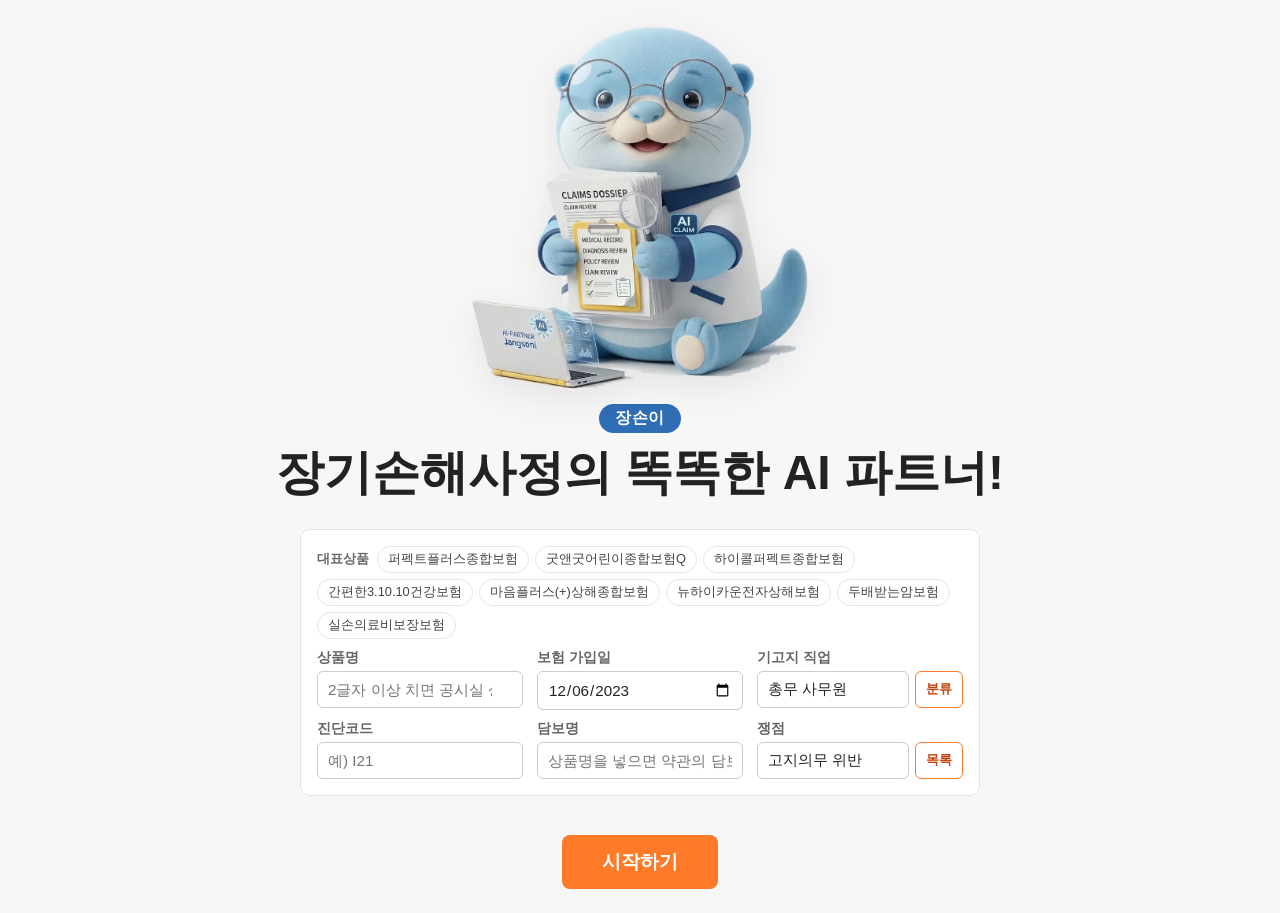
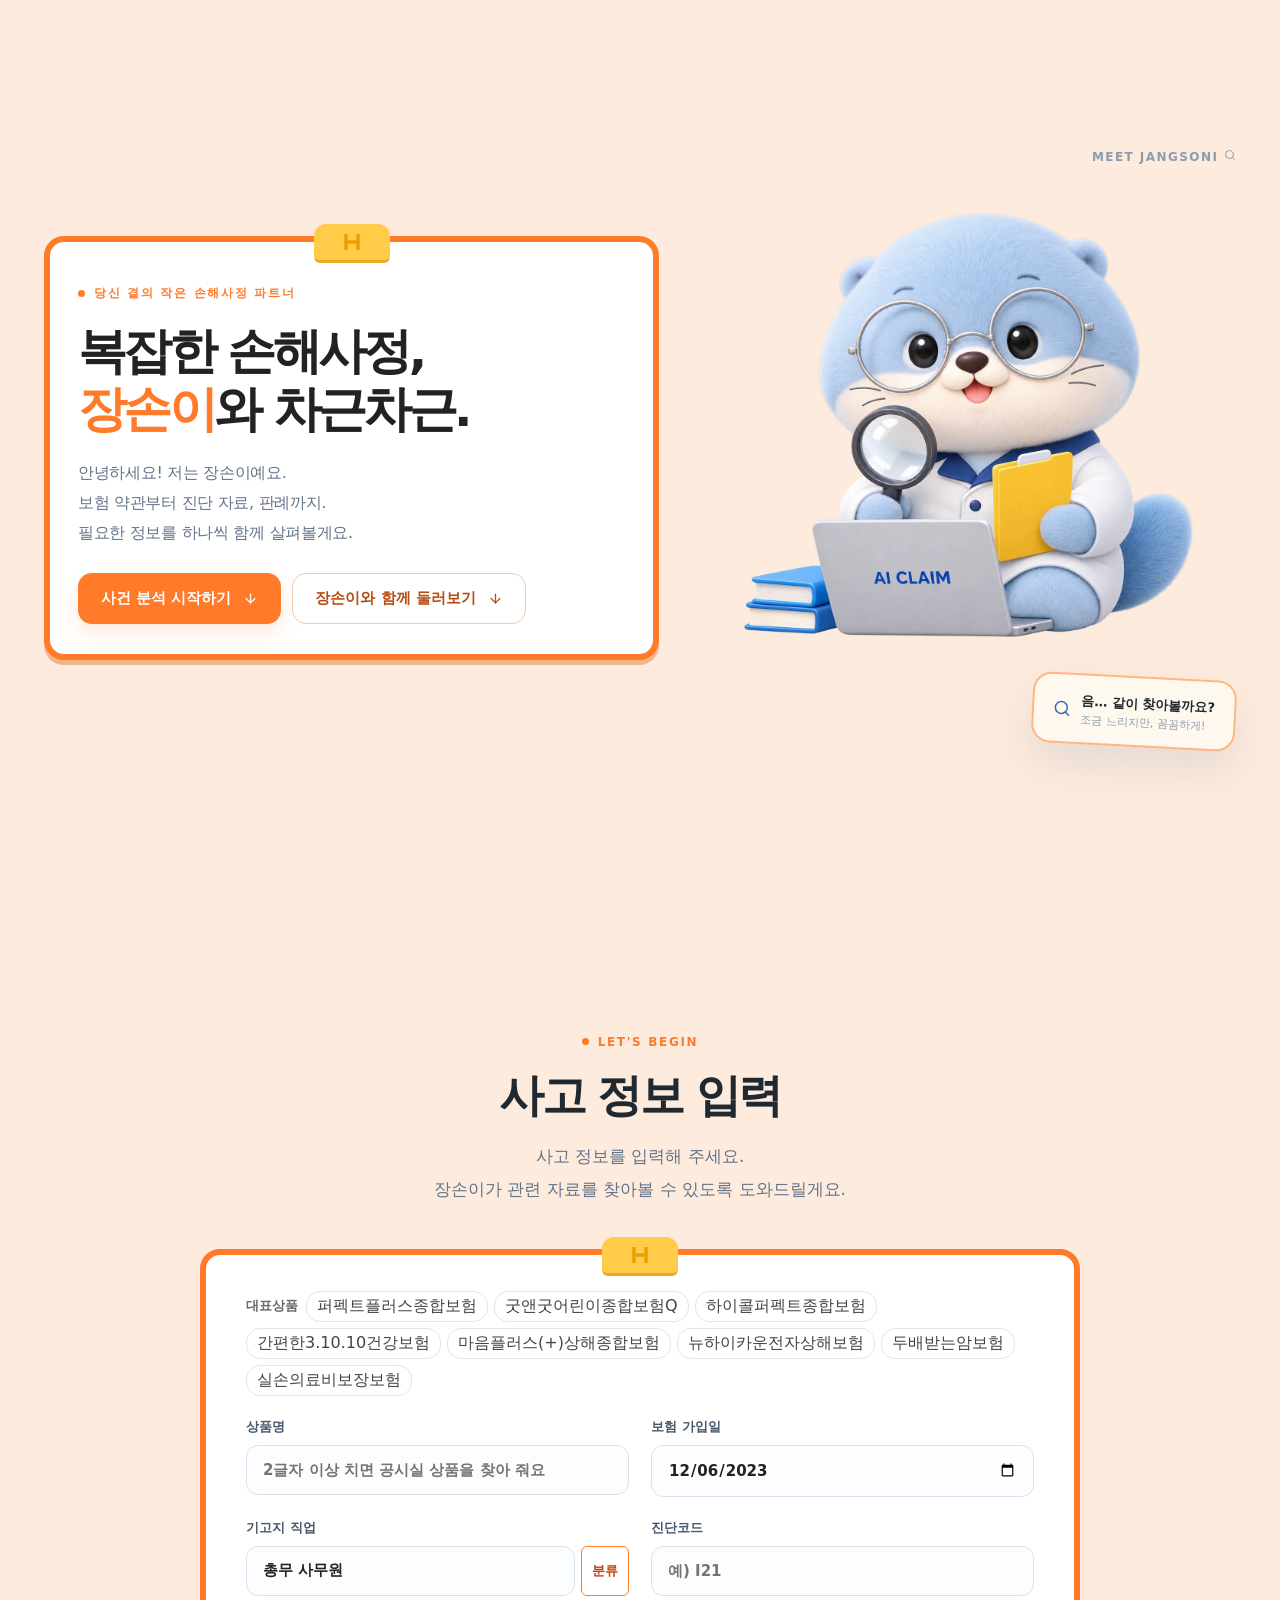
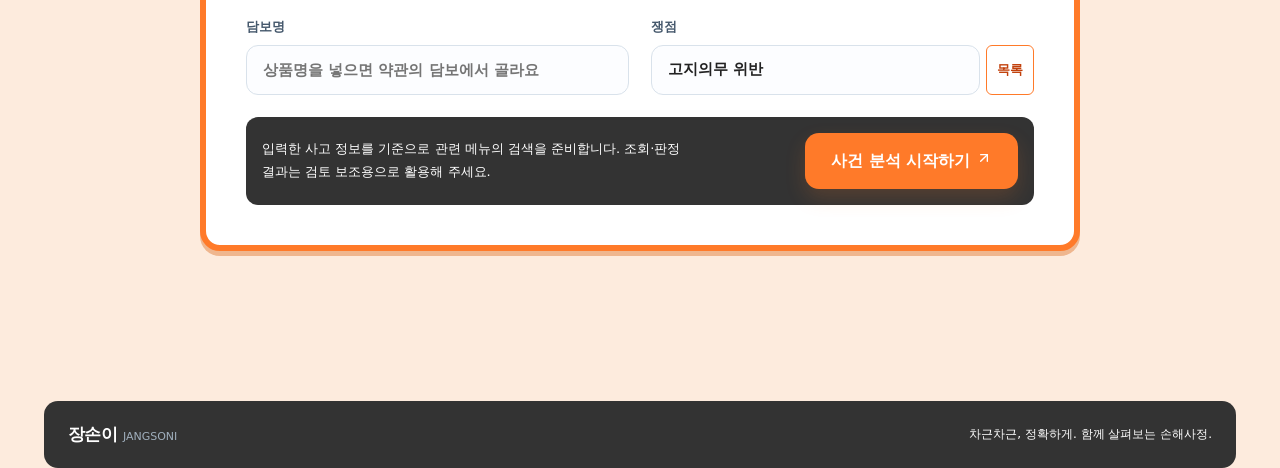
